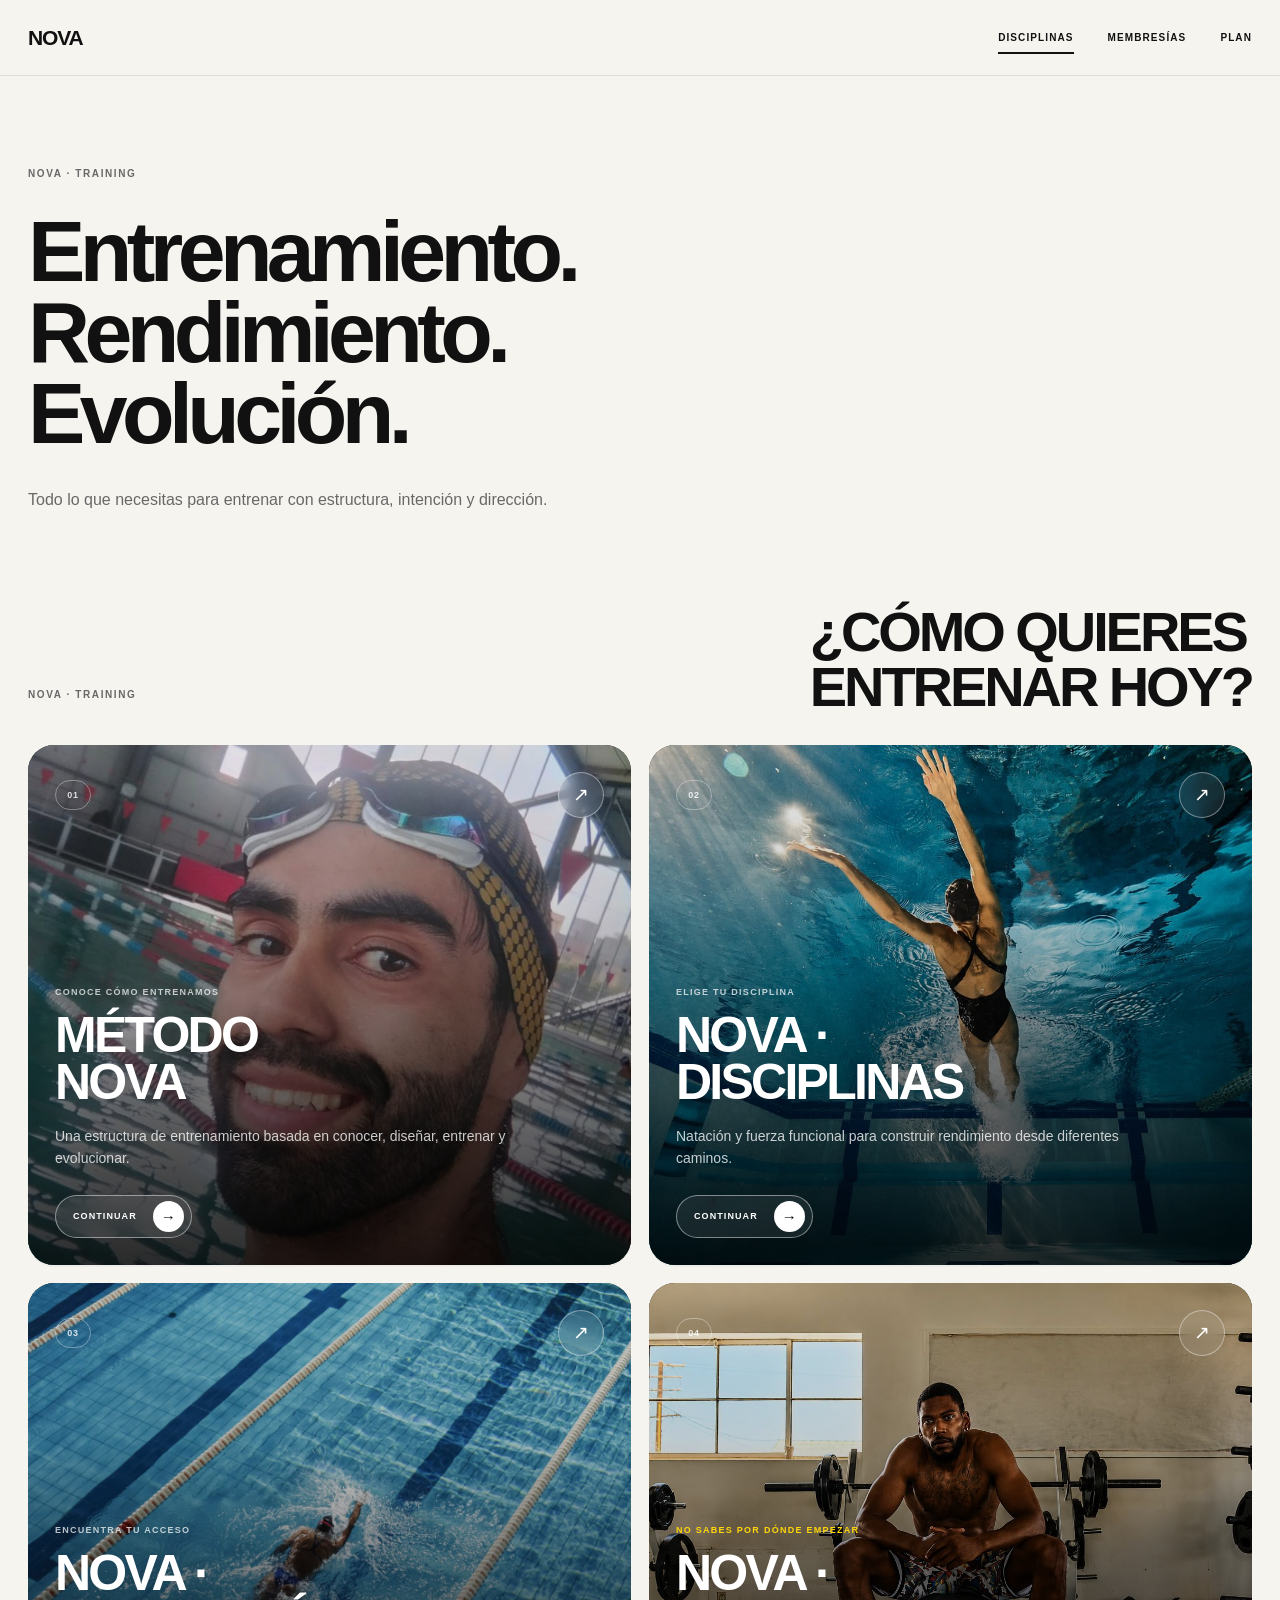
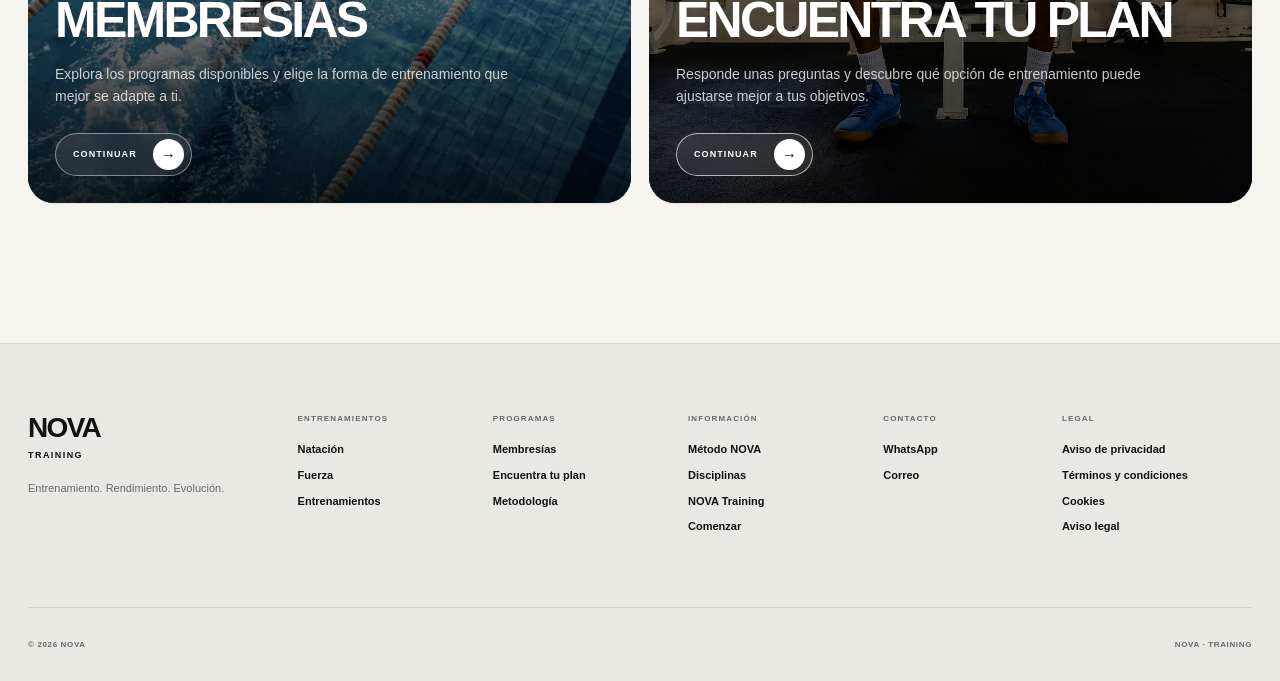
==== index.html @ f994403d "Add files via upload" ====
<!DOCTYPE html>
<html lang="es">

<head>

    <meta charset="UTF-8">

    <meta
        name="viewport"
        content="width=device-width, initial-scale=1.0"
    >

    <title>NOVA · Training</title>

    <link
        rel="stylesheet"
        href="css/index.css"
    >

</head>

<body>

    <!-- =====================================================
         NOVA · PAGE TRANSITION
    ====================================================== -->

    <div
        class="nova-page-transition"
        id="novaPageTransition"
        aria-hidden="true"
    >

        <div class="nova-page-transition-inner">

            <span class="nova-page-transition-brand">
                NOVA
            </span>

            <span class="nova-page-transition-line"></span>

            <span
                class="nova-page-transition-label"
                id="novaPageTransitionLabel"
            >
                CARGANDO
            </span>

        </div>

    </div>


    <!-- =====================================================
         NOVA · HEADER
    ====================================================== -->

    <header
        class="nova-top"
        id="top"
    >

        <div class="nova-top-inner">

            <a
                href="index.html"
                class="nova-brand"
                aria-label="NOVA · Inicio"
            >
                NOVA
            </a>

            <nav
                class="nova-desktop-nav"
                aria-label="Navegación principal"
            >

                <a
                    href="training.html"
                    class="nova-nav-link is-active"
                >
                    DISCIPLINAS
                </a>

                <a
                    href="programas.html"
                    class="nova-nav-link"
                >
                    MEMBRESÍAS
                </a>

                <a
                    href="#novaPlan"
                    class="nova-nav-link js-open-survey"
                >
                    PLAN
                </a>

            </nav>

            <button
                type="button"
                class="nova-menu-button"
                id="novaMenuButton"
                aria-label="Abrir menú"
                aria-expanded="false"
                aria-controls="novaMenu"
            >

                <span></span>
                <span></span>

            </button>

        </div>

    </header>


    <!-- =====================================================
         NOVA · MOBILE MENU
    ====================================================== -->

    <div
        class="nova-menu-overlay"
        id="novaMenuOverlay"
        aria-hidden="true"
    ></div>

    <aside
        class="nova-menu"
        id="novaMenu"
        aria-hidden="true"
    >

        <div class="nova-menu-inner">

            <div class="nova-menu-top">

                <span class="nova-menu-label">
                    NOVA
                </span>

                <button
                    type="button"
                    class="nova-menu-close"
                    id="novaMenuClose"
                    aria-label="Cerrar menú"
                >
                    ×
                </button>

            </div>

            <nav
                class="nova-menu-links"
                aria-label="Menú móvil"
            >

                <a
                    href="index.html"
                    class="nova-menu-link"
                >
                    <span>01</span>
                    <strong>NOVA</strong>
                </a>

                <a
                    href="training.html"
                    class="nova-menu-link nova-page-link is-active"
                    data-page-title="DISCIPLINAS"
                >
                    <span>02</span>
                    <strong>DISCIPLINAS</strong>
                </a>

                <a
                    href="#novaMemberships"
                    class="nova-menu-link js-open-memberships"
                >
                    <span>03</span>
                    <strong>MEMBRESÍAS</strong>
                </a>

                <a
                    href="#novaPlan"
                    class="nova-menu-link js-open-survey"
                >
                    <span>04</span>
                    <strong>PLAN</strong>
                </a>

            </nav>

        </div>

    </aside>


    <!-- =====================================================
         NOVA · MAIN
    ====================================================== -->

    <main
        class="nova-page nova-training-page"
        id="principalPage"
    >

        <div class="nova-container">


            <!-- =================================================
                 01 · NOVA TRAINING
            ================================================== -->

            <section
                class="nova-training-hero"
                aria-labelledby="trainingTitle"
            >

                <div class="nova-section-eyebrow">
                    NOVA · TRAINING
                </div>

                <h1
                    class="nova-training-title"
                    id="trainingTitle"
                >
                    Entrenamiento.<br>
                    Rendimiento.<br>
                    Evolución.
                </h1>

                <p class="nova-training-intro">
                    Todo lo que necesitas para entrenar con estructura,
                    intención y dirección.
                </p>

            </section>


            <!-- =================================================
                 02 · TRAINING NAVIGATION
            ================================================== -->

            <section
                class="nova-training-navigation"
                aria-labelledby="trainingNavigationTitle"
            >

                <div class="nova-training-navigation-header">

                    <div class="nova-section-eyebrow">
                        NOVA · TRAINING
                    </div>

                    <h2
                        class="nova-training-navigation-title"
                        id="trainingNavigationTitle"
                    >
                        ¿CÓMO QUIERES<br>
                        ENTRENAR HOY?
                    </h2>

                </div>


                <!-- =============================================
                     FOUR MAIN CARDS
                ============================================== -->

                <div class="nova-training-cards">


                    <!-- =========================================
                         CARD 01 · MÉTODO
                    ========================================== -->

                    <a
                        href="#novaMethod"
                        class="nova-training-card js-open-method"
                        data-page-title="MÉTODO NOVA"
                    >

                        <div
                            class="nova-training-card-image"
                            style="background-image: url('img/perfil1.jpeg');"
                        ></div>

                        <div class="nova-training-card-overlay"></div>

                        <div class="nova-training-card-top">

                            <span class="nova-training-card-number">
                                01
                            </span>

                            <span class="nova-training-card-arrow">
                                ↗
                            </span>

                        </div>

                        <div class="nova-training-card-content">

                            <span class="nova-training-card-label">
                                CONOCE CÓMO ENTRENAMOS
                            </span>

                            <h3>
                                MÉTODO<br>
                                NOVA
                            </h3>

                            <p>
                                Una estructura de entrenamiento basada
                                en conocer, diseñar, entrenar y evolucionar.
                            </p>

                            <span class="nova-training-card-button">
                                CONTINUAR
                                <span>→</span>
                            </span>

                        </div>

                    </a>


                    <!-- =========================================
                         CARD 02 · DISCIPLINAS
                    ========================================== -->

                    <a
                        href="training.html"
                        class="nova-training-card nova-page-link"
                        data-page-title="DISCIPLINAS"
                    >

                        <div
                            class="nova-training-card-image"
                            style="background-image: url('img/WhatsApp Image 4.jpeg');"
                        ></div>

                        <div class="nova-training-card-overlay"></div>

                        <div class="nova-training-card-top">

                            <span class="nova-training-card-number">
                                02
                            </span>

                            <span class="nova-training-card-arrow">
                                ↗
                            </span>

                        </div>

                        <div class="nova-training-card-content">

                            <span class="nova-training-card-label">
                                ELIGE TU DISCIPLINA
                            </span>

                            <h3>
                                NOVA ·<br>
                                DISCIPLINAS
                            </h3>

                            <p>
                                Natación y fuerza funcional para construir
                                rendimiento desde diferentes caminos.
                            </p>

                            <span class="nova-training-card-button">
                                CONTINUAR
                                <span>→</span>
                            </span>

                        </div>

                    </a>


                    <!-- =========================================
                         CARD 03 · MEMBRESÍAS
                    ========================================== -->

                    <a
                        href="#novaMemberships"
                        class="nova-training-card js-open-memberships"
                        data-page-title="MEMBRESÍAS"
                    >

                        <div
                            class="nova-training-card-image"
                            style="background-image: url('img/chaps.3.jpg');"
                        ></div>

                        <div class="nova-training-card-overlay"></div>

                        <div class="nova-training-card-top">

                            <span class="nova-training-card-number">
                                03
                            </span>

                            <span class="nova-training-card-arrow">
                                ↗
                            </span>

                        </div>

                        <div class="nova-training-card-content">

                            <span class="nova-training-card-label">
                                ENCUENTRA TU ACCESO
                            </span>

                            <h3>
                                NOVA ·<br>
                                MEMBRESÍAS
                            </h3>

                            <p>
                                Explora los programas disponibles y elige
                                la forma de entrenamiento que mejor se adapte
                                a ti.
                            </p>

                            <span class="nova-training-card-button">
                                CONTINUAR
                                <span>→</span>
                            </span>

                        </div>

                    </a>


                    <!-- =========================================
                         CARD 04 · ENCUENTRA TU PLAN
                    ========================================== -->

                    <a
                        href="#novaPlan"
                        class="nova-training-card nova-training-card-featured js-open-survey"
                        data-page-title="PLAN"
                    >

                        <div
                            class="nova-training-card-image"
                            style="background-image: url('img/WhatsApp Image 3.jpeg');"
                        ></div>

                        <div class="nova-training-card-overlay"></div>

                        <div class="nova-training-card-top">

                            <span class="nova-training-card-number">
                                04
                            </span>

                            <span class="nova-training-card-arrow">
                                ↗
                            </span>

                        </div>

                        <div class="nova-training-card-content">

                            <span class="nova-training-card-label">
                                NO SABES POR DÓNDE EMPEZAR
                            </span>

                            <h3>
                                NOVA ·<br>
                                ENCUENTRA TU PLAN
                            </h3>

                            <p>
                                Responde unas preguntas y descubre qué opción
                                de entrenamiento puede ajustarse mejor a tus
                                objetivos.
                            </p>

                            <span class="nova-training-card-button">
                                CONTINUAR
                                <span>→</span>
                            </span>

                        </div>

                    </a>


                </div>

            </section>


        </div>

    </main>


    <!-- =====================================================
         NOVA · FOOTER
    ====================================================== -->

    <footer class="nova-footer">

        <div class="nova-footer-inner">

            <div class="nova-footer-brand">

                <a
                    href="index.html#top"
                    class="nova-footer-logo"
                >
                    NOVA
                </a>

                <p>
                    TRAINING
                </p>

                <span>
                    Entrenamiento. Rendimiento. Evolución.
                </span>

            </div>


            <div class="nova-footer-column">

                <h3>
                    ENTRENAMIENTOS
                </h3>

                <a href="training.html">
                    Natación
                </a>

                <a href="training.html">
                    Fuerza
                </a>

                <a href="training.html">
                    Entrenamientos
                </a>

            </div>


            <div class="nova-footer-column">

                <h3>
                    PROGRAMAS
                </h3>

                <a
                    href="#novaMemberships"
                    class="js-open-memberships"
                >
                    Membresías
                </a>

                <a
                    href="#novaPlan"
                    class="js-open-survey"
                >
                    Encuentra tu plan
                </a>

                <a
                    href="#novaMethod"
                    class="js-open-method"
                >
                    Metodología
                </a>

            </div>


            <div class="nova-footer-column">

                <h3>
                    INFORMACIÓN
                </h3>

                <a
                    href="#novaMethod"
                    class="js-open-method"
                >
                    Método NOVA
                </a>

                <a href="training.html">
                    Disciplinas
                </a>

                <a href="training.html">
                    NOVA Training
                </a>

                <a
                    href="#novaPlan"
                    class="js-open-survey"
                >
                    Comenzar
                </a>

            </div>


            <div class="nova-footer-column">

                <h3>
                    CONTACTO
                </h3>

                <a
                    href="https://wa.me/525612584271"
                    target="_blank"
                    rel="noopener noreferrer"
                >
                    WhatsApp
                </a>

                <a href="mailto:hola@nova.training">
                    Correo
                </a>

            </div>


            <div class="nova-footer-column">

                <h3>
                    LEGAL
                </h3>

                <a href="privacidad.html">
                    Aviso de privacidad
                </a>

                <a href="terminos.html">
                    Términos y condiciones
                </a>

                <a href="cookies.html">
                    Cookies
                </a>

                <a href="aviso-legal.html">
                    Aviso legal
                </a>

            </div>

        </div>


        <div class="nova-footer-bottom">

            <span>
                © 2026 NOVA
            </span>

            <span>
                NOVA · TRAINING
            </span>

        </div>

    </footer>


    <!-- =====================================================
         NOVA · MODAL GLOBAL
    ====================================================== -->

    <div
        class="nova-modal"
        id="novaModal"
        aria-hidden="true"
    >

        <div
            class="nova-modal-backdrop"
            data-modal-close
        ></div>


        <div
            class="nova-modal-dialog"
            role="dialog"
            aria-modal="true"
            aria-labelledby="novaModalTitle"
        >

            <button
                type="button"
                class="nova-modal-close"
                id="novaModalClose"
                aria-label="Cerrar"
            >
                ×
            </button>


            <div
                class="nova-modal-content"
                id="novaModalContent"
            ></div>

        </div>

    </div>


    <!-- =====================================================
         NOVA · JAVASCRIPT
         MENÚ + TRANSICIONES + MODALES + ENCUESTA
    ====================================================== -->

    <script>

        document.addEventListener(
            "DOMContentLoaded",
            function () {


                /* =================================================
                   ELEMENTOS GENERALES
                ================================================== */

                const menuButton =
                    document.getElementById(
                        "novaMenuButton"
                    );

                const menu =
                    document.getElementById(
                        "novaMenu"
                    );

                const menuOverlay =
                    document.getElementById(
                        "novaMenuOverlay"
                    );

                const menuClose =
                    document.getElementById(
                        "novaMenuClose"
                    );


                const pageTransition =
                    document.getElementById(
                        "novaPageTransition"
                    );

                const pageTransitionLabel =
                    document.getElementById(
                        "novaPageTransitionLabel"
                    );


                const pageLinks =
                    document.querySelectorAll(
                        ".nova-page-link"
                    );


                const modal =
                    document.getElementById(
                        "novaModal"
                    );

                const modalContent =
                    document.getElementById(
                        "novaModalContent"
                    );

                const modalClose =
                    document.getElementById(
                        "novaModalClose"
                    );


                /* =================================================
                   MENÚ
                ================================================== */

                function openMenu() {

                    if (
                        !menu ||
                        !menuButton
                    ) {
                        return;
                    }


                    menu.classList.add(
                        "is-open"
                    );


                    if (menuOverlay) {

                        menuOverlay.classList.add(
                            "is-open"
                        );

                    }


                    menuButton.classList.add(
                        "is-open"
                    );


                    menuButton.setAttribute(
                        "aria-expanded",
                        "true"
                    );


                    menu.setAttribute(
                        "aria-hidden",
                        "false"
                    );


                    if (menuOverlay) {

                        menuOverlay.setAttribute(
                            "aria-hidden",
                            "false"
                        );

                    }


                    document.body.classList.add(
                        "nova-menu-open"
                    );

                }


                function closeMenu() {

                    if (
                        !menu ||
                        !menuButton
                    ) {
                        return;
                    }


                    menu.classList.remove(
                        "is-open"
                    );


                    if (menuOverlay) {

                        menuOverlay.classList.remove(
                            "is-open"
                        );

                    }


                    menuButton.classList.remove(
                        "is-open"
                    );


                    menuButton.setAttribute(
                        "aria-expanded",
                        "false"
                    );


                    menu.setAttribute(
                        "aria-hidden",
                        "true"
                    );


                    if (menuOverlay) {

                        menuOverlay.setAttribute(
                            "aria-hidden",
                            "true"
                        );

                    }


                    document.body.classList.remove(
                        "nova-menu-open"
                    );

                }


                if (menuButton) {

                    menuButton.addEventListener(
                        "click",
                        function () {

                            if (
                                menuButton.classList.contains(
                                    "is-open"
                                )
                            ) {

                                closeMenu();

                            } else {

                                openMenu();

                            }

                        }
                    );

                }


                if (menuClose) {

                    menuClose.addEventListener(
                        "click",
                        closeMenu
                    );

                }


                if (menuOverlay) {

                    menuOverlay.addEventListener(
                        "click",
                        closeMenu
                    );

                }


                /* =================================================
                   TRANSICIÓN DE PÁGINA
                ================================================== */

                function startPageTransition(
                    link
                ) {

                    if (!link) {
                        return;
                    }


                    const destination =
                        link.getAttribute(
                            "href"
                        );


                    if (
                        !destination ||
                        destination === "#" ||
                        destination.startsWith(
                            "javascript:"
                        )
                    ) {
                        return;
                    }


                    const title =
                        link.getAttribute(
                            "data-page-title"
                        ) || "NOVA";


                    if (pageTransitionLabel) {

                        pageTransitionLabel.textContent =
                            title;

                    }


                    document.body.classList.add(
                        "nova-page-changing"
                    );


                    if (pageTransition) {

                        pageTransition.classList.add(
                            "is-active"
                        );

                    }


                    window.setTimeout(
                        function () {

                            window.location.href =
                                destination;

                        },
                        650
                    );

                }


                pageLinks.forEach(
                    function (link) {

                        link.addEventListener(
                            "click",
                            function (event) {

                                if (
                                    event.ctrlKey ||
                                    event.metaKey ||
                                    event.shiftKey ||
                                    event.altKey ||
                                    event.button !== 0
                                ) {

                                    return;

                                }


                                event.preventDefault();


                                closeMenu();


                                startPageTransition(
                                    link
                                );

                            }
                        );

                    }
                );


                /* =================================================
                   MODAL
                ================================================== */

                function openModal(
                    html
                ) {

                    if (
                        !modal ||
                        !modalContent
                    ) {
                        return;
                    }


                    modalContent.innerHTML =
                        html;


                    modal.classList.add(
                        "is-open"
                    );


                    modal.setAttribute(
                        "aria-hidden",
                        "false"
                    );


                    document.body.classList.add(
                        "nova-modal-open"
                    );

                }


                function closeModal() {

                    if (!modal) {
                        return;
                    }


                    modal.classList.remove(
                        "is-open"
                    );


                    modal.setAttribute(
                        "aria-hidden",
                        "true"
                    );


                    document.body.classList.remove(
                        "nova-modal-open"
                    );

                }


                if (modalClose) {

                    modalClose.addEventListener(
                        "click",
                        closeModal
                    );

                }


                if (modal) {

                    modal.addEventListener(
                        "click",
                        function (event) {

                            if (
                                event.target.hasAttribute(
                                    "data-modal-close"
                                )
                            ) {

                                closeModal();

                            }

                        }
                    );

                }


                /* =================================================
                   MÉTODO NOVA
                ================================================== */

                const methodHTML = `

                    <div class="nova-modal-eyebrow">
                        NOVA · MÉTODO
                    </div>


                    <h2 id="novaModalTitle">
                        No improvisamos.<br>
                        Construimos.
                    </h2>


                    <div class="nova-modal-text">

                        <p>
                            La metodología NOVA parte de entender
                            dónde estás, qué quieres conseguir y qué
                            necesitas para avanzar.
                        </p>

                        <p>
                            A partir de ahí construimos una estructura
                            de entrenamiento que pueda evolucionar
                            contigo.
                        </p>

                    </div>


                    <div class="nova-modal-list">

                        <div class="nova-modal-list-item">

                            <span>01</span>

                            <strong>
                                CONOCEMOS
                            </strong>

                        </div>


                        <div class="nova-modal-list-item">

                            <span>02</span>

                            <strong>
                                DISEÑAMOS
                            </strong>

                        </div>


                        <div class="nova-modal-list-item">

                            <span>03</span>

                            <strong>
                                ENTRENAMOS
                            </strong>

                        </div>


                        <div class="nova-modal-list-item">

                            <span>04</span>

                            <strong>
                                EVOLUCIONAMOS
                            </strong>

                        </div>

                    </div>


                    <div class="nova-modal-text">

                        <p>
                            Cada etapa tiene un propósito: conocer tu
                            punto de partida, diseñar el trabajo,
                            ejecutarlo con intención y ajustar el proceso
                            conforme evolucionas.
                        </p>

                    </div>


                    <button
                        type="button"
                        class="nova-modal-action js-modal-go-training"
                    >
                        VER ENTRENAMIENTOS
                        <span aria-hidden="true">
                            →
                        </span>
                    </button>

                `;


                document
                    .querySelectorAll(
                        ".js-open-method"
                    )
                    .forEach(
                        function (link) {

                            link.addEventListener(
                                "click",
                                function (event) {

                                    event.preventDefault();

                                    closeMenu();

                                    openModal(
                                        methodHTML
                                    );

                                }
                            );

                        }
                    );


                document.addEventListener(
                    "click",
                    function (event) {

                        const button =
                            event.target.closest(
                                ".js-modal-go-training"
                            );


                        if (!button) {
                            return;
                        }


                        closeModal();


                        window.setTimeout(
                            function () {

                                startPageTransition(
                                    {
                                        getAttribute: function (
                                            attribute
                                        ) {

                                            if (
                                                attribute ===
                                                "href"
                                            ) {

                                                return "training.html";

                                            }


                                            if (
                                                attribute ===
                                                "data-page-title"
                                            ) {

                                                return "DISCIPLINAS";

                                            }


                                            return null;

                                        }
                                    }
                                );

                            },
                            250
                        );

                    }
                );


                /* =================================================
                   MEMBRESÍAS
                ================================================== */

                const NOVA_MEMBERSHIPS = [

                    {

                        number:
                            "01",

                        category:
                            "NATACIÓN",

                        title:
                            "BASE",

                        price:
                            "$999",

                        description:
                            "Construye una base sólida de técnica, resistencia y adaptación dentro del agua.",

                        details: [

                            "Técnica",
                            "Resistencia",
                            "Ritmos",
                            "Adaptación",
                            "Progresión",
                            "Seguimiento"

                        ]

                    },


                    {

                        number:
                            "02",

                        category:
                            "NATACIÓN",

                        title:
                            "RENDIMIENTO",

                        price:
                            "$1,499",

                        description:
                            "Entrena para mejorar técnica, ritmos, resistencia y capacidad de rendimiento en alberca y/o aguas abiertas.",

                        details: [

                            "Eficiencia técnica",
                            "Ritmo",
                            "Velocidad",
                            "Resistencia",
                            "Carga",
                            "Adaptación",
                            "Seguimiento"

                        ]

                    },


                    {

                        number:
                            "03",

                        category:
                            "FUERA DEL AGUA",

                        title:
                            "FUERZA",

                        price:
                            "$499",

                        description:
                            "Desarrolla capacidad física, acondicionamiento y fuerza para complementar tu entrenamiento.",

                        details: [

                            "Fuerza general",
                            "Progresión",
                            "Capacidad física",
                            "Control de carga",
                            "Complemento",
                            "Seguimiento"

                        ]

                    }

                ];


                function membershipsHTML() {

                    return `

                        <div class="nova-modal-eyebrow">
                            NOVA · MEMBRESÍAS
                        </div>


                        <h2 id="novaModalTitle">
                            Encuentra tu punto de partida.
                        </h2>


                        <div class="nova-modal-text">

                            <p>
                                Elige la estructura que mejor se adapte
                                a lo que quieres trabajar.
                            </p>

                        </div>


                        <div class="nova-modal-memberships">

                            ${NOVA_MEMBERSHIPS
                                .map(
                                    function (
                                        membership,
                                        index
                                    ) {

                                        return `

                                            <article
                                                class="nova-modal-membership"
                                            >

                                                <div class="nova-modal-membership-top">

                                                    <span>
                                                        ${membership.number}
                                                    </span>

                                                    <small>
                                                        ${membership.category}
                                                    </small>

                                                </div>


                                                <div class="nova-modal-membership-main">

                                                    <h3>
                                                        ${membership.title}
                                                    </h3>

                                                    <p>
                                                        ${membership.description}
                                                    </p>

                                                </div>


                                                <div class="nova-modal-membership-bottom">

                                                    <strong>
                                                        ${membership.price}
                                                    </strong>

                                                    <button
                                                        type="button"
                                                        class="nova-modal-membership-button"
                                                        data-membership-index="${index}"
                                                    >
                                                        CONOCER
                                                        <span>
                                                            →
                                                        </span>
                                                    </button>

                                                </div>

                                            </article>

                                        `;

                                    }
                                )
                                .join("")}

                        </div>


                        <button
                            type="button"
                            class="nova-modal-action js-open-survey"
                        >
                            NO SÉ QUÉ ELEGIR
                            <span aria-hidden="true">
                                →
                            </span>
                        </button>

                    `;

                }


                function openMemberships() {

                    closeMenu();

                    openModal(
                        membershipsHTML()
                    );

                }


                document
                    .querySelectorAll(
                        ".js-open-memberships"
                    )
                    .forEach(
                        function (link) {

                            link.addEventListener(
                                "click",
                                function (event) {

                                    event.preventDefault();

                                    openMemberships();

                                }
                            );

                        }
                    );


                document.addEventListener(
                    "click",
                    function (event) {

                        const membershipButton =
                            event.target.closest(
                                ".nova-modal-membership-button"
                            );


                        if (
                            membershipButton
                        ) {

                            const index =
                                Number(
                                    membershipButton.dataset
                                        .membershipIndex
                                );


                            const membership =
                                NOVA_MEMBERSHIPS[index];


                            if (membership) {

                                openMembershipDetail(
                                    membership
                                );

                            }


                            return;

                        }


                        const surveyButton =
                            event.target.closest(
                                ".js-open-survey"
                            );


                        if (
                            surveyButton &&
                            !surveyButton.classList.contains(
                                "nova-nav-link"
                            )
                        ) {

                            event.preventDefault();

                            openSurvey();

                        }

                    }
                );


                function openMembershipDetail(
                    membership
                ) {

                    const html = `

                        <div class="nova-modal-eyebrow">
                            NOVA · ${membership.category}
                        </div>


                        <h2 id="novaModalTitle">
                            ${membership.title}
                        </h2>


                        <div class="nova-modal-text">

                            <p>
                                ${membership.description}
                            </p>

                        </div>


                        <div class="nova-modal-list">

                            ${membership.details
                                .map(
                                    function (
                                        detail,
                                        index
                                    ) {

                                        return `

                                            <div class="nova-modal-list-item">

                                                <span>
                                                    ${String(
                                                        index + 1
                                                    ).padStart(
                                                        2,
                                                        "0"
                                                    )}
                                                </span>

                                                <strong>
                                                    ${detail}
                                                </strong>

                                            </div>

                                        `;

                                    }
                                )
                                .join("")}

                        </div>


                        <div class="nova-plan-investment">

                            <span>
                                INVERSIÓN
                            </span>

                            <strong>
                                ${membership.price}
                            </strong>

                        </div>


                        <a
                            href="https://wa.me/525612584271?text=${encodeURIComponent(
                                "Hola NOVA, quiero conocer el plan " +
                                membership.title +
                                " de " +
                                membership.price +
                                "."
                            )}"
                            target="_blank"
                            rel="noopener noreferrer"
                            class="nova-modal-action"
                        >
                            QUIERO ESTE PLAN
                            <span aria-hidden="true">
                                →
                            </span>
                        </a>

                    `;


                    openModal(
                        html
                    );

                }


                /* =================================================
                   ENCUESTA
                ================================================== */

                const surveyQuestions = [

                    {

                        eyebrow:
                            "01 · DISCIPLINA",

                        title:
                            "¿Qué quieres entrenar?",

                        options: [

                            "Natación",
                            "Aguas abiertas",
                            "Fuerza",
                            "No estoy seguro"

                        ]

                    },


                    {

                        eyebrow:
                            "02 · OBJETIVO",

                        title:
                            "¿Qué quieres mejorar?",

                        options: [

                            "Técnica",
                            "Resistencia",
                            "Velocidad",
                            "Fuerza",
                            "Prepararme para una competencia",
                            "Otro"

                        ]

                    },


                    {

                        eyebrow:
                            "03 · NIVEL",

                        title:
                            "¿Cuál es tu nivel?",

                        options: [

                            "Principiante",
                            "Intermedio",
                            "Avanzado",
                            "No estoy seguro"

                        ]

                    },


                    {

                        eyebrow:
                            "04 · EXPERIENCIA",

                        title:
                            "¿Cuánto tiempo llevas entrenando?",

                        options: [

                            "Menos de 6 meses",
                            "6 meses a 1 año",
                            "1 a 3 años",
                            "Más de 3 años"

                        ]

                    },


                    {

                        eyebrow:
                            "05 · DISPONIBILIDAD",

                        title:
                            "¿Cuánto tiempo tienes disponible por entrenamiento?",

                        options: [

                            "30–45 min",
                            "45–60 min",
                            "60–90 min",
                            "90+ min",
                            "Entreno cuando tengo disponibilidad"

                        ]

                    },


                    {

                        eyebrow:
                            "06 · DISTANCIA",

                        title:
                            "¿Cuál ha sido la distancia más larga que has nadado?",

                        options: [

                            "500 m",
                            "1K a 3K",
                            "3K a 5K",
                            "5K a 10K",
                            "Otro"

                        ]

                    },


                    {

                        eyebrow:
                            "07 · ENTRENAMIENTO",

                        title:
                            "¿Qué modalidad buscas?",

                        description:
                            "La modalidad presencial está sujeta a ubicación y disponibilidad. El entrenamiento online te permite seguir tu programa desde donde estés.",

                        options: [

                            "Online",
                            "Presencial",
                            "No estoy seguro"

                        ]

                    }

                ];


                function openSurvey() {

                    closeMenu();

                    let currentStep =
                        0;

                    const answers = {};


                    function renderQuestion() {

                        const question =
                            surveyQuestions[
                                currentStep
                            ];


                        const progress =
                            (
                                (
                                    currentStep + 1
                                ) /
                                surveyQuestions.length
                            ) *
                            100;


                        openModal(`

                            <div class="nova-survey">

                                <div class="nova-survey-top">

                                    <div class="nova-modal-eyebrow">
                                        NOVA · ENCUENTRA TU PLAN
                                    </div>

                                    <div class="nova-survey-progress-text">
                                        ${currentStep + 1}
                                        /
                                        ${surveyQuestions.length}
                                    </div>

                                </div>


                                <div class="nova-survey-progress">

                                    <span
                                        style="width:${progress}%"
                                    ></span>

                                </div>


                                <div class="nova-survey-question">

                                    <p class="nova-survey-eyebrow">
                                        ${question.eyebrow}
                                    </p>


                                    <h2 id="novaModalTitle">
                                        ${question.title}
                                    </h2>


                                    ${
                                        question.description
                                            ? `
                                                <p class="nova-modal-text">
                                                    ${question.description}
                                                </p>
                                            `
                                            : ""
                                    }


                                    <div class="nova-survey-options">

                                        ${question.options
                                            .map(
                                                function (
                                                    option
                                                ) {

                                                    return `

                                                        <button
                                                            type="button"
                                                            class="nova-survey-option"
                                                            data-survey-value="${option}"
                                                        >

                                                            <span>
                                                                ${option}
                                                            </span>

                                                            <span
                                                                aria-hidden="true"
                                                            >
                                                                →
                                                            </span>

                                                        </button>

                                                    `;

                                                }
                                            )
                                            .join("")}

                                    </div>

                                </div>

                            </div>

                        `);


                        modalContent
                            .querySelectorAll(
                                ".nova-survey-option"
                            )
                            .forEach(
                                function (
                                    optionButton
                                ) {

                                    optionButton.addEventListener(
                                        "click",
                                        function () {

                                            answers[
                                                currentStep
                                            ] =
                                                optionButton.dataset
                                                    .surveyValue;


                                            currentStep++;


                                            if (
                                                currentStep <
                                                surveyQuestions.length
                                            ) {

                                                renderQuestion();

                                            } else {

                                                renderSurveyResult();

                                            }

                                        }
                                    );

                                }
                            );

                    }


                    function renderSurveyResult() {

                        let suggestedPlan =
                            "BASE";


                        const discipline =
                            answers[0];

                        const goal =
                            answers[1];


                        if (
                            discipline ===
                            "Fuerza"
                        ) {

                            suggestedPlan =
                                "FUERZA";

                        } else if (
                            discipline ===
                            "Aguas abiertas"
                        ) {

                            suggestedPlan =
                                "RENDIMIENTO";

                        } else if (
                            goal ===
                            "Velocidad"
                        ) {

                            suggestedPlan =
                                "RENDIMIENTO";

                        } else {

                            suggestedPlan =
                                "BASE";

                        }


                        const plan =
                            NOVA_MEMBERSHIPS.find(
                                function (
                                    membership
                                ) {

                                    return (
                                        membership.title ===
                                        suggestedPlan
                                    );

                                }
                            );


                        if (!plan) {
                            return;
                        }


                        openModal(`

                            <div class="nova-survey-result">

                                <div class="nova-modal-eyebrow">
                                    NOVA · PUNTO DE PARTIDA
                                </div>


                                <h2 id="novaModalTitle">
                                    Tenemos una idea para ti.
                                </h2>


                                <div class="nova-modal-text">

                                    <p>
                                        De acuerdo con tus respuestas,
                                        puedes comenzar explorando:
                                    </p>

                                </div>


                                <div class="nova-survey-result-plan">

                                    <span>
                                        ${plan.category}
                                    </span>

                                    <strong>
                                        ${plan.title}
                                    </strong>

                                    <b>
                                        ${plan.price}
                                    </b>

                                </div>


                                <div class="nova-modal-text">

                                    <p>
                                        Puedes conocer el plan y después
                                        continuar directamente con NOVA
                                        si quieres comenzar.
                                    </p>

                                </div>


                                <div class="nova-survey-result-actions">

                                    <button
                                        type="button"
                                        class="nova-modal-action"
                                        id="surveyPlanButton"
                                    >
                                        CONOCER PLAN
                                        <span aria-hidden="true">
                                            →
                                        </span>
                                    </button>


                                    <button
                                        type="button"
                                        class="nova-survey-restart"
                                        id="surveyRestartButton"
                                    >
                                        VOLVER A HACER LA ENCUESTA
                                    </button>

                                </div>

                            </div>

                        `);


                        const surveyPlanButton =
                            document.getElementById(
                                "surveyPlanButton"
                            );


                        const surveyRestartButton =
                            document.getElementById(
                                "surveyRestartButton"
                            );


                        if (surveyPlanButton) {

                            surveyPlanButton.addEventListener(
                                "click",
                                function () {

                                    openMembershipDetail(
                                        plan
                                    );

                                }
                            );

                        }


                        if (surveyRestartButton) {

                            surveyRestartButton.addEventListener(
                                "click",
                                function () {

                                    currentStep =
                                        0;

                                    renderQuestion();

                                }
                            );

                        }

                    }


                    renderQuestion();

                }


                /* =================================================
                   ESC
                ================================================== */

                document.addEventListener(
                    "keydown",
                    function (event) {

                        if (
                            event.key === "Escape"
                        ) {

                            if (
                                modal &&
                                modal.classList.contains(
                                    "is-open"
                                )
                            ) {

                                closeModal();

                                return;

                            }


                            if (
                                menu &&
                                menu.classList.contains(
                                    "is-open"
                                )
                            ) {

                                closeMenu();

                            }

                        }

                    }
                );


                /* =================================================
                   RESIZE
                ================================================== */

                window.addEventListener(
                    "resize",
                    function () {

                        if (
                            window.innerWidth > 900 &&
                            menu &&
                            menu.classList.contains(
                                "is-open"
                            )
                        ) {

                            closeMenu();

                        }

                    }
                );


                /* =================================================
                   PAGE SHOW
                ================================================== */

                window.addEventListener(
                    "pageshow",
                    function () {

                        if (pageTransition) {

                            pageTransition.classList.remove(
                                "is-active"
                            );

                        }


                        document.body.classList.remove(
                            "nova-page-changing"
                        );

                    }
                );


            }
        );

    </script>

</body>

</html>
---- css/index.css ----
/* =========================================================
   NOVA · TRAINING
   css/index.css
   ========================================================= */


/* =========================================================
   01 · VARIABLES
   ========================================================= */

:root {

    --nova-bg: #f5f4ef;
    --nova-bg-alt: #e9e8e2;

    --nova-white: #ffffff;

    --nova-black: #111111;
    --nova-black-soft: #1b1b1b;

    --nova-yellow: #ffd60a;

    --nova-gray: #686868;
    --nova-gray-light: #969696;

    --nova-border: rgba(17, 17, 17, 0.10);
    --nova-border-strong: rgba(17, 17, 17, 0.16);

    --nova-max-width: 1309px;
    --nova-page-padding: 28px;

    --nova-header-height: 76px;

    --nova-radius-xl: 26px;
    --nova-radius-lg: 20px;
    --nova-radius-md: 14px;
    --nova-radius-sm: 10px;

    --nova-ease: cubic-bezier(.22, 1, .36, 1);

}


/* =========================================================
   02 · RESET
   ========================================================= */

*,
*::before,
*::after {

    box-sizing: border-box;

}


html {

    scroll-behavior: smooth;

}


body {

    margin: 0;

    padding: 0;

    background: var(--nova-bg);

    color: var(--nova-black);

    font-family:
        -apple-system,
        BlinkMacSystemFont,
        "SF Pro Display",
        "SF Pro Text",
        "Helvetica Neue",
        Arial,
        sans-serif;

    -webkit-font-smoothing: antialiased;

    text-rendering: optimizeLegibility;

}


body.nova-menu-open,
body.nova-modal-open {

    overflow: hidden;

}


a {

    color: inherit;

    text-decoration: none;

}


button,
input,
textarea,
select {

    font: inherit;

}


button {

    border: 0;

    cursor: pointer;

}


img {

    display: block;

    max-width: 100%;

}


::selection {

    background: var(--nova-yellow);

    color: var(--nova-black);

}


/* =========================================================
   03 · GLOBAL CONTAINER
   ========================================================= */

.nova-container {

    width: min(
        var(--nova-max-width),
        calc(100% - (var(--nova-page-padding) * 2))
    );

    margin-inline: auto;

}


.nova-page {

    width: 100%;

}


.nova-section-eyebrow {

    display: inline-flex;

    align-items: center;

    min-height: 24px;

    color: var(--nova-gray);

    font-size: 10px;

    font-weight: 800;

    line-height: 1;

    letter-spacing: .16em;

    text-transform: uppercase;

}


/* =========================================================
   04 · PAGE TRANSITION
   ========================================================= */

.nova-page-transition {

    position: fixed;

    inset: 0;

    z-index: 9999;

    display: flex;

    align-items: center;

    justify-content: center;

    background: var(--nova-black);

    color: var(--nova-white);

    opacity: 0;

    visibility: hidden;

    pointer-events: none;

    transition:
        opacity .45s var(--nova-ease),
        visibility .45s var(--nova-ease);

}


.nova-page-transition.is-active {

    opacity: 1;

    visibility: visible;

    pointer-events: auto;

}


.nova-page-transition-inner {

    display: flex;

    flex-direction: column;

    align-items: center;

    gap: 18px;

}


.nova-page-transition-brand {

    font-size: 24px;

    font-weight: 800;

    letter-spacing: -.04em;

}


.nova-page-transition-line {

    width: 90px;

    height: 1px;

    background: rgba(255,255,255,.45);

    transform-origin: center;

}


.nova-page-transition-label {

    color: rgba(255,255,255,.65);

    font-size: 9px;

    font-weight: 800;

    letter-spacing: .18em;

}


/* =========================================================
   05 · HEADER
   ========================================================= */

.nova-top {

    position: fixed;

    top: 0;

    left: 0;

    z-index: 5000;

    width: 100%;

    height: var(--nova-header-height);

    background: rgba(245, 244, 239, .96);

    border-bottom: 1px solid var(--nova-border);

    backdrop-filter: blur(18px);

    -webkit-backdrop-filter: blur(18px);

}


.nova-top-inner {

    width: min(
        var(--nova-max-width),
        calc(100% - (var(--nova-page-padding) * 2))
    );

    height: 100%;

    margin-inline: auto;

    display: flex;

    align-items: center;

    justify-content: space-between;

}


.nova-brand {

    display: inline-flex;

    align-items: center;

    font-size: 21px;

    font-weight: 850;

    line-height: 1;

    letter-spacing: -.055em;

}


.nova-desktop-nav {

    display: flex;

    align-items: center;

    gap: 34px;

}


.nova-nav-link {

    position: relative;

    display: inline-flex;

    align-items: center;

    height: 40px;

    color: var(--nova-black);

    font-size: 10px;

    font-weight: 800;

    letter-spacing: .11em;

    transition:
        opacity .25s ease,
        color .25s ease;

}


.nova-nav-link::after {

    content: "";

    position: absolute;

    left: 0;

    right: 0;

    bottom: 4px;

    height: 2px;

    background: var(--nova-black);

    transform: scaleX(0);

    transform-origin: right;

    transition: transform .35s var(--nova-ease);

}


.nova-nav-link:hover::after,
.nova-nav-link.is-active::after {

    transform: scaleX(1);

    transform-origin: left;

}


.nova-nav-link:hover {

    opacity: .65;

}


/* =========================================================
   06 · MENU BUTTON
   ========================================================= */

.nova-menu-button {

    position: relative;

    display: none;

    width: 44px;

    height: 44px;

    padding: 0;

    border-radius: 50%;

    background: var(--nova-black);

}


.nova-menu-button span {

    position: absolute;

    left: 50%;

    top: 50%;

    width: 15px;

    height: 1.5px;

    background: var(--nova-white);

    transform-origin: center;

    transition:
        transform .35s var(--nova-ease),
        opacity .25s ease;

}


.nova-menu-button span:first-child {

    transform: translate(-50%, -4px);

}


.nova-menu-button span:last-child {

    transform: translate(-50%, 4px);

}


.nova-menu-button.is-open span:first-child {

    transform: translate(-50%, 0) rotate(45deg);

}


.nova-menu-button.is-open span:last-child {

    transform: translate(-50%, 0) rotate(-45deg);

}


/* =========================================================
   07 · MOBILE MENU
   ========================================================= */

.nova-menu-overlay {

    position: fixed;

    inset: 0;

    z-index: 4998;

    background: rgba(17,17,17,.30);

    opacity: 0;

    visibility: hidden;

    pointer-events: none;

    transition:
        opacity .4s var(--nova-ease),
        visibility .4s var(--nova-ease);

}


.nova-menu-overlay.is-open {

    opacity: 1;

    visibility: visible;

    pointer-events: auto;

}


.nova-menu {

    position: fixed;

    top: 0;

    right: 0;

    z-index: 4999;

    width: min(430px, 92vw);

    height: 100dvh;

    background: var(--nova-bg);

    border-left: 1px solid var(--nova-border);

    transform: translateX(105%);

    transition: transform .55s var(--nova-ease);

    overflow-y: auto;

}


.nova-menu.is-open {

    transform: translateX(0);

}


.nova-menu-inner {

    min-height: 100%;

    padding: 22px 22px 30px;

    display: flex;

    flex-direction: column;

}


.nova-menu-top {

    display: flex;

    align-items: center;

    justify-content: space-between;

    padding-bottom: 28px;

    border-bottom: 1px solid var(--nova-border);

}


.nova-menu-label {

    font-size: 11px;

    font-weight: 850;

    letter-spacing: .12em;

}


.nova-menu-close {

    width: 40px;

    height: 40px;

    display: grid;

    place-items: center;

    border-radius: 50%;

    background: var(--nova-black);

    color: var(--nova-white);

    font-size: 24px;

    font-weight: 300;

    line-height: 1;

}


.nova-menu-links {

    display: flex;

    flex-direction: column;

    padding-top: 12px;

}


.nova-menu-link {

    min-height: 84px;

    display: grid;

    grid-template-columns: 38px 1fr auto;

    align-items: center;

    gap: 12px;

    border-bottom: 1px solid var(--nova-border);

    transition:
        padding .35s var(--nova-ease),
        background .25s ease;

}


.nova-menu-link span {

    color: var(--nova-gray);

    font-size: 9px;

    font-weight: 800;

    letter-spacing: .08em;

}


.nova-menu-link strong {

    font-size: 17px;

    font-weight: 800;

    letter-spacing: -.025em;

}


.nova-menu-link::after {

    content: "→";

    font-size: 17px;

    transition: transform .3s var(--nova-ease);

}


.nova-menu-link:hover {

    padding-left: 8px;

}


.nova-menu-link:hover::after {

    transform: translateX(5px);

}


.nova-menu-link.is-active strong {

    font-weight: 900;

}


/* =========================================================
   08 · TRAINING PAGE
   ========================================================= */

.nova-training-page {

    padding-top: var(--nova-header-height);

}


.nova-training-hero {

    padding-top: 86px;

    padding-bottom: 92px;

}


.nova-training-hero .nova-section-eyebrow {

    margin-bottom: 25px;

}


.nova-training-title {

    max-width: 920px;

    margin: 0;

    font-size: clamp(52px, 7vw, 86px);

    font-weight: 850;

    line-height: .94;

    letter-spacing: -.065em;

}


.nova-training-intro {

    max-width: 540px;

    margin: 34px 0 0;

    color: var(--nova-gray);

    font-size: 16px;

    font-weight: 500;

    line-height: 1.6;

}


/* =========================================================
   09 · TRAINING NAVIGATION
   ========================================================= */

.nova-training-navigation {

    padding-bottom: 120px;

}


.nova-training-navigation-header {

    display: flex;

    align-items: flex-end;

    justify-content: space-between;

    gap: 40px;

    margin-bottom: 30px;

}


.nova-training-navigation-header .nova-section-eyebrow {

    margin-bottom: 8px;

}


.nova-training-navigation-title {

    margin: 0;

    max-width: 600px;

    font-size: clamp(34px, 4.4vw, 56px);

    font-weight: 850;

    line-height: .98;

    letter-spacing: -.055em;

}


/* =========================================================
   10 · TRAINING CARDS
   ========================================================= */

.nova-training-cards {

    display: grid;

    grid-template-columns: repeat(2, minmax(0, 1fr));

    gap: 18px;

}


.nova-training-card {

    position: relative;

    isolation: isolate;

    min-height: 520px;

    overflow: hidden;

    display: flex;

    flex-direction: column;

    justify-content: space-between;

    padding: 27px;

    border-radius: var(--nova-radius-xl);

    background: var(--nova-black);

    color: var(--nova-white);

    box-shadow:
        0 2px 0 rgba(0,0,0,.03);

    transition:
        transform .45s var(--nova-ease),
        box-shadow .45s var(--nova-ease);

}


.nova-training-card:hover {

    transform: translateY(-4px);

    box-shadow:
        0 18px 45px rgba(0,0,0,.13);

}


/* =========================================================
   11 · TRAINING CARD IMAGE
   ========================================================= */

.nova-training-card-image {

    position: absolute;

    inset: 0;

    z-index: -3;

    background-size: cover;

    background-position: center;

    background-repeat: no-repeat;

    transform: scale(1);

    transition:
        transform .8s var(--nova-ease);

}


.nova-training-card:hover .nova-training-card-image {

    transform: scale(1.045);

}


.nova-training-card-overlay {

    position: absolute;

    inset: 0;

    z-index: -2;

    background:
        linear-gradient(
            180deg,
            rgba(0,0,0,.10) 0%,
            rgba(0,0,0,.18) 30%,
            rgba(0,0,0,.54) 66%,
            rgba(0,0,0,.82) 100%
        );

}


.nova-training-card-top {

    position: relative;

    z-index: 2;

    display: flex;

    align-items: center;

    justify-content: space-between;

}


.nova-training-card-number {

    display: inline-flex;

    align-items: center;

    justify-content: center;

    min-width: 36px;

    height: 30px;

    padding: 0 9px;

    border: 1px solid rgba(255,255,255,.35);

    border-radius: 999px;

    color: rgba(255,255,255,.82);

    font-size: 9px;

    font-weight: 800;

    letter-spacing: .08em;

}


.nova-training-card-arrow {

    width: 46px;

    height: 46px;

    display: grid;

    place-items: center;

    border: 1px solid rgba(255,255,255,.40);

    border-radius: 50%;

    background: rgba(255,255,255,.08);

    color: var(--nova-white);

    font-size: 19px;

    line-height: 1;

    backdrop-filter: blur(8px);

    -webkit-backdrop-filter: blur(8px);

    transition:
        background .35s var(--nova-ease),
        color .35s var(--nova-ease),
        border-color .35s var(--nova-ease),
        transform .35s var(--nova-ease);

}


.nova-training-card:hover .nova-training-card-arrow {

    background: var(--nova-yellow);

    border-color: var(--nova-yellow);

    color: var(--nova-black);

    transform: translate(2px, -2px);

}


/* =========================================================
   12 · TRAINING CARD CONTENT
   ========================================================= */

.nova-training-card-content {

    position: relative;

    z-index: 2;

    max-width: 600px;

    padding-top: 80px;

}


.nova-training-card-label {

    display: block;

    margin-bottom: 14px;

    color: rgba(255,255,255,.72);

    font-size: 9px;

    font-weight: 800;

    line-height: 1.25;

    letter-spacing: .14em;

}


.nova-training-card h3 {

    margin: 0;

    font-size: clamp(30px, 4vw, 50px);

    font-weight: 850;

    line-height: .94;

    letter-spacing: -.055em;

}


.nova-training-card p {

    max-width: 490px;

    margin: 20px 0 0;

    color: rgba(255,255,255,.78);

    font-size: 14px;

    font-weight: 500;

    line-height: 1.55;

}


/* =========================================================
   13 · TRAINING CARD BUTTON
   ========================================================= */

.nova-training-card-button {

    width: fit-content;

    min-height: 43px;

    margin-top: 25px;

    padding: 0 7px 0 17px;

    display: inline-flex;

    align-items: center;

    justify-content: space-between;

    gap: 16px;

    border: 1px solid rgba(255,255,255,.45);

    border-radius: 999px;

    background: rgba(255,255,255,.08);

    color: var(--nova-white);

    font-size: 9px;

    font-weight: 850;

    line-height: 1;

    letter-spacing: .12em;

    backdrop-filter: blur(10px);

    -webkit-backdrop-filter: blur(10px);

    transition:
        background .35s var(--nova-ease),
        color .35s var(--nova-ease),
        border-color .35s var(--nova-ease),
        gap .35s var(--nova-ease);

}


.nova-training-card-button > span {

    width: 31px;

    height: 31px;

    display: grid;

    place-items: center;

    border-radius: 50%;

    background: var(--nova-white);

    color: var(--nova-black);

    font-size: 15px;

    font-weight: 500;

    letter-spacing: 0;

    transition:
        transform .35s var(--nova-ease),
        background .35s var(--nova-ease);

}


.nova-training-card:hover .nova-training-card-button {

    background: var(--nova-yellow);

    border-color: var(--nova-yellow);

    color: var(--nova-black);

    gap: 19px;

}


.nova-training-card:hover .nova-training-card-button > span {

    background: var(--nova-black);

    color: var(--nova-white);

    transform: translateX(1px);

}


/* =========================================================
   14 · FEATURED CARD
   ========================================================= */

.nova-training-card-featured {

    background: var(--nova-black);

}


.nova-training-card-featured .nova-training-card-label {

    color: var(--nova-yellow);

}


.nova-training-card-featured .nova-training-card-button {

    border-color: rgba(255,255,255,.65);

}


/* =========================================================
   15 · LEGACY TRAINING BLOCKS
   ========================================================= */

.nova-training {

    width: 100%;

}


.nova-training-grid {

    display: grid;

    grid-template-columns: repeat(2, minmax(0, 1fr));

    gap: 18px;

}


.nova-training-item {

    position: relative;

    overflow: hidden;

    min-height: 420px;

    padding: 28px;

    border-radius: var(--nova-radius-xl);

    background: var(--nova-black);

    color: var(--nova-white);

}


.nova-training-image {

    position: absolute;

    inset: 0;

    background-size: cover;

    background-position: center;

}


.nova-training-overlay {

    position: absolute;

    inset: 0;

    background:
        linear-gradient(
            180deg,
            rgba(0,0,0,.08),
            rgba(0,0,0,.78)
        );

}


.nova-training-content {

    position: relative;

    z-index: 2;

}


/* =========================================================
   16 · PLANS / MEMBERSHIPS
   ========================================================= */

.nova-memberships {

    width: 100%;

}


.nova-plan-item {

    display: grid;

    grid-template-columns:
        70px
        minmax(0, 1fr)
        auto
        150px;

    align-items: center;

    gap: 22px;

    min-height: 106px;

    padding: 18px 0;

    border-top: 1px solid var(--nova-border);

}


.nova-plan-item:last-child {

    border-bottom: 1px solid var(--nova-border);

}


.nova-plan-number {

    color: var(--nova-gray);

    font-size: 10px;

    font-weight: 800;

}


.nova-plan-category {

    display: block;

    margin-bottom: 5px;

    color: var(--nova-gray);

    font-size: 9px;

    font-weight: 800;

    letter-spacing: .12em;

}


.nova-plan-title {

    margin: 0;

    font-size: 22px;

    font-weight: 800;

    letter-spacing: -.035em;

}


.nova-plan-price {

    font-size: 18px;

    font-weight: 800;

    letter-spacing: -.03em;

}


.nova-plan-button {

    min-height: 44px;

    padding: 0 8px 0 16px;

    display: inline-flex;

    align-items: center;

    justify-content: space-between;

    gap: 14px;

    border: 1px solid var(--nova-black);

    border-radius: 999px;

    background: var(--nova-black);

    color: var(--nova-white);

    font-size: 9px;

    font-weight: 850;

    letter-spacing: .10em;

    transition:
        background .3s var(--nova-ease),
        color .3s var(--nova-ease),
        transform .3s var(--nova-ease);

}


.nova-plan-button span {

    width: 30px;

    height: 30px;

    display: grid;

    place-items: center;

    border-radius: 50%;

    background: var(--nova-white);

    color: var(--nova-black);

    font-size: 14px;

}


.nova-plan-button:hover {

    background: var(--nova-yellow);

    border-color: var(--nova-yellow);

    color: var(--nova-black);

    transform: translateY(-2px);

}


/* =========================================================
   17 · MODAL
   ========================================================= */

.nova-modal {

    position: fixed;

    inset: 0;

    z-index: 8000;

    display: flex;

    align-items: center;

    justify-content: center;

    padding: 24px;

    opacity: 0;

    visibility: hidden;

    pointer-events: none;

    transition:
        opacity .35s ease,
        visibility .35s ease;

}


.nova-modal.is-open {

    opacity: 1;

    visibility: visible;

    pointer-events: auto;

}


.nova-modal-backdrop {

    position: absolute;

    inset: 0;

    background: rgba(17,17,17,.40);

    backdrop-filter: blur(6px);

    -webkit-backdrop-filter: blur(6px);

}


.nova-modal-dialog {

    position: relative;

    z-index: 2;

    width: min(720px, 100%);

    max-height: min(850px, calc(100dvh - 48px));

    overflow-y: auto;

    padding: 46px;

    border: 1px solid rgba(17,17,17,.08);

    border-radius: var(--nova-radius-xl);

    background: var(--nova-bg);

    box-shadow:
        0 30px 90px rgba(0,0,0,.20);

    transform: translateY(18px) scale(.98);

    transition:
        transform .45s var(--nova-ease);

}


.nova-modal.is-open .nova-modal-dialog {

    transform: translateY(0) scale(1);

}


.nova-modal-close {

    position: absolute;

    top: 18px;

    right: 18px;

    width: 40px;

    height: 40px;

    display: grid;

    place-items: center;

    border-radius: 50%;

    background: var(--nova-black);

    color: var(--nova-white);

    font-size: 23px;

    font-weight: 300;

    line-height: 1;

    transition:
        transform .35s var(--nova-ease),
        background .25s ease;

}


.nova-modal-close:hover {

    transform: rotate(90deg);

    background: var(--nova-yellow);

    color: var(--nova-black);

}


.nova-modal-content {

    width: 100%;

}


.nova-modal-eyebrow {

    margin-bottom: 16px;

    color: var(--nova-gray);

    font-size: 9px;

    font-weight: 850;

    line-height: 1.2;

    letter-spacing: .15em;

}


.nova-modal-content h2 {

    max-width: 620px;

    margin: 0;

    font-size: clamp(36px, 5vw, 56px);

    font-weight: 850;

    line-height: .96;

    letter-spacing: -.06em;

}


.nova-modal-text {

    max-width: 570px;

    margin-top: 24px;

}


.nova-modal-text p {

    margin: 0 0 14px;

    color: var(--nova-gray);

    font-size: 14px;

    font-weight: 500;

    line-height: 1.65;

}


.nova-modal-text p:last-child {

    margin-bottom: 0;

}


/* =========================================================
   18 · MODAL LIST
   ========================================================= */

.nova-modal-list {

    margin-top: 30px;

    border-top: 1px solid var(--nova-border);

}


.nova-modal-list-item {

    min-height: 58px;

    display: grid;

    grid-template-columns: 38px 1fr;

    align-items: center;

    gap: 12px;

    border-bottom: 1px solid var(--nova-border);

}


.nova-modal-list-item span {

    color: var(--nova-gray);

    font-size: 9px;

    font-weight: 800;

}


.nova-modal-list-item strong {

    font-size: 12px;

    font-weight: 800;

    letter-spacing: .03em;

}


/* =========================================================
   19 · MODAL ACTION
   ========================================================= */

.nova-modal-action {

    min-height: 48px;

    margin-top: 30px;

    padding: 0 8px 0 20px;

    display: inline-flex;

    align-items: center;

    justify-content: space-between;

    gap: 18px;

    border-radius: 999px;

    background: var(--nova-black);

    color: var(--nova-white);

    font-size: 9px;

    font-weight: 850;

    letter-spacing: .11em;

    transition:
        background .35s var(--nova-ease),
        color .35s var(--nova-ease),
        transform .35s var(--nova-ease);

}


.nova-modal-action span {

    width: 32px;

    height: 32px;

    display: grid;

    place-items: center;

    border-radius: 50%;

    background: var(--nova-white);

    color: var(--nova-black);

    font-size: 15px;

    transition:
        transform .35s var(--nova-ease);

}


.nova-modal-action:hover {

    background: var(--nova-yellow);

    color: var(--nova-black);

    transform: translateY(-2px);

}


.nova-modal-action:hover span {

    transform: translateX(2px);

}


/* =========================================================
   20 · MODAL MEMBERSHIPS
   ========================================================= */

.nova-modal-memberships {

    display: grid;

    gap: 10px;

    margin-top: 30px;

}


.nova-modal-membership {

    padding: 20px;

    border: 1px solid var(--nova-border);

    border-radius: var(--nova-radius-lg);

    background: var(--nova-white);

    transition:
        transform .35s var(--nova-ease),
        border-color .3s ease,
        box-shadow .35s var(--nova-ease);

}


.nova-modal-membership:hover {

    transform: translateY(-2px);

    border-color: var(--nova-border-strong);

    box-shadow:
        0 12px 30px rgba(0,0,0,.06);

}


.nova-modal-membership-top {

    display: flex;

    align-items: center;

    justify-content: space-between;

    gap: 15px;

    margin-bottom: 20px;

}


.nova-modal-membership-top span {

    color: var(--nova-gray);

    font-size: 9px;

    font-weight: 800;

}


.nova-modal-membership-top small {

    color: var(--nova-gray);

    font-size: 8px;

    font-weight: 850;

    letter-spacing: .13em;

}


.nova-modal-membership-main h3 {

    margin: 0;

    font-size: 25px;

    font-weight: 850;

    letter-spacing: -.045em;

}


.nova-modal-membership-main p {

    max-width: 530px;

    margin: 8px 0 0;

    color: var(--nova-gray);

    font-size: 12px;

    line-height: 1.55;

}


.nova-modal-membership-bottom {

    margin-top: 22px;

    padding-top: 17px;

    display: flex;

    align-items: center;

    justify-content: space-between;

    gap: 15px;

    border-top: 1px solid var(--nova-border);

}


.nova-modal-membership-bottom strong {

    font-size: 18px;

    font-weight: 850;

    letter-spacing: -.035em;

}


.nova-modal-membership-button {

    min-height: 40px;

    padding: 0 6px 0 15px;

    display: inline-flex;

    align-items: center;

    gap: 13px;

    border-radius: 999px;

    background: var(--nova-black);

    color: var(--nova-white);

    font-size: 8px;

    font-weight: 850;

    letter-spacing: .10em;

    transition:
        background .3s var(--nova-ease),
        color .3s var(--nova-ease);

}


.nova-modal-membership-button span {

    width: 28px;

    height: 28px;

    display: grid;

    place-items: center;

    border-radius: 50%;

    background: var(--nova-white);

    color: var(--nova-black);

    font-size: 14px;

}


.nova-modal-membership-button:hover {

    background: var(--nova-yellow);

    color: var(--nova-black);

}


/* =========================================================
   21 · PLAN INVESTMENT
   ========================================================= */

.nova-plan-investment {

    margin-top: 28px;

    padding: 20px;

    display: flex;

    align-items: center;

    justify-content: space-between;

    gap: 20px;

    border-radius: var(--nova-radius-md);

    background: var(--nova-bg-alt);

}


.nova-plan-investment span {

    color: var(--nova-gray);

    font-size: 9px;

    font-weight: 850;

    letter-spacing: .12em;

}


.nova-plan-investment strong {

    font-size: 25px;

    font-weight: 850;

    letter-spacing: -.04em;

}


/* =========================================================
   22 · SURVEY
   ========================================================= */

.nova-survey {

    width: 100%;

}


.nova-survey-top {

    display: flex;

    align-items: center;

    justify-content: space-between;

    gap: 20px;

}


.nova-survey-progress-text {

    color: var(--nova-gray);

    font-size: 9px;

    font-weight: 800;

    letter-spacing: .08em;

}


.nova-survey-progress {

    width: 100%;

    height: 3px;

    margin-top: 18px;

    overflow: hidden;

    border-radius: 999px;

    background: rgba(17,17,17,.10);

}


.nova-survey-progress span {

    display: block;

    height: 100%;

    border-radius: inherit;

    background: var(--nova-black);

    transition: width .4s var(--nova-ease);

}


.nova-survey-question {

    padding-top: 48px;

}


.nova-survey-eyebrow {

    margin: 0 0 15px;

    color: var(--nova-gray);

    font-size: 9px;

    font-weight: 850;

    letter-spacing: .14em;

}


.nova-survey-question h2 {

    max-width: 600px;

}


.nova-survey-options {

    display: grid;

    gap: 8px;

    margin-top: 32px;

}


.nova-survey-option {

    width: 100%;

    min-height: 57px;

    padding: 7px 8px 7px 18px;

    display: flex;

    align-items: center;

    justify-content: space-between;

    gap: 18px;

    border: 1px solid var(--nova-border);

    border-radius: var(--nova-radius-md);

    background: var(--nova-white);

    color: var(--nova-black);

    text-align: left;

    font-size: 12px;

    font-weight: 700;

    transition:
        background .3s var(--nova-ease),
        border-color .3s var(--nova-ease),
        transform .3s var(--nova-ease);

}


.nova-survey-option > span:last-child {

    width: 34px;

    height: 34px;

    flex: 0 0 34px;

    display: grid;

    place-items: center;

    border-radius: 50%;

    background: var(--nova-bg-alt);

    font-size: 15px;

    transition:
        background .3s var(--nova-ease),
        color .3s var(--nova-ease),
        transform .3s var(--nova-ease);

}


.nova-survey-option:hover {

    border-color: var(--nova-black);

    background: var(--nova-black);

    color: var(--nova-white);

    transform: translateX(3px);

}


.nova-survey-option:hover > span:last-child {

    background: var(--nova-yellow);

    color: var(--nova-black);

    transform: translateX(2px);

}


/* =========================================================
   23 · SURVEY RESULT
   ========================================================= */

.nova-survey-result {

    width: 100%;

}


.nova-survey-result-plan {

    margin-top: 30px;

    padding: 25px;

    border-radius: var(--nova-radius-lg);

    background: var(--nova-black);

    color: var(--nova-white);

}


.nova-survey-result-plan span {

    display: block;

    margin-bottom: 9px;

    color: rgba(255,255,255,.55);

    font-size: 9px;

    font-weight: 850;

    letter-spacing: .13em;

}


.nova-survey-result-plan strong {

    display: block;

    font-size: clamp(30px, 5vw, 46px);

    font-weight: 850;

    line-height: .95;

    letter-spacing: -.055em;

}


.nova-survey-result-plan b {

    display: block;

    margin-top: 20px;

    color: var(--nova-yellow);

    font-size: 18px;

    font-weight: 850;

}


.nova-survey-result-actions {

    display: flex;

    flex-wrap: wrap;

    align-items: center;

    gap: 12px;

    margin-top: 4px;

}


.nova-survey-result-actions .nova-modal-action {

    margin-top: 24px;

}


.nova-survey-restart {

    margin-top: 24px;

    min-height: 48px;

    padding: 0 18px;

    border: 1px solid var(--nova-border-strong);

    border-radius: 999px;

    background: transparent;

    color: var(--nova-black);

    font-size: 8px;

    font-weight: 850;

    letter-spacing: .10em;

    transition:
        background .3s ease,
        color .3s ease;

}


.nova-survey-restart:hover {

    background: var(--nova-black);

    color: var(--nova-white);

}


/* =========================================================
   24 · FOOTER
   ========================================================= */

.nova-footer {

    margin-top: 20px;

    padding: 70px 0 0;

    border-top: 1px solid var(--nova-border);

    background: var(--nova-bg-alt);

}


.nova-footer-inner {

    width: min(
        var(--nova-max-width),
        calc(100% - (var(--nova-page-padding) * 2))
    );

    margin-inline: auto;

    display: grid;

    grid-template-columns:
        1.45fr
        1fr
        1fr
        1fr
        .9fr
        1.15fr;

    gap: 30px;

    padding-bottom: 62px;

}


.nova-footer-brand {

    display: flex;

    flex-direction: column;

    align-items: flex-start;

}


.nova-footer-logo {

    font-size: 28px;

    font-weight: 850;

    line-height: 1;

    letter-spacing: -.06em;

}


.nova-footer-brand p {

    margin: 8px 0 20px;

    font-size: 9px;

    font-weight: 850;

    letter-spacing: .16em;

}


.nova-footer-brand span {

    max-width: 210px;

    color: var(--nova-gray);

    font-size: 11px;

    line-height: 1.5;

}


.nova-footer-column {

    display: flex;

    flex-direction: column;

    align-items: flex-start;

}


.nova-footer-column h3 {

    margin: 0 0 19px;

    color: var(--nova-gray);

    font-size: 8px;

    font-weight: 850;

    letter-spacing: .14em;

}


.nova-footer-column a {

    margin-bottom: 11px;

    font-size: 11px;

    font-weight: 600;

    line-height: 1.35;

    transition:
        color .25s ease,
        transform .25s var(--nova-ease);

}


.nova-footer-column a:hover {

    color: var(--nova-gray);

    transform: translateX(3px);

}


.nova-footer-bottom {

    width: min(
        var(--nova-max-width),
        calc(100% - (var(--nova-page-padding) * 2))
    );

    min-height: 74px;

    margin-inline: auto;

    display: flex;

    align-items: center;

    justify-content: space-between;

    gap: 20px;

    border-top: 1px solid var(--nova-border);

    color: var(--nova-gray);

    font-size: 8px;

    font-weight: 800;

    letter-spacing: .08em;

}


/* =========================================================
   25 · RESPONSIVE TABLET
   ========================================================= */

@media (max-width: 1050px) {

    :root {

        --nova-page-padding: 22px;

    }


    .nova-desktop-nav {

        gap: 24px;

    }


    .nova-training-title {

        font-size: clamp(50px, 8vw, 74px);

    }


    .nova-footer-inner {

        grid-template-columns:
            1.4fr
            1fr
            1fr
            1fr;

        row-gap: 42px;

    }


    .nova-footer-brand {

        grid-column: span 2;

    }

}


/* =========================================================
   26 · RESPONSIVE 900
   ========================================================= */

@media (max-width: 900px) {

    :root {

        --nova-page-padding: 16px;

        --nova-header-height: 68px;

        --nova-radius-xl: 20px;

        --nova-radius-lg: 18px;

    }


    .nova-desktop-nav {

        display: none;

    }


    .nova-menu-button {

        display: block;

    }


    .nova-training-page {

        padding-top: var(--nova-header-height);

    }


    .nova-training-hero {

        padding-top: 65px;

        padding-bottom: 70px;

    }


    .nova-training-navigation {

        padding-bottom: 85px;

    }


    .nova-training-navigation-header {

        display: block;

        margin-bottom: 25px;

    }


    .nova-training-navigation-title {

        margin-top: 13px;

    }


    .nova-training-cards {

        grid-template-columns: 1fr;

        gap: 14px;

    }


    .nova-training-card {

        min-height: 470px;

        padding: 23px;

    }


    .nova-training-card-content {

        padding-top: 50px;

    }


    .nova-training-card:hover {

        transform: none;

    }


    .nova-training-card:hover .nova-training-card-image {

        transform: none;

    }


    .nova-training-card:hover .nova-training-card-arrow {

        transform: none;

    }


    .nova-footer {

        padding-top: 55px;

    }


    .nova-footer-inner {

        grid-template-columns: repeat(2, minmax(0, 1fr));

        gap: 40px 24px;

        padding-bottom: 48px;

    }


    .nova-footer-brand {

        grid-column: 1 / -1;

    }


    .nova-footer-bottom {

        min-height: 68px;

    }


    .nova-plan-item {

        grid-template-columns:
            48px
            minmax(0, 1fr)
            auto;

    }


    .nova-plan-button {

        grid-column: 2 / -1;

        justify-self: start;

    }


    .nova-modal-dialog {

        padding: 38px 30px;

    }

}


/* =========================================================
   27 · RESPONSIVE 640
   ========================================================= */

@media (max-width: 640px) {

    .nova-menu {

        width: 100%;

        border-left: 0;

    }


    .nova-menu-inner {

        padding: 18px 16px 26px;

    }


    .nova-menu-link {

        min-height: 76px;

    }


    .nova-training-hero {

        padding-top: 54px;

        padding-bottom: 62px;

    }


    .nova-training-hero .nova-section-eyebrow {

        margin-bottom: 21px;

    }


    .nova-training-title {

        font-size: clamp(47px, 14vw, 67px);

        line-height: .93;

    }


    .nova-training-intro {

        margin-top: 26px;

        font-size: 14px;

        line-height: 1.55;

    }


    .nova-training-navigation-title {

        font-size: 37px;

        line-height: .97;

    }


    .nova-training-card {

        min-height: 430px;

        padding: 20px;

        border-radius: 20px;

    }


    .nova-training-card-arrow {

        width: 42px;

        height: 42px;

        font-size: 17px;

    }


    .nova-training-card-content {

        padding-top: 30px;

    }


    .nova-training-card-label {

        margin-bottom: 12px;

        font-size: 8px;

    }


    .nova-training-card h3 {

        font-size: 35px;

        line-height: .95;

    }


    .nova-training-card p {

        margin-top: 17px;

        font-size: 13px;

        line-height: 1.5;

    }


    .nova-training-card-button {

        min-height: 41px;

        margin-top: 21px;

        padding-left: 15px;

        gap: 13px;

    }


    .nova-training-card-button > span {

        width: 29px;

        height: 29px;

    }


    .nova-modal {

        align-items: flex-end;

        padding: 0;

    }


    .nova-modal-dialog {

        width: 100%;

        max-height: calc(100dvh - 18px);

        padding: 40px 20px 25px;

        border-radius: 22px 22px 0 0;

    }


    .nova-modal-close {

        top: 13px;

        right: 13px;

        width: 36px;

        height: 36px;

        font-size: 21px;

    }


    .nova-modal-content h2 {

        font-size: 39px;

    }


    .nova-modal-text {

        margin-top: 20px;

    }


    .nova-modal-text p {

        font-size: 13px;

    }


    .nova-modal-list {

        margin-top: 24px;

    }


    .nova-modal-list-item {

        min-height: 52px;

    }


    .nova-modal-membership {

        padding: 17px;

    }


    .nova-modal-membership-main h3 {

        font-size: 22px;

    }


    .nova-modal-membership-main p {

        font-size: 11px;

    }


    .nova-modal-membership-bottom {

        align-items: flex-start;

        flex-direction: column;

    }


    .nova-modal-membership-button {

        align-self: flex-start;

    }


    .nova-survey-question {

        padding-top: 36px;

    }


    .nova-survey-options {

        margin-top: 26px;

    }


    .nova-survey-option {

        min-height: 54px;

        padding-left: 15px;

        font-size: 11px;

    }


    .nova-survey-result-actions {

        flex-direction: column;

        align-items: stretch;

    }


    .nova-survey-result-actions .nova-modal-action,
    .nova-survey-restart {

        width: 100%;

        justify-content: space-between;

    }


    .nova-footer-inner {

        grid-template-columns: repeat(2, minmax(0, 1fr));

        gap: 35px 20px;

    }


    .nova-footer-column h3 {

        margin-bottom: 16px;

    }


    .nova-footer-column a {

        font-size: 10px;

    }


    .nova-footer-bottom {

        align-items: flex-start;

        justify-content: center;

        flex-direction: column;

        gap: 5px;

        padding: 18px 0;

    }

}


/* =========================================================
   28 · SMALL MOBILE
   ========================================================= */

@media (max-width: 390px) {

    .nova-menu-button {

        width: 42px;

        height: 42px;

    }


    .nova-training-hero {

        padding-top: 48px;

        padding-bottom: 55px;

    }


    .nova-training-title {

        font-size: 45px;

    }


    .nova-training-navigation-title {

        font-size: 33px;

    }


    .nova-training-card {

        min-height: 400px;

        padding: 18px;

    }


    .nova-training-card h3 {

        font-size: 31px;

    }


    .nova-training-card p {

        font-size: 12px;

    }


    .nova-training-card-button {

        min-height: 39px;

        margin-top: 18px;

        font-size: 8px;

    }


    .nova-modal-dialog {

        padding: 38px 17px 22px;

    }


    .nova-modal-content h2 {

        font-size: 34px;

    }


    .nova-footer-inner {

        grid-template-columns: 1fr;

    }


    .nova-footer-brand {

        grid-column: auto;

    }

}


/* =========================================================
   29 · ACCESSIBILITY / MOTION
   ========================================================= */

@media (prefers-reduced-motion: reduce) {

    html {

        scroll-behavior: auto;

    }


    *,
    *::before,
    *::after {

        transition-duration: .01ms !important;

        animation-duration: .01ms !important;

        animation-iteration-count: 1 !important;

    }

}
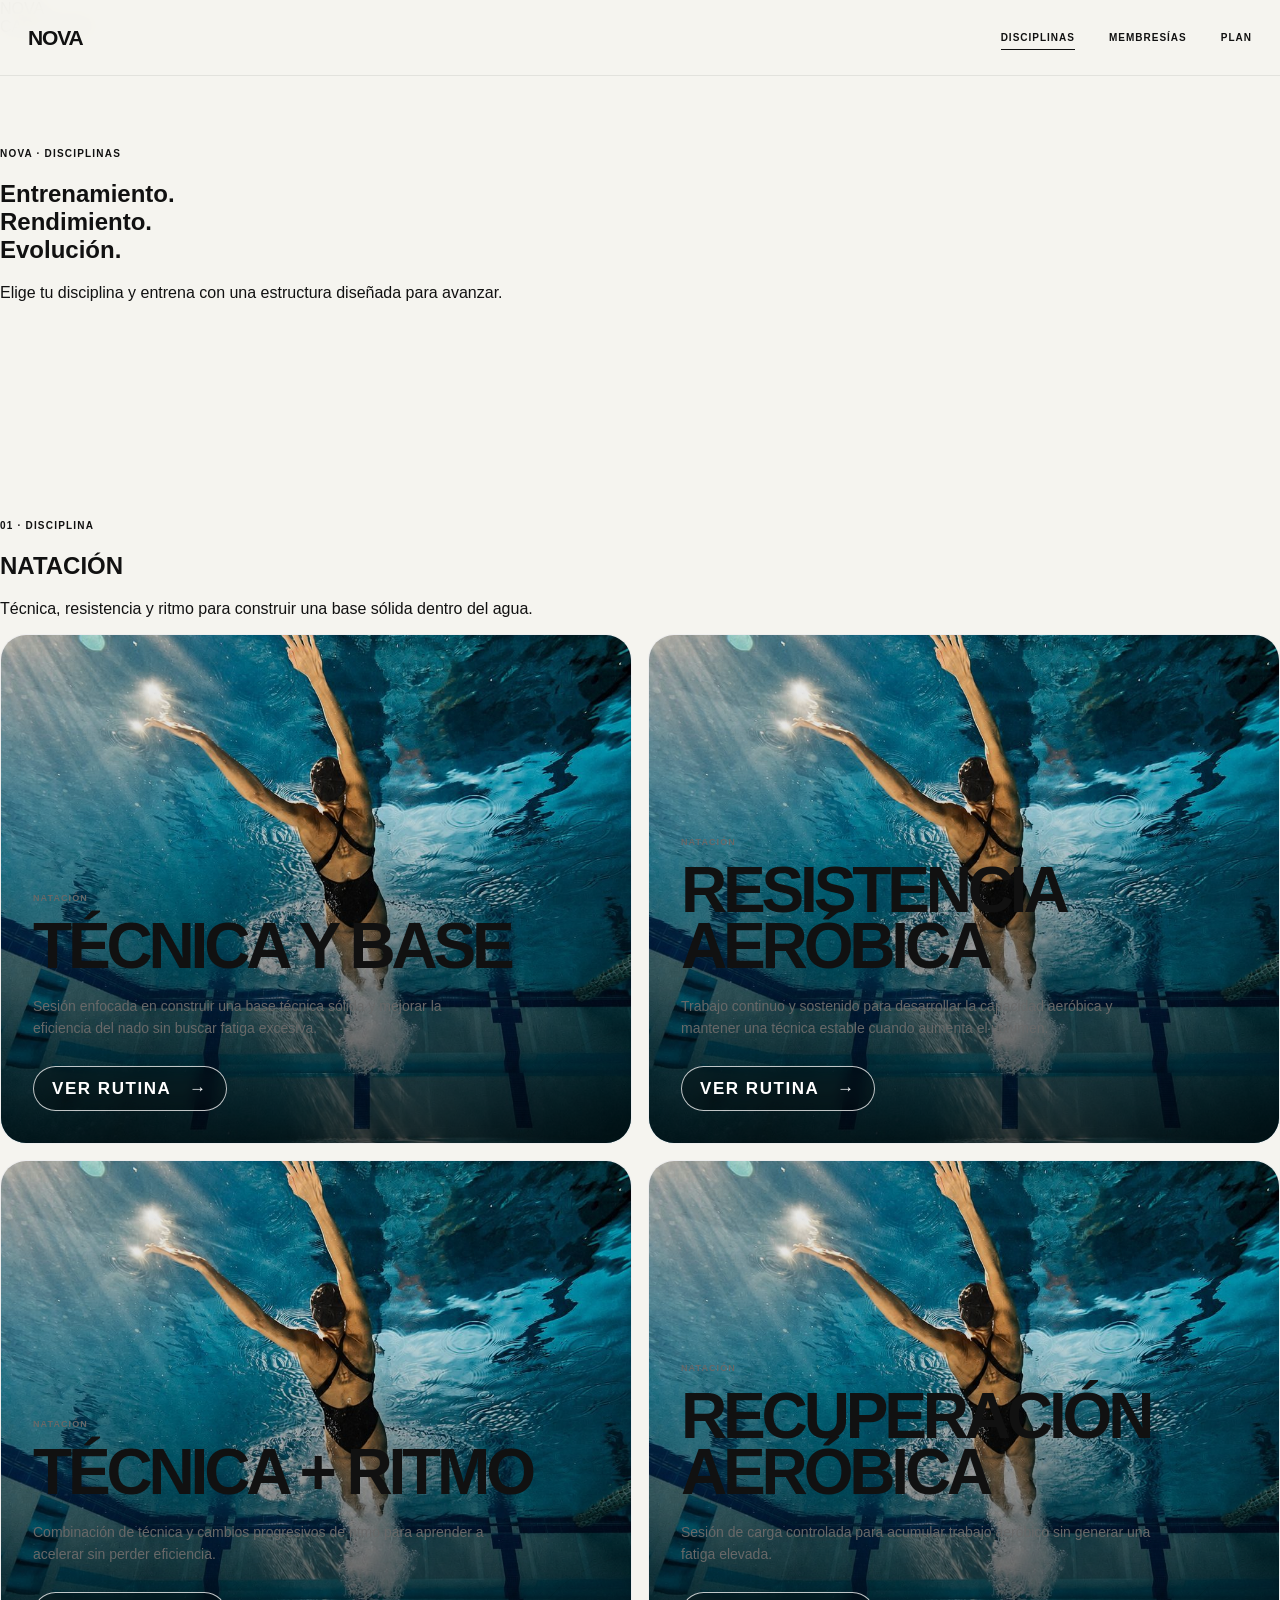
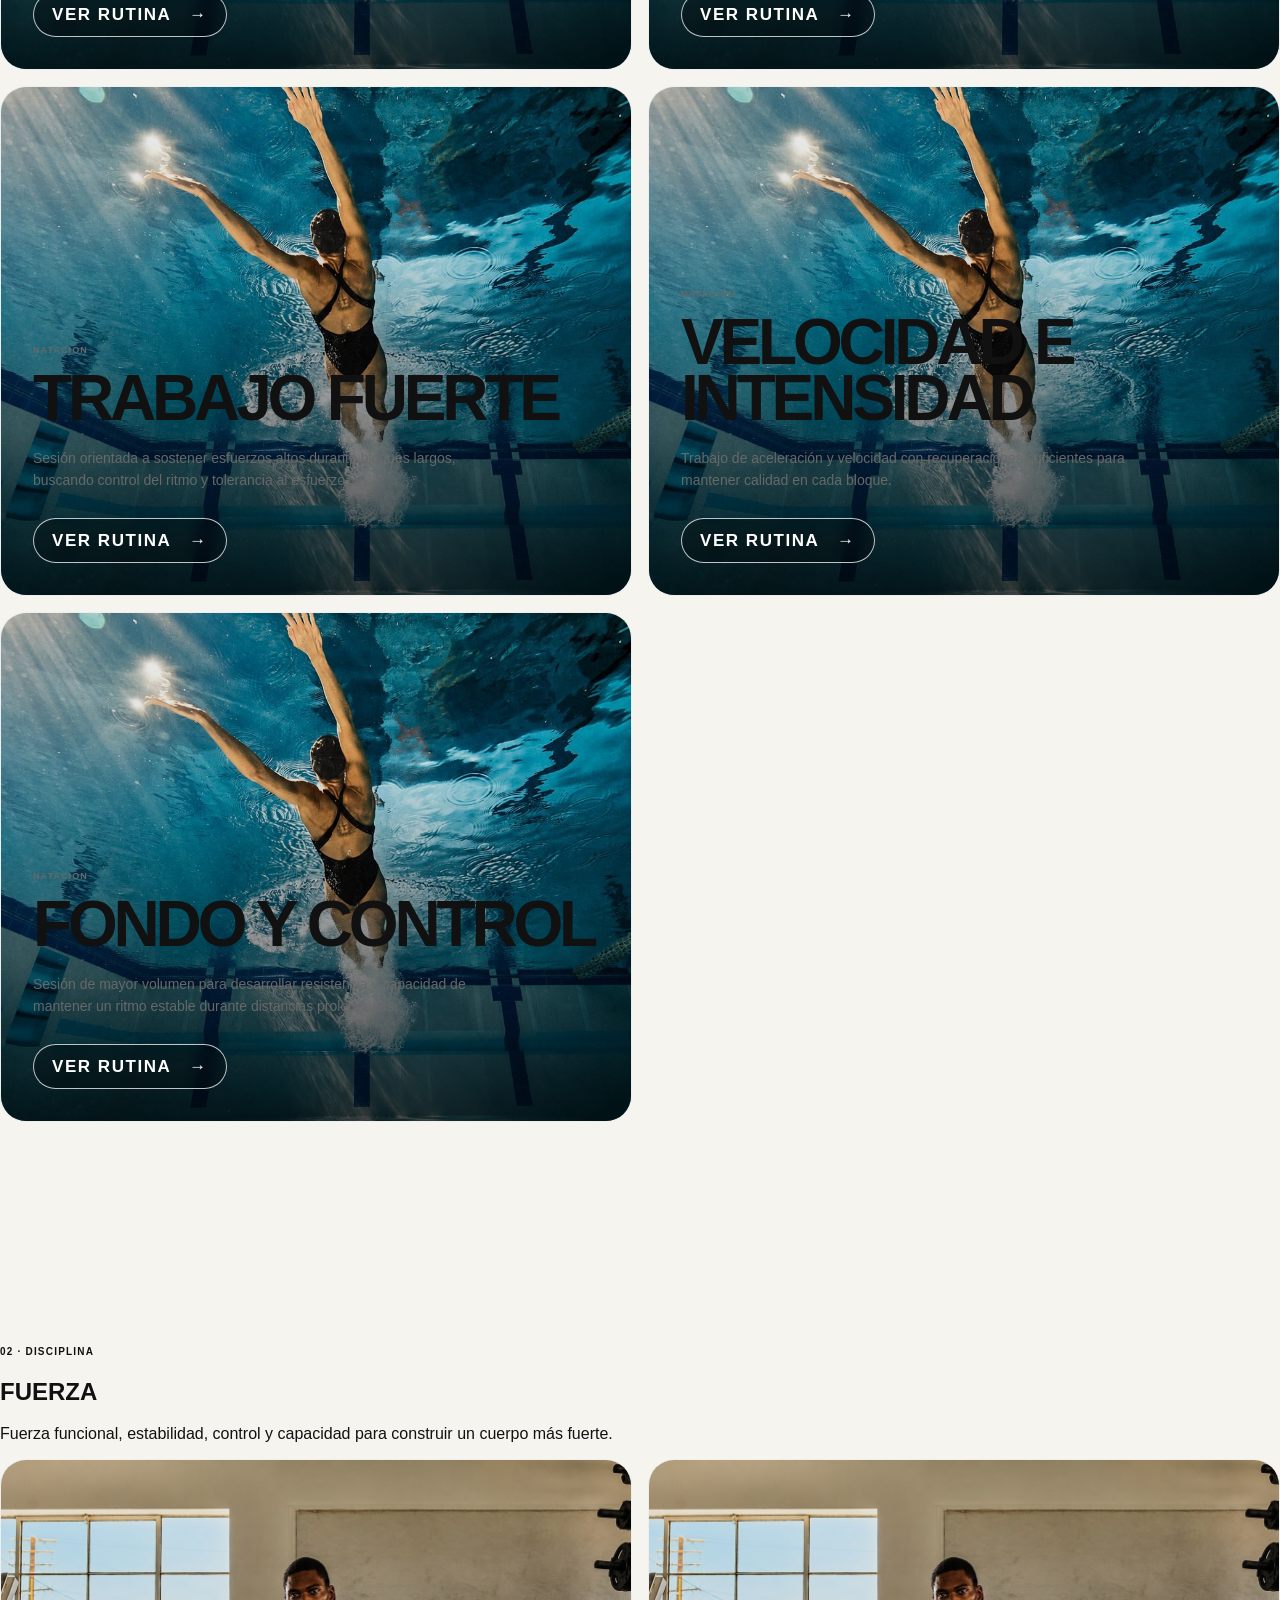
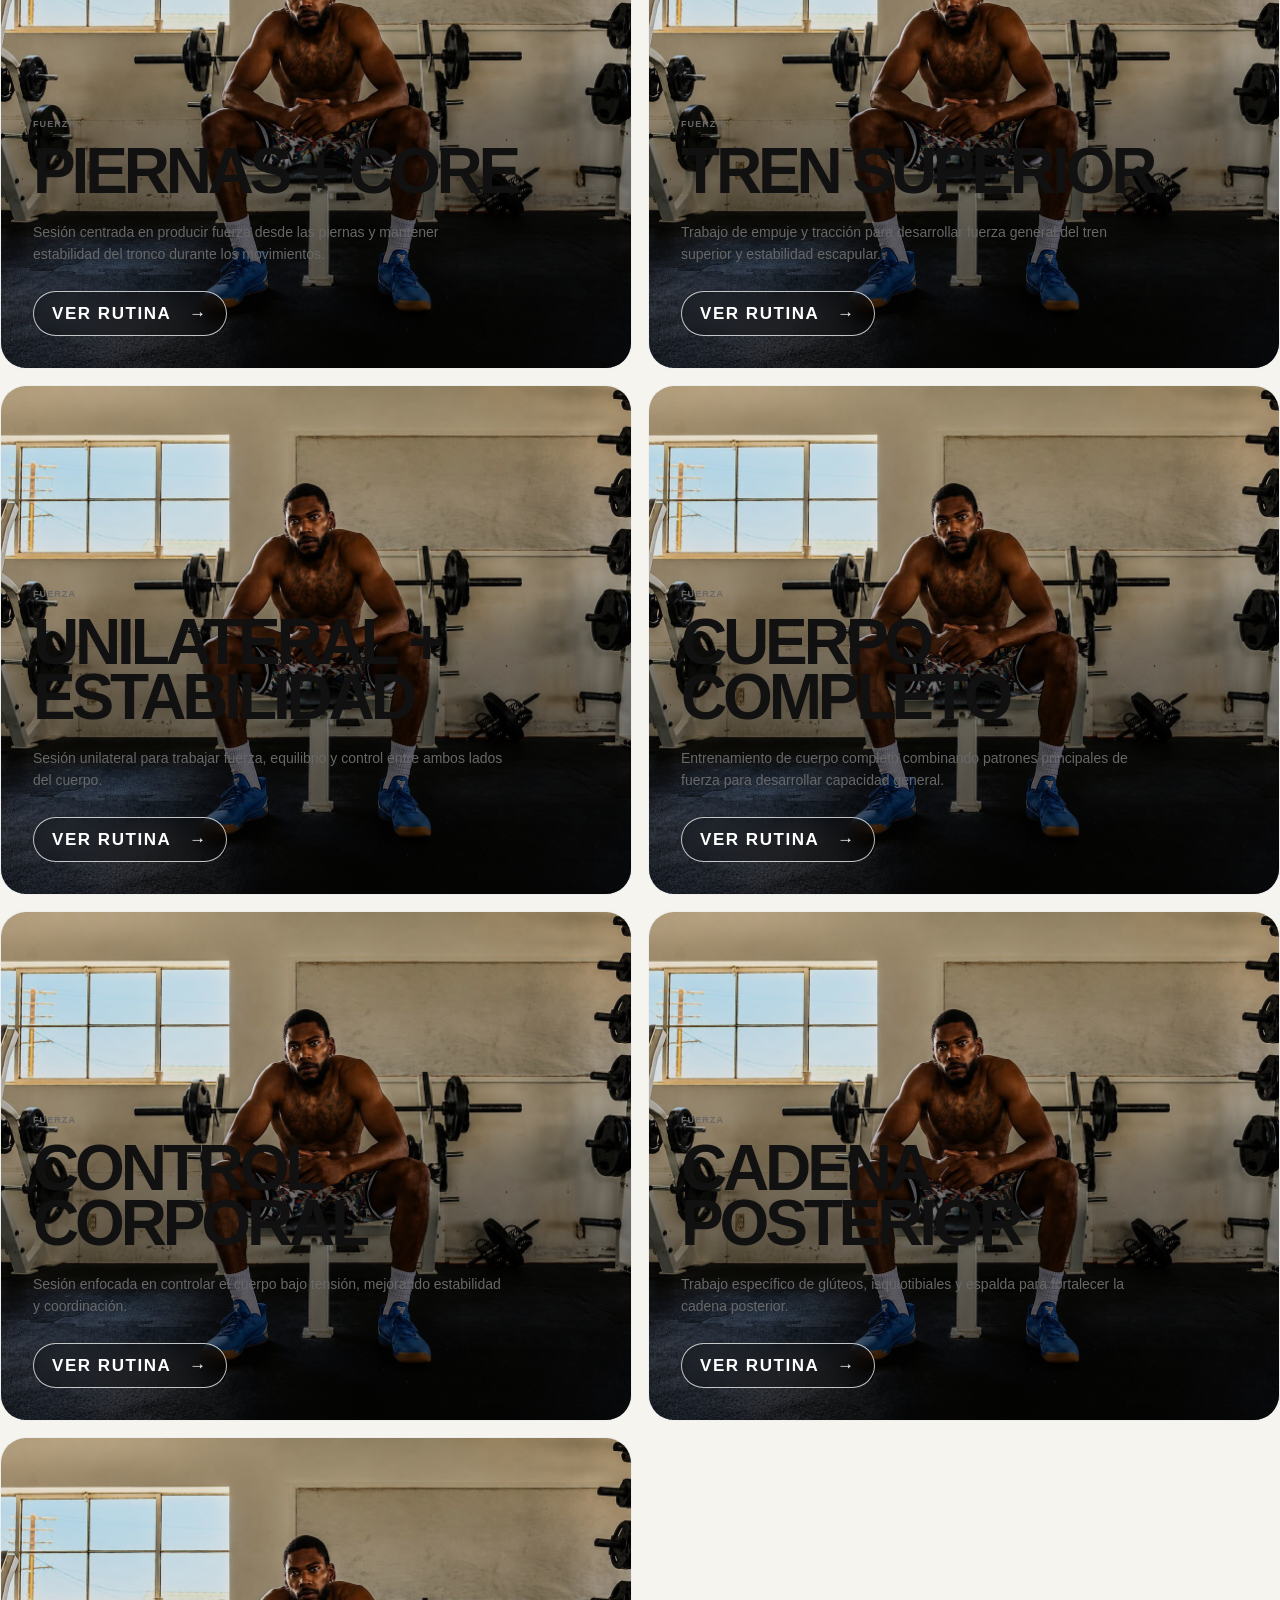
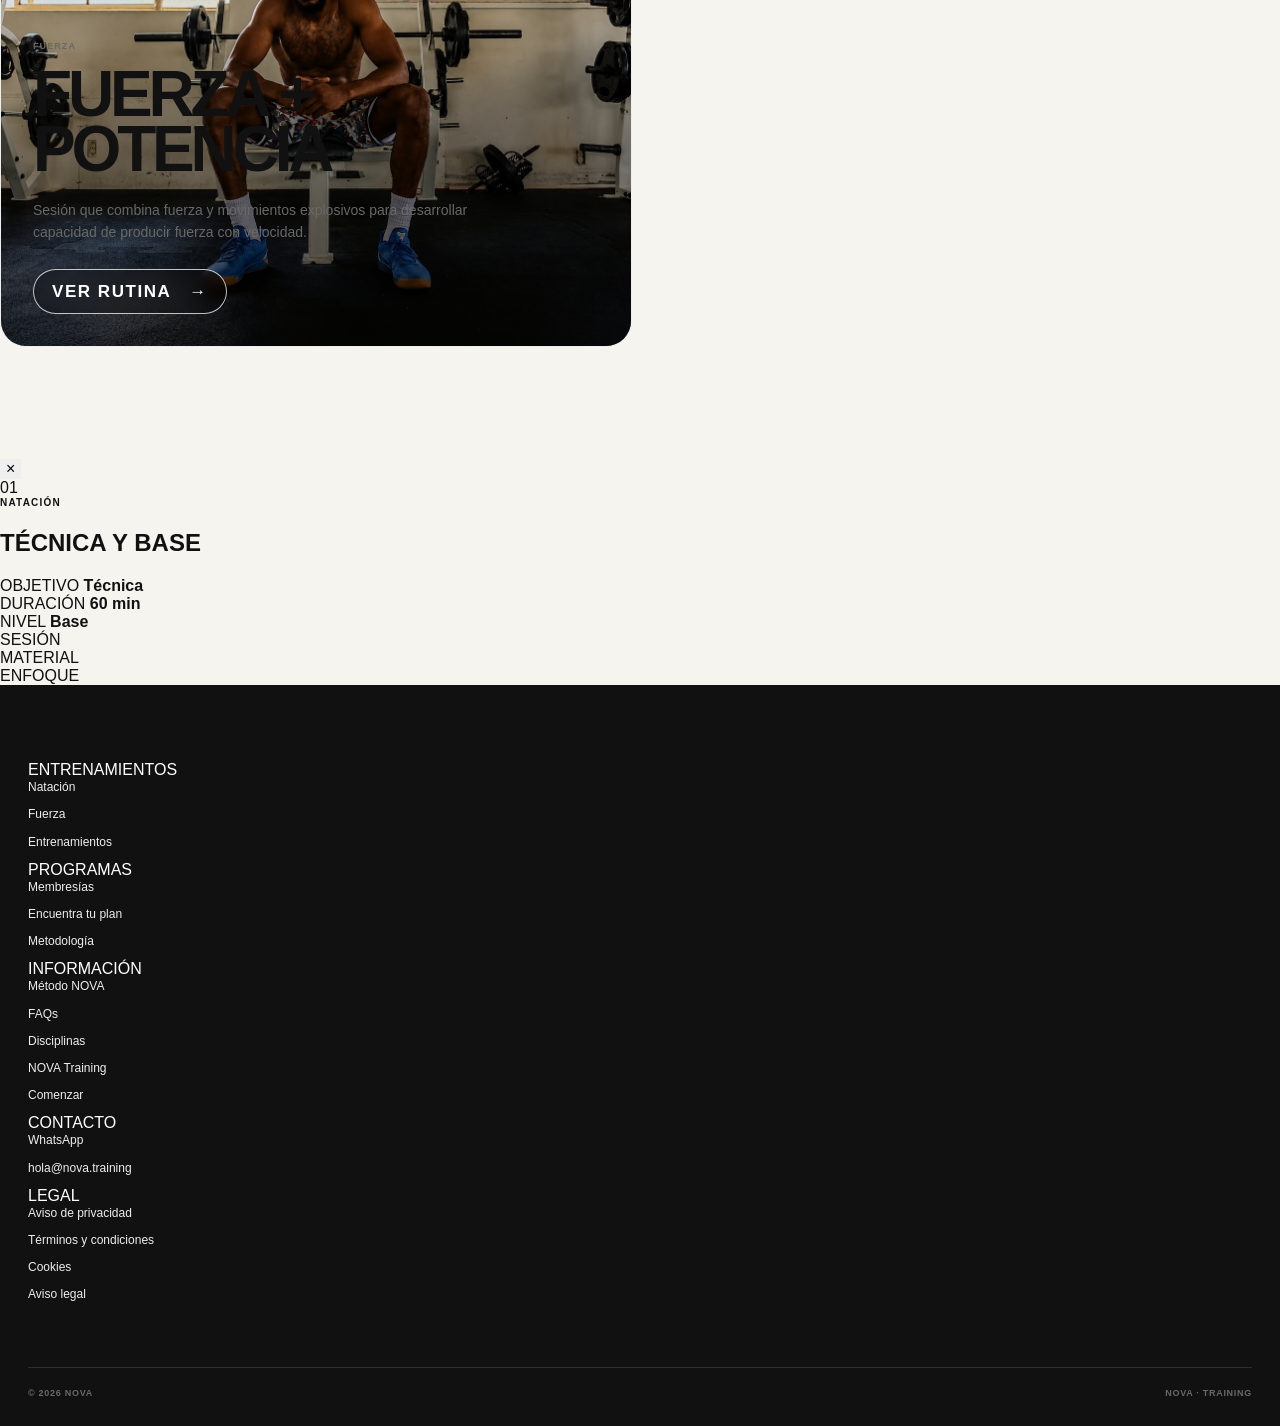
==== commit 5d14629d: "Update index.html" ====
--- a/index.html
+++ b/index.html
@@ -10,11 +10,11 @@
         content="width=device-width, initial-scale=1.0"
     >
 
-    <title>NOVA · Training</title>
+    <title>NOVA · Disciplinas</title>
 
     <link
         rel="stylesheet"
-        href="css/index.css"
+        href="css/training.css"
     >
 
 </head>
@@ -27,24 +27,24 @@
 
     <div
         class="nova-page-transition"
-        id="novaPageTransition"
+        id="pageTransition"
         aria-hidden="true"
     >
 
         <div class="nova-page-transition-inner">
 
-            <span class="nova-page-transition-brand">
+            <div class="nova-page-transition-brand">
                 NOVA
-            </span>
-
-            <span class="nova-page-transition-line"></span>
-
-            <span
+            </div>
+
+            <div class="nova-page-transition-line"></div>
+
+            <div
                 class="nova-page-transition-label"
-                id="novaPageTransitionLabel"
+                id="pageTransitionLabel"
             >
                 CARGANDO
-            </span>
+            </div>
 
         </div>
 
@@ -55,20 +55,21 @@
          NOVA · HEADER
     ====================================================== -->
 
-    <header
-        class="nova-top"
-        id="top"
-    >
+    <header class="nova-top">
 
         <div class="nova-top-inner">
 
             <a
                 href="index.html"
-                class="nova-brand"
-                aria-label="NOVA · Inicio"
+                class="nova-brand nova-page-link"
+                data-page-title="NOVA"
+                aria-label="NOVA"
             >
                 NOVA
             </a>
+
+
+            <!-- DESKTOP NAV -->
 
             <nav
                 class="nova-desktop-nav"
@@ -77,26 +78,32 @@
 
                 <a
                     href="training.html"
-                    class="nova-nav-link is-active"
+                    class="nova-nav-link is-active nova-page-link"
+                    data-page-title="DISCIPLINAS"
                 >
                     DISCIPLINAS
                 </a>
 
                 <a
                     href="programas.html"
-                    class="nova-nav-link"
+                    class="nova-nav-link nova-page-link"
+                    data-page-title="MEMBRESÍAS"
                 >
                     MEMBRESÍAS
                 </a>
 
                 <a
                     href="#novaPlan"
-                    class="nova-nav-link js-open-survey"
+                    class="nova-nav-link"
+                    data-page-title="PLAN"
                 >
                     PLAN
                 </a>
 
             </nav>
+
+
+            <!-- MENU BUTTON -->
 
             <button
                 type="button"
@@ -122,386 +129,416 @@
     ====================================================== -->
 
     <div
-        class="nova-menu-overlay"
-        id="novaMenuOverlay"
-        aria-hidden="true"
-    ></div>
-
-    <aside
         class="nova-menu"
         id="novaMenu"
         aria-hidden="true"
     >
 
+        <div
+            class="nova-menu-overlay"
+            id="novaMenuOverlay"
+        ></div>
+
+
         <div class="nova-menu-inner">
 
-            <div class="nova-menu-top">
-
-                <span class="nova-menu-label">
-                    NOVA
-                </span>
-
-                <button
-                    type="button"
-                    class="nova-menu-close"
-                    id="novaMenuClose"
-                    aria-label="Cerrar menú"
-                >
-                    ×
-                </button>
-
-            </div>
+            <button
+                type="button"
+                class="nova-menu-close"
+                id="novaMenuClose"
+                aria-label="Cerrar menú"
+            >
+                ×
+            </button>
+
 
             <nav
-                class="nova-menu-links"
+                class="nova-menu-nav"
                 aria-label="Menú móvil"
             >
 
                 <a
                     href="index.html"
-                    class="nova-menu-link"
+                    class="nova-menu-link nova-page-link"
+                    data-page-title="NOVA"
                 >
-                    <span>01</span>
-                    <strong>NOVA</strong>
-                </a>
+
+                    <span class="nova-menu-number">
+                        01
+                    </span>
+
+                    <strong>
+                        NOVA
+                    </strong>
+
+                    <span class="nova-menu-arrow">
+                        →
+                    </span>
+
+                </a>
+
 
                 <a
                     href="training.html"
-                    class="nova-menu-link nova-page-link is-active"
+                    class="nova-menu-link is-active nova-page-link"
                     data-page-title="DISCIPLINAS"
                 >
-                    <span>02</span>
-                    <strong>DISCIPLINAS</strong>
-                </a>
+
+                    <span class="nova-menu-number">
+                        02
+                    </span>
+
+                    <strong>
+                        DISCIPLINAS
+                    </strong>
+
+                    <span class="nova-menu-arrow">
+                        →
+                    </span>
+
+                </a>
+
 
                 <a
-                    href="#novaMemberships"
-                    class="nova-menu-link js-open-memberships"
+                    href="programas.html"
+                    class="nova-menu-link nova-page-link"
+                    data-page-title="MEMBRESÍAS"
                 >
-                    <span>03</span>
-                    <strong>MEMBRESÍAS</strong>
-                </a>
+
+                    <span class="nova-menu-number">
+                        03
+                    </span>
+
+                    <strong>
+                        MEMBRESÍAS
+                    </strong>
+
+                    <span class="nova-menu-arrow">
+                        →
+                    </span>
+
+                </a>
+
 
                 <a
                     href="#novaPlan"
-                    class="nova-menu-link js-open-survey"
+                    class="nova-menu-link"
+                    data-page-title="PLAN"
                 >
-                    <span>04</span>
-                    <strong>PLAN</strong>
+
+                    <span class="nova-menu-number">
+                        04
+                    </span>
+
+                    <strong>
+                        PLAN
+                    </strong>
+
+                    <span class="nova-menu-arrow">
+                        →
+                    </span>
+
                 </a>
 
             </nav>
 
+
+            <div class="nova-menu-footer">
+
+                <span>
+                    NOVA · TRAINING
+                </span>
+
+                <span>
+                    2026
+                </span>
+
+            </div>
+
         </div>
 
-    </aside>
+    </div>
 
 
     <!-- =====================================================
          NOVA · MAIN
     ====================================================== -->
 
-    <main
-        class="nova-page nova-training-page"
-        id="principalPage"
-    >
-
-        <div class="nova-container">
-
-
-            <!-- =================================================
-                 01 · NOVA TRAINING
-            ================================================== -->
-
-            <section
-                class="nova-training-hero"
-                aria-labelledby="trainingTitle"
-            >
-
-                <div class="nova-section-eyebrow">
-                    NOVA · TRAINING
+    <main class="nova-page nova-training-page">
+
+
+        <!-- =================================================
+             HERO
+        ================================================== -->
+
+        <section class="nova-training-hero">
+
+            <div class="nova-training-hero-inner">
+
+                <div class="nova-eyebrow">
+                    NOVA · DISCIPLINAS
                 </div>
 
-                <h1
-                    class="nova-training-title"
-                    id="trainingTitle"
-                >
+                <h1>
                     Entrenamiento.<br>
                     Rendimiento.<br>
                     Evolución.
                 </h1>
 
-                <p class="nova-training-intro">
-                    Todo lo que necesitas para entrenar con estructura,
-                    intención y dirección.
+                <p>
+                    Elige tu disciplina y entrena con una estructura
+                    diseñada para avanzar.
                 </p>
 
-            </section>
-
-
-            <!-- =================================================
-                 02 · TRAINING NAVIGATION
-            ================================================== -->
-
-            <section
-                class="nova-training-navigation"
-                aria-labelledby="trainingNavigationTitle"
+            </div>
+
+        </section>
+
+
+        <!-- =================================================
+             NATACIÓN
+        ================================================== -->
+
+        <section
+            class="nova-training-section"
+            id="natacion"
+        >
+
+            <div class="nova-training-section-header">
+
+                <div>
+
+                    <div class="nova-eyebrow">
+                        01 · DISCIPLINA
+                    </div>
+
+                    <h2>
+                        NATACIÓN
+                    </h2>
+
+                </div>
+
+                <p>
+                    Técnica, resistencia y ritmo para construir
+                    una base sólida dentro del agua.
+                </p>
+
+            </div>
+
+
+            <div
+                class="nova-training-grid"
+                id="swimmingRoutineGrid"
+            ></div>
+
+        </section>
+
+
+        <!-- =================================================
+             FUERZA
+        ================================================== -->
+
+        <section
+            class="nova-training-section"
+            id="fuerza"
+        >
+
+            <div class="nova-training-section-header">
+
+                <div>
+
+                    <div class="nova-eyebrow">
+                        02 · DISCIPLINA
+                    </div>
+
+                    <h2>
+                        FUERZA
+                    </h2>
+
+                </div>
+
+                <p>
+                    Fuerza funcional, estabilidad, control y
+                    capacidad para construir un cuerpo más fuerte.
+                </p>
+
+            </div>
+
+
+            <div
+                class="nova-training-grid"
+                id="strengthRoutineGrid"
+            ></div>
+
+        </section>
+
+
+    </main>
+
+
+    <!-- =====================================================
+         NOVA · ROUTINE MODAL
+    ====================================================== -->
+
+    <div
+        class="nova-routine-modal"
+        id="routineModal"
+        aria-hidden="true"
+    >
+
+        <div
+            class="nova-routine-modal-overlay"
+            id="routineModalOverlay"
+        ></div>
+
+
+        <div
+            class="nova-routine-modal-panel"
+            role="dialog"
+            aria-modal="true"
+            aria-labelledby="routineModalTitle"
+        >
+
+            <button
+                type="button"
+                class="nova-routine-modal-close"
+                id="routineModalClose"
+                aria-label="Cerrar rutina"
             >
-
-                <div class="nova-training-navigation-header">
-
-                    <div class="nova-section-eyebrow">
-                        NOVA · TRAINING
+                ×
+            </button>
+
+
+            <div class="nova-routine-modal-header">
+
+                <div
+                    class="nova-routine-modal-number"
+                    id="routineModalNumber"
+                >
+                    01
+                </div>
+
+                <div>
+
+                    <div
+                        class="nova-eyebrow"
+                        id="routineModalDiscipline"
+                    >
+                        NATACIÓN
                     </div>
 
                     <h2
-                        class="nova-training-navigation-title"
-                        id="trainingNavigationTitle"
+                        id="routineModalTitle"
                     >
-                        ¿CÓMO QUIERES<br>
-                        ENTRENAR HOY?
+                        TÉCNICA Y BASE
                     </h2>
 
                 </div>
 
-
-                <!-- =============================================
-                     FOUR MAIN CARDS
-                ============================================== -->
-
-                <div class="nova-training-cards">
-
-
-                    <!-- =========================================
-                         CARD 01 · MÉTODO
-                    ========================================== -->
-
-                    <a
-                        href="#novaMethod"
-                        class="nova-training-card js-open-method"
-                        data-page-title="MÉTODO NOVA"
-                    >
+            </div>
+
+
+            <div class="nova-routine-modal-meta">
+
+                <div>
+
+                    <span>
+                        OBJETIVO
+                    </span>
+
+                    <strong id="routineModalObjective">
+                        Técnica
+                    </strong>
+
+                </div>
+
+
+                <div>
+
+                    <span>
+                        DURACIÓN
+                    </span>
+
+                    <strong id="routineModalDuration">
+                        60 min
+                    </strong>
+
+                </div>
+
+
+                <div>
+
+                    <span>
+                        NIVEL
+                    </span>
+
+                    <strong id="routineModalLevel">
+                        Base
+                    </strong>
+
+                </div>
+
+            </div>
+
+
+            <div class="nova-routine-modal-content">
+
+                <div
+                    class="nova-routine-description"
+                    id="routineModalDescription"
+                ></div>
+
+
+                <div class="nova-routine-blocks">
+
+                    <div class="nova-routine-block">
+
+                        <div class="nova-routine-block-title">
+                            SESIÓN
+                        </div>
 
                         <div
-                            class="nova-training-card-image"
-                            style="background-image: url('img/perfil1.jpeg');"
+                            class="nova-routine-list"
+                            id="routineModalSession"
                         ></div>
 
-                        <div class="nova-training-card-overlay"></div>
-
-                        <div class="nova-training-card-top">
-
-                            <span class="nova-training-card-number">
-                                01
-                            </span>
-
-                            <span class="nova-training-card-arrow">
-                                ↗
-                            </span>
-
+                    </div>
+
+
+                    <div class="nova-routine-block">
+
+                        <div class="nova-routine-block-title">
+                            MATERIAL
                         </div>
 
-                        <div class="nova-training-card-content">
-
-                            <span class="nova-training-card-label">
-                                CONOCE CÓMO ENTRENAMOS
-                            </span>
-
-                            <h3>
-                                MÉTODO<br>
-                                NOVA
-                            </h3>
-
-                            <p>
-                                Una estructura de entrenamiento basada
-                                en conocer, diseñar, entrenar y evolucionar.
-                            </p>
-
-                            <span class="nova-training-card-button">
-                                CONTINUAR
-                                <span>→</span>
-                            </span>
-
+                        <div
+                            class="nova-routine-material"
+                            id="routineModalMaterial"
+                        ></div>
+
+                    </div>
+
+
+                    <div class="nova-routine-block">
+
+                        <div class="nova-routine-block-title">
+                            ENFOQUE
                         </div>
 
-                    </a>
-
-
-                    <!-- =========================================
-                         CARD 02 · DISCIPLINAS
-                    ========================================== -->
-
-                    <a
-                        href="training.html"
-                        class="nova-training-card nova-page-link"
-                        data-page-title="DISCIPLINAS"
-                    >
-
                         <div
-                            class="nova-training-card-image"
-                            style="background-image: url('img/WhatsApp Image 4.jpeg');"
+                            class="nova-routine-focus"
+                            id="routineModalFocus"
                         ></div>
 
-                        <div class="nova-training-card-overlay"></div>
-
-                        <div class="nova-training-card-top">
-
-                            <span class="nova-training-card-number">
-                                02
-                            </span>
-
-                            <span class="nova-training-card-arrow">
-                                ↗
-                            </span>
-
-                        </div>
-
-                        <div class="nova-training-card-content">
-
-                            <span class="nova-training-card-label">
-                                ELIGE TU DISCIPLINA
-                            </span>
-
-                            <h3>
-                                NOVA ·<br>
-                                DISCIPLINAS
-                            </h3>
-
-                            <p>
-                                Natación y fuerza funcional para construir
-                                rendimiento desde diferentes caminos.
-                            </p>
-
-                            <span class="nova-training-card-button">
-                                CONTINUAR
-                                <span>→</span>
-                            </span>
-
-                        </div>
-
-                    </a>
-
-
-                    <!-- =========================================
-                         CARD 03 · MEMBRESÍAS
-                    ========================================== -->
-
-                    <a
-                        href="#novaMemberships"
-                        class="nova-training-card js-open-memberships"
-                        data-page-title="MEMBRESÍAS"
-                    >
-
-                        <div
-                            class="nova-training-card-image"
-                            style="background-image: url('img/chaps.3.jpg');"
-                        ></div>
-
-                        <div class="nova-training-card-overlay"></div>
-
-                        <div class="nova-training-card-top">
-
-                            <span class="nova-training-card-number">
-                                03
-                            </span>
-
-                            <span class="nova-training-card-arrow">
-                                ↗
-                            </span>
-
-                        </div>
-
-                        <div class="nova-training-card-content">
-
-                            <span class="nova-training-card-label">
-                                ENCUENTRA TU ACCESO
-                            </span>
-
-                            <h3>
-                                NOVA ·<br>
-                                MEMBRESÍAS
-                            </h3>
-
-                            <p>
-                                Explora los programas disponibles y elige
-                                la forma de entrenamiento que mejor se adapte
-                                a ti.
-                            </p>
-
-                            <span class="nova-training-card-button">
-                                CONTINUAR
-                                <span>→</span>
-                            </span>
-
-                        </div>
-
-                    </a>
-
-
-                    <!-- =========================================
-                         CARD 04 · ENCUENTRA TU PLAN
-                    ========================================== -->
-
-                    <a
-                        href="#novaPlan"
-                        class="nova-training-card nova-training-card-featured js-open-survey"
-                        data-page-title="PLAN"
-                    >
-
-                        <div
-                            class="nova-training-card-image"
-                            style="background-image: url('img/WhatsApp Image 3.jpeg');"
-                        ></div>
-
-                        <div class="nova-training-card-overlay"></div>
-
-                        <div class="nova-training-card-top">
-
-                            <span class="nova-training-card-number">
-                                04
-                            </span>
-
-                            <span class="nova-training-card-arrow">
-                                ↗
-                            </span>
-
-                        </div>
-
-                        <div class="nova-training-card-content">
-
-                            <span class="nova-training-card-label">
-                                NO SABES POR DÓNDE EMPEZAR
-                            </span>
-
-                            <h3>
-                                NOVA ·<br>
-                                ENCUENTRA TU PLAN
-                            </h3>
-
-                            <p>
-                                Responde unas preguntas y descubre qué opción
-                                de entrenamiento puede ajustarse mejor a tus
-                                objetivos.
-                            </p>
-
-                            <span class="nova-training-card-button">
-                                CONTINUAR
-                                <span>→</span>
-                            </span>
-
-                        </div>
-
-                    </a>
-
+                    </div>
 
                 </div>
 
-            </section>
-
+            </div>
 
         </div>
 
-    </main>
+    </div>
 
 
     <!-- =====================================================
@@ -510,39 +547,22 @@
 
     <footer class="nova-footer">
 
-        <div class="nova-footer-inner">
-
-            <div class="nova-footer-brand">
-
-                <a
-                    href="index.html#top"
-                    class="nova-footer-logo"
-                >
-                    NOVA
-                </a>
-
-                <p>
-                    TRAINING
-                </p>
-
-                <span>
-                    Entrenamiento. Rendimiento. Evolución.
-                </span>
-
-            </div>
-
+        <div class="nova-footer-grid">
+
+
+            <!-- ENTRENAMIENTOS -->
 
             <div class="nova-footer-column">
 
-                <h3>
+                <div class="nova-footer-title">
                     ENTRENAMIENTOS
-                </h3>
-
-                <a href="training.html">
+                </div>
+
+                <a href="training.html#natacion">
                     Natación
                 </a>
 
-                <a href="training.html">
+                <a href="training.html#fuerza">
                     Fuerza
                 </a>
 
@@ -553,29 +573,34 @@
             </div>
 
 
+            <!-- PROGRAMAS -->
+
             <div class="nova-footer-column">
 
-                <h3>
+                <div class="nova-footer-title">
                     PROGRAMAS
-                </h3>
+                </div>
 
                 <a
-                    href="#novaMemberships"
-                    class="js-open-memberships"
+                    href="programas.html"
+                    class="nova-page-link"
+                    data-page-title="MEMBRESÍAS"
                 >
                     Membresías
                 </a>
 
                 <a
-                    href="#novaPlan"
-                    class="js-open-survey"
+                    href="plan.html"
+                    class="nova-page-link"
+                    data-page-title="PLAN"
                 >
                     Encuentra tu plan
                 </a>
 
                 <a
-                    href="#novaMethod"
-                    class="js-open-method"
+                    href="metodologia.html"
+                    class="nova-page-link"
+                    data-page-title="MÉTODO NOVA"
                 >
                     Metodología
                 </a>
@@ -583,17 +608,23 @@
             </div>
 
 
+            <!-- INFORMACIÓN -->
+
             <div class="nova-footer-column">
 
-                <h3>
+                <div class="nova-footer-title">
                     INFORMACIÓN
-                </h3>
+                </div>
+
+                <a href="index.html#metodo">
+                    Método NOVA
+                </a>
 
                 <a
-                    href="#novaMethod"
-                    class="js-open-method"
+                    href="#novaFaq"
+                    class="js-open-faq"
                 >
-                    Método NOVA
+                    FAQs
                 </a>
 
                 <a href="training.html">
@@ -605,8 +636,9 @@
                 </a>
 
                 <a
-                    href="#novaPlan"
-                    class="js-open-survey"
+                    href="index.html#dudas"
+                    class="nova-page-link"
+                    data-page-title="PLAN"
                 >
                     Comenzar
                 </a>
@@ -614,46 +646,66 @@
             </div>
 
 
+            <!-- CONTACTO -->
+
             <div class="nova-footer-column">
 
-                <h3>
+                <div class="nova-footer-title">
                     CONTACTO
-                </h3>
+                </div>
 
                 <a
                     href="https://wa.me/525612584271"
                     target="_blank"
-                    rel="noopener noreferrer"
+                    rel="noopener"
                 >
                     WhatsApp
                 </a>
 
                 <a href="mailto:hola@nova.training">
-                    Correo
+                    hola@nova.training
                 </a>
 
             </div>
 
 
+            <!-- LEGAL -->
+
             <div class="nova-footer-column">
 
-                <h3>
+                <div class="nova-footer-title">
                     LEGAL
-                </h3>
-
-                <a href="privacidad.html">
+                </div>
+
+                <a
+                    href="privacidad.html"
+                    class="nova-page-link"
+                    data-page-title="PRIVACIDAD"
+                >
                     Aviso de privacidad
                 </a>
 
-                <a href="terminos.html">
+                <a
+                    href="terminos.html"
+                    class="nova-page-link"
+                    data-page-title="TÉRMINOS"
+                >
                     Términos y condiciones
                 </a>
 
-                <a href="cookies.html">
+                <a
+                    href="cookies.html"
+                    class="nova-page-link"
+                    data-page-title="COOKIES"
+                >
                     Cookies
                 </a>
 
-                <a href="aviso-legal.html">
+                <a
+                    href="aviso-legal.html"
+                    class="nova-page-link"
+                    data-page-title="AVISO LEGAL"
+                >
                     Aviso legal
                 </a>
 
@@ -678,1664 +730,153 @@
 
 
     <!-- =====================================================
-         NOVA · MODAL GLOBAL
-    ====================================================== -->
-
-    <div
-        class="nova-modal"
-        id="novaModal"
-        aria-hidden="true"
-    >
-
-        <div
-            class="nova-modal-backdrop"
-            data-modal-close
-        ></div>
-
-
-        <div
-            class="nova-modal-dialog"
-            role="dialog"
-            aria-modal="true"
-            aria-labelledby="novaModalTitle"
-        >
-
-            <button
-                type="button"
-                class="nova-modal-close"
-                id="novaModalClose"
-                aria-label="Cerrar"
-            >
-                ×
-            </button>
-
-
-            <div
-                class="nova-modal-content"
-                id="novaModalContent"
-            ></div>
-
-        </div>
-
-    </div>
-
-
-    <!-- =====================================================
          NOVA · JAVASCRIPT
-         MENÚ + TRANSICIONES + MODALES + ENCUESTA
     ====================================================== -->
 
     <script>
 
         document.addEventListener(
             "DOMContentLoaded",
-            function () {
+            () => {
 
 
                 /* =================================================
-                   ELEMENTOS GENERALES
+                   PAGE TRANSITION
                 ================================================== */
 
-                const menuButton =
-                    document.getElementById(
-                        "novaMenuButton"
-                    );
-
-                const menu =
-                    document.getElementById(
-                        "novaMenu"
-                    );
-
-                const menuOverlay =
-                    document.getElementById(
-                        "novaMenuOverlay"
-                    );
-
-                const menuClose =
-                    document.getElementById(
-                        "novaMenuClose"
-                    );
-
-
                 const pageTransition =
                     document.getElementById(
-                        "novaPageTransition"
+                        "pageTransition"
                     );
 
                 const pageTransitionLabel =
                     document.getElementById(
-                        "novaPageTransitionLabel"
-                    );
-
-
-                const pageLinks =
-                    document.querySelectorAll(
-                        ".nova-page-link"
-                    );
-
-
-                const modal =
-                    document.getElementById(
-                        "novaModal"
-                    );
-
-                const modalContent =
-                    document.getElementById(
-                        "novaModalContent"
-                    );
-
-                const modalClose =
-                    document.getElementById(
-                        "novaModalClose"
-                    );
-
-
-                /* =================================================
-                   MENÚ
-                ================================================== */
-
-                function openMenu() {
-
-                    if (
-                        !menu ||
-                        !menuButton
-                    ) {
+                        "pageTransitionLabel"
+                    );
+
+
+                function startPageTransition(link) {
+
+                    const destination =
+                        link.getAttribute("href");
+
+                    if (!destination) {
                         return;
                     }
 
+                    const title =
+                        link.dataset.pageTitle ||
+                        link.textContent.trim() ||
+                        "NOVA";
+
+                    pageTransitionLabel.textContent =
+                        title;
+
+                    document.body.classList.add(
+                        "nova-page-changing"
+                    );
+
+                    pageTransition.classList.add(
+                        "is-active"
+                    );
+
+                    window.setTimeout(
+                        () => {
+
+                            window.location.href =
+                                destination;
+
+                        },
+                        650
+                    );
+
+                }
+
+
+                /* =================================================
+                   MOBILE MENU
+                ================================================== */
+
+                const menuButton =
+                    document.getElementById(
+                        "novaMenuButton"
+                    );
+
+                const menu =
+                    document.getElementById(
+                        "novaMenu"
+                    );
+
+                const menuOverlay =
+                    document.getElementById(
+                        "novaMenuOverlay"
+                    );
+
+                const menuClose =
+                    document.getElementById(
+                        "novaMenuClose"
+                    );
+
+
+                function openMenu() {
+
+                    menuButton.classList.add(
+                        "is-open"
+                    );
 
                     menu.classList.add(
                         "is-open"
                     );
 
-
-                    if (menuOverlay) {
-
-                        menuOverlay.classList.add(
-                            "is-open"
-                        );
-
-                    }
-
-
-                    menuButton.classList.add(
-                        "is-open"
-                    );
-
+                    document.body.classList.add(
+                        "nova-menu-open"
+                    );
 
                     menuButton.setAttribute(
                         "aria-expanded",
                         "true"
                     );
 
-
                     menu.setAttribute(
                         "aria-hidden",
                         "false"
                     );
 
-
-                    if (menuOverlay) {
-
-                        menuOverlay.setAttribute(
-                            "aria-hidden",
-                            "false"
-                        );
-
-                    }
-
-
-                    document.body.classList.add(
-                        "nova-menu-open"
-                    );
-
                 }
 
 
                 function closeMenu() {
 
-                    if (
-                        !menu ||
-                        !menuButton
-                    ) {
-                        return;
-                    }
-
+                    menuButton.classList.remove(
+                        "is-open"
+                    );
 
                     menu.classList.remove(
                         "is-open"
                     );
 
-
-                    if (menuOverlay) {
-
-                        menuOverlay.classList.remove(
-                            "is-open"
-                        );
-
-                    }
-
-
-                    menuButton.classList.remove(
-                        "is-open"
-                    );
-
+                    document.body.classList.remove(
+                        "nova-menu-open"
+                    );
 
                     menuButton.setAttribute(
                         "aria-expanded",
                         "false"
                     );
 
-
                     menu.setAttribute(
                         "aria-hidden",
                         "true"
                     );
 
-
-                    if (menuOverlay) {
-
-                        menuOverlay.setAttribute(
-                            "aria-hidden",
-                            "true"
-                        );
-
-                    }
-
-
-                    document.body.classList.remove(
-                        "nova-menu-open"
-                    );
-
                 }
 
 
-                if (menuButton) {
-
-                    menuButton.addEventListener(
-                        "click",
-                        function () {
-
-                            if (
-                                menuButton.classList.contains(
-                                    "is-open"
-                                )
-                            ) {
-
-                                closeMenu();
-
-                            } else {
-
-                                openMenu();
-
-                            }
-
-                        }
-                    );
-
-                }
-
-
-                if (menuClose) {
-
-                    menuClose.addEventListener(
-                        "click",
-                        closeMenu
-                    );
-
-                }
-
-
-                if (menuOverlay) {
-
-                    menuOverlay.addEventListener(
-                        "click",
-                        closeMenu
-                    );
-
-                }
-
-
-                /* =================================================
-                   TRANSICIÓN DE PÁGINA
-                ================================================== */
-
-                function startPageTransition(
-                    link
-                ) {
-
-                    if (!link) {
-                        return;
-                    }
-
-
-                    const destination =
-                        link.getAttribute(
-                            "href"
-                        );
-
-
-                    if (
-                        !destination ||
-                        destination === "#" ||
-                        destination.startsWith(
-                            "javascript:"
-                        )
-                    ) {
-                        return;
-                    }
-
-
-                    const title =
-                        link.getAttribute(
-                            "data-page-title"
-                        ) || "NOVA";
-
-
-                    if (pageTransitionLabel) {
-
-                        pageTransitionLabel.textContent =
-                            title;
-
-                    }
-
-
-                    document.body.classList.add(
-                        "nova-page-changing"
-                    );
-
-
-                    if (pageTransition) {
-
-                        pageTransition.classList.add(
-                            "is-active"
-                        );
-
-                    }
-
-
-                    window.setTimeout(
-                        function () {
-
-                            window.location.href =
-                                destination;
-
-                        },
-                        650
-                    );
-
-                }
-
-
-                pageLinks.forEach(
-                    function (link) {
-
-                        link.addEventListener(
-                            "click",
-                            function (event) {
-
-                                if (
-                                    event.ctrlKey ||
-                                    event.metaKey ||
-                                    event.shiftKey ||
-                                    event.altKey ||
-                                    event.button !== 0
-                                ) {
-
-                                    return;
-
-                                }
-
-
-                                event.preventDefault();
-
-
-                                closeMenu();
-
-
-                                startPageTransition(
-                                    link
-                                );
-
-                            }
-                        );
-
-                    }
-                );
-
-
-                /* =================================================
-                   MODAL
-                ================================================== */
-
-                function openModal(
-                    html
-                ) {
-
-                    if (
-                        !modal ||
-                        !modalContent
-                    ) {
-                        return;
-                    }
-
-
-                    modalContent.innerHTML =
-                        html;
-
-
-                    modal.classList.add(
-                        "is-open"
-                    );
-
-
-                    modal.setAttribute(
-                        "aria-hidden",
-                        "false"
-                    );
-
-
-                    document.body.classList.add(
-                        "nova-modal-open"
-                    );
-
-                }
-
-
-                function closeModal() {
-
-                    if (!modal) {
-                        return;
-                    }
-
-
-                    modal.classList.remove(
-                        "is-open"
-                    );
-
-
-                    modal.setAttribute(
-                        "aria-hidden",
-                        "true"
-                    );
-
-
-                    document.body.classList.remove(
-                        "nova-modal-open"
-                    );
-
-                }
-
-
-                if (modalClose) {
-
-                    modalClose.addEventListener(
-                        "click",
-                        closeModal
-                    );
-
-                }
-
-
-                if (modal) {
-
-                    modal.addEventListener(
-                        "click",
-                        function (event) {
-
-                            if (
-                                event.target.hasAttribute(
-                                    "data-modal-close"
-                                )
-                            ) {
-
-                                closeModal();
-
-                            }
-
-                        }
-                    );
-
-                }
-
-
-                /* =================================================
-                   MÉTODO NOVA
-                ================================================== */
-
-                const methodHTML = `
-
-                    <div class="nova-modal-eyebrow">
-                        NOVA · MÉTODO
-                    </div>
-
-
-                    <h2 id="novaModalTitle">
-                        No improvisamos.<br>
-                        Construimos.
-                    </h2>
-
-
-                    <div class="nova-modal-text">
-
-                        <p>
-                            La metodología NOVA parte de entender
-                            dónde estás, qué quieres conseguir y qué
-                            necesitas para avanzar.
-                        </p>
-
-                        <p>
-                            A partir de ahí construimos una estructura
-                            de entrenamiento que pueda evolucionar
-                            contigo.
-                        </p>
-
-                    </div>
-
-
-                    <div class="nova-modal-list">
-
-                        <div class="nova-modal-list-item">
-
-                            <span>01</span>
-
-                            <strong>
-                                CONOCEMOS
-                            </strong>
-
-                        </div>
-
-
-                        <div class="nova-modal-list-item">
-
-                            <span>02</span>
-
-                            <strong>
-                                DISEÑAMOS
-                            </strong>
-
-                        </div>
-
-
-                        <div class="nova-modal-list-item">
-
-                            <span>03</span>
-
-                            <strong>
-                                ENTRENAMOS
-                            </strong>
-
-                        </div>
-
-
-                        <div class="nova-modal-list-item">
-
-                            <span>04</span>
-
-                            <strong>
-                                EVOLUCIONAMOS
-                            </strong>
-
-                        </div>
-
-                    </div>
-
-
-                    <div class="nova-modal-text">
-
-                        <p>
-                            Cada etapa tiene un propósito: conocer tu
-                            punto de partida, diseñar el trabajo,
-                            ejecutarlo con intención y ajustar el proceso
-                            conforme evolucionas.
-                        </p>
-
-                    </div>
-
-
-                    <button
-                        type="button"
-                        class="nova-modal-action js-modal-go-training"
-                    >
-                        VER ENTRENAMIENTOS
-                        <span aria-hidden="true">
-                            →
-                        </span>
-                    </button>
-
-                `;
-
-
-                document
-                    .querySelectorAll(
-                        ".js-open-method"
-                    )
-                    .forEach(
-                        function (link) {
-
-                            link.addEventListener(
-                                "click",
-                                function (event) {
-
-                                    event.preventDefault();
-
-                                    closeMenu();
-
-                                    openModal(
-                                        methodHTML
-                                    );
-
-                                }
-                            );
-
-                        }
-                    );
-
-
-                document.addEventListener(
+                menuButton.addEventListener(
                     "click",
-                    function (event) {
-
-                        const button =
-                            event.target.closest(
-                                ".js-modal-go-training"
-                            );
-
-
-                        if (!button) {
-                            return;
-                        }
-
-
-                        closeModal();
-
-
-                        window.setTimeout(
-                            function () {
-
-                                startPageTransition(
-                                    {
-                                        getAttribute: function (
-                                            attribute
-                                        ) {
-
-                                            if (
-                                                attribute ===
-                                                "href"
-                                            ) {
-
-                                                return "training.html";
-
-                                            }
-
-
-                                            if (
-                                                attribute ===
-                                                "data-page-title"
-                                            ) {
-
-                                                return "DISCIPLINAS";
-
-                                            }
-
-
-                                            return null;
-
-                                        }
-                                    }
-                                );
-
-                            },
-                            250
-                        );
-
-                    }
-                );
-
-
-                /* =================================================
-                   MEMBRESÍAS
-                ================================================== */
-
-                const NOVA_MEMBERSHIPS = [
-
-                    {
-
-                        number:
-                            "01",
-
-                        category:
-                            "NATACIÓN",
-
-                        title:
-                            "BASE",
-
-                        price:
-                            "$999",
-
-                        description:
-                            "Construye una base sólida de técnica, resistencia y adaptación dentro del agua.",
-
-                        details: [
-
-                            "Técnica",
-                            "Resistencia",
-                            "Ritmos",
-                            "Adaptación",
-                            "Progresión",
-                            "Seguimiento"
-
-                        ]
-
-                    },
-
-
-                    {
-
-                        number:
-                            "02",
-
-                        category:
-                            "NATACIÓN",
-
-                        title:
-                            "RENDIMIENTO",
-
-                        price:
-                            "$1,499",
-
-                        description:
-                            "Entrena para mejorar técnica, ritmos, resistencia y capacidad de rendimiento en alberca y/o aguas abiertas.",
-
-                        details: [
-
-                            "Eficiencia técnica",
-                            "Ritmo",
-                            "Velocidad",
-                            "Resistencia",
-                            "Carga",
-                            "Adaptación",
-                            "Seguimiento"
-
-                        ]
-
-                    },
-
-
-                    {
-
-                        number:
-                            "03",
-
-                        category:
-                            "FUERA DEL AGUA",
-
-                        title:
-                            "FUERZA",
-
-                        price:
-                            "$499",
-
-                        description:
-                            "Desarrolla capacidad física, acondicionamiento y fuerza para complementar tu entrenamiento.",
-
-                        details: [
-
-                            "Fuerza general",
-                            "Progresión",
-                            "Capacidad física",
-                            "Control de carga",
-                            "Complemento",
-                            "Seguimiento"
-
-                        ]
-
-                    }
-
-                ];
-
-
-                function membershipsHTML() {
-
-                    return `
-
-                        <div class="nova-modal-eyebrow">
-                            NOVA · MEMBRESÍAS
-                        </div>
-
-
-                        <h2 id="novaModalTitle">
-                            Encuentra tu punto de partida.
-                        </h2>
-
-
-                        <div class="nova-modal-text">
-
-                            <p>
-                                Elige la estructura que mejor se adapte
-                                a lo que quieres trabajar.
-                            </p>
-
-                        </div>
-
-
-                        <div class="nova-modal-memberships">
-
-                            ${NOVA_MEMBERSHIPS
-                                .map(
-                                    function (
-                                        membership,
-                                        index
-                                    ) {
-
-                                        return `
-
-                                            <article
-                                                class="nova-modal-membership"
-                                            >
-
-                                                <div class="nova-modal-membership-top">
-
-                                                    <span>
-                                                        ${membership.number}
-                                                    </span>
-
-                                                    <small>
-                                                        ${membership.category}
-                                                    </small>
-
-                                                </div>
-
-
-                                                <div class="nova-modal-membership-main">
-
-                                                    <h3>
-                                                        ${membership.title}
-                                                    </h3>
-
-                                                    <p>
-                                                        ${membership.description}
-                                                    </p>
-
-                                                </div>
-
-
-                                                <div class="nova-modal-membership-bottom">
-
-                                                    <strong>
-                                                        ${membership.price}
-                                                    </strong>
-
-                                                    <button
-                                                        type="button"
-                                                        class="nova-modal-membership-button"
-                                                        data-membership-index="${index}"
-                                                    >
-                                                        CONOCER
-                                                        <span>
-                                                            →
-                                                        </span>
-                                                    </button>
-
-                                                </div>
-
-                                            </article>
-
-                                        `;
-
-                                    }
-                                )
-                                .join("")}
-
-                        </div>
-
-
-                        <button
-                            type="button"
-                            class="nova-modal-action js-open-survey"
-                        >
-                            NO SÉ QUÉ ELEGIR
-                            <span aria-hidden="true">
-                                →
-                            </span>
-                        </button>
-
-                    `;
-
-                }
-
-
-                function openMemberships() {
-
-                    closeMenu();
-
-                    openModal(
-                        membershipsHTML()
-                    );
-
-                }
-
-
-                document
-                    .querySelectorAll(
-                        ".js-open-memberships"
-                    )
-                    .forEach(
-                        function (link) {
-
-                            link.addEventListener(
-                                "click",
-                                function (event) {
-
-                                    event.preventDefault();
-
-                                    openMemberships();
-
-                                }
-                            );
-
-                        }
-                    );
-
-
-                document.addEventListener(
-                    "click",
-                    function (event) {
-
-                        const membershipButton =
-                            event.target.closest(
-                                ".nova-modal-membership-button"
-                            );
-
+                    () => {
 
                         if (
-                            membershipButton
-                        ) {
-
-                            const index =
-                                Number(
-                                    membershipButton.dataset
-                                        .membershipIndex
-                                );
-
-
-                            const membership =
-                                NOVA_MEMBERSHIPS[index];
-
-
-                            if (membership) {
-
-                                openMembershipDetail(
-                                    membership
-                                );
-
-                            }
-
-
-                            return;
-
-                        }
-
-
-                        const surveyButton =
-                            event.target.closest(
-                                ".js-open-survey"
-                            );
-
-
-                        if (
-                            surveyButton &&
-                            !surveyButton.classList.contains(
-                                "nova-nav-link"
-                            )
-                        ) {
-
-                            event.preventDefault();
-
-                            openSurvey();
-
-                        }
-
-                    }
-                );
-
-
-                function openMembershipDetail(
-                    membership
-                ) {
-
-                    const html = `
-
-                        <div class="nova-modal-eyebrow">
-                            NOVA · ${membership.category}
-                        </div>
-
-
-                        <h2 id="novaModalTitle">
-                            ${membership.title}
-                        </h2>
-
-
-                        <div class="nova-modal-text">
-
-                            <p>
-                                ${membership.description}
-                            </p>
-
-                        </div>
-
-
-                        <div class="nova-modal-list">
-
-                            ${membership.details
-                                .map(
-                                    function (
-                                        detail,
-                                        index
-                                    ) {
-
-                                        return `
-
-                                            <div class="nova-modal-list-item">
-
-                                                <span>
-                                                    ${String(
-                                                        index + 1
-                                                    ).padStart(
-                                                        2,
-                                                        "0"
-                                                    )}
-                                                </span>
-
-                                                <strong>
-                                                    ${detail}
-                                                </strong>
-
-                                            </div>
-
-                                        `;
-
-                                    }
-                                )
-                                .join("")}
-
-                        </div>
-
-
-                        <div class="nova-plan-investment">
-
-                            <span>
-                                INVERSIÓN
-                            </span>
-
-                            <strong>
-                                ${membership.price}
-                            </strong>
-
-                        </div>
-
-
-                        <a
-                            href="https://wa.me/525612584271?text=${encodeURIComponent(
-                                "Hola NOVA, quiero conocer el plan " +
-                                membership.title +
-                                " de " +
-                                membership.price +
-                                "."
-                            )}"
-                            target="_blank"
-                            rel="noopener noreferrer"
-                            class="nova-modal-action"
-                        >
-                            QUIERO ESTE PLAN
-                            <span aria-hidden="true">
-                                →
-                            </span>
-                        </a>
-
-                    `;
-
-
-                    openModal(
-                        html
-                    );
-
-                }
-
-
-                /* =================================================
-                   ENCUESTA
-                ================================================== */
-
-                const surveyQuestions = [
-
-                    {
-
-                        eyebrow:
-                            "01 · DISCIPLINA",
-
-                        title:
-                            "¿Qué quieres entrenar?",
-
-                        options: [
-
-                            "Natación",
-                            "Aguas abiertas",
-                            "Fuerza",
-                            "No estoy seguro"
-
-                        ]
-
-                    },
-
-
-                    {
-
-                        eyebrow:
-                            "02 · OBJETIVO",
-
-                        title:
-                            "¿Qué quieres mejorar?",
-
-                        options: [
-
-                            "Técnica",
-                            "Resistencia",
-                            "Velocidad",
-                            "Fuerza",
-                            "Prepararme para una competencia",
-                            "Otro"
-
-                        ]
-
-                    },
-
-
-                    {
-
-                        eyebrow:
-                            "03 · NIVEL",
-
-                        title:
-                            "¿Cuál es tu nivel?",
-
-                        options: [
-
-                            "Principiante",
-                            "Intermedio",
-                            "Avanzado",
-                            "No estoy seguro"
-
-                        ]
-
-                    },
-
-
-                    {
-
-                        eyebrow:
-                            "04 · EXPERIENCIA",
-
-                        title:
-                            "¿Cuánto tiempo llevas entrenando?",
-
-                        options: [
-
-                            "Menos de 6 meses",
-                            "6 meses a 1 año",
-                            "1 a 3 años",
-                            "Más de 3 años"
-
-                        ]
-
-                    },
-
-
-                    {
-
-                        eyebrow:
-                            "05 · DISPONIBILIDAD",
-
-                        title:
-                            "¿Cuánto tiempo tienes disponible por entrenamiento?",
-
-                        options: [
-
-                            "30–45 min",
-                            "45–60 min",
-                            "60–90 min",
-                            "90+ min",
-                            "Entreno cuando tengo disponibilidad"
-
-                        ]
-
-                    },
-
-
-                    {
-
-                        eyebrow:
-                            "06 · DISTANCIA",
-
-                        title:
-                            "¿Cuál ha sido la distancia más larga que has nadado?",
-
-                        options: [
-
-                            "500 m",
-                            "1K a 3K",
-                            "3K a 5K",
-                            "5K a 10K",
-                            "Otro"
-
-                        ]
-
-                    },
-
-
-                    {
-
-                        eyebrow:
-                            "07 · ENTRENAMIENTO",
-
-                        title:
-                            "¿Qué modalidad buscas?",
-
-                        description:
-                            "La modalidad presencial está sujeta a ubicación y disponibilidad. El entrenamiento online te permite seguir tu programa desde donde estés.",
-
-                        options: [
-
-                            "Online",
-                            "Presencial",
-                            "No estoy seguro"
-
-                        ]
-
-                    }
-
-                ];
-
-
-                function openSurvey() {
-
-                    closeMenu();
-
-                    let currentStep =
-                        0;
-
-                    const answers = {};
-
-
-                    function renderQuestion() {
-
-                        const question =
-                            surveyQuestions[
-                                currentStep
-                            ];
-
-
-                        const progress =
-                            (
-                                (
-                                    currentStep + 1
-                                ) /
-                                surveyQuestions.length
-                            ) *
-                            100;
-
-
-                        openModal(`
-
-                            <div class="nova-survey">
-
-                                <div class="nova-survey-top">
-
-                                    <div class="nova-modal-eyebrow">
-                                        NOVA · ENCUENTRA TU PLAN
-                                    </div>
-
-                                    <div class="nova-survey-progress-text">
-                                        ${currentStep + 1}
-                                        /
-                                        ${surveyQuestions.length}
-                                    </div>
-
-                                </div>
-
-
-                                <div class="nova-survey-progress">
-
-                                    <span
-                                        style="width:${progress}%"
-                                    ></span>
-
-                                </div>
-
-
-                                <div class="nova-survey-question">
-
-                                    <p class="nova-survey-eyebrow">
-                                        ${question.eyebrow}
-                                    </p>
-
-
-                                    <h2 id="novaModalTitle">
-                                        ${question.title}
-                                    </h2>
-
-
-                                    ${
-                                        question.description
-                                            ? `
-                                                <p class="nova-modal-text">
-                                                    ${question.description}
-                                                </p>
-                                            `
-                                            : ""
-                                    }
-
-
-                                    <div class="nova-survey-options">
-
-                                        ${question.options
-                                            .map(
-                                                function (
-                                                    option
-                                                ) {
-
-                                                    return `
-
-                                                        <button
-                                                            type="button"
-                                                            class="nova-survey-option"
-                                                            data-survey-value="${option}"
-                                                        >
-
-                                                            <span>
-                                                                ${option}
-                                                            </span>
-
-                                                            <span
-                                                                aria-hidden="true"
-                                                            >
-                                                                →
-                                                            </span>
-
-                                                        </button>
-
-                                                    `;
-
-                                                }
-                                            )
-                                            .join("")}
-
-                                    </div>
-
-                                </div>
-
-                            </div>
-
-                        `);
-
-
-                        modalContent
-                            .querySelectorAll(
-                                ".nova-survey-option"
-                            )
-                            .forEach(
-                                function (
-                                    optionButton
-                                ) {
-
-                                    optionButton.addEventListener(
-                                        "click",
-                                        function () {
-
-                                            answers[
-                                                currentStep
-                                            ] =
-                                                optionButton.dataset
-                                                    .surveyValue;
-
-
-                                            currentStep++;
-
-
-                                            if (
-                                                currentStep <
-                                                surveyQuestions.length
-                                            ) {
-
-                                                renderQuestion();
-
-                                            } else {
-
-                                                renderSurveyResult();
-
-                                            }
-
-                                        }
-                                    );
-
-                                }
-                            );
-
-                    }
-
-
-                    function renderSurveyResult() {
-
-                        let suggestedPlan =
-                            "BASE";
-
-
-                        const discipline =
-                            answers[0];
-
-                        const goal =
-                            answers[1];
-
-
-                        if (
-                            discipline ===
-                            "Fuerza"
-                        ) {
-
-                            suggestedPlan =
-                                "FUERZA";
-
-                        } else if (
-                            discipline ===
-                            "Aguas abiertas"
-                        ) {
-
-                            suggestedPlan =
-                                "RENDIMIENTO";
-
-                        } else if (
-                            goal ===
-                            "Velocidad"
-                        ) {
-
-                            suggestedPlan =
-                                "RENDIMIENTO";
-
-                        } else {
-
-                            suggestedPlan =
-                                "BASE";
-
-                        }
-
-
-                        const plan =
-                            NOVA_MEMBERSHIPS.find(
-                                function (
-                                    membership
-                                ) {
-
-                                    return (
-                                        membership.title ===
-                                        suggestedPlan
-                                    );
-
-                                }
-                            );
-
-
-                        if (!plan) {
-                            return;
-                        }
-
-
-                        openModal(`
-
-                            <div class="nova-survey-result">
-
-                                <div class="nova-modal-eyebrow">
-                                    NOVA · PUNTO DE PARTIDA
-                                </div>
-
-
-                                <h2 id="novaModalTitle">
-                                    Tenemos una idea para ti.
-                                </h2>
-
-
-                                <div class="nova-modal-text">
-
-                                    <p>
-                                        De acuerdo con tus respuestas,
-                                        puedes comenzar explorando:
-                                    </p>
-
-                                </div>
-
-
-                                <div class="nova-survey-result-plan">
-
-                                    <span>
-                                        ${plan.category}
-                                    </span>
-
-                                    <strong>
-                                        ${plan.title}
-                                    </strong>
-
-                                    <b>
-                                        ${plan.price}
-                                    </b>
-
-                                </div>
-
-
-                                <div class="nova-modal-text">
-
-                                    <p>
-                                        Puedes conocer el plan y después
-                                        continuar directamente con NOVA
-                                        si quieres comenzar.
-                                    </p>
-
-                                </div>
-
-
-                                <div class="nova-survey-result-actions">
-
-                                    <button
-                                        type="button"
-                                        class="nova-modal-action"
-                                        id="surveyPlanButton"
-                                    >
-                                        CONOCER PLAN
-                                        <span aria-hidden="true">
-                                            →
-                                        </span>
-                                    </button>
-
-
-                                    <button
-                                        type="button"
-                                        class="nova-survey-restart"
-                                        id="surveyRestartButton"
-                                    >
-                                        VOLVER A HACER LA ENCUESTA
-                                    </button>
-
-                                </div>
-
-                            </div>
-
-                        `);
-
-
-                        const surveyPlanButton =
-                            document.getElementById(
-                                "surveyPlanButton"
-                            );
-
-
-                        const surveyRestartButton =
-                            document.getElementById(
-                                "surveyRestartButton"
-                            );
-
-
-                        if (surveyPlanButton) {
-
-                            surveyPlanButton.addEventListener(
-                                "click",
-                                function () {
-
-                                    openMembershipDetail(
-                                        plan
-                                    );
-
-                                }
-                            );
-
-                        }
-
-
-                        if (surveyRestartButton) {
-
-                            surveyRestartButton.addEventListener(
-                                "click",
-                                function () {
-
-                                    currentStep =
-                                        0;
-
-                                    renderQuestion();
-
-                                }
-                            );
-
-                        }
-
-                    }
-
-
-                    renderQuestion();
-
-                }
-
-
-                /* =================================================
-                   ESC
-                ================================================== */
-
-                document.addEventListener(
-                    "keydown",
-                    function (event) {
-
-                        if (
-                            event.key === "Escape"
-                        ) {
-
-                            if (
-                                modal &&
-                                modal.classList.contains(
-                                    "is-open"
-                                )
-                            ) {
-
-                                closeModal();
-
-                                return;
-
-                            }
-
-
-                            if (
-                                menu &&
-                                menu.classList.contains(
-                                    "is-open"
-                                )
-                            ) {
-
-                                closeMenu();
-
-                            }
-
-                        }
-
-                    }
-                );
-
-
-                /* =================================================
-                   RESIZE
-                ================================================== */
-
-                window.addEventListener(
-                    "resize",
-                    function () {
-
-                        if (
-                            window.innerWidth > 900 &&
-                            menu &&
                             menu.classList.contains(
                                 "is-open"
                             )
@@ -2343,9 +884,801 @@
 
                             closeMenu();
 
+                        } else {
+
+                            openMenu();
+
                         }
 
                     }
+                );
+
+
+                menuClose.addEventListener(
+                    "click",
+                    closeMenu
+                );
+
+
+                menuOverlay.addEventListener(
+                    "click",
+                    closeMenu
+                );
+
+
+                /* =================================================
+                   PAGE LINKS
+                ================================================== */
+
+                document
+                    .querySelectorAll(
+                        ".nova-page-link"
+                    )
+                    .forEach(
+                        (link) => {
+
+                            link.addEventListener(
+                                "click",
+                                (event) => {
+
+                                    const href =
+                                        link.getAttribute(
+                                            "href"
+                                        );
+
+                                    if (!href) {
+                                        return;
+                                    }
+
+
+                                    if (
+                                        event.button !== 0 ||
+                                        event.metaKey ||
+                                        event.ctrlKey ||
+                                        event.shiftKey ||
+                                        event.altKey
+                                    ) {
+                                        return;
+                                    }
+
+
+                                    if (
+                                        href.startsWith(
+                                            "index.html#"
+                                        ) ||
+                                        href.startsWith(
+                                            "training.html#"
+                                        )
+                                    ) {
+                                        return;
+                                    }
+
+
+                                    event.preventDefault();
+
+                                    closeMenu();
+
+                                    startPageTransition(
+                                        link
+                                    );
+
+                                }
+                            );
+
+                        }
+                    );
+
+
+                /* =================================================
+                   KEYBOARD
+                ================================================== */
+
+                document.addEventListener(
+                    "keydown",
+                    (event) => {
+
+                        if (
+                            event.key === "Escape"
+                        ) {
+
+                            closeMenu();
+
+                            closeRoutineModal();
+
+                        }
+
+                    }
+                );
+
+
+                /* =================================================
+                   RESIZE
+                ================================================== */
+
+                window.addEventListener(
+                    "resize",
+                    () => {
+
+                        if (
+                            window.innerWidth > 900
+                        ) {
+
+                            closeMenu();
+
+                        }
+
+                    }
+                );
+
+
+                /* =================================================
+                   ROUTINES
+                ================================================== */
+
+                const swimmingRoutines = [
+
+                    {
+                        number: "01",
+                        title: "TÉCNICA Y BASE",
+                        objective: "Técnica",
+                        duration: "60 min",
+                        level: "Base",
+                        description:
+                            "Sesión enfocada en construir una base técnica sólida y mejorar la eficiencia del nado sin buscar fatiga excesiva.",
+                        session: [
+                            "300m libre continuo · ritmo cómodo",
+                            "4×100m · técnica de libre · 20\" descanso",
+                            "4×200m · libre aeróbico · ritmo constante · 30\" descanso",
+                            "4×100m · libre progresivo 1–4 · 20\" descanso",
+                            "200m libre suave"
+                        ],
+                        material:
+                            "Sin material.",
+                        focus:
+                            "Posición corporal, longitud de brazada, respiración y control del ritmo."
+                    },
+
+
+                    {
+                        number: "02",
+                        title: "RESISTENCIA AERÓBICA",
+                        objective: "Resistencia",
+                        duration: "65 min",
+                        level: "Base",
+                        description:
+                            "Trabajo continuo y sostenido para desarrollar la capacidad aeróbica y mantener una técnica estable cuando aumenta el volumen.",
+                        session: [
+                            "300m libre continuo",
+                            "3×200m · libre aeróbico · 30\" descanso",
+                            "4×200m · libre · ritmo constante · 25\" descanso",
+                            "2×300m · libre · ritmo controlado · 30\" descanso",
+                            "200m suave"
+                        ],
+                        material:
+                            "Sin material.",
+                        focus:
+                            "Mantener una respiración controlada y una brazada eficiente durante todo el volumen."
+                    },
+
+
+                    {
+                        number: "03",
+                        title: "TÉCNICA + RITMO",
+                        objective: "Ritmo",
+                        duration: "60 min",
+                        level: "Base",
+                        description:
+                            "Combinación de técnica y cambios progresivos de ritmo para aprender a acelerar sin perder eficiencia.",
+                        session: [
+                            "300m libre continuo",
+                            "4×100m · técnica de libre · 20\" descanso",
+                            "4×200m · libre · primeros 100m controlados + últimos 100m progresivos",
+                            "3×200m · ritmo medio/alto · 30\" descanso",
+                            "200m recuperación"
+                        ],
+                        material:
+                            "Pull buoy opcional durante los bloques técnicos.",
+                        focus:
+                            "Cambiar de ritmo conservando posición corporal, respiración y longitud de brazada."
+                    },
+
+
+                    {
+                        number: "04",
+                        title: "RECUPERACIÓN AERÓBICA",
+                        objective: "Recuperación",
+                        duration: "50–55 min",
+                        level: "Base",
+                        description:
+                            "Sesión de carga controlada para acumular trabajo aeróbico sin generar una fatiga elevada.",
+                        session: [
+                            "300m libre continuo · muy cómodo",
+                            "4×100m · elección de estilo · técnica suave · 20\" descanso",
+                            "4×200m · libre aeróbico cómodo · 30\" descanso",
+                            "2×100m · progresivos suaves",
+                            "200m afloje"
+                        ],
+                        material:
+                            "Sin material.",
+                        focus:
+                            "Recuperar mientras se mantiene movimiento, técnica y sensación de agua."
+                    },
+
+
+                    {
+                        number: "05",
+                        title: "TRABAJO FUERTE",
+                        objective: "Umbral",
+                        duration: "65–70 min",
+                        level: "Rendimiento",
+                        description:
+                            "Sesión orientada a sostener esfuerzos altos durante bloques largos, buscando control del ritmo y tolerancia al esfuerzo.",
+                        session: [
+                            "300m libre continuo",
+                            "4×100m · progresivos · 20\" descanso",
+                            "4×200m · ritmo fuerte controlado · 30\" descanso",
+                            "3×200m · ritmo alto · 30\" descanso",
+                            "2×100m · fuertes · 25\" descanso",
+                            "200m suave"
+                        ],
+                        material:
+                            "Pull buoy en 2×200m si se desea aumentar el trabajo de tracción.",
+                        focus:
+                            "Sostener intensidad sin perder técnica ni convertir cada repetición en un sprint."
+                    },
+
+
+                    {
+                        number: "06",
+                        title: "VELOCIDAD E INTENSIDAD",
+                        objective: "Velocidad",
+                        duration: "55–60 min",
+                        level: "Rendimiento",
+                        description:
+                            "Trabajo de aceleración y velocidad con recuperaciones suficientes para mantener calidad en cada bloque.",
+                        session: [
+                            "300m libre continuo",
+                            "4×100m · técnica + progresión · 20\" descanso",
+                            "6×100m · ritmo fuerte · 30\" descanso",
+                            "4×200m · 100m controlado + 100m fuerte · 30\" descanso",
+                            "4×100m · máximo controlado · 35\" descanso",
+                            "200m recuperación"
+                        ],
+                        material:
+                            "Sin material.",
+                        focus:
+                            "Acelerar con control, mantener frecuencia de brazada y conservar una técnica eficiente."
+                    },
+
+
+                    {
+                        number: "07",
+                        title: "FONDO Y CONTROL",
+                        objective: "Fondo",
+                        duration: "70 min",
+                        level: "Rendimiento",
+                        description:
+                            "Sesión de mayor volumen para desarrollar resistencia y capacidad de mantener un ritmo estable durante distancias prolongadas.",
+                        session: [
+                            "300m libre continuo",
+                            "2×300m · libre aeróbico · 30\" descanso",
+                            "4×200m · ritmo constante · 30\" descanso",
+                            "2×300m · ritmo medio · 35\" descanso",
+                            "200m libre suave"
+                        ],
+                        material:
+                            "Pull buoy opcional en uno de los bloques de 300m.",
+                        focus:
+                            "Regular el esfuerzo, evitar cambios innecesarios de ritmo y terminar con capacidad de mantener la técnica."
+                    }
+
+                ];
+
+
+                const strengthRoutines = [
+
+                    {
+                        number: "01",
+                        title: "PIERNAS + CORE",
+                        objective: "Fuerza",
+                        duration: "50–60 min",
+                        level: "Base",
+                        description:
+                            "Sesión centrada en producir fuerza desde las piernas y mantener estabilidad del tronco durante los movimientos.",
+                        session: [
+                            "Calentamiento general · 8–10 min",
+                            "Sentadilla frontal · 4×6",
+                            "Peso muerto rumano · 4×8",
+                            "Zancada atrás · 3×10 por pierna",
+                            "Elevación de pantorrilla · 3×15",
+                            "Plancha frontal · 3×40–60\"",
+                            "Dead bug · 3×10 por lado"
+                        ],
+                        material:
+                            "Barra, discos y espacio de trabajo.",
+                        focus:
+                            "Control de rodilla, estabilidad de cadera y capacidad de mantener el tronco firme."
+                    },
+
+
+                    {
+                        number: "02",
+                        title: "TREN SUPERIOR",
+                        objective: "Fuerza",
+                        duration: "50–60 min",
+                        level: "Base",
+                        description:
+                            "Trabajo de empuje y tracción para desarrollar fuerza general del tren superior y estabilidad escapular.",
+                        session: [
+                            "Calentamiento de hombros · 8–10 min",
+                            "Press de hombro · 4×6",
+                            "Remo con barra · 4×8",
+                            "Flexiones · 3×10–15",
+                            "Remo unilateral · 3×10 por lado",
+                            "Pike push-up · 3×8–12",
+                            "Plancha lateral · 3×30–45\" por lado"
+                        ],
+                        material:
+                            "Barra, discos y espacio de trabajo.",
+                        focus:
+                            "Control escapular, estabilidad del hombro y ejecución limpia."
+                    },
+
+
+                    {
+                        number: "03",
+                        title: "UNILATERAL + ESTABILIDAD",
+                        objective: "Estabilidad",
+                        duration: "50–55 min",
+                        level: "Base",
+                        description:
+                            "Sesión unilateral para trabajar fuerza, equilibrio y control entre ambos lados del cuerpo.",
+                        session: [
+                            "Calentamiento dinámico · 8–10 min",
+                            "Bulgarian split squat · 4×8 por pierna",
+                            "Peso muerto unilateral · 3×8 por lado",
+                            "Step-up · 3×10 por pierna",
+                            "Press unilateral · 3×8 por lado",
+                            "Farmer carry · 4×30–40m",
+                            "Pallof press · 3×10 por lado"
+                        ],
+                        material:
+                            "Mancuernas o carga disponible y espacio de trabajo.",
+                        focus:
+                            "Control de pelvis, estabilidad del tobillo, rodilla y cadera."
+                    },
+
+
+                    {
+                        number: "04",
+                        title: "CUERPO COMPLETO",
+                        objective: "Fuerza general",
+                        duration: "55–60 min",
+                        level: "Intermedio",
+                        description:
+                            "Entrenamiento de cuerpo completo combinando patrones principales de fuerza para desarrollar capacidad general.",
+                        session: [
+                            "Calentamiento general · 8–10 min",
+                            "Sentadilla frontal · 4×5",
+                            "Press de hombro · 4×6",
+                            "Peso muerto rumano · 3×8",
+                            "Remo con barra · 3×8",
+                            "Zancada caminando · 3×10 por pierna",
+                            "Plancha con apoyo de antebrazos · 3×45–60\""
+                        ],
+                        material:
+                            "Barra, discos y espacio de trabajo.",
+                        focus:
+                            "Ejecutar cada patrón con control y mantener calidad técnica durante toda la sesión."
+                    },
+
+
+                    {
+                        number: "05",
+                        title: "CONTROL CORPORAL",
+                        objective: "Control",
+                        duration: "45–55 min",
+                        level: "Intermedio",
+                        description:
+                            "Sesión enfocada en controlar el cuerpo bajo tensión, mejorando estabilidad y coordinación.",
+                        session: [
+                            "Calentamiento dinámico · 8 min",
+                            "Sentadilla tempo · 4×6",
+                            "Push-up tempo · 4×8–12",
+                            "Remo unilateral · 3×10 por lado",
+                            "Split squat isométrico · 3×30–40\" por pierna",
+                            "Bear crawl · 4×20–30m",
+                            "Hollow hold · 3×30–40\""
+                        ],
+                        material:
+                            "Sin material obligatorio.",
+                        focus:
+                            "Tempo, posiciones estables, tensión corporal y control del movimiento."
+                    },
+
+
+                    {
+                        number: "06",
+                        title: "CADENA POSTERIOR",
+                        objective: "Potencia posterior",
+                        duration: "50–60 min",
+                        level: "Intermedio",
+                        description:
+                            "Trabajo específico de glúteos, isquiotibiales y espalda para fortalecer la cadena posterior.",
+                        session: [
+                            "Calentamiento dinámico · 8–10 min",
+                            "Peso muerto rumano · 4×6",
+                            "Hip thrust · 4×8",
+                            "Good morning · 3×10",
+                            "Zancada atrás · 3×10 por pierna",
+                            "Superman · 3×12",
+                            "Dead bug · 3×10 por lado"
+                        ],
+                        material:
+                            "Barra y discos.",
+                        focus:
+                            "Bisagra de cadera, tensión de isquiotibiales y activación de glúteos."
+                    },
+
+
+                    {
+                        number: "07",
+                        title: "FUERZA + POTENCIA",
+                        objective: "Potencia",
+                        duration: "55–65 min",
+                        level: "Rendimiento",
+                        description:
+                            "Sesión que combina fuerza y movimientos explosivos para desarrollar capacidad de producir fuerza con velocidad.",
+                        session: [
+                            "Calentamiento general · 10 min",
+                            "Saltos verticales · 4×5",
+                            "Sentadilla frontal · 5×4",
+                            "Push press · 4×5",
+                            "Peso muerto rumano · 4×6",
+                            "Zancada explosiva · 3×6 por pierna",
+                            "Farmer carry · 4×30m",
+                            "Hollow hold · 3×40\""
+                        ],
+                        material:
+                            "Barra, discos y espacio suficiente para movimientos explosivos.",
+                        focus:
+                            "Producir fuerza rápidamente sin sacrificar posición, control ni calidad técnica."
+                    }
+
+                ];
+
+
+                /* =================================================
+                   ROUTINE CARD CREATION
+                ================================================== */
+
+                const swimmingGrid =
+                    document.getElementById(
+                        "swimmingRoutineGrid"
+                    );
+
+                const strengthGrid =
+                    document.getElementById(
+                        "strengthRoutineGrid"
+                    );
+
+
+                function createRoutineCard(
+                    routine,
+                    discipline
+                ) {
+
+                    const card =
+                        document.createElement("article");
+
+                    card.className =
+                        "nova-training-card nova-routine-card";
+
+
+                    card.innerHTML = `
+
+                        <div class="nova-training-card-image">
+
+                            <div
+                                class="nova-training-card-overlay"
+                            ></div>
+
+                        </div>
+
+
+                        <div class="nova-training-card-top">
+
+                            <span>
+                                ${routine.number}
+                            </span>
+
+                            <span>
+                                →
+                            </span>
+
+                        </div>
+
+
+                        <div class="nova-training-card-content">
+
+                            <div class="nova-training-card-label">
+                                ${discipline}
+                            </div>
+
+                            <h3>
+                                ${routine.title}
+                            </h3>
+
+                            <p>
+                                ${routine.description}
+                            </p>
+
+                            <button
+                                type="button"
+                                class="nova-training-card-button"
+                            >
+                                <span>
+                                    VER RUTINA
+                                </span>
+
+                                <span>
+                                    →
+                                </span>
+                            </button>
+
+                        </div>
+
+                    `;
+
+
+                    const image =
+                        card.querySelector(
+                            ".nova-training-card-image"
+                        );
+
+
+                    if (
+                        discipline === "NATACIÓN"
+                    ) {
+
+                        image.style.backgroundImage =
+                            "url('img/WhatsApp Image 4.jpeg')";
+
+                    } else {
+
+                        image.style.backgroundImage =
+                            "url('img/WhatsApp Image 3.jpeg')";
+
+                    }
+
+
+                    const button =
+                        card.querySelector(
+                            ".nova-training-card-button"
+                        );
+
+
+                    button.addEventListener(
+                        "click",
+                        (event) => {
+
+                            event.preventDefault();
+                            event.stopPropagation();
+
+                            openRoutineModal(
+                                routine,
+                                discipline
+                            );
+
+                        }
+                    );
+
+
+                    return card;
+
+                }
+
+
+                swimmingRoutines.forEach(
+                    (routine) => {
+
+                        swimmingGrid.appendChild(
+                            createRoutineCard(
+                                routine,
+                                "NATACIÓN"
+                            )
+                        );
+
+                    }
+                );
+
+
+                strengthRoutines.forEach(
+                    (routine) => {
+
+                        strengthGrid.appendChild(
+                            createRoutineCard(
+                                routine,
+                                "FUERZA"
+                            )
+                        );
+
+                    }
+                );
+
+
+                /* =================================================
+                   ROUTINE MODAL
+                ================================================== */
+
+                const routineModal =
+                    document.getElementById(
+                        "routineModal"
+                    );
+
+                const routineModalOverlay =
+                    document.getElementById(
+                        "routineModalOverlay"
+                    );
+
+                const routineModalClose =
+                    document.getElementById(
+                        "routineModalClose"
+                    );
+
+                const routineModalNumber =
+                    document.getElementById(
+                        "routineModalNumber"
+                    );
+
+                const routineModalDiscipline =
+                    document.getElementById(
+                        "routineModalDiscipline"
+                    );
+
+                const routineModalTitle =
+                    document.getElementById(
+                        "routineModalTitle"
+                    );
+
+                const routineModalObjective =
+                    document.getElementById(
+                        "routineModalObjective"
+                    );
+
+                const routineModalDuration =
+                    document.getElementById(
+                        "routineModalDuration"
+                    );
+
+                const routineModalLevel =
+                    document.getElementById(
+                        "routineModalLevel"
+                    );
+
+                const routineModalDescription =
+                    document.getElementById(
+                        "routineModalDescription"
+                    );
+
+                const routineModalSession =
+                    document.getElementById(
+                        "routineModalSession"
+                    );
+
+                const routineModalMaterial =
+                    document.getElementById(
+                        "routineModalMaterial"
+                    );
+
+                const routineModalFocus =
+                    document.getElementById(
+                        "routineModalFocus"
+                    );
+
+
+                function openRoutineModal(
+                    routine,
+                    discipline
+                ) {
+
+                    routineModalNumber.textContent =
+                        routine.number;
+
+                    routineModalDiscipline.textContent =
+                        discipline;
+
+                    routineModalTitle.textContent =
+                        routine.title;
+
+                    routineModalObjective.textContent =
+                        routine.objective;
+
+                    routineModalDuration.textContent =
+                        routine.duration;
+
+                    routineModalLevel.textContent =
+                        routine.level;
+
+                    routineModalDescription.textContent =
+                        routine.description;
+
+                    routineModalMaterial.textContent =
+                        routine.material;
+
+                    routineModalFocus.textContent =
+                        routine.focus;
+
+
+                    routineModalSession.innerHTML =
+                        "";
+
+
+                    routine.session.forEach(
+                        (item) => {
+
+                            const sessionItem =
+                                document.createElement(
+                                    "div"
+                                );
+
+                            sessionItem.className =
+                                "nova-routine-session-item";
+
+                            sessionItem.textContent =
+                                item;
+
+                            routineModalSession.appendChild(
+                                sessionItem
+                            );
+
+                        }
+                    );
+
+
+                    routineModal.classList.add(
+                        "is-open"
+                    );
+
+                    routineModal.setAttribute(
+                        "aria-hidden",
+                        "false"
+                    );
+
+                    document.body.classList.add(
+                        "nova-routine-modal-open"
+                    );
+
+                }
+
+
+                function closeRoutineModal() {
+
+                    routineModal.classList.remove(
+                        "is-open"
+                    );
+
+                    routineModal.setAttribute(
+                        "aria-hidden",
+                        "true"
+                    );
+
+                    document.body.classList.remove(
+                        "nova-routine-modal-open"
+                    );
+
+                }
+
+
+                routineModalClose.addEventListener(
+                    "click",
+                    closeRoutineModal
+                );
+
+
+                routineModalOverlay.addEventListener(
+                    "click",
+                    closeRoutineModal
                 );
 
 
@@ -2355,21 +1688,16 @@
 
                 window.addEventListener(
                     "pageshow",
-                    function () {
-
-                        if (pageTransition) {
-
-                            pageTransition.classList.remove(
-                                "is-active"
-                            );
-
-                        }
-
+                    () => {
 
                         document.body.classList.remove(
                             "nova-page-changing"
                         );
 
+                        pageTransition.classList.remove(
+                            "is-active"
+                        );
+
                     }
                 );
 
@@ -2381,4 +1709,4 @@
 
 </body>
 
-</html>+</html>
--- a/css/training.css
+++ b/css/training.css
@@ -0,0 +1,3848 @@
+/* =========================================================
+   NOVA · TRAINING
+   css/index.css
+   ========================================================= */
+
+
+/* =========================================================
+   01 · VARIABLES
+   ========================================================= */
+
+:root {
+
+    --nova-bg: #f5f4ef;
+    --nova-bg-alt: #e9e8e2;
+    --nova-white: #ffffff;
+
+    --nova-black: #111111;
+    --nova-black-soft: #1b1b1b;
+
+    --nova-gray: #686868;
+    --nova-gray-light: #969696;
+
+    --nova-border: rgba(17, 17, 17, .12);
+    --nova-border-light: rgba(17, 17, 17, .08);
+
+    --nova-radius: 26px;
+    --nova-radius-medium: 20px;
+    --nova-radius-small: 14px;
+
+    --nova-max-width: 1309px;
+    --nova-page-padding: 28px;
+
+    --nova-header-height: 76px;
+
+    --nova-ease: cubic-bezier(.22, .61, .36, 1);
+    --nova-transition: .35s var(--nova-ease);
+
+}
+
+
+/* =========================================================
+   02 · RESET
+   ========================================================= */
+
+*,
+*::before,
+*::after {
+    box-sizing: border-box;
+}
+
+html {
+    margin: 0;
+    padding: 0;
+    scroll-behavior: smooth;
+    scroll-padding-top: var(--nova-header-height);
+}
+
+body {
+    margin: 0;
+    padding: 0;
+    min-width: 320px;
+
+    background: var(--nova-bg);
+    color: var(--nova-black);
+
+    font-family:
+        Arial,
+        Helvetica,
+        sans-serif;
+
+    -webkit-font-smoothing: antialiased;
+    -moz-osx-font-smoothing: grayscale;
+
+    overflow-x: hidden;
+}
+
+body.nova-menu-open,
+body.nova-modal-open {
+    overflow: hidden;
+}
+
+img {
+    display: block;
+    max-width: 100%;
+}
+
+button,
+input,
+textarea,
+select {
+    font: inherit;
+}
+
+button {
+    border: 0;
+}
+
+a {
+    color: inherit;
+    text-decoration: none;
+}
+
+::selection {
+    background: var(--nova-black);
+    color: var(--nova-white);
+}
+
+
+/* =========================================================
+   03 · MAIN
+   ========================================================= */
+
+.nova-page {
+    width: 100%;
+    overflow: hidden;
+}
+
+.nova-container {
+    width: 100%;
+    max-width: var(--nova-max-width);
+
+    margin: 0 auto;
+
+    padding-left: var(--nova-page-padding);
+    padding-right: var(--nova-page-padding);
+}
+
+
+/* =========================================================
+   04 · HEADER
+   WEB + TABLET = NAVEGACIÓN DIRECTA
+   MOBILE = HAMBURGUESA
+   ========================================================= */
+
+.nova-top {
+    position: fixed;
+
+    top: 0;
+    left: 0;
+    right: 0;
+
+    z-index: 1100;
+
+    width: 100%;
+    height: var(--nova-header-height);
+
+    background: rgba(245, 244, 239, .97);
+
+    border-bottom:
+        1px solid rgba(17, 17, 17, .08);
+
+    backdrop-filter: blur(10px);
+    -webkit-backdrop-filter: blur(10px);
+}
+
+.nova-top-inner {
+    width: 100%;
+    max-width: var(--nova-max-width);
+
+    height: 100%;
+
+    margin: 0 auto;
+
+    padding:
+        0 var(--nova-page-padding);
+
+    display: flex;
+    align-items: center;
+    justify-content: space-between;
+
+    gap: 30px;
+}
+
+.nova-brand {
+    display: inline-flex;
+    align-items: center;
+
+    flex: 0 0 auto;
+
+    color: var(--nova-black);
+
+    font-size: 21px;
+    font-weight: 800;
+
+    line-height: 1;
+    letter-spacing: -.055em;
+
+    transition:
+        opacity var(--nova-transition);
+}
+
+.nova-brand:hover {
+    opacity: .55;
+}
+
+
+/* =========================================================
+   DESKTOP NAV
+   ========================================================= */
+
+.nova-desktop-nav {
+    display: flex;
+    align-items: center;
+    justify-content: flex-end;
+
+    gap: 34px;
+
+    margin-left: auto;
+}
+
+.nova-nav-link {
+    position: relative;
+
+    display: inline-flex;
+    align-items: center;
+
+    color: var(--nova-black);
+
+    font-size: 10px;
+    font-weight: 700;
+
+    line-height: 1;
+    letter-spacing: .1em;
+
+    text-transform: uppercase;
+    white-space: nowrap;
+
+    transition:
+        opacity var(--nova-transition);
+}
+
+.nova-nav-link::after {
+    content: "";
+
+    position: absolute;
+
+    left: 0;
+    bottom: -7px;
+
+    width: 0;
+    height: 1px;
+
+    background: var(--nova-black);
+
+    transition:
+        width var(--nova-transition);
+}
+
+.nova-nav-link:hover {
+    opacity: .55;
+}
+
+.nova-nav-link:hover::after {
+    width: 100%;
+}
+
+
+/* =========================================================
+   ACTIVE NAV
+   ========================================================= */
+
+.nova-nav-link.is-active {
+    opacity: 1;
+}
+
+.nova-nav-link.is-active::after {
+    width: 100%;
+}
+
+
+/* =========================================================
+   05 · MENU BUTTON
+   OCULTO EN WEB Y TABLET
+   ========================================================= */
+
+.nova-menu-button {
+    display: none;
+
+    position: relative;
+
+    width: 44px;
+    height: 44px;
+
+    padding: 0;
+
+    flex: 0 0 44px;
+
+    flex-direction: column;
+    align-items: center;
+    justify-content: center;
+
+    gap: 4px;
+
+    border-radius: 50%;
+
+    background: var(--nova-black);
+    color: var(--nova-white);
+
+    cursor: pointer;
+
+    transition:
+        transform var(--nova-transition),
+        background var(--nova-transition);
+}
+
+.nova-menu-button:hover {
+    transform: scale(1.04);
+}
+
+.nova-menu-button span {
+    display: block;
+
+    width: 15px;
+    height: 1.5px;
+
+    background: currentColor;
+
+    transition:
+        transform .3s ease,
+        opacity .2s ease;
+}
+
+.nova-menu-button.is-open span:nth-child(1) {
+    transform:
+        translateY(2.75px)
+        rotate(45deg);
+}
+
+.nova-menu-button.is-open span:nth-child(2) {
+    transform:
+        translateY(-2.75px)
+        rotate(-45deg);
+}
+
+
+/* =========================================================
+   06 · MOBILE MENU
+   ========================================================= */
+
+.nova-menu {
+    position: fixed;
+
+    top: var(--nova-header-height);
+    right: 0;
+
+    z-index: 999;
+
+    width: min(480px, 100%);
+
+    height:
+        calc(100vh - var(--nova-header-height));
+
+    height:
+        calc(100svh - var(--nova-header-height));
+
+    background: var(--nova-bg);
+
+    border-left:
+        1px solid var(--nova-border);
+
+    transform: translateX(100%);
+
+    transition:
+        transform .45s var(--nova-ease);
+
+    overflow-y: auto;
+}
+
+.nova-menu.is-open {
+    transform: translateX(0);
+}
+
+.nova-menu-inner {
+    position: relative;
+
+    min-height: 100%;
+
+    padding:
+        32px var(--nova-page-padding) 50px;
+}
+
+.nova-menu-top {
+    display: flex;
+    align-items: center;
+    justify-content: space-between;
+}
+
+.nova-menu-label {
+    color: var(--nova-gray);
+
+    font-size: 9px;
+    font-weight: 700;
+
+    line-height: 1;
+    letter-spacing: .12em;
+
+    text-transform: uppercase;
+}
+
+.nova-menu-close {
+    position: absolute;
+
+    top: 28px;
+    right: var(--nova-page-padding);
+
+    width: 42px;
+    height: 42px;
+
+    padding: 0;
+
+    display: flex;
+    align-items: center;
+    justify-content: center;
+
+    border-radius: 50%;
+
+    background: var(--nova-black);
+    color: var(--nova-white);
+
+    cursor: pointer;
+
+    font-size: 24px;
+    font-weight: 300;
+    line-height: 1;
+}
+
+.nova-menu-links {
+    display: flex;
+    flex-direction: column;
+
+    padding-top: 55px;
+}
+
+.nova-menu-link {
+    display: flex;
+    align-items: center;
+
+    min-height: 62px;
+
+    border-bottom:
+        1px solid var(--nova-border);
+
+    color: var(--nova-black);
+
+    font-size: 27px;
+    font-weight: 700;
+
+    line-height: 1;
+    letter-spacing: -.045em;
+
+    transition:
+        opacity var(--nova-transition),
+        padding-left var(--nova-transition);
+}
+
+.nova-menu-link span {
+    width: 38px;
+
+    color: var(--nova-gray-light);
+
+    font-size: 9px;
+    font-weight: 700;
+
+    letter-spacing: .08em;
+}
+
+.nova-menu-link strong {
+    font-weight: 700;
+}
+
+.nova-menu-link:hover {
+    opacity: .5;
+    padding-left: 7px;
+}
+
+.nova-menu-link.is-active {
+    opacity: 1;
+}
+
+
+/* =========================================================
+   MENU OVERLAY
+   ========================================================= */
+
+.nova-menu-overlay {
+    position: fixed;
+
+    inset: 0;
+
+    z-index: 998;
+
+    background:
+        rgba(17, 17, 17, .3);
+
+    opacity: 0;
+    visibility: hidden;
+
+    transition:
+        opacity .3s ease,
+        visibility .3s ease;
+}
+
+.nova-menu-overlay.is-open {
+    opacity: 1;
+    visibility: visible;
+}
+
+
+/* =========================================================
+   07 · HERO
+   FULL WIDTH · INDEX
+   ========================================================= */
+
+.nova-about {
+    position: relative;
+
+    width: 100vw;
+    max-width: none;
+
+    min-height:
+        min(
+            760px,
+            calc(100vh - var(--nova-header-height))
+        );
+
+    min-height:
+        min(
+            760px,
+            calc(100svh - var(--nova-header-height))
+        );
+
+    margin-left:
+        calc(50% - 50vw);
+
+    margin-right:
+        calc(50% - 50vw);
+
+    margin-top:
+        var(--nova-header-height);
+
+    display: flex;
+    align-items: flex-end;
+
+    overflow: hidden;
+
+    background: var(--nova-black);
+
+    border-radius:
+        0 0 var(--nova-radius) var(--nova-radius);
+}
+
+.nova-about::before {
+    content: "";
+
+    position: absolute;
+    inset: 0;
+
+    background-image:
+        linear-gradient(
+            180deg,
+            rgba(0, 0, 0, .04) 20%,
+            rgba(0, 0, 0, .72) 100%
+        ),
+        url("../img/chaps.3.jpg");
+
+    background-position: center;
+    background-size: cover;
+    background-repeat: no-repeat;
+
+    transform: scale(1.01);
+}
+
+.nova-about-content {
+    position: relative;
+    z-index: 2;
+
+    width:
+        min(
+            var(--nova-max-width),
+            calc(100% - 56px)
+        );
+
+    min-height:
+        min(
+            760px,
+            calc(100vh - var(--nova-header-height))
+        );
+
+    min-height:
+        min(
+            760px,
+            calc(100svh - var(--nova-header-height))
+        );
+
+    margin: 0 auto;
+
+    padding:
+        90px 0 68px;
+
+    display: flex;
+    flex-direction: column;
+    justify-content: flex-end;
+
+    color: var(--nova-white);
+}
+
+.nova-eyebrow {
+    margin: 0 0 16px;
+
+    color: inherit;
+
+    font-size: 10px;
+    font-weight: 700;
+
+    line-height: 1.2;
+    letter-spacing: .12em;
+
+    text-transform: uppercase;
+}
+
+.nova-about-title,
+.nova-about h1 {
+    max-width: 900px;
+
+    margin: 0;
+
+    font-size:
+        clamp(48px, 7vw, 86px);
+
+    font-weight: 700;
+
+    line-height: .92;
+    letter-spacing: -.065em;
+}
+
+.nova-about-copy {
+    max-width: 530px;
+
+    margin-top: 28px;
+}
+
+.nova-about-copy p {
+    margin: 0 0 8px;
+
+    color:
+        rgba(255, 255, 255, .82);
+
+    font-size: 15px;
+    line-height: 1.5;
+}
+
+.nova-about-copy p:last-child {
+    margin-bottom: 0;
+}
+
+
+/* =========================================================
+   08 · PRIMARY BUTTON
+   ========================================================= */
+
+.nova-primary-button {
+    min-height: 52px;
+
+    padding:
+        0 27px;
+
+    display: inline-flex;
+    align-items: center;
+    justify-content: center;
+
+    border-radius: 999px;
+
+    background: var(--nova-white);
+    color: var(--nova-black);
+
+    font-size: 10px;
+    font-weight: 700;
+
+    line-height: 1;
+    letter-spacing: .1em;
+
+    text-transform: uppercase;
+
+    cursor: pointer;
+
+    transition:
+        transform var(--nova-transition),
+        background var(--nova-transition),
+        color var(--nova-transition);
+}
+
+.nova-primary-button:hover {
+    transform: translateY(-2px);
+
+    background: #e7e6e1;
+}
+
+.nova-about .nova-primary-button {
+    margin-top: 28px;
+}
+
+
+/* =========================================================
+   09 · SECTION HEADING
+   ========================================================= */
+
+.nova-section-heading {
+    margin-bottom: 48px;
+}
+
+.nova-section-heading .nova-eyebrow {
+    color: var(--nova-gray);
+}
+
+.nova-section-heading h2 {
+    max-width: 820px;
+
+    margin: 0;
+
+    color: var(--nova-black);
+
+    font-size:
+        clamp(42px, 5.5vw, 70px);
+
+    font-weight: 700;
+
+    line-height: .94;
+    letter-spacing: -.06em;
+}
+
+.nova-section-heading > p:last-child {
+    max-width: 500px;
+
+    margin:
+        22px 0 0;
+
+    color: var(--nova-gray);
+
+    font-size: 15px;
+    line-height: 1.55;
+}
+
+
+/* =========================================================
+   10 · MÉTODO
+   INDEX
+   ========================================================= */
+
+.nova-method {
+    padding:
+        112px 0 118px;
+
+    background: var(--nova-bg);
+}
+
+.nova-method-grid {
+    display: grid;
+
+    grid-template-columns:
+        repeat(4, minmax(0, 1fr));
+
+    gap: 10px;
+
+    margin-top: 0;
+}
+
+.nova-method-item {
+    position: relative;
+
+    min-height: 285px;
+
+    padding: 28px;
+
+    display: flex;
+    flex-direction: column;
+    justify-content: space-between;
+
+    border:
+        1px solid var(--nova-border);
+
+    border-radius:
+        var(--nova-radius);
+
+    background:
+        var(--nova-white);
+
+    transition:
+        transform var(--nova-transition),
+        background var(--nova-transition);
+}
+
+.nova-method-item:hover {
+    transform: translateY(-4px);
+    background: #fafaf8;
+}
+
+.nova-method-number {
+    color: var(--nova-gray-light);
+
+    font-size: 10px;
+    font-weight: 700;
+
+    letter-spacing: .08em;
+}
+
+.nova-method-item h3 {
+    margin:
+        auto 0 12px;
+
+    color: var(--nova-black);
+
+    font-size: 27px;
+    font-weight: 700;
+
+    line-height: .95;
+    letter-spacing: -.045em;
+}
+
+.nova-method-item p {
+    margin: 0;
+
+    color: var(--nova-gray);
+
+    font-size: 13px;
+    line-height: 1.5;
+}
+
+.nova-method > .nova-primary-button {
+    margin-top: 28px;
+
+    background: var(--nova-black);
+    color: var(--nova-white);
+}
+
+.nova-method > .nova-primary-button:hover {
+    background: #2b2b2b;
+}
+
+
+/* =========================================================
+   11 · DISCIPLINAS
+   INDEX
+   ========================================================= */
+
+.nova-disciplines-section {
+    padding:
+        112px 0;
+
+    background: var(--nova-bg-alt);
+}
+
+.nova-disciplines {
+    display: grid;
+
+    grid-template-columns:
+        repeat(2, minmax(0, 1fr));
+
+    gap: 16px;
+}
+
+.nova-discipline-card {
+    position: relative;
+
+    min-height: 590px;
+
+    overflow: hidden;
+
+    border-radius:
+        var(--nova-radius);
+
+    background: var(--nova-black);
+    color: var(--nova-white);
+}
+
+.nova-discipline-image {
+    position: absolute;
+    inset: 0;
+
+    overflow: hidden;
+}
+
+.nova-discipline-image img {
+    width: 100%;
+    height: 100%;
+
+    object-fit: cover;
+
+    transition:
+        transform .8s var(--nova-ease);
+}
+
+.nova-discipline-card:hover
+.nova-discipline-image img {
+    transform: scale(1.045);
+}
+
+.nova-discipline-overlay {
+    position: absolute;
+    inset: 0;
+
+    z-index: 1;
+
+    background:
+        linear-gradient(
+            180deg,
+            rgba(0, 0, 0, .08) 15%,
+            rgba(0, 0, 0, .68) 100%
+        );
+}
+
+.nova-discipline-content {
+    position: absolute;
+    inset: 0;
+
+    z-index: 2;
+
+    padding: 30px;
+
+    display: flex;
+    flex-direction: column;
+    justify-content: space-between;
+}
+
+.nova-discipline-top {
+    display: flex;
+    align-items: center;
+    justify-content: space-between;
+}
+
+.nova-discipline-number {
+    font-size: 10px;
+    font-weight: 700;
+
+    letter-spacing: .08em;
+    opacity: .72;
+}
+
+.nova-discipline-label {
+    font-size: 9px;
+    font-weight: 700;
+
+    letter-spacing: .12em;
+
+    text-transform: uppercase;
+
+    opacity: .72;
+}
+
+.nova-discipline-bottom h3 {
+    margin: 0;
+
+    font-size:
+        clamp(48px, 6vw, 76px);
+
+    font-weight: 700;
+
+    line-height: .88;
+    letter-spacing: -.065em;
+}
+
+.nova-discipline-bottom p {
+    max-width: 430px;
+
+    margin:
+        17px 0 0;
+
+    color:
+        rgba(255, 255, 255, .8);
+
+    font-size: 14px;
+    line-height: 1.5;
+}
+
+.nova-card-link {
+    display: inline-flex;
+    align-items: center;
+
+    gap: 10px;
+
+    margin-top: 23px;
+
+    color: inherit;
+
+    font-size: 10px;
+    font-weight: 700;
+
+    line-height: 1;
+    letter-spacing: .1em;
+
+    text-transform: uppercase;
+}
+
+.nova-card-link > span {
+    font-size: 17px;
+    line-height: 1;
+
+    transition:
+        transform var(--nova-transition);
+}
+
+.nova-discipline-card:hover
+.nova-card-link > span,
+.nova-training-card:hover
+.nova-card-link > span {
+    transform: translateX(5px);
+}
+
+
+/* =========================================================
+   12 · NOVA TRAINING
+   ESTRUCTURA ANTERIOR DEL INDEX
+   SE CONSERVA PARA NO ROMPER INDEX.HTML
+   ========================================================= */
+
+.nova-training-section {
+    padding:
+        112px 0;
+
+    background: var(--nova-bg);
+}
+
+.nova-training-grid {
+    display: grid;
+
+    grid-template-columns:
+        repeat(2, minmax(0, 1fr));
+
+    gap: 16px;
+}
+
+
+/* =========================================================
+   TRAINING CARD BASE ANTERIOR
+   ========================================================= */
+
+.nova-training-section
+.nova-training-card {
+    position: relative;
+
+    min-height: 470px;
+
+    overflow: hidden;
+
+    border-radius:
+        var(--nova-radius);
+
+    transition:
+        transform var(--nova-transition);
+}
+
+.nova-training-section
+.nova-training-card:hover {
+    transform: translateY(-4px);
+}
+
+
+/* =========================================================
+   TRAINING LARGE
+   ========================================================= */
+
+.nova-training-card-large {
+    grid-row: span 2;
+
+    min-height: 720px;
+
+    background: var(--nova-black);
+    color: var(--nova-white);
+}
+
+.nova-training-card-image {
+    position: absolute;
+    inset: 0;
+
+    overflow: hidden;
+}
+
+.nova-training-card-image img {
+    width: 100%;
+    height: 100%;
+
+    object-fit: cover;
+
+    transition:
+        transform .8s var(--nova-ease);
+}
+
+.nova-training-card-large:hover
+.nova-training-card-image img {
+    transform: scale(1.045);
+}
+
+.nova-training-card-overlay {
+    position: absolute;
+    inset: 0;
+
+    z-index: 1;
+
+    background:
+        linear-gradient(
+            180deg,
+            rgba(0, 0, 0, .08) 20%,
+            rgba(0, 0, 0, .74) 100%
+        );
+}
+
+
+/* =========================================================
+   TRAINING LIGHT / DARK
+   ========================================================= */
+
+.nova-training-card-light {
+    background: #dfded8;
+    color: var(--nova-black);
+}
+
+.nova-training-card-dark {
+    background: var(--nova-black);
+    color: var(--nova-white);
+}
+
+.nova-training-card-light
+.nova-training-card-content,
+
+.nova-training-card-dark
+.nova-training-card-content {
+    position: relative;
+
+    z-index: 2;
+
+    height: 100%;
+
+    padding: 30px;
+
+    display: flex;
+    flex-direction: column;
+    justify-content: space-between;
+}
+
+.nova-training-card-large
+.nova-training-card-content {
+    position: absolute;
+    inset: 0;
+
+    z-index: 2;
+
+    padding:
+        34px 34px 32px;
+
+    display: flex;
+    flex-direction: column;
+    justify-content: space-between;
+}
+
+.nova-training-card-number {
+    font-size: 10px;
+    font-weight: 700;
+
+    letter-spacing: .08em;
+
+    opacity: .55;
+}
+
+.nova-training-card-label {
+    display: block;
+
+    margin-bottom: 13px;
+
+    font-size: 9px;
+    font-weight: 700;
+
+    letter-spacing: .12em;
+
+    text-transform: uppercase;
+
+    opacity: .6;
+}
+
+.nova-training-card-content h3 {
+    max-width: 580px;
+
+    margin: 0;
+
+    font-size:
+        clamp(34px, 4vw, 54px);
+
+    font-weight: 700;
+
+    line-height: .93;
+    letter-spacing: -.055em;
+}
+
+.nova-training-card-content p {
+    max-width: 460px;
+
+    margin:
+        18px 0 0;
+
+    color: inherit;
+
+    opacity: .68;
+
+    font-size: 14px;
+    line-height: 1.5;
+}
+
+.nova-training-card-content
+.nova-card-link {
+    margin-top: 23px;
+}
+
+
+/* =========================================================
+   12B · NOVA TRAINING
+   NUEVA PÁGINA training.html
+   ========================================================= */
+
+.nova-training-page {
+    background: var(--nova-bg);
+}
+
+
+/* =========================================================
+   TRAINING HERO
+   ========================================================= */
+
+.nova-training-page
+.nova-container {
+    padding-top: var(--nova-header-height);
+}
+
+.nova-training-hero {
+    padding:
+        112px 0 90px;
+}
+
+.nova-training-hero
+.nova-section-eyebrow {
+    margin-bottom: 18px;
+
+    color: var(--nova-gray);
+
+    font-size: 10px;
+    font-weight: 700;
+
+    line-height: 1.2;
+    letter-spacing: .12em;
+
+    text-transform: uppercase;
+}
+
+.nova-training-title {
+    max-width: 900px;
+
+    margin: 0;
+
+    color: var(--nova-black);
+
+    font-size:
+        clamp(58px, 8vw, 105px);
+
+    font-weight: 700;
+
+    line-height: .88;
+    letter-spacing: -.075em;
+}
+
+.nova-training-intro {
+    max-width: 500px;
+
+    margin:
+        30px 0 0;
+
+    color: var(--nova-gray);
+
+    font-size: 15px;
+    line-height: 1.55;
+}
+
+
+/* =========================================================
+   TRAINING NAVIGATION
+   ========================================================= */
+
+.nova-training-navigation {
+    padding:
+        0 0 120px;
+}
+
+.nova-training-navigation-header {
+    margin-bottom: 38px;
+}
+
+.nova-training-navigation
+.nova-section-eyebrow {
+    margin-bottom: 15px;
+
+    color: var(--nova-gray);
+
+    font-size: 10px;
+    font-weight: 700;
+
+    line-height: 1.2;
+    letter-spacing: .12em;
+
+    text-transform: uppercase;
+}
+
+.nova-training-navigation-title {
+    max-width: 850px;
+
+    margin: 0;
+
+    color: var(--nova-black);
+
+    font-size:
+        clamp(45px, 6vw, 76px);
+
+    font-weight: 700;
+
+    line-height: .9;
+    letter-spacing: -.065em;
+}
+
+
+/* =========================================================
+   FOUR MAIN CARDS
+   ========================================================= */
+
+.nova-training-page
+.nova-training-cards {
+    display: grid;
+
+    grid-template-columns:
+        repeat(2, minmax(0, 1fr));
+
+    gap: 12px;
+}
+
+
+/* =========================================================
+   CARD
+   ========================================================= */
+
+.nova-training-page
+.nova-training-card {
+    position: relative;
+
+    min-height: 510px;
+
+    padding: 32px;
+
+    display: flex;
+    flex-direction: column;
+    justify-content: space-between;
+
+    overflow: hidden;
+
+    border:
+        1px solid rgba(17, 17, 17, .07);
+
+    border-radius:
+        var(--nova-radius);
+
+    background:
+        var(--nova-white);
+
+    color:
+        var(--nova-black);
+
+    transition:
+        transform .45s var(--nova-ease),
+        background .45s var(--nova-ease),
+        color .45s var(--nova-ease),
+        box-shadow .45s var(--nova-ease);
+}
+
+
+/* =========================================================
+   CARD HOVER
+   ========================================================= */
+
+.nova-training-page
+.nova-training-card:hover {
+    transform: translateY(-5px);
+
+    background:
+        var(--nova-black);
+
+    color:
+        var(--nova-white);
+
+    box-shadow:
+        0 20px 50px rgba(17, 17, 17, .10);
+}
+
+
+/* =========================================================
+   CARD TOP
+   ========================================================= */
+
+.nova-training-card-top {
+    width: 100%;
+
+    display: flex;
+    align-items: flex-start;
+    justify-content: space-between;
+}
+
+.nova-training-page
+.nova-training-card-number {
+    color: var(--nova-gray-light);
+
+    font-size: 10px;
+    font-weight: 700;
+
+    line-height: 1;
+    letter-spacing: .08em;
+
+    opacity: 1;
+
+    transition:
+        color var(--nova-transition);
+}
+
+.nova-training-page
+.nova-training-card:hover
+.nova-training-card-number {
+    color:
+        rgba(255, 255, 255, .45);
+}
+
+.nova-training-card-arrow {
+    width: 42px;
+    height: 42px;
+
+    display: flex;
+    align-items: center;
+    justify-content: center;
+
+    border:
+        1px solid var(--nova-border);
+
+    border-radius: 50%;
+
+    color: var(--nova-black);
+
+    font-size: 19px;
+    font-weight: 400;
+
+    line-height: 1;
+
+    transition:
+        transform .4s var(--nova-ease),
+        background var(--nova-transition),
+        color var(--nova-transition),
+        border-color var(--nova-transition);
+}
+
+.nova-training-page
+.nova-training-card:hover
+.nova-training-card-arrow {
+    transform:
+        translate(3px, -3px);
+
+    border-color:
+        rgba(255, 255, 255, .22);
+
+    background:
+        var(--nova-white);
+
+    color:
+        var(--nova-black);
+}
+
+
+/* =========================================================
+   CARD CONTENT
+   ========================================================= */
+
+.nova-training-page
+.nova-training-card-content {
+    position: relative;
+
+    z-index: 2;
+
+    display: flex;
+    flex-direction: column;
+
+    height: auto;
+
+    padding: 0;
+}
+
+.nova-training-page
+.nova-training-card-label {
+    margin-bottom: 15px;
+
+    color:
+        var(--nova-gray);
+
+    font-size: 9px;
+    font-weight: 700;
+
+    line-height: 1.2;
+    letter-spacing: .12em;
+
+    text-transform: uppercase;
+
+    opacity: 1;
+
+    transition:
+        color var(--nova-transition);
+}
+
+.nova-training-page
+.nova-training-card:hover
+.nova-training-card-label {
+    color:
+        rgba(255, 255, 255, .55);
+}
+
+.nova-training-page
+.nova-training-card-content h3 {
+    max-width: 620px;
+
+    margin: 0;
+
+    color: inherit;
+
+    font-size:
+        clamp(42px, 5vw, 68px);
+
+    font-weight: 700;
+
+    line-height: .87;
+    letter-spacing: -.065em;
+}
+
+.nova-training-page
+.nova-training-card-content p {
+    max-width: 470px;
+
+    margin:
+        22px 0 0;
+
+    color:
+        var(--nova-gray);
+
+    opacity: 1;
+
+    font-size: 14px;
+    line-height: 1.55;
+
+    transition:
+        color var(--nova-transition);
+}
+
+.nova-training-page
+.nova-training-card:hover
+.nova-training-card-content p {
+    color:
+        rgba(255, 255, 255, .68);
+}
+
+
+/* =========================================================
+   FEATURED CARD
+   ENCUENTRA TU PLAN
+   ========================================================= */
+
+.nova-training-page
+.nova-training-card-featured {
+    background:
+        var(--nova-black);
+
+    color:
+        var(--nova-white);
+}
+
+.nova-training-page
+.nova-training-card-featured
+.nova-training-card-number {
+    color:
+        rgba(255, 255, 255, .42);
+}
+
+.nova-training-page
+.nova-training-card-featured
+.nova-training-card-arrow {
+    border-color:
+        rgba(255, 255, 255, .18);
+
+    color:
+        var(--nova-white);
+}
+
+.nova-training-page
+.nova-training-card-featured
+.nova-training-card-label {
+    color:
+        rgba(255, 255, 255, .55);
+}
+
+.nova-training-page
+.nova-training-card-featured
+.nova-training-card-content p {
+    color:
+        rgba(255, 255, 255, .68);
+}
+
+.nova-training-page
+.nova-training-card-featured:hover {
+    background:
+        #242424;
+}
+
+
+/* =========================================================
+   CARD DECORATIVE ELEMENT
+   ========================================================= */
+
+.nova-training-page
+.nova-training-card::after {
+    content: "";
+
+    position: absolute;
+
+    width: 260px;
+    height: 260px;
+
+    right: -145px;
+    bottom: -145px;
+
+    border:
+        1px solid rgba(17, 17, 17, .08);
+
+    border-radius: 50%;
+
+    pointer-events: none;
+
+    transition:
+        transform .6s var(--nova-ease),
+        border-color var(--nova-transition);
+}
+
+.nova-training-page
+.nova-training-card:hover::after {
+    transform: scale(1.35);
+
+    border-color:
+        rgba(255, 255, 255, .10);
+}
+
+.nova-training-page
+.nova-training-card-featured::after {
+    border-color:
+        rgba(255, 255, 255, .10);
+}
+
+
+/* =========================================================
+   13 · PROGRAMAS
+   INDEX
+   ========================================================= */
+
+.nova-programs {
+    padding:
+        112px 0 0;
+
+    background:
+        var(--nova-bg-alt);
+}
+
+.nova-plans-list {
+    display: flex;
+    flex-direction: column;
+
+    gap: 8px;
+}
+
+
+/* =========================================================
+   PLAN ITEM
+   ========================================================= */
+
+.nova-plan-item {
+    display: grid;
+
+    grid-template-columns:
+        70px
+        minmax(0, 1fr)
+        auto
+        150px;
+
+    align-items: center;
+
+    gap: 25px;
+
+    min-height: 175px;
+
+    padding:
+        25px 28px;
+
+    border-radius:
+        var(--nova-radius);
+
+    background:
+        var(--nova-white);
+
+    border:
+        1px solid var(--nova-border-light);
+
+    transition:
+        transform var(--nova-transition),
+        box-shadow var(--nova-transition);
+}
+
+.nova-plan-item:hover {
+    transform: translateY(-3px);
+
+    box-shadow:
+        0 16px 35px
+        rgba(17, 17, 17, .07);
+}
+
+.nova-plan-number {
+    align-self: start;
+
+    padding-top: 3px;
+
+    color: var(--nova-gray-light);
+
+    font-size: 10px;
+    font-weight: 700;
+
+    letter-spacing: .08em;
+}
+
+.nova-plan-main {
+    min-width: 0;
+}
+
+.nova-plan-category {
+    margin-bottom: 9px;
+
+    color: var(--nova-gray);
+
+    font-size: 9px;
+    font-weight: 700;
+
+    letter-spacing: .11em;
+
+    text-transform: uppercase;
+}
+
+.nova-plan-main h3 {
+    margin: 0;
+
+    font-size:
+        clamp(30px, 4vw, 45px);
+
+    font-weight: 700;
+
+    line-height: .95;
+    letter-spacing: -.05em;
+}
+
+.nova-plan-main p {
+    max-width: 600px;
+
+    margin:
+        12px 0 0;
+
+    color: var(--nova-gray);
+
+    font-size: 13px;
+    line-height: 1.5;
+}
+
+.nova-plan-price {
+    white-space: nowrap;
+
+    color: var(--nova-black);
+
+    font-size: 27px;
+    font-weight: 700;
+
+    letter-spacing: -.045em;
+}
+
+.nova-plan-button {
+    min-height: 47px;
+
+    padding:
+        0 20px;
+
+    display: inline-flex;
+    align-items: center;
+    justify-content: center;
+
+    border-radius: 999px;
+
+    background: var(--nova-black);
+    color: var(--nova-white);
+
+    font-size: 9px;
+    font-weight: 700;
+
+    letter-spacing: .1em;
+
+    cursor: pointer;
+
+    transition:
+        background var(--nova-transition),
+        color var(--nova-transition),
+        transform var(--nova-transition);
+}
+
+.nova-plan-button:hover {
+    background: #292929;
+
+    transform:
+        translateY(-2px);
+}
+
+
+/* =========================================================
+   14 · FIND PLAN
+   INDEX
+   ========================================================= */
+
+.nova-find-plan {
+    position: relative;
+
+    margin-top: 16px;
+
+    padding:
+        65px 55px;
+
+    min-height: 360px;
+
+    overflow: hidden;
+
+    border-radius:
+        var(--nova-radius)
+        var(--nova-radius)
+        0
+        0;
+
+    background:
+        var(--nova-black);
+
+    color:
+        var(--nova-white);
+}
+
+.nova-find-plan::after {
+    content: "";
+
+    position: absolute;
+
+    width: 400px;
+    height: 400px;
+
+    right: -160px;
+    bottom: -220px;
+
+    border-radius: 50%;
+
+    border:
+        1px solid
+        rgba(255, 255, 255, .12);
+
+    pointer-events: none;
+}
+
+.nova-find-plan-content {
+    position: relative;
+
+    z-index: 2;
+
+    max-width: 720px;
+}
+
+.nova-find-plan
+.nova-eyebrow {
+    color: #999999;
+}
+
+.nova-find-plan h3 {
+    margin: 0;
+
+    font-size:
+        clamp(42px, 5vw, 66px);
+
+    font-weight: 700;
+
+    line-height: .93;
+    letter-spacing: -.06em;
+}
+
+.nova-find-plan p:not(.nova-eyebrow) {
+    max-width: 500px;
+
+    margin:
+        19px 0 0;
+
+    color: #a7a7a7;
+
+    font-size: 14px;
+    line-height: 1.55;
+}
+
+.nova-find-plan .nova-primary-button {
+    margin-top: 27px;
+}
+
+
+/* =========================================================
+   15 · FINAL CTA
+   INDEX
+   ========================================================= */
+
+.nova-final-cta {
+    position: relative;
+
+    width:
+        calc(
+            100% +
+            (var(--nova-page-padding) * 2)
+        );
+
+    min-height: 620px;
+
+    margin-left:
+        calc(var(--nova-page-padding) * -1);
+
+    overflow: hidden;
+
+    border-radius:
+        var(--nova-radius);
+
+    background:
+        var(--nova-black);
+
+    color:
+        var(--nova-white);
+}
+
+.nova-final-cta-image {
+    position: absolute;
+    inset: 0;
+}
+
+.nova-final-cta-image img {
+    width: 100%;
+    height: 100%;
+
+    object-fit: cover;
+}
+
+.nova-final-cta-overlay {
+    position: absolute;
+    inset: 0;
+
+    background:
+        linear-gradient(
+            180deg,
+            rgba(0, 0, 0, .08),
+            rgba(0, 0, 0, .76)
+        );
+}
+
+.nova-final-cta-content {
+    position: relative;
+
+    z-index: 2;
+
+    min-height: 620px;
+
+    max-width:
+        var(--nova-max-width);
+
+    margin: 0 auto;
+
+    padding:
+        75px var(--nova-page-padding);
+
+    display: flex;
+    flex-direction: column;
+    justify-content: flex-end;
+}
+
+.nova-final-cta
+.nova-eyebrow {
+    color:
+        rgba(255, 255, 255, .65);
+}
+
+.nova-final-cta h2 {
+    margin: 0;
+
+    font-size:
+        clamp(55px, 8vw, 100px);
+
+    font-weight: 700;
+
+    line-height: .87;
+    letter-spacing: -.07em;
+}
+
+.nova-final-cta p:not(.nova-eyebrow) {
+    max-width: 500px;
+
+    margin:
+        20px 0 0;
+
+    color:
+        rgba(255, 255, 255, .78);
+
+    font-size: 15px;
+    line-height: 1.5;
+}
+
+.nova-final-cta .nova-primary-button {
+    align-self: flex-start;
+
+    margin-top: 27px;
+}
+
+
+/* =========================================================
+   16 · FOOTER
+   CONTENIDO NO SE MODIFICA
+   ========================================================= */
+
+.nova-footer {
+    background:
+        var(--nova-black);
+
+    color:
+        var(--nova-white);
+
+    margin-top: 0;
+
+    padding:
+        76px var(--nova-page-padding) 28px;
+}
+
+.nova-footer-inner {
+    width: 100%;
+
+    max-width:
+        var(--nova-max-width);
+
+    margin: 0 auto;
+
+    display: grid;
+
+    grid-template-columns:
+        1.7fr
+        repeat(
+            5,
+            minmax(110px, 1fr)
+        );
+
+    gap: 35px;
+}
+
+.nova-footer-brand {
+    padding-right: 30px;
+}
+
+.nova-footer-logo {
+    display: inline-block;
+
+    font-size: 31px;
+    font-weight: 800;
+
+    line-height: 1;
+    letter-spacing: -.065em;
+}
+
+.nova-footer-brand p {
+    margin:
+        7px 0 14px;
+
+    color: #777777;
+
+    font-size: 9px;
+    font-weight: 700;
+
+    letter-spacing: .13em;
+}
+
+.nova-footer-brand span {
+    display: block;
+
+    max-width: 250px;
+
+    color: #999999;
+
+    font-size: 12px;
+    line-height: 1.5;
+}
+
+.nova-footer-column h3 {
+    margin:
+        0 0 18px;
+
+    color: #707070;
+
+    font-size: 9px;
+    font-weight: 700;
+
+    line-height: 1;
+    letter-spacing: .11em;
+
+    text-transform: uppercase;
+}
+
+.nova-footer-column a {
+    display: block;
+
+    margin-bottom: 11px;
+
+    color: #eeeeee;
+
+    font-size: 12px;
+    line-height: 1.35;
+
+    transition:
+        opacity var(--nova-transition);
+}
+
+.nova-footer-column a:hover {
+    opacity: .5;
+}
+
+.nova-footer-bottom {
+    width: 100%;
+
+    max-width:
+        var(--nova-max-width);
+
+    margin:
+        65px auto 0;
+
+    padding-top: 20px;
+
+    display: flex;
+    align-items: center;
+    justify-content: space-between;
+
+    border-top:
+        1px solid
+        rgba(255, 255, 255, .12);
+
+    color: #686868;
+
+    font-size: 9px;
+    font-weight: 700;
+
+    letter-spacing: .08em;
+
+    text-transform: uppercase;
+}
+
+
+/* =========================================================
+   17 · MODAL
+   SE CONSERVA PARA INDEX.HTML
+   ========================================================= */
+
+.nova-modal {
+    position: fixed;
+
+    inset: 0;
+
+    z-index: 2000;
+
+    display: flex;
+    align-items: center;
+    justify-content: center;
+
+    padding: 24px;
+
+    opacity: 0;
+    visibility: hidden;
+
+    pointer-events: none;
+
+    transition:
+        opacity .3s ease,
+        visibility .3s ease;
+}
+
+.nova-modal.is-open {
+    opacity: 1;
+    visibility: visible;
+
+    pointer-events: auto;
+}
+
+.nova-modal-backdrop {
+    position: absolute;
+    inset: 0;
+
+    background:
+        rgba(17, 17, 17, .58);
+
+    cursor: pointer;
+}
+
+.nova-modal-dialog {
+    position: relative;
+
+    z-index: 2;
+
+    width:
+        min(680px, 100%);
+
+    max-height:
+        calc(100vh - 48px);
+
+    max-height:
+        calc(100svh - 48px);
+
+    padding: 42px;
+
+    overflow-y: auto;
+
+    border-radius:
+        var(--nova-radius);
+
+    background:
+        var(--nova-bg);
+
+    color:
+        var(--nova-black);
+
+    transform:
+        translateY(20px)
+        scale(.98);
+
+    transition:
+        transform .4s var(--nova-ease);
+}
+
+.nova-modal.is-open
+.nova-modal-dialog {
+    transform:
+        translateY(0)
+        scale(1);
+}
+
+.nova-modal-close {
+    position: absolute;
+
+    top: 18px;
+    right: 18px;
+
+    width: 40px;
+    height: 40px;
+
+    padding: 0;
+
+    border-radius: 50%;
+
+    background:
+        var(--nova-black);
+
+    color:
+        var(--nova-white);
+
+    font-size: 22px;
+    line-height: 1;
+
+    cursor: pointer;
+}
+
+.nova-modal-content {
+    width: 100%;
+}
+
+.nova-modal-eyebrow {
+    margin-bottom: 16px;
+
+    color:
+        var(--nova-gray);
+
+    font-size: 9px;
+    font-weight: 700;
+
+    letter-spacing: .12em;
+
+    text-transform: uppercase;
+}
+
+.nova-modal-content h2 {
+    margin: 0;
+
+    font-size:
+        clamp(42px, 6vw, 62px);
+
+    font-weight: 700;
+
+    line-height: .92;
+    letter-spacing: -.06em;
+}
+
+.nova-modal-text {
+    margin-top: 20px;
+}
+
+.nova-modal-text p {
+    margin:
+        0 0 10px;
+
+    color:
+        var(--nova-gray);
+
+    font-size: 14px;
+    line-height: 1.55;
+}
+
+
+/* =========================================================
+   18 · PLAN DETAIL
+   ========================================================= */
+
+.nova-plan-detail {
+    margin-top: 30px;
+
+    padding-top: 25px;
+
+    border-top:
+        1px solid
+        var(--nova-border);
+}
+
+.nova-plan-detail-heading {
+    margin-bottom: 15px;
+
+    color:
+        var(--nova-gray);
+
+    font-size: 9px;
+    font-weight: 700;
+
+    letter-spacing: .11em;
+
+    text-transform: uppercase;
+}
+
+.nova-plan-detail-list {
+    display: flex;
+    flex-direction: column;
+}
+
+.nova-plan-detail-item {
+    min-height: 48px;
+
+    display: flex;
+    align-items: center;
+
+    gap: 15px;
+
+    border-bottom:
+        1px solid
+        var(--nova-border);
+}
+
+.nova-plan-detail-item span {
+    width: 25px;
+
+    color:
+        var(--nova-gray-light);
+
+    font-size: 9px;
+    font-weight: 700;
+}
+
+.nova-plan-detail-item strong {
+    font-size: 13px;
+    font-weight: 700;
+}
+
+.nova-plan-investment {
+    margin-top: 27px;
+
+    display: flex;
+    align-items: center;
+    justify-content: space-between;
+
+    padding:
+        20px 0;
+
+    border-top:
+        1px solid
+        var(--nova-border);
+}
+
+.nova-plan-investment span {
+    color:
+        var(--nova-gray);
+
+    font-size: 9px;
+    font-weight: 700;
+
+    letter-spacing: .1em;
+}
+
+.nova-plan-investment strong {
+    font-size: 27px;
+
+    letter-spacing: -.04em;
+}
+
+.nova-modal-action {
+    width: 100%;
+
+    min-height: 52px;
+
+    margin-top: 15px;
+
+    padding:
+        0 25px;
+
+    display: inline-flex;
+    align-items: center;
+    justify-content: center;
+
+    border-radius: 999px;
+
+    background:
+        var(--nova-black);
+
+    color:
+        var(--nova-white);
+
+    font-size: 9px;
+    font-weight: 700;
+
+    letter-spacing: .1em;
+
+    text-transform: uppercase;
+
+    cursor: pointer;
+
+    transition:
+        transform var(--nova-transition),
+        background var(--nova-transition);
+}
+
+.nova-modal-action:hover {
+    background: #292929;
+
+    transform:
+        translateY(-2px);
+}
+
+
+/* =========================================================
+   19 · PURCHASE
+   ========================================================= */
+
+.nova-purchase-plan {
+    margin-top: 27px;
+
+    padding:
+        22px 24px;
+
+    display: grid;
+
+    grid-template-columns:
+        1fr
+        auto;
+
+    gap:
+        7px 20px;
+
+    border-radius:
+        var(--nova-radius-small);
+
+    background:
+        var(--nova-white);
+}
+
+.nova-purchase-plan span {
+    grid-column: 1 / -1;
+
+    color:
+        var(--nova-gray);
+
+    font-size: 9px;
+    font-weight: 700;
+
+    letter-spacing: .1em;
+
+    text-transform: uppercase;
+}
+
+.nova-purchase-plan strong {
+    font-size: 23px;
+
+    letter-spacing: -.04em;
+}
+
+.nova-purchase-plan b {
+    align-self: center;
+
+    font-size: 21px;
+
+    letter-spacing: -.04em;
+}
+
+
+/* =========================================================
+   20 · SURVEY
+   ========================================================= */
+
+.nova-survey-top {
+    display: flex;
+    align-items: center;
+    justify-content: space-between;
+
+    gap: 20px;
+}
+
+.nova-survey-progress-text {
+    color:
+        var(--nova-gray);
+
+    font-size: 10px;
+    font-weight: 700;
+
+    letter-spacing: .06em;
+}
+
+.nova-survey-progress {
+    width: 100%;
+
+    height: 3px;
+
+    margin:
+        3px 0 42px;
+
+    overflow: hidden;
+
+    border-radius: 999px;
+
+    background:
+        #d8d7d1;
+}
+
+.nova-survey-progress span {
+    display: block;
+
+    height: 100%;
+
+    background:
+        var(--nova-black);
+
+    transition:
+        width .3s ease;
+}
+
+.nova-survey-eyebrow {
+    margin:
+        0 0 12px;
+
+    color:
+        var(--nova-gray);
+
+    font-size: 9px;
+    font-weight: 700;
+
+    letter-spacing: .1em;
+
+    text-transform: uppercase;
+}
+
+.nova-survey-question h2 {
+    margin: 0;
+
+    font-size:
+        clamp(35px, 5vw, 55px);
+
+    line-height: .94;
+    letter-spacing: -.055em;
+}
+
+.nova-survey-description {
+    max-width: 500px;
+
+    margin:
+        18px 0 0;
+
+    color:
+        var(--nova-gray);
+
+    font-size: 13px;
+    line-height: 1.5;
+}
+
+.nova-survey-options {
+    display: flex;
+    flex-direction: column;
+
+    gap: 7px;
+
+    margin-top: 30px;
+}
+
+.nova-survey-option {
+    width: 100%;
+
+    min-height: 57px;
+
+    padding:
+        0 18px;
+
+    display: flex;
+    align-items: center;
+    justify-content: space-between;
+
+    gap: 20px;
+
+    border:
+        1px solid
+        var(--nova-border);
+
+    border-radius: 12px;
+
+    background:
+        var(--nova-white);
+
+    color:
+        var(--nova-black);
+
+    text-align: left;
+
+    cursor: pointer;
+
+    transition:
+        background var(--nova-transition),
+        color var(--nova-transition),
+        transform var(--nova-transition);
+}
+
+.nova-survey-option:hover {
+    background:
+        var(--nova-black);
+
+    color:
+        var(--nova-white);
+
+    transform:
+        translateX(3px);
+}
+
+.nova-survey-option > span:first-child {
+    font-size: 13px;
+    font-weight: 600;
+}
+
+.nova-survey-option > span:last-child {
+    position: relative;
+
+    width: 18px;
+    height: 18px;
+
+    border:
+        1px solid
+        currentColor;
+
+    border-radius: 50%;
+}
+
+.nova-survey-option > span:last-child::after {
+    content: "→";
+
+    position: absolute;
+    inset: 0;
+
+    display: flex;
+    align-items: center;
+    justify-content: center;
+
+    font-size: 11px;
+}
+
+
+/* =========================================================
+   21 · SURVEY RESULT
+   ========================================================= */
+
+.nova-survey-result > p {
+    color:
+        var(--nova-gray);
+
+    font-size: 14px;
+    line-height: 1.55;
+}
+
+.nova-survey-result-plan {
+    margin:
+        25px 0;
+
+    padding:
+        25px;
+
+    display: flex;
+    flex-direction: column;
+
+    border-radius:
+        var(--nova-radius-small);
+
+    background:
+        var(--nova-white);
+}
+
+.nova-survey-result-plan span {
+    margin-bottom: 7px;
+
+    color:
+        var(--nova-gray);
+
+    font-size: 9px;
+    font-weight: 700;
+
+    letter-spacing: .1em;
+
+    text-transform: uppercase;
+}
+
+.nova-survey-result-plan strong {
+    font-size: 35px;
+
+    line-height: .95;
+    letter-spacing: -.05em;
+}
+
+.nova-survey-result-plan b {
+    margin-top: 20px;
+
+    font-size: 25px;
+
+    letter-spacing: -.04em;
+}
+
+.nova-survey-result-actions {
+    display: flex;
+    flex-direction: column;
+
+    gap: 10px;
+}
+
+.nova-survey-restart {
+    min-height: 48px;
+
+    padding:
+        0 20px;
+
+    border-radius: 999px;
+
+    background: transparent;
+
+    color:
+        var(--nova-black);
+
+    box-shadow:
+        inset 0 0 0 1px
+        var(--nova-black);
+
+    font-size: 9px;
+    font-weight: 700;
+
+    letter-spacing: .1em;
+
+    cursor: pointer;
+}
+
+
+/* =========================================================
+   22 · DESKTOP
+   ========================================================= */
+
+@media (min-width: 1100px) {
+
+    .nova-method,
+    .nova-disciplines-section,
+    .nova-training-section {
+        padding-left: 0;
+        padding-right: 0;
+    }
+
+}
+
+
+/* =========================================================
+   23 · TABLET
+   901px — 1050px
+   NAVEGACIÓN DIRECTA EN HEADER
+   ========================================================= */
+
+@media (max-width: 1050px) and (min-width: 901px) {
+
+    :root {
+        --nova-page-padding: 22px;
+    }
+
+    .nova-top-inner {
+        width:
+            calc(100% - 40px);
+
+        padding: 0;
+    }
+
+    .nova-desktop-nav {
+        display: flex;
+
+        gap: 22px;
+
+        margin-left: auto;
+    }
+
+    .nova-nav-link {
+        font-size: 10px;
+    }
+
+    .nova-menu-button {
+        display: none !important;
+    }
+
+    .nova-menu,
+    .nova-menu-overlay {
+        display: none !important;
+    }
+
+    .nova-method-grid {
+        grid-template-columns:
+            repeat(2, minmax(0, 1fr));
+    }
+
+    .nova-discipline-card {
+        min-height: 520px;
+    }
+
+    .nova-training-card-large {
+        min-height: 620px;
+    }
+
+    .nova-plan-item {
+        grid-template-columns:
+            55px
+            minmax(0, 1fr)
+            auto;
+    }
+
+    .nova-plan-button {
+        grid-column: 2 / -1;
+
+        justify-self: start;
+
+        min-width: 150px;
+    }
+
+    .nova-footer-inner {
+        grid-template-columns:
+            repeat(3, minmax(0, 1fr));
+    }
+
+    .nova-footer-brand {
+        grid-column: 1 / -1;
+    }
+
+
+    /* =============================================
+       TRAINING PAGE · TABLET
+       ============================================= */
+
+    .nova-training-hero {
+        padding:
+            95px 0 75px;
+    }
+
+    .nova-training-title {
+        font-size:
+            clamp(58px, 8vw, 82px);
+    }
+
+    .nova-training-navigation {
+        padding-bottom: 95px;
+    }
+
+    .nova-training-page
+    .nova-training-cards {
+        gap: 10px;
+    }
+
+    .nova-training-page
+    .nova-training-card {
+        min-height: 430px;
+        padding: 28px;
+    }
+
+    .nova-training-page
+    .nova-training-card-content h3 {
+        font-size:
+            clamp(38px, 5vw, 55px);
+    }
+
+}
+
+
+/* =========================================================
+   24 · MOBILE
+   HAMBURGUESA ACTIVA
+   ========================================================= */
+
+@media (max-width: 900px) {
+
+    :root {
+        --nova-page-padding: 16px;
+
+        --nova-header-height: 68px;
+
+        --nova-radius: 20px;
+    }
+
+
+    /* =====================================================
+       HEADER
+       ===================================================== */
+
+    .nova-top-inner {
+        width: 100%;
+
+        padding:
+            0 var(--nova-page-padding);
+    }
+
+    .nova-brand {
+        font-size: 20px;
+    }
+
+    .nova-desktop-nav {
+        display: none;
+    }
+
+    .nova-menu-button {
+        display: flex !important;
+
+        width: 42px;
+        height: 42px;
+
+        flex-basis: 42px;
+    }
+
+
+    /* =====================================================
+       MENU
+       ===================================================== */
+
+    .nova-menu {
+        top:
+            var(--nova-header-height);
+
+        width: 100%;
+
+        height:
+            calc(
+                100vh -
+                var(--nova-header-height)
+            );
+
+        height:
+            calc(
+                100svh -
+                var(--nova-header-height)
+            );
+    }
+
+    .nova-menu-inner {
+        padding:
+            25px var(--nova-page-padding) 40px;
+    }
+
+    .nova-menu-close {
+        top: 22px;
+
+        right:
+            var(--nova-page-padding);
+    }
+
+    .nova-menu-links {
+        padding-top: 53px;
+    }
+
+    .nova-menu-link {
+        min-height: 58px;
+
+        font-size: 25px;
+    }
+
+
+    /* =====================================================
+       HERO INDEX
+       ===================================================== */
+
+    .nova-about {
+        width: 100vw;
+
+        max-width: none;
+
+        min-height:
+            calc(
+                100svh -
+                var(--nova-header-height)
+            );
+
+        margin-top:
+            var(--nova-header-height);
+
+        margin-left:
+            calc(50% - 50vw);
+
+        margin-right:
+            calc(50% - 50vw);
+
+        border-radius:
+            0 0 var(--nova-radius) var(--nova-radius);
+    }
+
+    .nova-about-content {
+        width:
+            calc(100% - 32px);
+
+        min-height:
+            calc(
+                100svh -
+                var(--nova-header-height)
+            );
+
+        padding:
+            65px 0 45px;
+    }
+
+    .nova-about-title,
+    .nova-about h1 {
+        font-size:
+            clamp(
+                43px,
+                13.5vw,
+                65px
+            );
+    }
+
+    .nova-about-copy {
+        margin-top: 22px;
+    }
+
+    .nova-about-copy p {
+        font-size: 14px;
+    }
+
+    .nova-about .nova-primary-button {
+        width: 100%;
+    }
+
+
+    /* =====================================================
+       SECTION HEADINGS
+       ===================================================== */
+
+    .nova-section-heading {
+        margin-bottom: 30px;
+    }
+
+    .nova-section-heading h2 {
+        font-size:
+            clamp(
+                39px,
+                12vw,
+                55px
+            );
+    }
+
+    .nova-section-heading > p:last-child {
+        margin-top: 17px;
+
+        font-size: 14px;
+    }
+
+
+    /* =====================================================
+       METHOD
+       ===================================================== */
+
+    .nova-method {
+        padding:
+            78px 0;
+    }
+
+    .nova-method-grid {
+        grid-template-columns: 1fr;
+
+        gap: 8px;
+    }
+
+    .nova-method-item {
+        min-height: 215px;
+
+        padding: 24px;
+    }
+
+    .nova-method-item h3 {
+        font-size: 25px;
+    }
+
+    .nova-method > .nova-primary-button {
+        width: 100%;
+    }
+
+
+    /* =====================================================
+       DISCIPLINES
+       ===================================================== */
+
+    .nova-disciplines-section {
+        padding:
+            78px 0;
+    }
+
+    .nova-disciplines {
+        grid-template-columns: 1fr;
+
+        gap: 10px;
+    }
+
+    .nova-discipline-card {
+        min-height: 440px;
+
+        border-radius:
+            var(--nova-radius);
+    }
+
+    .nova-discipline-content {
+        padding: 25px;
+    }
+
+    .nova-discipline-bottom h3 {
+        font-size:
+            clamp(
+                48px,
+                15vw,
+                65px
+            );
+    }
+
+    .nova-discipline-bottom p {
+        font-size: 13px;
+    }
+
+
+    /* =====================================================
+       TRAINING INDEX
+       ===================================================== */
+
+    .nova-training-section {
+        padding:
+            78px 0;
+    }
+
+    .nova-training-grid {
+        grid-template-columns: 1fr;
+
+        gap: 10px;
+    }
+
+    .nova-training-card-large {
+        grid-row: auto;
+
+        min-height: 470px;
+    }
+
+    .nova-training-card-light,
+    .nova-training-card-dark {
+        min-height: 360px;
+    }
+
+    .nova-training-card-large
+    .nova-training-card-content,
+
+    .nova-training-card-light
+    .nova-training-card-content,
+
+    .nova-training-card-dark
+    .nova-training-card-content {
+        padding: 25px;
+    }
+
+    .nova-training-card-content h3 {
+        font-size:
+            clamp(
+                32px,
+                10vw,
+                47px
+            );
+    }
+
+
+    /* =====================================================
+       TRAINING PAGE
+       NUEVA ESTRUCTURA
+       ===================================================== */
+
+    .nova-training-page
+    .nova-container {
+        padding-top:
+            var(--nova-header-height);
+    }
+
+    .nova-training-hero {
+        padding:
+            75px 0 60px;
+    }
+
+    .nova-training-hero
+    .nova-section-eyebrow {
+        margin-bottom: 14px;
+    }
+
+    .nova-training-title {
+        font-size:
+            clamp(
+                48px,
+                13.5vw,
+                68px
+            );
+
+        line-height: .89;
+    }
+
+    .nova-training-intro {
+        max-width: 420px;
+
+        margin-top: 23px;
+
+        font-size: 14px;
+    }
+
+    .nova-training-navigation {
+        padding:
+            0 0 78px;
+    }
+
+    .nova-training-navigation-header {
+        margin-bottom: 25px;
+    }
+
+    .nova-training-navigation
+    .nova-section-eyebrow {
+        margin-bottom: 13px;
+    }
+
+    .nova-training-navigation-title {
+        font-size:
+            clamp(
+                40px,
+                11.5vw,
+                55px
+            );
+
+        line-height: .91;
+    }
+
+    .nova-training-page
+    .nova-training-cards {
+        grid-template-columns: 1fr;
+
+        gap: 10px;
+    }
+
+    .nova-training-page
+    .nova-training-card {
+        min-height: 390px;
+
+        padding: 25px;
+
+        border-radius:
+            var(--nova-radius);
+    }
+
+    .nova-training-page
+    .nova-training-card-content h3 {
+        font-size:
+            clamp(
+                38px,
+                11vw,
+                54px
+            );
+    }
+
+    .nova-training-page
+    .nova-training-card-content p {
+        max-width: 420px;
+
+        margin-top: 18px;
+
+        font-size: 13px;
+    }
+
+    .nova-training-card-arrow {
+        width: 38px;
+        height: 38px;
+
+        font-size: 17px;
+    }
+
+
+    /* =====================================================
+       PROGRAMS
+       ===================================================== */
+
+    .nova-programs {
+        padding-top:
+            78px;
+    }
+
+    .nova-plans-list {
+        gap: 8px;
+    }
+
+    .nova-plan-item {
+        grid-template-columns:
+            35px
+            minmax(0, 1fr);
+
+        gap: 15px;
+
+        min-height: auto;
+
+        padding:
+            23px 20px;
+    }
+
+    .nova-plan-number {
+        grid-row:
+            1 / span 3;
+    }
+
+    .nova-plan-main h3 {
+        font-size: 32px;
+    }
+
+    .nova-plan-main p {
+        font-size: 13px;
+    }
+
+    .nova-plan-price {
+        grid-column: 2;
+
+        margin-top: 8px;
+
+        font-size: 24px;
+    }
+
+    .nova-plan-button {
+        grid-column: 2;
+
+        width: 100%;
+
+        margin-top: 5px;
+    }
+
+
+    /* =====================================================
+       FIND PLAN
+       ===================================================== */
+
+    .nova-find-plan {
+        margin-top: 10px;
+
+        padding:
+            45px 24px;
+
+        min-height: 390px;
+    }
+
+    .nova-find-plan h3 {
+        font-size:
+            clamp(
+                40px,
+                12vw,
+                54px
+            );
+    }
+
+    .nova-find-plan .nova-primary-button {
+        width: 100%;
+    }
+
+
+    /* =====================================================
+       FINAL CTA
+       ===================================================== */
+
+    .nova-final-cta {
+        width:
+            calc(
+                100% +
+                (var(--nova-page-padding) * 2)
+            );
+
+        margin-left:
+            calc(
+                var(--nova-page-padding) * -1
+            );
+
+        min-height: 500px;
+
+        border-radius:
+            var(--nova-radius);
+    }
+
+    .nova-final-cta-content {
+        min-height: 500px;
+
+        padding:
+            55px var(--nova-page-padding) 40px;
+    }
+
+    .nova-final-cta h2 {
+        font-size:
+            clamp(
+                52px,
+                15vw,
+                76px
+            );
+    }
+
+    .nova-final-cta p:not(.nova-eyebrow) {
+        font-size: 14px;
+    }
+
+    .nova-final-cta .nova-primary-button {
+        width: 100%;
+    }
+
+
+    /* =====================================================
+       FOOTER
+       ===================================================== */
+
+    .nova-footer {
+        padding:
+            60px var(--nova-page-padding) 25px;
+    }
+
+    .nova-footer-inner {
+        grid-template-columns:
+            repeat(
+                2,
+                minmax(0, 1fr)
+            );
+
+        gap:
+            38px 25px;
+    }
+
+    .nova-footer-brand {
+        grid-column: 1 / -1;
+
+        padding-right: 0;
+    }
+
+    .nova-footer-column h3 {
+        margin-bottom: 15px;
+    }
+
+    .nova-footer-bottom {
+        margin-top: 50px;
+
+        display: block;
+
+        line-height: 1.6;
+    }
+
+    .nova-footer-bottom span {
+        display: block;
+
+        margin-bottom: 4px;
+    }
+
+
+    /* =====================================================
+       MODAL
+       ===================================================== */
+
+    .nova-modal {
+        padding: 12px;
+    }
+
+    .nova-modal-dialog {
+        width: 100%;
+
+        max-height:
+            calc(100svh - 24px);
+
+        padding:
+            32px 22px;
+
+        border-radius:
+            20px;
+    }
+
+    .nova-modal-close {
+        top: 15px;
+        right: 15px;
+    }
+
+    .nova-modal-content h2 {
+        font-size:
+            clamp(
+                38px,
+                12vw,
+                52px
+            );
+    }
+
+    .nova-survey-progress {
+        margin-bottom: 32px;
+    }
+
+}
+
+
+/* =========================================================
+   25 · SMALL MOBILE
+   ========================================================= */
+
+@media (max-width: 420px) {
+
+    .nova-about-title,
+    .nova-about h1 {
+        font-size: 43px;
+    }
+
+    .nova-section-heading h2 {
+        font-size: 39px;
+    }
+
+    .nova-discipline-card {
+        min-height: 400px;
+    }
+
+    .nova-training-card-large {
+        min-height: 420px;
+    }
+
+    .nova-training-card-light,
+    .nova-training-card-dark {
+        min-height: 335px;
+    }
+
+
+    /* =============================================
+       TRAINING PAGE
+       ============================================= */
+
+    .nova-training-hero {
+        padding:
+            65px 0 50px;
+    }
+
+    .nova-training-title {
+        font-size: 46px;
+    }
+
+    .nova-training-navigation-title {
+        font-size: 38px;
+    }
+
+    .nova-training-page
+    .nova-training-card {
+        min-height: 360px;
+
+        padding: 22px;
+    }
+
+    .nova-training-page
+    .nova-training-card-content h3 {
+        font-size: 40px;
+    }
+
+    .nova-training-page
+    .nova-training-card-content p {
+        font-size: 13px;
+    }
+
+    .nova-training-card-arrow {
+        width: 36px;
+        height: 36px;
+    }
+
+
+    /* =============================================
+       FOOTER
+       ============================================= */
+
+    .nova-footer-inner {
+        grid-template-columns: 1fr;
+    }
+
+    .nova-footer-brand {
+        grid-column: auto;
+    }
+
+
+    /* =============================================
+       MODAL
+       ============================================= */
+
+    .nova-modal-dialog {
+        padding:
+            30px 19px;
+    }
+
+}
+
+
+/* =========================================================
+   26 · ACCESSIBILITY
+   ========================================================= */
+
+button:focus-visible,
+a:focus-visible {
+    outline:
+        2px solid
+        var(--nova-black);
+
+    outline-offset: 4px;
+}
+
+
+/* =========================================================
+   27 · REDUCED MOTION
+   ========================================================= */
+
+@media (prefers-reduced-motion: reduce) {
+
+    html {
+        scroll-behavior: auto;
+    }
+
+    *,
+    *::before,
+    *::after {
+        animation-duration: .01ms !important;
+        animation-iteration-count: 1 !important;
+        transition-duration: .01ms !important;
+        scroll-behavior: auto !important;
+    }
+
+}
+/* =========================================================
+   NOVA · TRAINING
+   BOTÓN CONTINUAR
+========================================================= */
+
+.nova-training-card-button {
+    display: inline-flex;
+    align-items: center;
+    justify-content: space-between;
+    gap: 18px;
+
+    width: fit-content;
+    min-width: 150px;
+
+    margin-top: 26px;
+    padding: 13px 18px;
+
+    border: 1px solid rgba(255, 255, 255, 0.75);
+    border-radius: 999px;
+
+    background: rgba(0, 0, 0, 0.28);
+
+    color: #ffffff;
+
+    font-size: 11px;
+    font-weight: 700;
+    line-height: 1;
+    letter-spacing: 0.14em;
+    text-transform: uppercase;
+
+    backdrop-filter: blur(8px);
+    -webkit-backdrop-filter: blur(8px);
+
+    transition:
+        background 0.25s ease,
+        color 0.25s ease,
+        border-color 0.25s ease,
+        transform 0.25s ease;
+}
+
+.nova-training-card-button span {
+    font-size: 17px;
+    line-height: 1;
+
+    transition:
+        transform 0.25s ease;
+}
+
+
+/* =========================================================
+   HOVER
+========================================================= */
+
+.nova-training-card:hover .nova-training-card-button {
+    background: #ffd60a;
+    border-color: #ffd60a;
+    color: #08090b;
+
+    transform: translateY(-2px);
+}
+
+.nova-training-card:hover .nova-training-card-button span {
+    transform: translateX(4px);
+}
+
+
+/* =========================================================
+   ACTIVE
+========================================================= */
+
+.nova-training-card:active .nova-training-card-button {
+    transform: translateY(0);
+}
+
+
+/* =========================================================
+   MOBILE
+========================================================= */
+
+@media (max-width: 900px) {
+
+    .nova-training-card-button {
+        min-width: 140px;
+
+        margin-top: 20px;
+        padding: 12px 16px;
+
+        font-size: 10px;
+    }
+
+}
+/* =========================================================
+   NOVA · TRAINING
+   IMÁGENES DE LAS TARJETAS
+========================================================= */
+
+.nova-training-card-image {
+    position: absolute;
+    inset: 0;
+
+    width: 100%;
+    height: 100%;
+
+    background-size: cover;
+    background-position: center center;
+    background-repeat: no-repeat;
+
+    transform: scale(1);
+    transition: transform 0.6s ease;
+}
+
+
+/* =========================================================
+   HOVER · LIGERO ZOOM
+========================================================= */
+
+.nova-training-card:hover .nova-training-card-image {
+    transform: scale(1.04);
+}
+
+
+/* =========================================================
+   AJUSTES INDIVIDUALES
+   Para evitar que sujetos importantes queden cortados
+========================================================= */
+
+.nova-training-card:nth-child(1) .nova-training-card-image {
+    background-position: center center;
+}
+
+.nova-training-card:nth-child(2) .nova-training-card-image {
+    background-position: center center;
+}
+
+.nova-training-card:nth-child(3) .nova-training-card-image {
+    background-position: center center;
+}
+
+.nova-training-card:nth-child(4) .nova-training-card-image {
+    background-position: center center;
+}
+
+
+/* =========================================================
+   OVERLAY
+   Mantiene el texto legible sin tapar demasiado la imagen
+========================================================= */
+
+.nova-training-card-overlay {
+    position: absolute;
+    inset: 0;
+
+    background:
+        linear-gradient(
+            180deg,
+            rgba(0, 0, 0, 0.08) 0%,
+            rgba(0, 0, 0, 0.12) 35%,
+            rgba(0, 0, 0, 0.72) 100%
+        );
+
+    z-index: 1;
+}
+
+
+/* =========================================================
+   MOBILE
+========================================================= */
+
+@media (max-width: 900px) {
+
+    .nova-training-card-image {
+        background-size: cover;
+        background-position: center center;
+    }
+
+    .nova-training-card:hover .nova-training-card-image {
+        transform: none;
+    }
+
+}
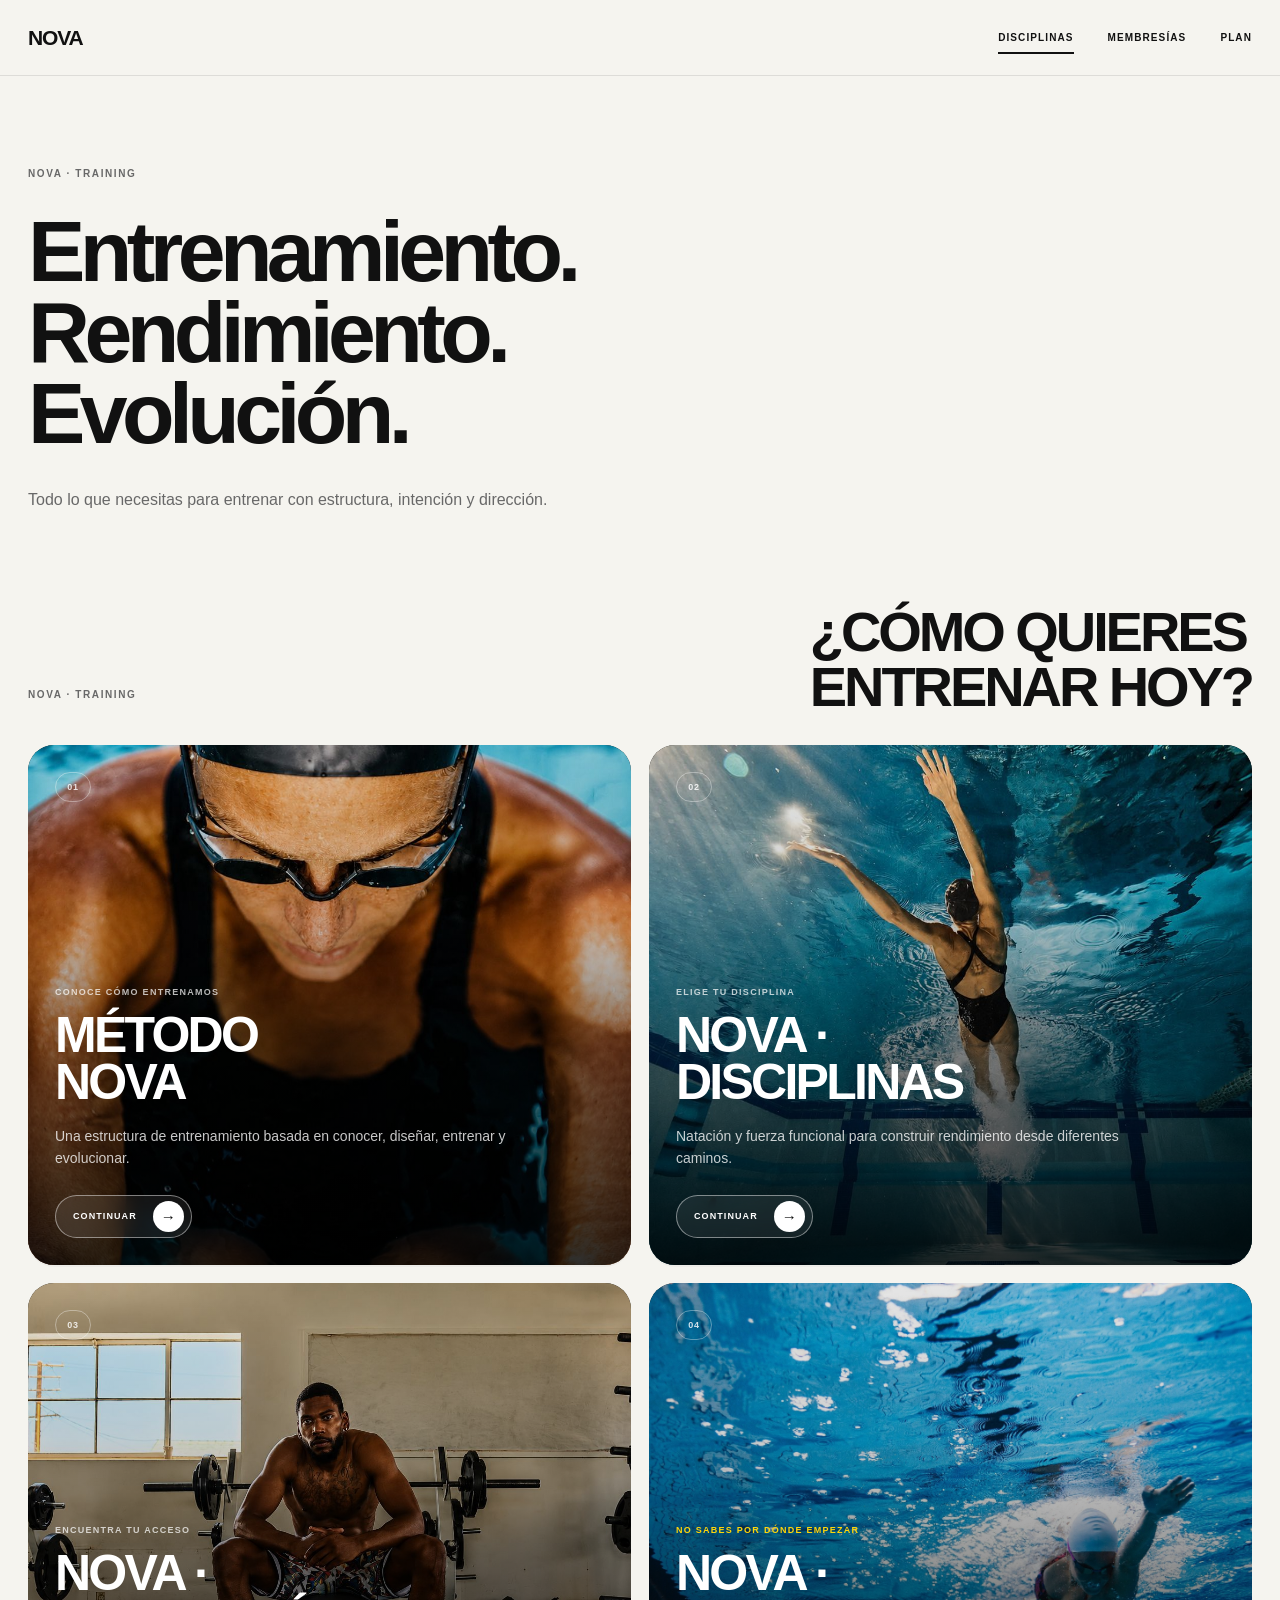
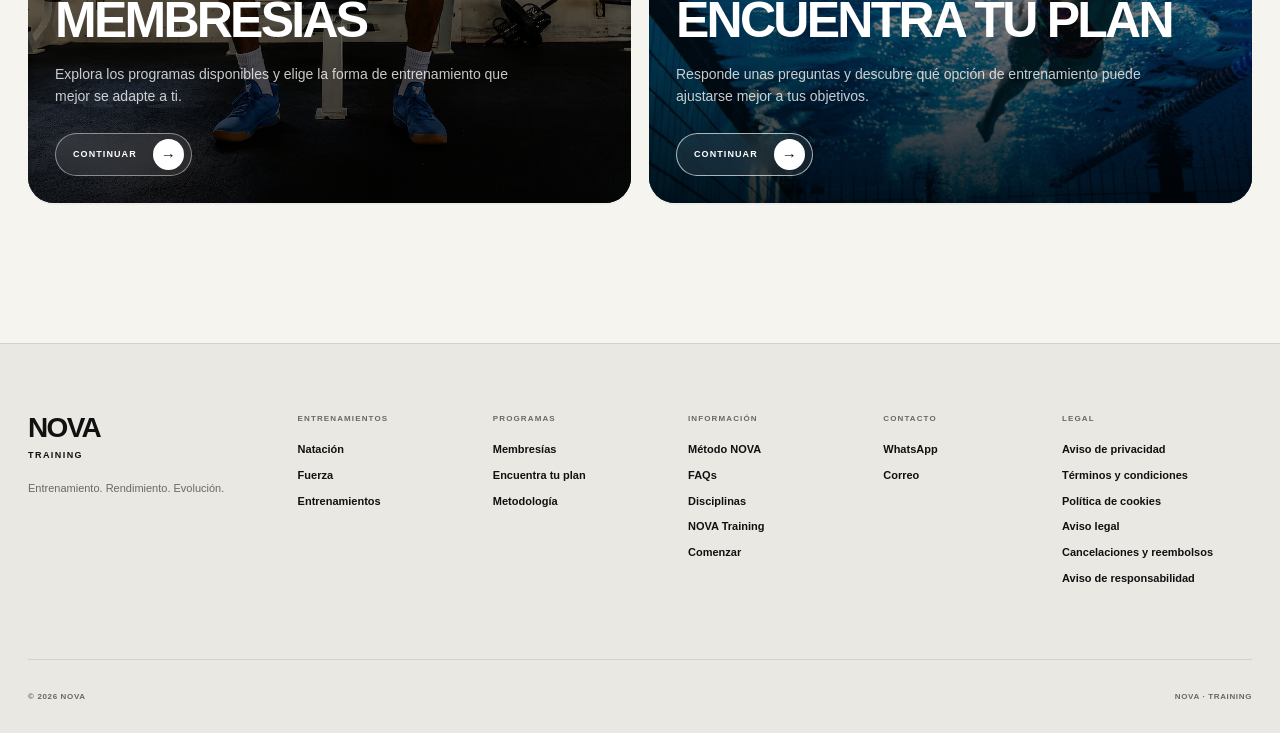
==== commit bac4a7b0: "Update index.html" ====
--- a/index.html
+++ b/index.html
@@ -10,12 +10,855 @@
         content="width=device-width, initial-scale=1.0"
     >
 
-    <title>NOVA · Disciplinas</title>
+    <title>NOVA · Training</title>
 
     <link
         rel="stylesheet"
-        href="css/training.css"
+        href="css/index.css"
     >
+
+    <style>
+
+        /* =====================================================
+           NOVA · LEGAL MODAL
+        ====================================================== */
+
+        .nova-legal-text {
+
+            max-height:
+                min(
+                    58vh,
+                    620px
+                );
+
+            overflow-y:
+                auto;
+
+            padding-right:
+                10px;
+
+        }
+
+
+        .nova-legal-text::-webkit-scrollbar {
+
+            width:
+                4px;
+
+        }
+
+
+        .nova-legal-text::-webkit-scrollbar-track {
+
+            background:
+                rgba(
+                    255,
+                    255,
+                    255,
+                    .04
+                );
+
+            border-radius:
+                20px;
+
+        }
+
+
+        .nova-legal-text::-webkit-scrollbar-thumb {
+
+            background:
+                rgba(
+                    255,
+                    255,
+                    255,
+                    .18
+                );
+
+            border-radius:
+                20px;
+
+        }
+
+
+        .nova-legal-text p {
+
+            margin:
+                0 0 18px;
+
+            color:
+                rgba(
+                    255,
+                    255,
+                    255,
+                    .62
+                );
+
+            font-size:
+                13px;
+
+            line-height:
+                1.75;
+
+        }
+
+
+        .nova-legal-text p:last-child {
+
+            margin-bottom:
+                0;
+
+        }
+
+
+        .nova-legal-heading {
+
+            margin:
+                26px 0 12px;
+
+            color:
+                rgba(
+                    255,
+                    255,
+                    255,
+                    .9
+                );
+
+            font-size:
+                11px;
+
+            font-weight:
+                700;
+
+            letter-spacing:
+                .12em;
+
+            text-transform:
+                uppercase;
+
+        }
+
+
+        .nova-legal-heading:first-child {
+
+            margin-top:
+                0;
+
+        }
+
+
+        .nova-legal-list {
+
+            display:
+                grid;
+
+            gap:
+                9px;
+
+            margin:
+                0 0 20px;
+
+            padding:
+                0;
+
+            list-style:
+                none;
+
+        }
+
+
+        .nova-legal-list li {
+
+            position:
+                relative;
+
+            padding-left:
+                17px;
+
+            color:
+                rgba(
+                    255,
+                    255,
+                    255,
+                    .56
+                );
+
+            font-size:
+                12px;
+
+            line-height:
+                1.65;
+
+        }
+
+
+        .nova-legal-list li::before {
+
+            content:
+                "•";
+
+            position:
+                absolute;
+
+            left:
+                0;
+
+            color:
+                rgba(
+                    255,
+                    255,
+                    255,
+                    .32
+                );
+
+        }
+
+
+        .nova-modal-legal-footer {
+
+            display:
+                flex;
+
+            align-items:
+                center;
+
+            justify-content:
+                space-between;
+
+            gap:
+                20px;
+
+            margin-top:
+                28px;
+
+            padding-top:
+                18px;
+
+            border-top:
+                1px solid
+                rgba(
+                    255,
+                    255,
+                    255,
+                    .08
+                );
+
+        }
+
+
+        .nova-modal-legal-footer span {
+
+            color:
+                rgba(
+                    255,
+                    255,
+                    255,
+                    .32
+                );
+
+            font-size:
+                9px;
+
+            font-weight:
+                700;
+
+            letter-spacing:
+                .12em;
+
+            text-transform:
+                uppercase;
+
+        }
+
+
+        /* =====================================================
+           NOVA · FAQ MODAL
+        ====================================================== */
+
+        .nova-faq-text {
+
+            max-height:
+                min(
+                    62vh,
+                    650px
+                );
+
+            overflow-y:
+                auto;
+
+            padding-right:
+                8px;
+
+        }
+
+
+        .nova-faq-text::-webkit-scrollbar {
+
+            width:
+                4px;
+
+        }
+
+
+        .nova-faq-text::-webkit-scrollbar-track {
+
+            background:
+                rgba(
+                    0,
+                    0,
+                    0,
+                    .06
+                );
+
+            border-radius:
+                20px;
+
+        }
+
+
+        .nova-faq-text::-webkit-scrollbar-thumb {
+
+            background:
+                rgba(
+                    0,
+                    0,
+                    0,
+                    .18
+                );
+
+            border-radius:
+                20px;
+
+        }
+
+
+        .nova-faq-list {
+
+            display:
+                grid;
+
+            gap:
+                8px;
+
+            margin-top:
+                24px;
+
+        }
+
+
+        .nova-faq-item {
+
+            overflow:
+                hidden;
+
+            border:
+                1px solid
+                rgba(
+                    0,
+                    0,
+                    0,
+                    .09
+                );
+
+            border-radius:
+                16px;
+
+            background:
+                rgba(
+                    0,
+                    0,
+                    0,
+                    .025
+                );
+
+        }
+
+
+        .nova-faq-question {
+
+            display:
+                flex;
+
+            align-items:
+                center;
+
+            justify-content:
+                space-between;
+
+            gap:
+                20px;
+
+            width:
+                100%;
+
+            padding:
+                17px 18px;
+
+            border:
+                0;
+
+            background:
+                transparent;
+
+            color:
+                rgba(
+                    0,
+                    0,
+                    0,
+                    .88
+                );
+
+            font-family:
+                inherit;
+
+            font-size:
+                13px;
+
+            font-weight:
+                700;
+
+            line-height:
+                1.45;
+
+            text-align:
+                left;
+
+            cursor:
+                pointer;
+
+        }
+
+
+        .nova-faq-question span {
+
+            flex:
+                1;
+
+        }
+
+
+        .nova-faq-icon {
+
+            display:
+                flex;
+
+            align-items:
+                center;
+
+            justify-content:
+                center;
+
+            flex:
+                0 0 auto;
+
+            width:
+                26px;
+
+            height:
+                26px;
+
+            border:
+                1px solid
+                rgba(
+                    0,
+                    0,
+                    0,
+                    .12
+                );
+
+            border-radius:
+                50%;
+
+            color:
+                rgba(
+                    0,
+                    0,
+                    0,
+                    .65
+                );
+
+            font-size:
+                16px;
+
+            font-weight:
+                400;
+
+            line-height:
+                1;
+
+            transition:
+                transform .25s ease,
+                background .25s ease,
+                color .25s ease;
+
+        }
+
+
+        .nova-faq-answer {
+
+            display:
+                none;
+
+            padding:
+                0 18px 18px;
+
+        }
+
+
+        .nova-faq-answer p {
+
+            margin:
+                0;
+
+            color:
+                rgba(
+                    0,
+                    0,
+                    0,
+                    .62
+                );
+
+            font-size:
+                12px;
+
+            line-height:
+                1.7;
+
+        }
+
+
+        .nova-faq-item.is-open
+        .nova-faq-answer {
+
+            display:
+                block;
+
+        }
+
+
+        .nova-faq-item.is-open
+        .nova-faq-icon {
+
+            transform:
+                rotate(45deg);
+
+            background:
+                #000;
+
+            color:
+                #fff;
+
+        }
+
+
+        .nova-faq-footer {
+
+            display:
+                flex;
+
+            align-items:
+                center;
+
+            justify-content:
+                space-between;
+
+            gap:
+                20px;
+
+            margin-top:
+                24px;
+
+            padding-top:
+                17px;
+
+            border-top:
+                1px solid
+                rgba(
+                    0,
+                    0,
+                    0,
+                    .08
+                );
+
+        }
+
+
+        .nova-faq-footer span {
+
+            color:
+                rgba(
+                    0,
+                    0,
+                    0,
+                    .38
+                );
+
+            font-size:
+                9px;
+
+            font-weight:
+                700;
+
+            letter-spacing:
+                .12em;
+
+            text-transform:
+                uppercase;
+
+        }
+
+
+        @media (max-width: 700px) {
+
+            .nova-legal-text {
+
+                max-height:
+                    55vh;
+
+                padding-right:
+                    3px;
+
+            }
+
+
+            .nova-legal-text p {
+
+                font-size:
+                    12px;
+
+                line-height:
+                    1.7;
+
+                margin-bottom:
+                    16px;
+
+            }
+
+
+            .nova-legal-heading {
+
+                margin-top:
+                    23px;
+
+            }
+
+
+            .nova-modal-legal-footer {
+
+                align-items:
+                    flex-start;
+
+                flex-direction:
+                    column;
+
+                gap:
+                    7px;
+
+            }
+
+
+            .nova-faq-text {
+
+                max-height:
+                    58vh;
+
+                padding-right:
+                    3px;
+
+            }
+
+
+            .nova-faq-list {
+
+                margin-top:
+                    20px;
+
+                gap:
+                    7px;
+
+            }
+
+
+            .nova-faq-question {
+
+                padding:
+                    15px;
+
+                font-size:
+                    12px;
+
+            }
+
+
+            .nova-faq-answer {
+
+                padding:
+                    0 15px 16px;
+
+            }
+
+
+            .nova-faq-answer p {
+
+                font-size:
+                    11.5px;
+
+                line-height:
+                    1.65;
+
+            }
+
+
+            .nova-faq-footer {
+
+                align-items:
+                    flex-start;
+
+                flex-direction:
+                    column;
+
+                gap:
+                    7px;
+
+            }
+
+        }
+
+
+        .nova-legal-text p {
+
+            margin:
+                0 0 18px;
+
+            color:
+                rgba(
+                    0,
+                    0,
+                    0,
+                    .72
+                );
+
+            font-size:
+                13px;
+
+            line-height:
+                1.75;
+
+        }
+
+
+        .nova-legal-heading {
+
+            margin:
+                26px 0 12px;
+
+            color:
+                rgba(
+                    0,
+                    0,
+                    0,
+                    .9
+                );
+
+            font-size:
+                11px;
+
+            font-weight:
+                700;
+
+            letter-spacing:
+                .12em;
+
+            text-transform:
+                uppercase;
+
+        }
+
+
+        .nova-legal-list li {
+
+            position:
+                relative;
+
+            padding-left:
+                17px;
+
+            color:
+                rgba(
+                    0,
+                    0,
+                    0,
+                    .68
+                );
+
+            font-size:
+                12px;
+
+            line-height:
+                1.65;
+
+        }
+
+
+        .nova-legal-list li::before {
+
+            content:
+                "•";
+
+            position:
+                absolute;
+
+            left:
+                0;
+
+            color:
+                rgba(
+                    0,
+                    0,
+                    0,
+                    .4
+                );
+
+        }
+
+
+        .nova-modal-legal-footer span {
+
+            color:
+                rgba(
+                    0,
+                    0,
+                    0,
+                    .4
+                );
+
+            font-size:
+                9px;
+
+            font-weight:
+                700;
+
+            letter-spacing:
+                .12em;
+
+            text-transform:
+                uppercase;
+
+        }
+
+        /* =====================================================
+   NOVA · FAQ PLUS · SIN ANIMACIÓN
+===================================================== */
+
+.nova-faq-question > span:last-child {
+    transition: none !important;
+    transform: none !important;
+}
+
+.nova-faq-item[open] .nova-faq-question > span:last-child {
+    transition: none !important;
+    transform: none !important;
+}
+    </style>
 
 </head>
 
@@ -27,24 +870,24 @@
 
     <div
         class="nova-page-transition"
-        id="pageTransition"
+        id="novaPageTransition"
         aria-hidden="true"
     >
 
         <div class="nova-page-transition-inner">
 
-            <div class="nova-page-transition-brand">
+            <span class="nova-page-transition-brand">
                 NOVA
-            </div>
-
-            <div class="nova-page-transition-line"></div>
-
-            <div
+            </span>
+
+            <span class="nova-page-transition-line"></span>
+
+            <span
                 class="nova-page-transition-label"
-                id="pageTransitionLabel"
+                id="novaPageTransitionLabel"
             >
                 CARGANDO
-            </div>
+            </span>
 
         </div>
 
@@ -55,21 +898,20 @@
          NOVA · HEADER
     ====================================================== -->
 
-    <header class="nova-top">
+    <header
+        class="nova-top"
+        id="top"
+    >
 
         <div class="nova-top-inner">
 
             <a
                 href="index.html"
-                class="nova-brand nova-page-link"
-                data-page-title="NOVA"
-                aria-label="NOVA"
+                class="nova-brand"
+                aria-label="NOVA · Inicio"
             >
                 NOVA
             </a>
-
-
-            <!-- DESKTOP NAV -->
 
             <nav
                 class="nova-desktop-nav"
@@ -78,32 +920,26 @@
 
                 <a
                     href="training.html"
-                    class="nova-nav-link is-active nova-page-link"
-                    data-page-title="DISCIPLINAS"
+                    class="nova-nav-link is-active"
                 >
                     DISCIPLINAS
                 </a>
 
                 <a
                     href="programas.html"
-                    class="nova-nav-link nova-page-link"
-                    data-page-title="MEMBRESÍAS"
+                    class="nova-nav-link"
                 >
                     MEMBRESÍAS
                 </a>
 
                 <a
                     href="#novaPlan"
-                    class="nova-nav-link"
-                    data-page-title="PLAN"
+                    class="nova-nav-link js-open-survey"
                 >
                     PLAN
                 </a>
 
             </nav>
-
-
-            <!-- MENU BUTTON -->
 
             <button
                 type="button"
@@ -129,416 +965,370 @@
     ====================================================== -->
 
     <div
+        class="nova-menu-overlay"
+        id="novaMenuOverlay"
+        aria-hidden="true"
+    ></div>
+
+    <aside
         class="nova-menu"
         id="novaMenu"
         aria-hidden="true"
     >
 
-        <div
-            class="nova-menu-overlay"
-            id="novaMenuOverlay"
-        ></div>
-
-
         <div class="nova-menu-inner">
 
-            <button
-                type="button"
-                class="nova-menu-close"
-                id="novaMenuClose"
-                aria-label="Cerrar menú"
-            >
-                ×
-            </button>
-
+            <div class="nova-menu-top">
+
+                <span class="nova-menu-label">
+                    NOVA
+                </span>
+
+                <button
+                    type="button"
+                    class="nova-menu-close"
+                    id="novaMenuClose"
+                    aria-label="Cerrar menú"
+                >
+                    ×
+                </button>
+
+            </div>
 
             <nav
-                class="nova-menu-nav"
+                class="nova-menu-links"
                 aria-label="Menú móvil"
             >
 
                 <a
                     href="index.html"
-                    class="nova-menu-link nova-page-link"
-                    data-page-title="NOVA"
+                    class="nova-menu-link"
                 >
-
-                    <span class="nova-menu-number">
-                        01
-                    </span>
-
-                    <strong>
-                        NOVA
-                    </strong>
-
-                    <span class="nova-menu-arrow">
-                        →
-                    </span>
-
+                    <span>01</span>
+                    <strong>NOVA</strong>
                 </a>
-
 
                 <a
                     href="training.html"
-                    class="nova-menu-link is-active nova-page-link"
+                    class="nova-menu-link nova-page-link is-active"
                     data-page-title="DISCIPLINAS"
                 >
-
-                    <span class="nova-menu-number">
-                        02
-                    </span>
-
-                    <strong>
-                        DISCIPLINAS
-                    </strong>
-
-                    <span class="nova-menu-arrow">
-                        →
-                    </span>
-
+                    <span>02</span>
+                    <strong>DISCIPLINAS</strong>
                 </a>
 
-
                 <a
-                    href="programas.html"
-                    class="nova-menu-link nova-page-link"
-                    data-page-title="MEMBRESÍAS"
+                    href="#novaMemberships"
+                    class="nova-menu-link js-open-memberships"
                 >
-
-                    <span class="nova-menu-number">
-                        03
-                    </span>
-
-                    <strong>
-                        MEMBRESÍAS
-                    </strong>
-
-                    <span class="nova-menu-arrow">
-                        →
-                    </span>
-
+                    <span>03</span>
+                    <strong>MEMBRESÍAS</strong>
                 </a>
-
 
                 <a
                     href="#novaPlan"
-                    class="nova-menu-link"
-                    data-page-title="PLAN"
+                    class="nova-menu-link js-open-survey"
                 >
-
-                    <span class="nova-menu-number">
-                        04
-                    </span>
-
-                    <strong>
-                        PLAN
-                    </strong>
-
-                    <span class="nova-menu-arrow">
-                        →
-                    </span>
-
+                    <span>04</span>
+                    <strong>PLAN</strong>
                 </a>
 
             </nav>
 
-
-            <div class="nova-menu-footer">
-
-                <span>
-                    NOVA · TRAINING
-                </span>
-
-                <span>
-                    2026
-                </span>
-
-            </div>
-
         </div>
 
-    </div>
+    </aside>
 
 
     <!-- =====================================================
          NOVA · MAIN
     ====================================================== -->
 
-    <main class="nova-page nova-training-page">
-
-
-        <!-- =================================================
-             HERO
-        ================================================== -->
-
-        <section class="nova-training-hero">
-
-            <div class="nova-training-hero-inner">
-
-                <div class="nova-eyebrow">
-                    NOVA · DISCIPLINAS
+    <main
+        class="nova-page nova-training-page"
+        id="principalPage"
+    >
+
+        <div class="nova-container">
+
+
+            <!-- =================================================
+                 01 · NOVA TRAINING
+            ================================================== -->
+
+            <section
+                class="nova-training-hero"
+                aria-labelledby="trainingTitle"
+            >
+
+                <div class="nova-section-eyebrow">
+                    NOVA · TRAINING
                 </div>
 
-                <h1>
+                <h1
+                    class="nova-training-title"
+                    id="trainingTitle"
+                >
                     Entrenamiento.<br>
                     Rendimiento.<br>
                     Evolución.
                 </h1>
 
-                <p>
-                    Elige tu disciplina y entrena con una estructura
-                    diseñada para avanzar.
+                <p class="nova-training-intro">
+                    Todo lo que necesitas para entrenar con estructura,
+                    intención y dirección.
                 </p>
 
-            </div>
-
-        </section>
-
-
-        <!-- =================================================
-             NATACIÓN
-        ================================================== -->
-
-        <section
-            class="nova-training-section"
-            id="natacion"
-        >
-
-            <div class="nova-training-section-header">
-
-                <div>
-
-                    <div class="nova-eyebrow">
-                        01 · DISCIPLINA
+            </section>
+
+
+            <!-- =================================================
+                 02 · TRAINING NAVIGATION
+            ================================================== -->
+
+            <section
+                class="nova-training-navigation"
+                aria-labelledby="trainingNavigationTitle"
+            >
+
+                <div class="nova-training-navigation-header">
+
+                    <div class="nova-section-eyebrow">
+                        NOVA · TRAINING
                     </div>
 
-                    <h2>
-                        NATACIÓN
+                    <h2
+                        class="nova-training-navigation-title"
+                        id="trainingNavigationTitle"
+                    >
+                        ¿CÓMO QUIERES<br>
+                        ENTRENAR HOY?
                     </h2>
 
                 </div>
 
-                <p>
-                    Técnica, resistencia y ritmo para construir
-                    una base sólida dentro del agua.
-                </p>
-
-            </div>
-
-
-            <div
-                class="nova-training-grid"
-                id="swimmingRoutineGrid"
-            ></div>
-
-        </section>
-
-
-        <!-- =================================================
-             FUERZA
-        ================================================== -->
-
-        <section
-            class="nova-training-section"
-            id="fuerza"
-        >
-
-            <div class="nova-training-section-header">
-
-                <div>
-
-                    <div class="nova-eyebrow">
-                        02 · DISCIPLINA
-                    </div>
-
-                    <h2>
-                        FUERZA
-                    </h2>
+
+                <!-- =============================================
+                     FOUR MAIN CARDS
+                ============================================== -->
+
+                <div class="nova-training-cards">
+
+
+                    <!-- =========================================
+                         CARD 01 · MÉTODO
+                    ========================================== -->
+
+                    <a
+                        href="#novaMethod"
+                        class="nova-training-card js-open-method"
+                        data-page-title="MÉTODO NOVA"
+                    >
+
+                        <div
+                            class="nova-training-card-image"
+                            style="background-image: url('img/WhatsApp\ Image\ 2.jpeg');"
+                        ></div>
+
+                        <div class="nova-training-card-overlay"></div>
+
+                        <div class="nova-training-card-top">
+
+                            <span class="nova-training-card-number">
+                                01
+                            </span>
+
+                        </div>
+
+                        <div class="nova-training-card-content">
+
+                            <span class="nova-training-card-label">
+                                CONOCE CÓMO ENTRENAMOS
+                            </span>
+
+                            <h3>
+                                MÉTODO<br>
+                                NOVA
+                            </h3>
+
+                            <p>
+                                Una estructura de entrenamiento basada
+                                en conocer, diseñar, entrenar y evolucionar.
+                            </p>
+
+                            <span class="nova-training-card-button">
+                                CONTINUAR
+                                <span>→</span>
+                            </span>
+
+                        </div>
+
+                    </a>
+
+
+                    <!-- =========================================
+                         CARD 02 · DISCIPLINAS
+                    ========================================== -->
+
+                    <a
+                        href="training.html"
+                        class="nova-training-card nova-page-link"
+                        data-page-title="DISCIPLINAS"
+                    >
+
+                        <div
+                            class="nova-training-card-image"
+                            style="background-image: url('img/WhatsApp Image 4.jpeg');"
+                        ></div>
+
+                        <div class="nova-training-card-overlay"></div>
+
+                        <div class="nova-training-card-top">
+
+                            <span class="nova-training-card-number">
+                                02
+                            </span>
+
+                        </div>
+
+                        <div class="nova-training-card-content">
+
+                            <span class="nova-training-card-label">
+                                ELIGE TU DISCIPLINA
+                            </span>
+
+                            <h3>
+                                NOVA ·<br>
+                                DISCIPLINAS
+                            </h3>
+
+                            <p>
+                                Natación y fuerza funcional para construir
+                                rendimiento desde diferentes caminos.
+                            </p>
+
+                            <span class="nova-training-card-button">
+                                CONTINUAR
+                                <span>→</span>
+                            </span>
+
+                        </div>
+
+                    </a>
+
+
+                    <!-- =========================================
+                         CARD 03 · MEMBRESÍAS
+                    ========================================== -->
+
+                    <a
+                        href="#novaMemberships"
+                        class="nova-training-card js-open-memberships"
+                        data-page-title="MEMBRESÍAS"
+                    >
+
+                        <div
+                            class="nova-training-card-image"
+                            style="background-image: url('img/WhatsApp\ Image\ 3.jpeg');"
+                        ></div>
+
+                        <div class="nova-training-card-overlay"></div>
+
+                        <div class="nova-training-card-top">
+
+                            <span class="nova-training-card-number">
+                                03
+                            </span>
+
+                        </div>
+
+                        <div class="nova-training-card-content">
+
+                            <span class="nova-training-card-label">
+                                ENCUENTRA TU ACCESO
+                            </span>
+
+                            <h3>
+                                NOVA ·<br>
+                                MEMBRESÍAS
+                            </h3>
+
+                            <p>
+                                Explora los programas disponibles y elige
+                                la forma de entrenamiento que mejor se adapte
+                                a ti.
+                            </p>
+
+                            <span class="nova-training-card-button">
+                                CONTINUAR
+                                <span>→</span>
+                            </span>
+
+                        </div>
+
+                    </a>
+
+
+                    <!-- =========================================
+                         CARD 04 · ENCUENTRA TU PLAN
+                    ========================================== -->
+
+                    <a
+                        href="#novaPlan"
+                        class="nova-training-card nova-training-card-featured js-open-survey"
+                        data-page-title="PLAN"
+                    >
+
+                        <div
+                            class="nova-training-card-image"
+                            style="background-image: url('img/chaps.22.JPG');"
+                        ></div>
+
+                        <div class="nova-training-card-overlay"></div>
+
+                        <div class="nova-training-card-top">
+
+                            <span class="nova-training-card-number">
+                                04
+                            </span>
+
+                        </div>
+
+                        <div class="nova-training-card-content">
+
+                            <span class="nova-training-card-label">
+                                NO SABES POR DÓNDE EMPEZAR
+                            </span>
+
+                            <h3>
+                                NOVA ·<br>
+                                ENCUENTRA TU PLAN
+                            </h3>
+
+                            <p>
+                                Responde unas preguntas y descubre qué opción
+                                de entrenamiento puede ajustarse mejor a tus
+                                objetivos.
+                            </p>
+
+                            <span class="nova-training-card-button">
+                                CONTINUAR
+                                <span>→</span>
+                            </span>
+
+                        </div>
+
+                    </a>
+
 
                 </div>
 
-                <p>
-                    Fuerza funcional, estabilidad, control y
-                    capacidad para construir un cuerpo más fuerte.
-                </p>
-
-            </div>
-
-
-            <div
-                class="nova-training-grid"
-                id="strengthRoutineGrid"
-            ></div>
-
-        </section>
-
+            </section>
+
+
+        </div>
 
     </main>
-
-
-    <!-- =====================================================
-         NOVA · ROUTINE MODAL
-    ====================================================== -->
-
-    <div
-        class="nova-routine-modal"
-        id="routineModal"
-        aria-hidden="true"
-    >
-
-        <div
-            class="nova-routine-modal-overlay"
-            id="routineModalOverlay"
-        ></div>
-
-
-        <div
-            class="nova-routine-modal-panel"
-            role="dialog"
-            aria-modal="true"
-            aria-labelledby="routineModalTitle"
-        >
-
-            <button
-                type="button"
-                class="nova-routine-modal-close"
-                id="routineModalClose"
-                aria-label="Cerrar rutina"
-            >
-                ×
-            </button>
-
-
-            <div class="nova-routine-modal-header">
-
-                <div
-                    class="nova-routine-modal-number"
-                    id="routineModalNumber"
-                >
-                    01
-                </div>
-
-                <div>
-
-                    <div
-                        class="nova-eyebrow"
-                        id="routineModalDiscipline"
-                    >
-                        NATACIÓN
-                    </div>
-
-                    <h2
-                        id="routineModalTitle"
-                    >
-                        TÉCNICA Y BASE
-                    </h2>
-
-                </div>
-
-            </div>
-
-
-            <div class="nova-routine-modal-meta">
-
-                <div>
-
-                    <span>
-                        OBJETIVO
-                    </span>
-
-                    <strong id="routineModalObjective">
-                        Técnica
-                    </strong>
-
-                </div>
-
-
-                <div>
-
-                    <span>
-                        DURACIÓN
-                    </span>
-
-                    <strong id="routineModalDuration">
-                        60 min
-                    </strong>
-
-                </div>
-
-
-                <div>
-
-                    <span>
-                        NIVEL
-                    </span>
-
-                    <strong id="routineModalLevel">
-                        Base
-                    </strong>
-
-                </div>
-
-            </div>
-
-
-            <div class="nova-routine-modal-content">
-
-                <div
-                    class="nova-routine-description"
-                    id="routineModalDescription"
-                ></div>
-
-
-                <div class="nova-routine-blocks">
-
-                    <div class="nova-routine-block">
-
-                        <div class="nova-routine-block-title">
-                            SESIÓN
-                        </div>
-
-                        <div
-                            class="nova-routine-list"
-                            id="routineModalSession"
-                        ></div>
-
-                    </div>
-
-
-                    <div class="nova-routine-block">
-
-                        <div class="nova-routine-block-title">
-                            MATERIAL
-                        </div>
-
-                        <div
-                            class="nova-routine-material"
-                            id="routineModalMaterial"
-                        ></div>
-
-                    </div>
-
-
-                    <div class="nova-routine-block">
-
-                        <div class="nova-routine-block-title">
-                            ENFOQUE
-                        </div>
-
-                        <div
-                            class="nova-routine-focus"
-                            id="routineModalFocus"
-                        ></div>
-
-                    </div>
-
-                </div>
-
-            </div>
-
-        </div>
-
-    </div>
 
 
     <!-- =====================================================
@@ -547,22 +1337,39 @@
 
     <footer class="nova-footer">
 
-        <div class="nova-footer-grid">
-
-
-            <!-- ENTRENAMIENTOS -->
+        <div class="nova-footer-inner">
+
+            <div class="nova-footer-brand">
+
+                <a
+                    href="index.html#top"
+                    class="nova-footer-logo"
+                >
+                    NOVA
+                </a>
+
+                <p>
+                    TRAINING
+                </p>
+
+                <span>
+                    Entrenamiento. Rendimiento. Evolución.
+                </span>
+
+            </div>
+
 
             <div class="nova-footer-column">
 
-                <div class="nova-footer-title">
+                <h3>
                     ENTRENAMIENTOS
-                </div>
-
-                <a href="training.html#natacion">
+                </h3>
+
+                <a href="training.html">
                     Natación
                 </a>
 
-                <a href="training.html#fuerza">
+                <a href="training.html">
                     Fuerza
                 </a>
 
@@ -573,34 +1380,29 @@
             </div>
 
 
-            <!-- PROGRAMAS -->
-
             <div class="nova-footer-column">
 
-                <div class="nova-footer-title">
+                <h3>
                     PROGRAMAS
-                </div>
+                </h3>
 
                 <a
-                    href="programas.html"
-                    class="nova-page-link"
-                    data-page-title="MEMBRESÍAS"
+                    href="#novaMemberships"
+                    class="js-open-memberships"
                 >
                     Membresías
                 </a>
 
                 <a
-                    href="plan.html"
-                    class="nova-page-link"
-                    data-page-title="PLAN"
+                    href="#novaPlan"
+                    class="js-open-survey"
                 >
                     Encuentra tu plan
                 </a>
 
                 <a
-                    href="metodologia.html"
-                    class="nova-page-link"
-                    data-page-title="MÉTODO NOVA"
+                    href="#novaMethod"
+                    class="js-open-method"
                 >
                     Metodología
                 </a>
@@ -608,15 +1410,16 @@
             </div>
 
 
-            <!-- INFORMACIÓN -->
-
             <div class="nova-footer-column">
 
-                <div class="nova-footer-title">
+                <h3>
                     INFORMACIÓN
-                </div>
-
-                <a href="index.html#metodo">
+                </h3>
+
+                <a
+                    href="#novaMethod"
+                    class="js-open-method"
+                >
                     Método NOVA
                 </a>
 
@@ -636,9 +1439,8 @@
                 </a>
 
                 <a
-                    href="index.html#dudas"
-                    class="nova-page-link"
-                    data-page-title="PLAN"
+                    href="#novaPlan"
+                    class="js-open-survey"
                 >
                     Comenzar
                 </a>
@@ -646,69 +1448,85 @@
             </div>
 
 
-            <!-- CONTACTO -->
-
             <div class="nova-footer-column">
 
-                <div class="nova-footer-title">
+                <h3>
                     CONTACTO
-                </div>
+                </h3>
 
                 <a
                     href="https://wa.me/525612584271"
                     target="_blank"
-                    rel="noopener"
+                    rel="noopener noreferrer"
                 >
                     WhatsApp
                 </a>
 
                 <a href="mailto:hola@nova.training">
-                    hola@nova.training
+                    Correo
                 </a>
 
             </div>
 
 
-            <!-- LEGAL -->
+            <!-- =================================================
+                 LEGAL
+            ================================================== -->
 
             <div class="nova-footer-column">
 
-                <div class="nova-footer-title">
+                <h3>
                     LEGAL
-                </div>
+                </h3>
 
                 <a
-                    href="privacidad.html"
-                    class="nova-page-link"
-                    data-page-title="PRIVACIDAD"
+                    href="#novaLegal"
+                    class="js-open-legal"
+                    data-legal="privacy"
                 >
                     Aviso de privacidad
                 </a>
 
                 <a
-                    href="terminos.html"
-                    class="nova-page-link"
-                    data-page-title="TÉRMINOS"
+                    href="#novaLegal"
+                    class="js-open-legal"
+                    data-legal="terms"
                 >
                     Términos y condiciones
                 </a>
 
                 <a
-                    href="cookies.html"
-                    class="nova-page-link"
-                    data-page-title="COOKIES"
+                    href="#novaLegal"
+                    class="js-open-legal"
+                    data-legal="cookies"
                 >
-                    Cookies
+                    Política de cookies
                 </a>
 
                 <a
-                    href="aviso-legal.html"
-                    class="nova-page-link"
-                    data-page-title="AVISO LEGAL"
+                    href="#novaLegal"
+                    class="js-open-legal"
+                    data-legal="notice"
                 >
                     Aviso legal
                 </a>
 
+                <a
+                    href="#novaLegal"
+                    class="js-open-legal"
+                    data-legal="cancellations"
+                >
+                    Cancelaciones y reembolsos
+                </a>
+
+                <a
+                    href="#novaLegal"
+                    class="js-open-legal"
+                    data-legal="responsibility"
+                >
+                    Aviso de responsabilidad
+                </a>
+
             </div>
 
         </div>
@@ -730,71 +1548,62 @@
 
 
     <!-- =====================================================
+         NOVA · MODAL GLOBAL
+    ====================================================== -->
+
+    <div
+        class="nova-modal"
+        id="novaModal"
+        aria-hidden="true"
+    >
+
+        <div
+            class="nova-modal-backdrop"
+            data-modal-close
+        ></div>
+
+
+        <div
+            class="nova-modal-dialog"
+            role="dialog"
+            aria-modal="true"
+            aria-labelledby="novaModalTitle"
+        >
+
+            <button
+                type="button"
+                class="nova-modal-close"
+                id="novaModalClose"
+                aria-label="Cerrar"
+            >
+                ×
+            </button>
+
+
+            <div
+                class="nova-modal-content"
+                id="novaModalContent"
+            ></div>
+
+        </div>
+
+    </div>
+
+
+    <!-- =====================================================
          NOVA · JAVASCRIPT
+         MENÚ + TRANSICIONES + MODALES + ENCUESTA + LEGAL + FAQ
     ====================================================== -->
 
     <script>
 
         document.addEventListener(
             "DOMContentLoaded",
-            () => {
+            function () {
 
 
                 /* =================================================
-                   PAGE TRANSITION
-                ================================================== */
-
-                const pageTransition =
-                    document.getElementById(
-                        "pageTransition"
-                    );
-
-                const pageTransitionLabel =
-                    document.getElementById(
-                        "pageTransitionLabel"
-                    );
-
-
-                function startPageTransition(link) {
-
-                    const destination =
-                        link.getAttribute("href");
-
-                    if (!destination) {
-                        return;
-                    }
-
-                    const title =
-                        link.dataset.pageTitle ||
-                        link.textContent.trim() ||
-                        "NOVA";
-
-                    pageTransitionLabel.textContent =
-                        title;
-
-                    document.body.classList.add(
-                        "nova-page-changing"
-                    );
-
-                    pageTransition.classList.add(
-                        "is-active"
-                    );
-
-                    window.setTimeout(
-                        () => {
-
-                            window.location.href =
-                                destination;
-
-                        },
-                        650
-                    );
-
-                }
-
-
-                /* =================================================
-                   MOBILE MENU
+                   ELEMENTOS GENERALES
                 ================================================== */
 
                 const menuButton =
@@ -818,65 +1627,2719 @@
                     );
 
 
+                const pageTransition =
+                    document.getElementById(
+                        "novaPageTransition"
+                    );
+
+                const pageTransitionLabel =
+                    document.getElementById(
+                        "novaPageTransitionLabel"
+                    );
+
+
+                const pageLinks =
+                    document.querySelectorAll(
+                        ".nova-page-link"
+                    );
+
+
+                const modal =
+                    document.getElementById(
+                        "novaModal"
+                    );
+
+                const modalContent =
+                    document.getElementById(
+                        "novaModalContent"
+                    );
+
+                const modalClose =
+                    document.getElementById(
+                        "novaModalClose"
+                    );
+
+
+                /*
+                 * RESPUESTAS DE "TU PLAN"
+                 *
+                 * Se mantienen únicamente en memoria durante
+                 * esta visita. No modifica la encuesta ni su flujo.
+                 */
+
+                let NOVA_SURVEY_ANSWERS = null;
+
+
+                /* =================================================
+                   MENÚ
+                ================================================== */
+
                 function openMenu() {
+
+                    if (
+                        !menu ||
+                        !menuButton
+                    ) {
+                        return;
+                    }
+
+
+                    menu.classList.add(
+                        "is-open"
+                    );
+
+
+                    if (menuOverlay) {
+
+                        menuOverlay.classList.add(
+                            "is-open"
+                        );
+
+                    }
+
 
                     menuButton.classList.add(
                         "is-open"
                     );
 
-                    menu.classList.add(
-                        "is-open"
-                    );
-
-                    document.body.classList.add(
-                        "nova-menu-open"
-                    );
 
                     menuButton.setAttribute(
                         "aria-expanded",
                         "true"
                     );
 
+
                     menu.setAttribute(
                         "aria-hidden",
                         "false"
                     );
 
+
+                    if (menuOverlay) {
+
+                        menuOverlay.setAttribute(
+                            "aria-hidden",
+                            "false"
+                        );
+
+                    }
+
+
+                    document.body.classList.add(
+                        "nova-menu-open"
+                    );
+
                 }
 
 
                 function closeMenu() {
+
+                    if (
+                        !menu ||
+                        !menuButton
+                    ) {
+                        return;
+                    }
+
+
+                    menu.classList.remove(
+                        "is-open"
+                    );
+
+
+                    if (menuOverlay) {
+
+                        menuOverlay.classList.remove(
+                            "is-open"
+                        );
+
+                    }
+
 
                     menuButton.classList.remove(
                         "is-open"
                     );
 
-                    menu.classList.remove(
-                        "is-open"
-                    );
-
-                    document.body.classList.remove(
-                        "nova-menu-open"
-                    );
 
                     menuButton.setAttribute(
                         "aria-expanded",
                         "false"
                     );
 
+
                     menu.setAttribute(
                         "aria-hidden",
                         "true"
                     );
 
+
+                    if (menuOverlay) {
+
+                        menuOverlay.setAttribute(
+                            "aria-hidden",
+                            "true"
+                        );
+
+                    }
+
+
+                    document.body.classList.remove(
+                        "nova-menu-open"
+                    );
+
                 }
 
 
-                menuButton.addEventListener(
+                if (menuButton) {
+
+                    menuButton.addEventListener(
+                        "click",
+                        function () {
+
+                            if (
+                                menuButton.classList.contains(
+                                    "is-open"
+                                )
+                            ) {
+
+                                closeMenu();
+
+                            } else {
+
+                                openMenu();
+
+                            }
+
+                        }
+                    );
+
+                }
+
+
+                if (menuClose) {
+
+                    menuClose.addEventListener(
+                        "click",
+                        closeMenu
+                    );
+
+                }
+
+
+                if (menuOverlay) {
+
+                    menuOverlay.addEventListener(
+                        "click",
+                        closeMenu
+                    );
+
+                }
+
+
+                /* =================================================
+                   TRANSICIÓN DE PÁGINA
+                ================================================== */
+
+                function startPageTransition(
+                    link
+                ) {
+
+                    if (!link) {
+                        return;
+                    }
+
+
+                    const destination =
+                        link.getAttribute(
+                            "href"
+                        );
+
+
+                    if (
+                        !destination ||
+                        destination === "#" ||
+                        destination.startsWith(
+                            "javascript:"
+                        )
+                    ) {
+                        return;
+                    }
+
+
+                    const title =
+                        link.getAttribute(
+                            "data-page-title"
+                        ) || "NOVA";
+
+
+                    if (pageTransitionLabel) {
+
+                        pageTransitionLabel.textContent =
+                            title;
+
+                    }
+
+
+                    document.body.classList.add(
+                        "nova-page-changing"
+                    );
+
+
+                    if (pageTransition) {
+
+                        pageTransition.classList.add(
+                            "is-active"
+                        );
+
+                    }
+
+
+                    window.setTimeout(
+                        function () {
+
+                            window.location.href =
+                                destination;
+
+                        },
+                        650
+                    );
+
+                }
+
+
+                pageLinks.forEach(
+                    function (link) {
+
+                        link.addEventListener(
+                            "click",
+                            function (event) {
+
+                                if (
+                                    event.ctrlKey ||
+                                    event.metaKey ||
+                                    event.shiftKey ||
+                                    event.altKey ||
+                                    event.button !== 0
+                                ) {
+
+                                    return;
+
+                                }
+
+
+                                event.preventDefault();
+
+
+                                closeMenu();
+
+
+                                startPageTransition(
+                                    link
+                                );
+
+                            }
+                        );
+
+                    }
+                );
+
+
+                /* =================================================
+                   MODAL
+                ================================================== */
+
+                function openModal(
+                    html
+                ) {
+
+                    if (
+                        !modal ||
+                        !modalContent
+                    ) {
+                        return;
+                    }
+
+
+                    modalContent.innerHTML =
+                        html;
+
+
+                    modal.classList.add(
+                        "is-open"
+                    );
+
+
+                    modal.setAttribute(
+                        "aria-hidden",
+                        "false"
+                    );
+
+
+                    document.body.classList.add(
+                        "nova-modal-open"
+                    );
+
+                }
+
+
+                function closeModal() {
+
+                    if (!modal) {
+                        return;
+                    }
+
+
+                    modal.classList.remove(
+                        "is-open"
+                    );
+
+
+                    modal.setAttribute(
+                        "aria-hidden",
+                        "true"
+                    );
+
+
+                    document.body.classList.remove(
+                        "nova-modal-open"
+                    );
+
+                }
+
+
+                if (modalClose) {
+
+                    modalClose.addEventListener(
+                        "click",
+                        closeModal
+                    );
+
+                }
+
+
+                if (modal) {
+
+                    modal.addEventListener(
+                        "click",
+                        function (event) {
+
+                            if (
+                                event.target.hasAttribute(
+                                    "data-modal-close"
+                                )
+                            ) {
+
+                                closeModal();
+
+                            }
+
+                        }
+                    );
+
+                }
+
+
+                /* =================================================
+                   MÉTODO NOVA
+                ================================================== */
+
+                const methodHTML = `
+
+                    <div class="nova-modal-eyebrow">
+                        NOVA · MÉTODO
+                    </div>
+
+
+                    <h2 id="novaModalTitle">
+                        No improvisamos.<br>
+                        Construimos.
+                    </h2>
+
+
+                    <div class="nova-modal-text">
+
+                        <p>
+                            La metodología NOVA parte de entender
+                            dónde estás, qué quieres conseguir y qué
+                            necesitas para avanzar.
+                        </p>
+
+                        <p>
+                            A partir de ahí construimos una estructura
+                            de entrenamiento que pueda evolucionar
+                            contigo.
+                        </p>
+
+                    </div>
+
+
+                    <div class="nova-modal-list">
+
+                        <div class="nova-modal-list-item">
+
+                            <span>01</span>
+
+                            <strong>
+                                CONOCEMOS
+                            </strong>
+
+                        </div>
+
+
+                        <div class="nova-modal-list-item">
+
+                            <span>02</span>
+
+                            <strong>
+                                DISEÑAMOS
+                            </strong>
+
+                        </div>
+
+
+                        <div class="nova-modal-list-item">
+
+                            <span>03</span>
+
+                            <strong>
+                                ENTRENAMOS
+                            </strong>
+
+                        </div>
+
+
+                        <div class="nova-modal-list-item">
+
+                            <span>04</span>
+
+                            <strong>
+                                EVOLUCIONAMOS
+                            </strong>
+
+                        </div>
+
+                    </div>
+
+
+                    <div class="nova-modal-text">
+
+                        <p>
+                            Cada etapa tiene un propósito: conocer tu
+                            punto de partida, diseñar el trabajo,
+                            ejecutarlo con intención y ajustar el proceso
+                            conforme evolucionas.
+                        </p>
+
+                    </div>
+
+
+                    <button
+                        type="button"
+                        class="nova-modal-action js-modal-go-training"
+                    >
+                        VER ENTRENAMIENTOS
+                        <span aria-hidden="true">
+                            →
+                        </span>
+                    </button>
+
+                `;
+
+
+                document
+                    .querySelectorAll(
+                        ".js-open-method"
+                    )
+                    .forEach(
+                        function (link) {
+
+                            link.addEventListener(
+                                "click",
+                                function (event) {
+
+                                    event.preventDefault();
+
+                                    closeMenu();
+
+                                    openModal(
+                                        methodHTML
+                                    );
+
+                                }
+                            );
+
+                        }
+                    );
+
+
+                document.addEventListener(
                     "click",
-                    () => {
+                    function (event) {
+
+                        const button =
+                            event.target.closest(
+                                ".js-modal-go-training"
+                            );
+
+
+                        if (!button) {
+                            return;
+                        }
+
+
+                        closeModal();
+
+
+                        window.setTimeout(
+                            function () {
+
+                                startPageTransition(
+                                    {
+                                        getAttribute: function (
+                                            attribute
+                                        ) {
+
+                                            if (
+                                                attribute ===
+                                                "href"
+                                            ) {
+
+                                                return "training.html";
+
+                                            }
+
+
+                                            if (
+                                                attribute ===
+                                                "data-page-title"
+                                            ) {
+
+                                                return "DISCIPLINAS";
+
+                                            }
+
+
+                                            return null;
+
+                                        }
+                                    }
+                                );
+
+                            },
+                            250
+                        );
+
+                    }
+                );
+
+
+                /* =================================================
+                   MEMBRESÍAS
+                ================================================== */
+
+                const NOVA_MEMBERSHIPS = [
+
+                    {
+
+                        number:
+                            "01",
+
+                        category:
+                            "NATACIÓN",
+
+                        title:
+                            "BASE",
+
+                        price:
+                            "$999",
+
+                        description:
+                            "Construye una base sólida de técnica, resistencia y adaptación dentro del agua.",
+
+                        details: [
+
+                            "Técnica",
+                            "Resistencia",
+                            "Ritmos",
+                            "Adaptación",
+                            "Progresión",
+                            "Seguimiento"
+
+                        ]
+
+                    },
+
+
+                    {
+
+                        number:
+                            "02",
+
+                        category:
+                            "NATACIÓN",
+
+                        title:
+                            "RENDIMIENTO",
+
+                        price:
+                            "$1,499",
+
+                        description:
+                            "Entrena para mejorar técnica, ritmos, resistencia y capacidad de rendimiento en alberca y/o aguas abiertas.",
+
+                        details: [
+
+                            "Eficiencia técnica",
+                            "Ritmo",
+                            "Velocidad",
+                            "Resistencia",
+                            "Carga",
+                            "Adaptación",
+                            "Seguimiento"
+
+                        ]
+
+                    },
+
+
+                    {
+
+                        number:
+                            "03",
+
+                        category:
+                            "FUERA DEL AGUA",
+
+                        title:
+                            "FUERZA",
+
+                        price:
+                            "$499",
+
+                        description:
+                            "Desarrolla capacidad física, acondicionamiento y fuerza para complementar tu entrenamiento.",
+
+                        details: [
+
+                            "Fuerza general",
+                            "Progresión",
+                            "Capacidad física",
+                            "Control de carga",
+                            "Complemento",
+                            "Seguimiento"
+
+                        ]
+
+                    }
+
+                ];
+
+
+                function membershipsHTML() {
+
+                    return `
+
+                        <div class="nova-modal-eyebrow">
+                            NOVA · MEMBRESÍAS
+                        </div>
+
+
+                        <h2 id="novaModalTitle">
+                            Encuentra tu punto de partida.
+                        </h2>
+
+
+                        <div class="nova-modal-text">
+
+                            <p>
+                                Elige la estructura que mejor se adapte
+                                a lo que quieres trabajar.
+                            </p>
+
+                        </div>
+
+
+                        <div class="nova-modal-memberships">
+
+                            ${NOVA_MEMBERSHIPS
+                                .map(
+                                    function (
+                                        membership,
+                                        index
+                                    ) {
+
+                                        return `
+
+                                            <article
+                                                class="nova-modal-membership"
+                                            >
+
+                                                <div class="nova-modal-membership-top">
+
+                                                    <span>
+                                                        ${membership.number}
+                                                    </span>
+
+                                                    <small>
+                                                        ${membership.category}
+                                                    </small>
+
+                                                </div>
+
+
+                                                <div class="nova-modal-membership-main">
+
+                                                    <h3>
+                                                        ${membership.title}
+                                                    </h3>
+
+                                                    <p>
+                                                        ${membership.description}
+                                                    </p>
+
+                                                </div>
+
+
+                                                <div class="nova-modal-membership-bottom">
+
+                                                    <strong>
+                                                        ${membership.price}
+                                                    </strong>
+
+                                                    <button
+                                                        type="button"
+                                                        class="nova-modal-membership-button"
+                                                        data-membership-index="${index}"
+                                                    >
+                                                        CONOCER
+                                                        <span>
+                                                            →
+                                                        </span>
+                                                    </button>
+
+                                                </div>
+
+                                            </article>
+
+                                        `;
+
+                                    }
+                                )
+                                .join("")}
+
+                        </div>
+
+
+                        <button
+                            type="button"
+                            class="nova-modal-action js-open-survey"
+                        >
+                            NO SÉ QUÉ ELEGIR
+                            <span aria-hidden="true">
+                                →
+                            </span>
+                        </button>
+
+                    `;
+
+                }
+
+
+                function openMemberships() {
+
+                    closeMenu();
+
+                    openModal(
+                        membershipsHTML()
+                    );
+
+                }
+
+
+                document
+                    .querySelectorAll(
+                        ".js-open-memberships"
+                    )
+                    .forEach(
+                        function (link) {
+
+                            link.addEventListener(
+                                "click",
+                                function (event) {
+
+                                    event.preventDefault();
+
+                                    openMemberships();
+
+                                }
+                            );
+
+                        }
+                    );
+
+
+                document.addEventListener(
+                    "click",
+                    function (event) {
+
+                        const membershipButton =
+                            event.target.closest(
+                                ".nova-modal-membership-button"
+                            );
+
 
                         if (
+                            membershipButton
+                        ) {
+
+                            const index =
+                                Number(
+                                    membershipButton.dataset
+                                        .membershipIndex
+                                );
+
+
+                            const membership =
+                                NOVA_MEMBERSHIPS[index];
+
+
+                            if (membership) {
+
+                                openMembershipDetail(
+                                    membership
+                                );
+
+                            }
+
+
+                            return;
+
+                        }
+
+
+                        const surveyButton =
+                            event.target.closest(
+                                ".js-open-survey"
+                            );
+
+
+                        if (
+                            surveyButton &&
+                            !surveyButton.classList.contains(
+                                "nova-nav-link"
+                            )
+                        ) {
+
+                            event.preventDefault();
+
+                            openSurvey();
+
+                        }
+
+                    }
+                );
+
+
+                function openMembershipDetail(
+                    membership
+                ) {
+
+                    let whatsappMessage =
+                        "Hola NOVA, quiero conocer el plan " +
+                        membership.title +
+                        " de " +
+                        membership.price +
+                        ".";
+
+
+                    /*
+                     * Si el usuario llegó desde "TU PLAN",
+                     * agregamos únicamente sus respuestas al mensaje.
+                     */
+
+                    if (NOVA_SURVEY_ANSWERS) {
+
+                        whatsappMessage +=
+                            "\n\nMIS RESPUESTAS DE TU PLAN:";
+
+
+                        whatsappMessage +=
+                            "\n• Disciplina: " +
+                            NOVA_SURVEY_ANSWERS.disciplina;
+
+
+                        whatsappMessage +=
+                            "\n• Objetivo: " +
+                            NOVA_SURVEY_ANSWERS.objetivo;
+
+
+                        whatsappMessage +=
+                            "\n• Nivel: " +
+                            NOVA_SURVEY_ANSWERS.nivel;
+
+
+                        whatsappMessage +=
+                            "\n• Experiencia: " +
+                            NOVA_SURVEY_ANSWERS.experiencia;
+
+
+                        whatsappMessage +=
+                            "\n• Disponibilidad: " +
+                            NOVA_SURVEY_ANSWERS.disponibilidad;
+
+
+                        whatsappMessage +=
+                            "\n• Distancia más larga: " +
+                            NOVA_SURVEY_ANSWERS.distancia;
+
+
+                        whatsappMessage +=
+                            "\n• Modalidad: " +
+                            NOVA_SURVEY_ANSWERS.modalidad;
+
+
+                        whatsappMessage +=
+                            "\n\nPLAN RECOMENDADO: " +
+                            NOVA_SURVEY_ANSWERS.plan;
+
+                    }
+
+
+                    const html = `
+
+                        <div class="nova-modal-eyebrow">
+                            NOVA · ${membership.category}
+                        </div>
+
+
+                        <h2 id="novaModalTitle">
+                            ${membership.title}
+                        </h2>
+
+
+                        <div class="nova-modal-text">
+
+                            <p>
+                                ${membership.description}
+                            </p>
+
+                        </div>
+
+
+                        <div class="nova-modal-list">
+
+                            ${membership.details
+                                .map(
+                                    function (
+                                        detail,
+                                        index
+                                    ) {
+
+                                        return `
+
+                                            <div class="nova-modal-list-item">
+
+                                                <span>
+                                                    ${String(
+                                                        index + 1
+                                                    ).padStart(
+                                                        2,
+                                                        "0"
+                                                    )}
+                                                </span>
+
+                                                <strong>
+                                                    ${detail}
+                                                </strong>
+
+                                            </div>
+
+                                        `;
+
+                                    }
+                                )
+                                .join("")}
+
+                        </div>
+
+
+                        <div class="nova-plan-investment">
+
+                            <span>
+                                INVERSIÓN
+                            </span>
+
+                            <strong>
+                                ${membership.price}
+                            </strong>
+
+                        </div>
+
+
+                        <a
+                            href="https://wa.me/525612584271?text=${encodeURIComponent(
+                                whatsappMessage
+                            )}"
+                            target="_blank"
+                            rel="noopener noreferrer"
+                            class="nova-modal-action"
+                        >
+                            QUIERO ESTE PLAN
+                            <span aria-hidden="true">
+                                →
+                            </span>
+                        </a>
+
+                    `;
+
+
+                    openModal(
+                        html
+                    );
+
+                }
+
+
+                /* =================================================
+                   FAQ NOVA
+                ================================================== */
+
+                const NOVA_FAQ_CONTENT = [
+
+                    {
+
+                        question:
+                            "¿Necesito experiencia para comenzar?",
+
+                        answer:
+                            "No es indispensable. NOVA cuenta con diferentes estructuras de entrenamiento que pueden adaptarse a distintos niveles de experiencia y objetivos."
+
+                    },
+
+
+                    {
+
+                        question:
+                            "¿Qué disciplinas incluye NOVA?",
+
+                        answer:
+                            "NOVA integra tres áreas de entrenamiento: natación, fuerza y HIT. Dependiendo del programa elegido, puedes trabajar una disciplina o combinar diferentes estímulos."
+
+                    },
+
+
+                    {
+
+                        question:
+                            "¿Puedo combinar natación con fuerza?",
+
+                        answer:
+                            "Sí. El programa POTENCIA combina natación y fuerza dentro de una misma estructura, buscando que ambas áreas trabajen de forma complementaria."
+
+                    },
+
+
+                    {
+
+                        question:
+                            "¿Qué programa debo elegir?",
+
+                        answer:
+                            "Depende de tu objetivo. EVOLUCIÓN está orientado al desarrollo de la natación; POTENCIA combina natación y fuerza; FUERA DEL AGUA integra HIT y fuerza; y FUERZA se centra exclusivamente en el desarrollo de fuerza."
+
+                    },
+
+
+                    {
+
+                        question:
+                            "¿Cómo se realiza el seguimiento?",
+
+                        answer:
+                            "El nivel de seguimiento depende del programa contratado. Puede incluir comunicación directa, ajustes de entrenamiento, revisión del progreso y videollamadas de acuerdo con el nivel de atención correspondiente."
+
+                    },
+
+
+                    {
+
+                        question:
+                            "¿Se utilizan videollamadas?",
+
+                        answer:
+                            "Sí. Los programas que incluyen videollamadas cuentan con sesiones de seguimiento destinadas a revisar el proceso, resolver dudas y realizar los ajustes necesarios."
+
+                    },
+
+
+                    {
+
+                        question:
+                            "¿Cómo funciona el análisis de video?",
+
+                        answer:
+                            "En los programas que incluyen análisis de video, se revisan aspectos técnicos del movimiento para identificar oportunidades de mejora y proporcionar correcciones específicas."
+
+                    },
+
+
+                    {
+
+                        question:
+                            "¿Puedo combinar el programa con mi entrenamiento actual?",
+
+                        answer:
+                            "Sí. La planificación puede considerar tu carga actual de entrenamiento para evitar estímulos innecesarios y mantener una progresión adecuada."
+
+                    },
+
+
+                    {
+
+                        question:
+                            "¿Qué pasa si no puedo cumplir todas las sesiones?",
+
+                        answer:
+                            "El programa puede ajustarse cuando existen cambios en tu disponibilidad. Se priorizan los estímulos más importantes para mantener la continuidad del proceso."
+
+                    },
+
+
+                    {
+
+                        question:
+                            "¿Cómo se realizan los ajustes?",
+
+                        answer:
+                            "Los ajustes se realizan considerando tu evolución, cumplimiento, disponibilidad y respuesta al entrenamiento. El nivel de atención varía según el programa elegido."
+
+                    },
+
+
+                    {
+
+                        question:
+                            "¿Puedo cambiar de programa posteriormente?",
+
+                        answer:
+                            "Sí. Si tus objetivos cambian o necesitas un nivel diferente de acompañamiento, podemos valorar el cambio hacia otro programa de NOVA."
+
+                    },
+
+
+                    {
+
+                        question:
+                            "¿Puede haber sesiones presenciales?",
+
+                        answer:
+                            "Esto depende de varios factores, como la zona en donde resides, la disponibilidad, las condiciones de la instalación y el espacio disponible dentro de la agenda."
+
+                    }
+
+                ];
+
+
+                function openFAQ() {
+
+                    closeMenu();
+
+
+                    const faqHTML = `
+
+                        <div class="nova-modal-eyebrow">
+                            NOVA · INFORMACIÓN
+                        </div>
+
+
+                        <h2 id="novaModalTitle">
+                            Preguntas frecuentes
+                        </h2>
+
+
+                        <div class="nova-modal-text">
+
+                            <p>
+                                Encuentra respuestas sobre los programas,
+                                disciplinas y forma de trabajo de NOVA.
+                            </p>
+
+                        </div>
+
+
+                        <div class="nova-faq-text">
+
+                            <div class="nova-faq-list">
+
+                                ${NOVA_FAQ_CONTENT
+                                    .map(
+                                        function (
+                                            faq,
+                                            index
+                                        ) {
+
+                                            return `
+
+                                                <article
+                                                    class="nova-faq-item"
+                                                >
+
+                                                    <button
+                                                        type="button"
+                                                        class="nova-faq-question"
+                                                        aria-expanded="false"
+                                                    >
+
+                                                        <span>
+                                                            ${String(
+                                                                index + 1
+                                                            ).padStart(
+                                                                2,
+                                                                "0"
+                                                            )}
+                                                            ·
+                                                            ${faq.question}
+                                                        </span>
+
+                                                        <span
+                                                            class="nova-faq-icon"
+                                                            aria-hidden="true"
+                                                        >
+                                                            +
+                                                        </span>
+
+                                                    </button>
+
+
+                                                    <div
+                                                        class="nova-faq-answer"
+                                                    >
+
+                                                        <p>
+                                                            ${faq.answer}
+                                                        </p>
+
+                                                    </div>
+
+                                                </article>
+
+                                            `;
+
+                                        }
+                                    )
+                                    .join("")}
+
+                            </div>
+
+
+                            <div class="nova-faq-footer">
+
+                                <span>
+                                    NOVA · TRAINING
+                                </span>
+
+                                <span>
+                                    Información
+                                </span>
+
+                            </div>
+
+                        </div>
+
+                    `;
+
+
+                    openModal(
+                        faqHTML
+                    );
+
+
+                    modalContent
+                        .querySelectorAll(
+                            ".nova-faq-question"
+                        )
+                        .forEach(
+                            function (
+                                questionButton
+                            ) {
+
+                                questionButton.addEventListener(
+                                    "click",
+                                    function () {
+
+                                        const item =
+                                            questionButton.closest(
+                                                ".nova-faq-item"
+                                            );
+
+
+                                        if (!item) {
+                                            return;
+                                        }
+
+
+                                        const isOpen =
+                                            item.classList.contains(
+                                                "is-open"
+                                            );
+
+
+                                        modalContent
+                                            .querySelectorAll(
+                                                ".nova-faq-item"
+                                            )
+                                            .forEach(
+                                                function (
+                                                    faqItem
+                                                ) {
+
+                                                    faqItem.classList.remove(
+                                                        "is-open"
+                                                    );
+
+
+                                                    const button =
+                                                        faqItem.querySelector(
+                                                            ".nova-faq-question"
+                                                        );
+
+
+                                                    if (button) {
+
+                                                        button.setAttribute(
+                                                            "aria-expanded",
+                                                            "false"
+                                                        );
+
+                                                    }
+
+                                                }
+                                            );
+
+
+                                        if (!isOpen) {
+
+                                            item.classList.add(
+                                                "is-open"
+                                            );
+
+
+                                            questionButton.setAttribute(
+                                                "aria-expanded",
+                                                "true"
+                                            );
+
+                                        }
+
+                                    }
+                                );
+
+                            }
+                        );
+
+                }
+
+
+                document
+                    .querySelectorAll(
+                        ".js-open-faq"
+                    )
+                    .forEach(
+                        function (link) {
+
+                            link.addEventListener(
+                                "click",
+                                function (event) {
+
+                                    event.preventDefault();
+
+                                    openFAQ();
+
+                                }
+                            );
+
+                        }
+                    );
+
+
+                /* =================================================
+                   LEGAL NOVA
+                ================================================== */
+
+                const NOVA_LEGAL_CONTENT = {
+
+                    privacy: {
+
+                        eyebrow:
+                            "NOVA · LEGAL",
+
+                        title:
+                            "Aviso de privacidad",
+
+                        content: `
+
+                            <div class="nova-legal-heading">
+                                01 · Responsable
+                            </div>
+
+                            <p>
+                                NOVA es responsable del tratamiento de los
+                                datos personales que sean proporcionados
+                                voluntariamente por los usuarios a través
+                                de este sitio web, formularios, medios de
+                                contacto o durante la contratación de sus
+                                servicios.
+                            </p>
+
+
+                            <div class="nova-legal-heading">
+                                02 · Datos que podemos recopilar
+                            </div>
+
+                            <p>
+                                Dependiendo de la interacción que tengas
+                                con NOVA, podremos solicitar información
+                                necesaria para atender tu solicitud,
+                                gestionar un programa o mantener la
+                                comunicación relacionada con los servicios.
+                            </p>
+
+                            <ul class="nova-legal-list">
+
+                                <li>
+                                    Nombre y datos de contacto.
+                                </li>
+
+                                <li>
+                                    Información relacionada con tus
+                                    objetivos de entrenamiento.
+                                </li>
+
+                                <li>
+                                    Información necesaria para organizar
+                                    y dar seguimiento al servicio.
+                                </li>
+
+                                <li>
+                                    Información que el usuario decida
+                                    proporcionar voluntariamente.
+                                </li>
+
+                            </ul>
+
+
+                            <div class="nova-legal-heading">
+                                03 · Finalidades
+                            </div>
+
+                            <p>
+                                Los datos podrán utilizarse para responder
+                                solicitudes de información, gestionar
+                                programas de entrenamiento, coordinar
+                                comunicación, dar seguimiento al atleta,
+                                procesar solicitudes relacionadas con los
+                                servicios y mantener una relación adecuada
+                                con los usuarios.
+                            </p>
+
+
+                            <div class="nova-legal-heading">
+                                04 · Protección de la información
+                            </div>
+
+                            <p>
+                                NOVA procurará implementar medidas
+                                razonables para proteger la información
+                                personal contra acceso, uso, alteración
+                                o divulgación no autorizada.
+                            </p>
+
+
+                            <div class="nova-legal-heading">
+                                05 · Derechos del usuario
+                            </div>
+
+                            <p>
+                                El usuario podrá solicitar información
+                                relacionada con el tratamiento de sus
+                                datos personales y ejercer los derechos
+                                que correspondan conforme a la legislación
+                                aplicable.
+                            </p>
+
+
+                            <div class="nova-legal-heading">
+                                06 · Contacto
+                            </div>
+
+                            <p>
+                                Para cualquier asunto relacionado con el
+                                tratamiento de datos personales puedes
+                                comunicarte con NOVA mediante los medios
+                                de contacto disponibles en este sitio.
+                            </p>
+
+                        `
+
+                    },
+
+
+                    terms: {
+
+                        eyebrow:
+                            "NOVA · LEGAL",
+
+                        title:
+                            "Términos y condiciones",
+
+                        content: `
+
+                            <div class="nova-legal-heading">
+                                01 · Aceptación
+                            </div>
+
+                            <p>
+                                El acceso y utilización del sitio web de
+                                NOVA implica la aceptación de los presentes
+                                términos y condiciones.
+                            </p>
+
+
+                            <div class="nova-legal-heading">
+                                02 · Servicios
+                            </div>
+
+                            <p>
+                                NOVA ofrece programas y estructuras de
+                                entrenamiento relacionados con natación,
+                                fuerza y otras modalidades descritas en
+                                el sitio. Las características, duración,
+                                nivel de atención y condiciones pueden
+                                variar dependiendo del programa contratado.
+                            </p>
+
+
+                            <div class="nova-legal-heading">
+                                03 · Información proporcionada
+                            </div>
+
+                            <p>
+                                El usuario se compromete a proporcionar
+                                información correcta y suficiente cuando
+                                sea necesaria para la prestación del
+                                servicio.
+                            </p>
+
+
+                            <div class="nova-legal-heading">
+                                04 · Uso personal
+                            </div>
+
+                            <p>
+                                Los programas, entrenamientos, materiales
+                                y contenidos proporcionados por NOVA son
+                                para uso personal del usuario que los
+                                contrata.
+                            </p>
+
+                            <p>
+                                No está permitido compartir, revender,
+                                reproducir, distribuir o comercializar
+                                contenidos de NOVA sin autorización.
+                            </p>
+
+
+                            <div class="nova-legal-heading">
+                                05 · Propiedad intelectual
+                            </div>
+
+                            <p>
+                                Los textos, entrenamientos, estructuras,
+                                imágenes, elementos gráficos, metodología
+                                y demás contenidos del sitio pertenecen
+                                a NOVA o se utilizan con las autorizaciones
+                                correspondientes.
+                            </p>
+
+
+                            <div class="nova-legal-heading">
+                                06 · Modificaciones
+                            </div>
+
+                            <p>
+                                NOVA podrá actualizar, modificar o mejorar
+                                sus programas, contenidos y servicios
+                                cuando resulte necesario.
+                            </p>
+
+
+                            <div class="nova-legal-heading">
+                                07 · Uso responsable
+                            </div>
+
+                            <p>
+                                El usuario deberá utilizar los servicios
+                                de manera responsable y seguir las
+                                recomendaciones de seguridad correspondientes
+                                a cada actividad.
+                            </p>
+
+                        `
+
+                    },
+
+
+                    cookies: {
+
+                        eyebrow:
+                            "NOVA · LEGAL",
+
+                        title:
+                            "Política de cookies",
+
+                        content: `
+
+                            <div class="nova-legal-heading">
+                                01 · ¿Qué son las cookies?
+                            </div>
+
+                            <p>
+                                Las cookies son pequeños archivos que
+                                pueden almacenarse en el dispositivo del
+                                usuario cuando visita un sitio web.
+                            </p>
+
+
+                            <div class="nova-legal-heading">
+                                02 · Uso en NOVA
+                            </div>
+
+                            <p>
+                                El sitio web de NOVA puede utilizar cookies
+                                y tecnologías similares para permitir el
+                                correcto funcionamiento de determinadas
+                                funciones y mejorar la experiencia de
+                                navegación.
+                            </p>
+
+
+                            <div class="nova-legal-heading">
+                                03 · Para qué pueden utilizarse
+                            </div>
+
+                            <ul class="nova-legal-list">
+
+                                <li>
+                                    Mantener funciones necesarias del sitio.
+                                </li>
+
+                                <li>
+                                    Recordar determinadas preferencias.
+                                </li>
+
+                                <li>
+                                    Obtener información técnica relacionada
+                                    con la navegación.
+                                </li>
+
+                                <li>
+                                    Mejorar la experiencia de usuario.
+                                </li>
+
+                            </ul>
+
+
+                            <div class="nova-legal-heading">
+                                04 · Servicios externos
+                            </div>
+
+                            <p>
+                                Algunas funciones o servicios externos
+                                utilizados por el sitio podrían establecer
+                                sus propias cookies de acuerdo con sus
+                                respectivas políticas de privacidad.
+                            </p>
+
+
+                            <div class="nova-legal-heading">
+                                05 · Configuración
+                            </div>
+
+                            <p>
+                                El usuario puede configurar su navegador
+                                para bloquear, eliminar o limitar el uso
+                                de cookies. Algunas funciones del sitio
+                                podrían verse afectadas si se deshabilitan
+                                determinadas cookies.
+                            </p>
+
+                        `
+
+                    },
+
+
+                    notice: {
+
+                        eyebrow:
+                            "NOVA · LEGAL",
+
+                        title:
+                            "Aviso legal",
+
+                        content: `
+
+                            <div class="nova-legal-heading">
+                                01 · Información general
+                            </div>
+
+                            <p>
+                                NOVA es una plataforma dedicada a ofrecer
+                                información, programas y servicios
+                                relacionados con entrenamiento deportivo.
+                            </p>
+
+
+                            <div class="nova-legal-heading">
+                                02 · Contenido
+                            </div>
+
+                            <p>
+                                La información publicada en este sitio
+                                tiene carácter informativo y está
+                                relacionada con los servicios y programas
+                                ofrecidos por NOVA.
+                            </p>
+
+
+                            <div class="nova-legal-heading">
+                                03 · Actualización de información
+                            </div>
+
+                            <p>
+                                NOVA procurará mantener la información del
+                                sitio actualizada. Sin embargo, determinados
+                                contenidos, precios, disponibilidad,
+                                características de programas o condiciones
+                                pueden modificarse.
+                            </p>
+
+
+                            <div class="nova-legal-heading">
+                                04 · Información de entrenamiento
+                            </div>
+
+                            <p>
+                                El contenido del sitio y los programas de
+                                entrenamiento no deberán interpretarse como
+                                sustituto de una valoración médica,
+                                diagnóstico, tratamiento o atención
+                                profesional de la salud.
+                            </p>
+
+
+                            <div class="nova-legal-heading">
+                                05 · Contacto
+                            </div>
+
+                            <p>
+                                Para cualquier duda relacionada con los
+                                servicios, programas o información publicada,
+                                el usuario puede ponerse en contacto con NOVA
+                                mediante los canales disponibles en este sitio.
+                            </p>
+
+                        `
+
+                    },
+
+
+                    cancellations: {
+
+                        eyebrow:
+                            "NOVA · LEGAL",
+
+                        title:
+                            "Cancelaciones y reembolsos",
+
+                        content: `
+
+                            <div class="nova-legal-heading">
+                                01 · Condiciones generales
+                            </div>
+
+                            <p>
+                                Las condiciones de cancelación y reembolso
+                                dependerán del servicio o programa
+                                contratado y de las condiciones informadas
+                                al momento de realizar la compra.
+                            </p>
+
+
+                            <div class="nova-legal-heading">
+                                02 · Solicitudes
+                            </div>
+
+                            <p>
+                                Si necesitas cancelar un servicio o
+                                solicitar una revisión de tu compra,
+                                deberás comunicarte con NOVA utilizando
+                                los medios de contacto disponibles.
+                            </p>
+
+
+                            <div class="nova-legal-heading">
+                                03 · Revisión
+                            </div>
+
+                            <p>
+                                Las solicitudes serán revisadas considerando
+                                la fecha de contratación, el estado del
+                                servicio, el acceso utilizado y las
+                                condiciones específicas aplicables a la
+                                compra.
+                            </p>
+
+
+                            <div class="nova-legal-heading">
+                                04 · Programas iniciados
+                            </div>
+
+                            <p>
+                                Una vez iniciado o utilizado un programa,
+                                el derecho a cancelación o reembolso podrá
+                                estar sujeto a las condiciones aplicables
+                                al servicio contratado.
+                            </p>
+
+
+                            <div class="nova-legal-heading">
+                                05 · Cambios de programa
+                            </div>
+
+                            <p>
+                                Los cambios de programa podrán ser
+                                considerados cuando existan razones
+                                relacionadas con los objetivos,
+                                disponibilidad o necesidades del atleta.
+                            </p>
+
+
+                            <div class="nova-legal-heading">
+                                06 · Resolución
+                            </div>
+
+                            <p>
+                                NOVA comunicará al usuario la resolución
+                                de cualquier solicitud de cancelación,
+                                cambio o reembolso mediante los canales
+                                de contacto correspondientes.
+                            </p>
+
+                        `
+
+                    },
+
+
+                    responsibility: {
+
+                        eyebrow:
+                            "NOVA · LEGAL",
+
+                        title:
+                            "Aviso de responsabilidad",
+
+                        content: `
+
+                            <div class="nova-legal-heading">
+                                01 · Naturaleza del servicio
+                            </div>
+
+                            <p>
+                                Los programas de NOVA tienen carácter
+                                formativo y de entrenamiento deportivo.
+                            </p>
+
+
+                            <div class="nova-legal-heading">
+                                02 · Riesgos del entrenamiento
+                            </div>
+
+                            <p>
+                                La práctica de actividad física y deportiva
+                                implica riesgos inherentes a la propia
+                                actividad. El usuario deberá realizar los
+                                entrenamientos de acuerdo con su nivel,
+                                capacidades y condiciones personales.
+                            </p>
+
+
+                            <div class="nova-legal-heading">
+                                03 · Condiciones personales
+                            </div>
+
+                            <p>
+                                Antes de iniciar un programa de entrenamiento,
+                                el usuario deberá considerar si se encuentra
+                                en condiciones adecuadas para realizar
+                                actividad física y, cuando corresponda,
+                                consultar con un profesional de la salud.
+                            </p>
+
+
+                            <div class="nova-legal-heading">
+                                04 · Instalaciones y equipo
+                            </div>
+
+                            <p>
+                                Las sesiones deberán realizarse en
+                                instalaciones adecuadas y utilizando el
+                                equipo correspondiente, especialmente en
+                                actividades de natación, aguas abiertas,
+                                fuerza y entrenamiento de alta intensidad.
+                            </p>
+
+
+                            <div class="nova-legal-heading">
+                                05 · Actividades acuáticas
+                            </div>
+
+                            <p>
+                                En actividades acuáticas, el usuario deberá
+                                respetar las normas de seguridad de la
+                                instalación y contar con las condiciones
+                                necesarias para realizar la sesión.
+                            </p>
+
+
+                            <div class="nova-legal-heading">
+                                06 · Comunicación del atleta
+                            </div>
+
+                            <p>
+                                El atleta es responsable de comunicar
+                                cualquier circunstancia que pueda afectar
+                                su capacidad para realizar el entrenamiento
+                                y de detener la actividad cuando considere
+                                que continuar representa un riesgo.
+                            </p>
+
+
+                            <div class="nova-legal-heading">
+                                07 · Alcance
+                            </div>
+
+                            <p>
+                                La planificación proporcionada por NOVA
+                                no sustituye una evaluación médica,
+                                fisioterapéutica o de cualquier otra
+                                especialidad sanitaria.
+                            </p>
+
+                        `
+
+                    }
+
+                };
+
+
+                function openLegalDocument(
+                    type
+                ) {
+
+                    const legalDocument =
+                        NOVA_LEGAL_CONTENT[type];
+
+
+                    if (!legalDocument) {
+                        return;
+                    }
+
+
+                    openModal(`
+
+                        <div class="nova-modal-eyebrow">
+                            ${legalDocument.eyebrow}
+                        </div>
+
+
+                        <h2 id="novaModalTitle">
+                            ${legalDocument.title}
+                        </h2>
+
+
+                        <div class="nova-modal-text nova-legal-text">
+
+                            ${legalDocument.content}
+
+                        </div>
+
+
+                        <div class="nova-modal-legal-footer">
+
+                            <span>
+                                NOVA · TRAINING
+                            </span>
+
+                            <span>
+                                Información legal
+                            </span>
+
+                        </div>
+
+                    `);
+
+                }
+
+
+                document
+                    .querySelectorAll(
+                        ".js-open-legal"
+                    )
+                    .forEach(
+                        function (link) {
+
+                            link.addEventListener(
+                                "click",
+                                function (event) {
+
+                                    event.preventDefault();
+
+                                    closeMenu();
+
+                                    const type =
+                                        link.getAttribute(
+                                            "data-legal"
+                                        );
+
+                                    openLegalDocument(
+                                        type
+                                    );
+
+                                }
+                            );
+
+                        }
+                    );
+
+
+                /* =================================================
+                   ENCUESTA
+                ================================================== */
+
+                const surveyQuestions = [
+
+                    {
+
+                        eyebrow:
+                            "01 · DISCIPLINA",
+
+                        title:
+                            "¿Qué quieres entrenar?",
+
+                        options: [
+
+                            "Natación",
+                            "Aguas abiertas",
+                            "Fuerza",
+                            "No estoy seguro"
+
+                        ]
+
+                    },
+
+
+                    {
+
+                        eyebrow:
+                            "02 · OBJETIVO",
+
+                        title:
+                            "¿Qué quieres mejorar?",
+
+                        options: [
+
+                            "Técnica",
+                            "Resistencia",
+                            "Velocidad",
+                            "Fuerza",
+                            "Prepararme para una competencia",
+                            "Otro"
+
+                        ]
+
+                    },
+
+
+                    {
+
+                        eyebrow:
+                            "03 · NIVEL",
+
+                        title:
+                            "¿Cuál es tu nivel?",
+
+                        options: [
+
+                            "Principiante",
+                            "Intermedio",
+                            "Avanzado",
+                            "No estoy seguro"
+
+                        ]
+
+                    },
+
+
+                    {
+
+                        eyebrow:
+                            "04 · EXPERIENCIA",
+
+                        title:
+                            "¿Cuánto tiempo llevas entrenando?",
+
+                        options: [
+
+                            "Menos de 6 meses",
+                            "6 meses a 1 año",
+                            "1 a 3 años",
+                            "Más de 3 años"
+
+                        ]
+
+                    },
+
+
+                    {
+
+                        eyebrow:
+                            "05 · DISPONIBILIDAD",
+
+                        title:
+                            "¿Cuánto tiempo tienes disponible por entrenamiento?",
+
+                        options: [
+
+                            "30–45 min",
+                            "45–60 min",
+                            "60–90 min",
+                            "90+ min",
+                            "Entreno cuando tengo disponibilidad"
+
+                        ]
+
+                    },
+
+
+                    {
+
+                        eyebrow:
+                            "06 · DISTANCIA",
+
+                        title:
+                            "¿Cuál ha sido la distancia más larga que has nadado?",
+
+                        options: [
+
+                            "500 m",
+                            "1K a 3K",
+                            "3K a 5K",
+                            "5K a 10K",
+                            "Otro"
+
+                        ]
+
+                    },
+
+
+                    {
+
+                        eyebrow:
+                            "07 · ENTRENAMIENTO",
+
+                        title:
+                            "¿Qué modalidad buscas?",
+
+                        description:
+                            "La modalidad presencial está sujeta a ubicación y disponibilidad. El entrenamiento online te permite seguir tu programa desde donde estés.",
+
+                        options: [
+
+                            "Online",
+                            "Presencial",
+                            "No estoy seguro"
+
+                        ]
+
+                    }
+
+                ];
+
+
+                function openSurvey() {
+
+                    closeMenu();
+
+                    let currentStep =
+                        0;
+
+                    const answers = {};
+
+
+                    function renderQuestion() {
+
+                        const question =
+                            surveyQuestions[
+                                currentStep
+                            ];
+
+
+                        const progress =
+                            (
+                                (
+                                    currentStep + 1
+                                ) /
+                                surveyQuestions.length
+                            ) *
+                            100;
+
+
+                        openModal(`
+
+                            <div class="nova-survey">
+
+                                <div class="nova-survey-top">
+
+                                    <div class="nova-modal-eyebrow">
+                                        NOVA · ENCUENTRA TU PLAN
+                                    </div>
+
+                                    <div class="nova-survey-progress-text">
+                                        ${currentStep + 1}
+                                        /
+                                        ${surveyQuestions.length}
+                                    </div>
+
+                                </div>
+
+
+                                <div class="nova-survey-progress">
+
+                                    <span
+                                        style="width:${progress}%"
+                                    ></span>
+
+                                </div>
+
+
+                                <div class="nova-survey-question">
+
+                                    <p class="nova-survey-eyebrow">
+                                        ${question.eyebrow}
+                                    </p>
+
+
+                                    <h2 id="novaModalTitle">
+                                        ${question.title}
+                                    </h2>
+
+
+                                    ${
+                                        question.description
+                                            ? `
+                                                <p class="nova-modal-text">
+                                                    ${question.description}
+                                                </p>
+                                            `
+                                            : ""
+                                    }
+
+
+                                    <div class="nova-survey-options">
+
+                                        ${question.options
+                                            .map(
+                                                function (
+                                                    option
+                                                ) {
+
+                                                    return `
+
+                                                        <button
+                                                            type="button"
+                                                            class="nova-survey-option"
+                                                            data-survey-value="${option}"
+                                                        >
+
+                                                            <span>
+                                                                ${option}
+                                                            </span>
+
+                                                            <span
+                                                                aria-hidden="true"
+                                                            >
+                                                                →
+                                                            </span>
+
+                                                        </button>
+
+                                                    `;
+
+                                                }
+                                            )
+                                            .join("")}
+
+                                    </div>
+
+                                </div>
+
+                            </div>
+
+                        `);
+
+
+                        modalContent
+                            .querySelectorAll(
+                                ".nova-survey-option"
+                            )
+                            .forEach(
+                                function (
+                                    optionButton
+                                ) {
+
+                                    optionButton.addEventListener(
+                                        "click",
+                                        function () {
+
+                                            answers[
+                                                currentStep
+                                            ] =
+                                                optionButton.dataset
+                                                    .surveyValue;
+
+
+                                            currentStep++;
+
+
+                                            if (
+                                                currentStep <
+                                                surveyQuestions.length
+                                            ) {
+
+                                                renderQuestion();
+
+                                            } else {
+
+                                                renderSurveyResult();
+
+                                            }
+
+                                        }
+                                    );
+
+                                }
+                            );
+
+                    }
+
+
+                    function renderSurveyResult() {
+
+                        let suggestedPlan =
+                            "BASE";
+
+
+                        const discipline =
+                            answers[0];
+
+                        const goal =
+                            answers[1];
+
+
+                        if (
+                            discipline ===
+                            "Fuerza"
+                        ) {
+
+                            suggestedPlan =
+                                "FUERZA";
+
+                        } else if (
+                            discipline ===
+                            "Aguas abiertas"
+                        ) {
+
+                            suggestedPlan =
+                                "RENDIMIENTO";
+
+                        } else if (
+                            goal ===
+                            "Velocidad"
+                        ) {
+
+                            suggestedPlan =
+                                "RENDIMIENTO";
+
+                        } else {
+
+                            suggestedPlan =
+                                "BASE";
+
+                        }
+
+
+                        const plan =
+                            NOVA_MEMBERSHIPS.find(
+                                function (
+                                    membership
+                                ) {
+
+                                    return (
+                                        membership.title ===
+                                        suggestedPlan
+                                    );
+
+                                }
+                            );
+
+
+                        if (!plan) {
+                            return;
+                        }
+
+
+                        /*
+                         * GUARDAMOS LAS RESPUESTAS DE "TU PLAN"
+                         * para utilizarlas únicamente cuando el usuario
+                         * llegue al botón "QUIERO ESTE PLAN".
+                         */
+
+                        NOVA_SURVEY_ANSWERS = {
+
+                            disciplina:
+                                answers[0] ||
+                                "No especificado",
+
+                            objetivo:
+                                answers[1] ||
+                                "No especificado",
+
+                            nivel:
+                                answers[2] ||
+                                "No especificado",
+
+                            experiencia:
+                                answers[3] ||
+                                "No especificado",
+
+                            disponibilidad:
+                                answers[4] ||
+                                "No especificado",
+
+                            distancia:
+                                answers[5] ||
+                                "No especificado",
+
+                            modalidad:
+                                answers[6] ||
+                                "No especificado",
+
+                            plan:
+                                plan.title
+
+                        };
+
+
+                        openModal(`
+
+                            <div class="nova-survey-result">
+
+                                <div class="nova-modal-eyebrow">
+                                    NOVA · PUNTO DE PARTIDA
+                                </div>
+
+
+                                <h2 id="novaModalTitle">
+                                    Tenemos una idea para ti.
+                                </h2>
+
+
+                                <div class="nova-modal-text">
+
+                                    <p>
+                                        De acuerdo con tus respuestas,
+                                        puedes comenzar explorando:
+                                    </p>
+
+                                </div>
+
+
+                                <div class="nova-survey-result-plan">
+
+                                    <span>
+                                        ${plan.category}
+                                    </span>
+
+                                    <strong>
+                                        ${plan.title}
+                                    </strong>
+
+                                    <b>
+                                        ${plan.price}
+                                    </b>
+
+                                </div>
+
+
+                                <div class="nova-modal-text">
+
+                                    <p>
+                                        Puedes conocer el plan y después
+                                        continuar directamente con NOVA
+                                        si quieres comenzar.
+                                    </p>
+
+                                </div>
+
+
+                                <div class="nova-survey-result-actions">
+
+                                    <button
+                                        type="button"
+                                        class="nova-modal-action"
+                                        id="surveyPlanButton"
+                                    >
+                                        CONOCER PLAN
+                                        <span aria-hidden="true">
+                                            →
+                                        </span>
+                                    </button>
+
+
+                                    <button
+                                        type="button"
+                                        class="nova-survey-restart"
+                                        id="surveyRestartButton"
+                                    >
+                                        VOLVER A HACER LA ENCUESTA
+                                    </button>
+
+                                </div>
+
+                            </div>
+
+                        `);
+
+
+                        const surveyPlanButton =
+                            document.getElementById(
+                                "surveyPlanButton"
+                            );
+
+
+                        const surveyRestartButton =
+                            document.getElementById(
+                                "surveyRestartButton"
+                            );
+
+
+                        if (surveyPlanButton) {
+
+                            surveyPlanButton.addEventListener(
+                                "click",
+                                function () {
+
+                                    openMembershipDetail(
+                                        plan
+                                    );
+
+                                }
+                            );
+
+                        }
+
+
+                        if (surveyRestartButton) {
+
+                            surveyRestartButton.addEventListener(
+                                "click",
+                                function () {
+
+                                    NOVA_SURVEY_ANSWERS =
+                                        null;
+
+                                    currentStep =
+                                        0;
+
+                                    renderQuestion();
+
+                                }
+                            );
+
+                        }
+
+                    }
+
+
+                    renderQuestion();
+
+                }
+
+
+                /* =================================================
+                   ESC
+                ================================================== */
+
+                document.addEventListener(
+                    "keydown",
+                    function (event) {
+
+                        if (
+                            event.key === "Escape"
+                        ) {
+
+                            if (
+                                modal &&
+                                modal.classList.contains(
+                                    "is-open"
+                                )
+                            ) {
+
+                                closeModal();
+
+                                return;
+
+                            }
+
+
+                            if (
+                                menu &&
+                                menu.classList.contains(
+                                    "is-open"
+                                )
+                            ) {
+
+                                closeMenu();
+
+                            }
+
+                        }
+
+                    }
+                );
+
+
+                /* =================================================
+                   RESIZE
+                ================================================== */
+
+                window.addEventListener(
+                    "resize",
+                    function () {
+
+                        if (
+                            window.innerWidth > 900 &&
+                            menu &&
                             menu.classList.contains(
                                 "is-open"
                             )
@@ -884,801 +4347,9 @@
 
                             closeMenu();
 
-                        } else {
-
-                            openMenu();
-
                         }
 
                     }
-                );
-
-
-                menuClose.addEventListener(
-                    "click",
-                    closeMenu
-                );
-
-
-                menuOverlay.addEventListener(
-                    "click",
-                    closeMenu
-                );
-
-
-                /* =================================================
-                   PAGE LINKS
-                ================================================== */
-
-                document
-                    .querySelectorAll(
-                        ".nova-page-link"
-                    )
-                    .forEach(
-                        (link) => {
-
-                            link.addEventListener(
-                                "click",
-                                (event) => {
-
-                                    const href =
-                                        link.getAttribute(
-                                            "href"
-                                        );
-
-                                    if (!href) {
-                                        return;
-                                    }
-
-
-                                    if (
-                                        event.button !== 0 ||
-                                        event.metaKey ||
-                                        event.ctrlKey ||
-                                        event.shiftKey ||
-                                        event.altKey
-                                    ) {
-                                        return;
-                                    }
-
-
-                                    if (
-                                        href.startsWith(
-                                            "index.html#"
-                                        ) ||
-                                        href.startsWith(
-                                            "training.html#"
-                                        )
-                                    ) {
-                                        return;
-                                    }
-
-
-                                    event.preventDefault();
-
-                                    closeMenu();
-
-                                    startPageTransition(
-                                        link
-                                    );
-
-                                }
-                            );
-
-                        }
-                    );
-
-
-                /* =================================================
-                   KEYBOARD
-                ================================================== */
-
-                document.addEventListener(
-                    "keydown",
-                    (event) => {
-
-                        if (
-                            event.key === "Escape"
-                        ) {
-
-                            closeMenu();
-
-                            closeRoutineModal();
-
-                        }
-
-                    }
-                );
-
-
-                /* =================================================
-                   RESIZE
-                ================================================== */
-
-                window.addEventListener(
-                    "resize",
-                    () => {
-
-                        if (
-                            window.innerWidth > 900
-                        ) {
-
-                            closeMenu();
-
-                        }
-
-                    }
-                );
-
-
-                /* =================================================
-                   ROUTINES
-                ================================================== */
-
-                const swimmingRoutines = [
-
-                    {
-                        number: "01",
-                        title: "TÉCNICA Y BASE",
-                        objective: "Técnica",
-                        duration: "60 min",
-                        level: "Base",
-                        description:
-                            "Sesión enfocada en construir una base técnica sólida y mejorar la eficiencia del nado sin buscar fatiga excesiva.",
-                        session: [
-                            "300m libre continuo · ritmo cómodo",
-                            "4×100m · técnica de libre · 20\" descanso",
-                            "4×200m · libre aeróbico · ritmo constante · 30\" descanso",
-                            "4×100m · libre progresivo 1–4 · 20\" descanso",
-                            "200m libre suave"
-                        ],
-                        material:
-                            "Sin material.",
-                        focus:
-                            "Posición corporal, longitud de brazada, respiración y control del ritmo."
-                    },
-
-
-                    {
-                        number: "02",
-                        title: "RESISTENCIA AERÓBICA",
-                        objective: "Resistencia",
-                        duration: "65 min",
-                        level: "Base",
-                        description:
-                            "Trabajo continuo y sostenido para desarrollar la capacidad aeróbica y mantener una técnica estable cuando aumenta el volumen.",
-                        session: [
-                            "300m libre continuo",
-                            "3×200m · libre aeróbico · 30\" descanso",
-                            "4×200m · libre · ritmo constante · 25\" descanso",
-                            "2×300m · libre · ritmo controlado · 30\" descanso",
-                            "200m suave"
-                        ],
-                        material:
-                            "Sin material.",
-                        focus:
-                            "Mantener una respiración controlada y una brazada eficiente durante todo el volumen."
-                    },
-
-
-                    {
-                        number: "03",
-                        title: "TÉCNICA + RITMO",
-                        objective: "Ritmo",
-                        duration: "60 min",
-                        level: "Base",
-                        description:
-                            "Combinación de técnica y cambios progresivos de ritmo para aprender a acelerar sin perder eficiencia.",
-                        session: [
-                            "300m libre continuo",
-                            "4×100m · técnica de libre · 20\" descanso",
-                            "4×200m · libre · primeros 100m controlados + últimos 100m progresivos",
-                            "3×200m · ritmo medio/alto · 30\" descanso",
-                            "200m recuperación"
-                        ],
-                        material:
-                            "Pull buoy opcional durante los bloques técnicos.",
-                        focus:
-                            "Cambiar de ritmo conservando posición corporal, respiración y longitud de brazada."
-                    },
-
-
-                    {
-                        number: "04",
-                        title: "RECUPERACIÓN AERÓBICA",
-                        objective: "Recuperación",
-                        duration: "50–55 min",
-                        level: "Base",
-                        description:
-                            "Sesión de carga controlada para acumular trabajo aeróbico sin generar una fatiga elevada.",
-                        session: [
-                            "300m libre continuo · muy cómodo",
-                            "4×100m · elección de estilo · técnica suave · 20\" descanso",
-                            "4×200m · libre aeróbico cómodo · 30\" descanso",
-                            "2×100m · progresivos suaves",
-                            "200m afloje"
-                        ],
-                        material:
-                            "Sin material.",
-                        focus:
-                            "Recuperar mientras se mantiene movimiento, técnica y sensación de agua."
-                    },
-
-
-                    {
-                        number: "05",
-                        title: "TRABAJO FUERTE",
-                        objective: "Umbral",
-                        duration: "65–70 min",
-                        level: "Rendimiento",
-                        description:
-                            "Sesión orientada a sostener esfuerzos altos durante bloques largos, buscando control del ritmo y tolerancia al esfuerzo.",
-                        session: [
-                            "300m libre continuo",
-                            "4×100m · progresivos · 20\" descanso",
-                            "4×200m · ritmo fuerte controlado · 30\" descanso",
-                            "3×200m · ritmo alto · 30\" descanso",
-                            "2×100m · fuertes · 25\" descanso",
-                            "200m suave"
-                        ],
-                        material:
-                            "Pull buoy en 2×200m si se desea aumentar el trabajo de tracción.",
-                        focus:
-                            "Sostener intensidad sin perder técnica ni convertir cada repetición en un sprint."
-                    },
-
-
-                    {
-                        number: "06",
-                        title: "VELOCIDAD E INTENSIDAD",
-                        objective: "Velocidad",
-                        duration: "55–60 min",
-                        level: "Rendimiento",
-                        description:
-                            "Trabajo de aceleración y velocidad con recuperaciones suficientes para mantener calidad en cada bloque.",
-                        session: [
-                            "300m libre continuo",
-                            "4×100m · técnica + progresión · 20\" descanso",
-                            "6×100m · ritmo fuerte · 30\" descanso",
-                            "4×200m · 100m controlado + 100m fuerte · 30\" descanso",
-                            "4×100m · máximo controlado · 35\" descanso",
-                            "200m recuperación"
-                        ],
-                        material:
-                            "Sin material.",
-                        focus:
-                            "Acelerar con control, mantener frecuencia de brazada y conservar una técnica eficiente."
-                    },
-
-
-                    {
-                        number: "07",
-                        title: "FONDO Y CONTROL",
-                        objective: "Fondo",
-                        duration: "70 min",
-                        level: "Rendimiento",
-                        description:
-                            "Sesión de mayor volumen para desarrollar resistencia y capacidad de mantener un ritmo estable durante distancias prolongadas.",
-                        session: [
-                            "300m libre continuo",
-                            "2×300m · libre aeróbico · 30\" descanso",
-                            "4×200m · ritmo constante · 30\" descanso",
-                            "2×300m · ritmo medio · 35\" descanso",
-                            "200m libre suave"
-                        ],
-                        material:
-                            "Pull buoy opcional en uno de los bloques de 300m.",
-                        focus:
-                            "Regular el esfuerzo, evitar cambios innecesarios de ritmo y terminar con capacidad de mantener la técnica."
-                    }
-
-                ];
-
-
-                const strengthRoutines = [
-
-                    {
-                        number: "01",
-                        title: "PIERNAS + CORE",
-                        objective: "Fuerza",
-                        duration: "50–60 min",
-                        level: "Base",
-                        description:
-                            "Sesión centrada en producir fuerza desde las piernas y mantener estabilidad del tronco durante los movimientos.",
-                        session: [
-                            "Calentamiento general · 8–10 min",
-                            "Sentadilla frontal · 4×6",
-                            "Peso muerto rumano · 4×8",
-                            "Zancada atrás · 3×10 por pierna",
-                            "Elevación de pantorrilla · 3×15",
-                            "Plancha frontal · 3×40–60\"",
-                            "Dead bug · 3×10 por lado"
-                        ],
-                        material:
-                            "Barra, discos y espacio de trabajo.",
-                        focus:
-                            "Control de rodilla, estabilidad de cadera y capacidad de mantener el tronco firme."
-                    },
-
-
-                    {
-                        number: "02",
-                        title: "TREN SUPERIOR",
-                        objective: "Fuerza",
-                        duration: "50–60 min",
-                        level: "Base",
-                        description:
-                            "Trabajo de empuje y tracción para desarrollar fuerza general del tren superior y estabilidad escapular.",
-                        session: [
-                            "Calentamiento de hombros · 8–10 min",
-                            "Press de hombro · 4×6",
-                            "Remo con barra · 4×8",
-                            "Flexiones · 3×10–15",
-                            "Remo unilateral · 3×10 por lado",
-                            "Pike push-up · 3×8–12",
-                            "Plancha lateral · 3×30–45\" por lado"
-                        ],
-                        material:
-                            "Barra, discos y espacio de trabajo.",
-                        focus:
-                            "Control escapular, estabilidad del hombro y ejecución limpia."
-                    },
-
-
-                    {
-                        number: "03",
-                        title: "UNILATERAL + ESTABILIDAD",
-                        objective: "Estabilidad",
-                        duration: "50–55 min",
-                        level: "Base",
-                        description:
-                            "Sesión unilateral para trabajar fuerza, equilibrio y control entre ambos lados del cuerpo.",
-                        session: [
-                            "Calentamiento dinámico · 8–10 min",
-                            "Bulgarian split squat · 4×8 por pierna",
-                            "Peso muerto unilateral · 3×8 por lado",
-                            "Step-up · 3×10 por pierna",
-                            "Press unilateral · 3×8 por lado",
-                            "Farmer carry · 4×30–40m",
-                            "Pallof press · 3×10 por lado"
-                        ],
-                        material:
-                            "Mancuernas o carga disponible y espacio de trabajo.",
-                        focus:
-                            "Control de pelvis, estabilidad del tobillo, rodilla y cadera."
-                    },
-
-
-                    {
-                        number: "04",
-                        title: "CUERPO COMPLETO",
-                        objective: "Fuerza general",
-                        duration: "55–60 min",
-                        level: "Intermedio",
-                        description:
-                            "Entrenamiento de cuerpo completo combinando patrones principales de fuerza para desarrollar capacidad general.",
-                        session: [
-                            "Calentamiento general · 8–10 min",
-                            "Sentadilla frontal · 4×5",
-                            "Press de hombro · 4×6",
-                            "Peso muerto rumano · 3×8",
-                            "Remo con barra · 3×8",
-                            "Zancada caminando · 3×10 por pierna",
-                            "Plancha con apoyo de antebrazos · 3×45–60\""
-                        ],
-                        material:
-                            "Barra, discos y espacio de trabajo.",
-                        focus:
-                            "Ejecutar cada patrón con control y mantener calidad técnica durante toda la sesión."
-                    },
-
-
-                    {
-                        number: "05",
-                        title: "CONTROL CORPORAL",
-                        objective: "Control",
-                        duration: "45–55 min",
-                        level: "Intermedio",
-                        description:
-                            "Sesión enfocada en controlar el cuerpo bajo tensión, mejorando estabilidad y coordinación.",
-                        session: [
-                            "Calentamiento dinámico · 8 min",
-                            "Sentadilla tempo · 4×6",
-                            "Push-up tempo · 4×8–12",
-                            "Remo unilateral · 3×10 por lado",
-                            "Split squat isométrico · 3×30–40\" por pierna",
-                            "Bear crawl · 4×20–30m",
-                            "Hollow hold · 3×30–40\""
-                        ],
-                        material:
-                            "Sin material obligatorio.",
-                        focus:
-                            "Tempo, posiciones estables, tensión corporal y control del movimiento."
-                    },
-
-
-                    {
-                        number: "06",
-                        title: "CADENA POSTERIOR",
-                        objective: "Potencia posterior",
-                        duration: "50–60 min",
-                        level: "Intermedio",
-                        description:
-                            "Trabajo específico de glúteos, isquiotibiales y espalda para fortalecer la cadena posterior.",
-                        session: [
-                            "Calentamiento dinámico · 8–10 min",
-                            "Peso muerto rumano · 4×6",
-                            "Hip thrust · 4×8",
-                            "Good morning · 3×10",
-                            "Zancada atrás · 3×10 por pierna",
-                            "Superman · 3×12",
-                            "Dead bug · 3×10 por lado"
-                        ],
-                        material:
-                            "Barra y discos.",
-                        focus:
-                            "Bisagra de cadera, tensión de isquiotibiales y activación de glúteos."
-                    },
-
-
-                    {
-                        number: "07",
-                        title: "FUERZA + POTENCIA",
-                        objective: "Potencia",
-                        duration: "55–65 min",
-                        level: "Rendimiento",
-                        description:
-                            "Sesión que combina fuerza y movimientos explosivos para desarrollar capacidad de producir fuerza con velocidad.",
-                        session: [
-                            "Calentamiento general · 10 min",
-                            "Saltos verticales · 4×5",
-                            "Sentadilla frontal · 5×4",
-                            "Push press · 4×5",
-                            "Peso muerto rumano · 4×6",
-                            "Zancada explosiva · 3×6 por pierna",
-                            "Farmer carry · 4×30m",
-                            "Hollow hold · 3×40\""
-                        ],
-                        material:
-                            "Barra, discos y espacio suficiente para movimientos explosivos.",
-                        focus:
-                            "Producir fuerza rápidamente sin sacrificar posición, control ni calidad técnica."
-                    }
-
-                ];
-
-
-                /* =================================================
-                   ROUTINE CARD CREATION
-                ================================================== */
-
-                const swimmingGrid =
-                    document.getElementById(
-                        "swimmingRoutineGrid"
-                    );
-
-                const strengthGrid =
-                    document.getElementById(
-                        "strengthRoutineGrid"
-                    );
-
-
-                function createRoutineCard(
-                    routine,
-                    discipline
-                ) {
-
-                    const card =
-                        document.createElement("article");
-
-                    card.className =
-                        "nova-training-card nova-routine-card";
-
-
-                    card.innerHTML = `
-
-                        <div class="nova-training-card-image">
-
-                            <div
-                                class="nova-training-card-overlay"
-                            ></div>
-
-                        </div>
-
-
-                        <div class="nova-training-card-top">
-
-                            <span>
-                                ${routine.number}
-                            </span>
-
-                            <span>
-                                →
-                            </span>
-
-                        </div>
-
-
-                        <div class="nova-training-card-content">
-
-                            <div class="nova-training-card-label">
-                                ${discipline}
-                            </div>
-
-                            <h3>
-                                ${routine.title}
-                            </h3>
-
-                            <p>
-                                ${routine.description}
-                            </p>
-
-                            <button
-                                type="button"
-                                class="nova-training-card-button"
-                            >
-                                <span>
-                                    VER RUTINA
-                                </span>
-
-                                <span>
-                                    →
-                                </span>
-                            </button>
-
-                        </div>
-
-                    `;
-
-
-                    const image =
-                        card.querySelector(
-                            ".nova-training-card-image"
-                        );
-
-
-                    if (
-                        discipline === "NATACIÓN"
-                    ) {
-
-                        image.style.backgroundImage =
-                            "url('img/WhatsApp Image 4.jpeg')";
-
-                    } else {
-
-                        image.style.backgroundImage =
-                            "url('img/WhatsApp Image 3.jpeg')";
-
-                    }
-
-
-                    const button =
-                        card.querySelector(
-                            ".nova-training-card-button"
-                        );
-
-
-                    button.addEventListener(
-                        "click",
-                        (event) => {
-
-                            event.preventDefault();
-                            event.stopPropagation();
-
-                            openRoutineModal(
-                                routine,
-                                discipline
-                            );
-
-                        }
-                    );
-
-
-                    return card;
-
-                }
-
-
-                swimmingRoutines.forEach(
-                    (routine) => {
-
-                        swimmingGrid.appendChild(
-                            createRoutineCard(
-                                routine,
-                                "NATACIÓN"
-                            )
-                        );
-
-                    }
-                );
-
-
-                strengthRoutines.forEach(
-                    (routine) => {
-
-                        strengthGrid.appendChild(
-                            createRoutineCard(
-                                routine,
-                                "FUERZA"
-                            )
-                        );
-
-                    }
-                );
-
-
-                /* =================================================
-                   ROUTINE MODAL
-                ================================================== */
-
-                const routineModal =
-                    document.getElementById(
-                        "routineModal"
-                    );
-
-                const routineModalOverlay =
-                    document.getElementById(
-                        "routineModalOverlay"
-                    );
-
-                const routineModalClose =
-                    document.getElementById(
-                        "routineModalClose"
-                    );
-
-                const routineModalNumber =
-                    document.getElementById(
-                        "routineModalNumber"
-                    );
-
-                const routineModalDiscipline =
-                    document.getElementById(
-                        "routineModalDiscipline"
-                    );
-
-                const routineModalTitle =
-                    document.getElementById(
-                        "routineModalTitle"
-                    );
-
-                const routineModalObjective =
-                    document.getElementById(
-                        "routineModalObjective"
-                    );
-
-                const routineModalDuration =
-                    document.getElementById(
-                        "routineModalDuration"
-                    );
-
-                const routineModalLevel =
-                    document.getElementById(
-                        "routineModalLevel"
-                    );
-
-                const routineModalDescription =
-                    document.getElementById(
-                        "routineModalDescription"
-                    );
-
-                const routineModalSession =
-                    document.getElementById(
-                        "routineModalSession"
-                    );
-
-                const routineModalMaterial =
-                    document.getElementById(
-                        "routineModalMaterial"
-                    );
-
-                const routineModalFocus =
-                    document.getElementById(
-                        "routineModalFocus"
-                    );
-
-
-                function openRoutineModal(
-                    routine,
-                    discipline
-                ) {
-
-                    routineModalNumber.textContent =
-                        routine.number;
-
-                    routineModalDiscipline.textContent =
-                        discipline;
-
-                    routineModalTitle.textContent =
-                        routine.title;
-
-                    routineModalObjective.textContent =
-                        routine.objective;
-
-                    routineModalDuration.textContent =
-                        routine.duration;
-
-                    routineModalLevel.textContent =
-                        routine.level;
-
-                    routineModalDescription.textContent =
-                        routine.description;
-
-                    routineModalMaterial.textContent =
-                        routine.material;
-
-                    routineModalFocus.textContent =
-                        routine.focus;
-
-
-                    routineModalSession.innerHTML =
-                        "";
-
-
-                    routine.session.forEach(
-                        (item) => {
-
-                            const sessionItem =
-                                document.createElement(
-                                    "div"
-                                );
-
-                            sessionItem.className =
-                                "nova-routine-session-item";
-
-                            sessionItem.textContent =
-                                item;
-
-                            routineModalSession.appendChild(
-                                sessionItem
-                            );
-
-                        }
-                    );
-
-
-                    routineModal.classList.add(
-                        "is-open"
-                    );
-
-                    routineModal.setAttribute(
-                        "aria-hidden",
-                        "false"
-                    );
-
-                    document.body.classList.add(
-                        "nova-routine-modal-open"
-                    );
-
-                }
-
-
-                function closeRoutineModal() {
-
-                    routineModal.classList.remove(
-                        "is-open"
-                    );
-
-                    routineModal.setAttribute(
-                        "aria-hidden",
-                        "true"
-                    );
-
-                    document.body.classList.remove(
-                        "nova-routine-modal-open"
-                    );
-
-                }
-
-
-                routineModalClose.addEventListener(
-                    "click",
-                    closeRoutineModal
-                );
-
-
-                routineModalOverlay.addEventListener(
-                    "click",
-                    closeRoutineModal
                 );
 
 
@@ -1688,16 +4359,21 @@
 
                 window.addEventListener(
                     "pageshow",
-                    () => {
+                    function () {
+
+                        if (pageTransition) {
+
+                            pageTransition.classList.remove(
+                                "is-active"
+                            );
+
+                        }
+
 
                         document.body.classList.remove(
                             "nova-page-changing"
                         );
 
-                        pageTransition.classList.remove(
-                            "is-active"
-                        );
-
                     }
                 );
 
--- a/css/index.css
+++ b/css/index.css
@@ -0,0 +1,3291 @@
+/* =========================================================
+   NOVA · TRAINING
+   css/index.css
+   ========================================================= */
+
+
+/* =========================================================
+   01 · VARIABLES
+   ========================================================= */
+
+:root {
+
+    --nova-bg: #f5f4ef;
+    --nova-bg-alt: #e9e8e2;
+
+    --nova-white: #ffffff;
+
+    --nova-black: #111111;
+    --nova-black-soft: #1b1b1b;
+
+    --nova-yellow: #ffd60a;
+
+    --nova-gray: #686868;
+    --nova-gray-light: #969696;
+
+    --nova-border: rgba(17, 17, 17, 0.10);
+    --nova-border-strong: rgba(17, 17, 17, 0.16);
+
+    --nova-max-width: 1309px;
+    --nova-page-padding: 28px;
+
+    --nova-header-height: 76px;
+
+    --nova-radius-xl: 26px;
+    --nova-radius-lg: 20px;
+    --nova-radius-md: 14px;
+    --nova-radius-sm: 10px;
+
+    --nova-ease: cubic-bezier(.22, 1, .36, 1);
+
+}
+
+
+/* =========================================================
+   02 · RESET
+   ========================================================= */
+
+*,
+*::before,
+*::after {
+
+    box-sizing: border-box;
+
+}
+
+
+html {
+
+    scroll-behavior: smooth;
+
+}
+
+
+body {
+
+    margin: 0;
+
+    padding: 0;
+
+    background: var(--nova-bg);
+
+    color: var(--nova-black);
+
+    font-family:
+        -apple-system,
+        BlinkMacSystemFont,
+        "SF Pro Display",
+        "SF Pro Text",
+        "Helvetica Neue",
+        Arial,
+        sans-serif;
+
+    -webkit-font-smoothing: antialiased;
+
+    text-rendering: optimizeLegibility;
+
+}
+
+
+body.nova-menu-open,
+body.nova-modal-open {
+
+    overflow: hidden;
+
+}
+
+
+a {
+
+    color: inherit;
+
+    text-decoration: none;
+
+}
+
+
+button,
+input,
+textarea,
+select {
+
+    font: inherit;
+
+}
+
+
+button {
+
+    border: 0;
+
+    cursor: pointer;
+
+}
+
+
+img {
+
+    display: block;
+
+    max-width: 100%;
+
+}
+
+
+::selection {
+
+    background: var(--nova-yellow);
+
+    color: var(--nova-black);
+
+}
+
+
+/* =========================================================
+   03 · GLOBAL CONTAINER
+   ========================================================= */
+
+.nova-container {
+
+    width: min(
+        var(--nova-max-width),
+        calc(100% - (var(--nova-page-padding) * 2))
+    );
+
+    margin-inline: auto;
+
+}
+
+
+.nova-page {
+
+    width: 100%;
+
+}
+
+
+.nova-section-eyebrow {
+
+    display: inline-flex;
+
+    align-items: center;
+
+    min-height: 24px;
+
+    color: var(--nova-gray);
+
+    font-size: 10px;
+
+    font-weight: 800;
+
+    line-height: 1;
+
+    letter-spacing: .16em;
+
+    text-transform: uppercase;
+
+}
+
+
+/* =========================================================
+   04 · PAGE TRANSITION
+   ========================================================= */
+
+.nova-page-transition {
+
+    position: fixed;
+
+    inset: 0;
+
+    z-index: 9999;
+
+    display: flex;
+
+    align-items: center;
+
+    justify-content: center;
+
+    background: var(--nova-black);
+
+    color: var(--nova-white);
+
+    opacity: 0;
+
+    visibility: hidden;
+
+    pointer-events: none;
+
+    transition:
+        opacity .45s var(--nova-ease),
+        visibility .45s var(--nova-ease);
+
+}
+
+
+.nova-page-transition.is-active {
+
+    opacity: 1;
+
+    visibility: visible;
+
+    pointer-events: auto;
+
+}
+
+
+.nova-page-transition-inner {
+
+    display: flex;
+
+    flex-direction: column;
+
+    align-items: center;
+
+    gap: 18px;
+
+}
+
+
+.nova-page-transition-brand {
+
+    font-size: 24px;
+
+    font-weight: 800;
+
+    letter-spacing: -.04em;
+
+}
+
+
+.nova-page-transition-line {
+
+    width: 90px;
+
+    height: 1px;
+
+    background: rgba(255,255,255,.45);
+
+    transform-origin: center;
+
+}
+
+
+.nova-page-transition-label {
+
+    color: rgba(255,255,255,.65);
+
+    font-size: 9px;
+
+    font-weight: 800;
+
+    letter-spacing: .18em;
+
+}
+
+
+/* =========================================================
+   05 · HEADER
+   ========================================================= */
+
+.nova-top {
+
+    position: fixed;
+
+    top: 0;
+
+    left: 0;
+
+    z-index: 5000;
+
+    width: 100%;
+
+    height: var(--nova-header-height);
+
+    background: rgba(245, 244, 239, .96);
+
+    border-bottom: 1px solid var(--nova-border);
+
+    backdrop-filter: blur(18px);
+
+    -webkit-backdrop-filter: blur(18px);
+
+}
+
+
+.nova-top-inner {
+
+    width: min(
+        var(--nova-max-width),
+        calc(100% - (var(--nova-page-padding) * 2))
+    );
+
+    height: 100%;
+
+    margin-inline: auto;
+
+    display: flex;
+
+    align-items: center;
+
+    justify-content: space-between;
+
+}
+
+
+.nova-brand {
+
+    display: inline-flex;
+
+    align-items: center;
+
+    font-size: 21px;
+
+    font-weight: 850;
+
+    line-height: 1;
+
+    letter-spacing: -.055em;
+
+}
+
+
+.nova-desktop-nav {
+
+    display: flex;
+
+    align-items: center;
+
+    gap: 34px;
+
+}
+
+
+.nova-nav-link {
+
+    position: relative;
+
+    display: inline-flex;
+
+    align-items: center;
+
+    height: 40px;
+
+    color: var(--nova-black);
+
+    font-size: 10px;
+
+    font-weight: 800;
+
+    letter-spacing: .11em;
+
+    transition:
+        opacity .25s ease,
+        color .25s ease;
+
+}
+
+
+.nova-nav-link::after {
+
+    content: "";
+
+    position: absolute;
+
+    left: 0;
+
+    right: 0;
+
+    bottom: 4px;
+
+    height: 2px;
+
+    background: var(--nova-black);
+
+    transform: scaleX(0);
+
+    transform-origin: right;
+
+    transition: transform .35s var(--nova-ease);
+
+}
+
+
+.nova-nav-link:hover::after,
+.nova-nav-link.is-active::after {
+
+    transform: scaleX(1);
+
+    transform-origin: left;
+
+}
+
+
+.nova-nav-link:hover {
+
+    opacity: .65;
+
+}
+
+
+/* =========================================================
+   06 · MENU BUTTON
+   ========================================================= */
+
+.nova-menu-button {
+
+    position: relative;
+
+    display: none;
+
+    width: 44px;
+
+    height: 44px;
+
+    padding: 0;
+
+    border-radius: 50%;
+
+    background: var(--nova-black);
+
+}
+
+
+.nova-menu-button span {
+
+    position: absolute;
+
+    left: 50%;
+
+    top: 50%;
+
+    width: 15px;
+
+    height: 1.5px;
+
+    background: var(--nova-white);
+
+    transform-origin: center;
+
+    transition:
+        transform .35s var(--nova-ease),
+        opacity .25s ease;
+
+}
+
+
+.nova-menu-button span:first-child {
+
+    transform: translate(-50%, -4px);
+
+}
+
+
+.nova-menu-button span:last-child {
+
+    transform: translate(-50%, 4px);
+
+}
+
+
+.nova-menu-button.is-open span:first-child {
+
+    transform: translate(-50%, 0) rotate(45deg);
+
+}
+
+
+.nova-menu-button.is-open span:last-child {
+
+    transform: translate(-50%, 0) rotate(-45deg);
+
+}
+
+
+/* =========================================================
+   07 · MOBILE MENU
+   ========================================================= */
+
+.nova-menu-overlay {
+
+    position: fixed;
+
+    inset: 0;
+
+    z-index: 4998;
+
+    background: rgba(17,17,17,.30);
+
+    opacity: 0;
+
+    visibility: hidden;
+
+    pointer-events: none;
+
+    transition:
+        opacity .4s var(--nova-ease),
+        visibility .4s var(--nova-ease);
+
+}
+
+
+.nova-menu-overlay.is-open {
+
+    opacity: 1;
+
+    visibility: visible;
+
+    pointer-events: auto;
+
+}
+
+
+.nova-menu {
+
+    position: fixed;
+
+    top: 0;
+
+    right: 0;
+
+    z-index: 4999;
+
+    width: min(430px, 92vw);
+
+    height: 100dvh;
+
+    background: var(--nova-bg);
+
+    border-left: 1px solid var(--nova-border);
+
+    transform: translateX(105%);
+
+    transition: transform .55s var(--nova-ease);
+
+    overflow-y: auto;
+
+}
+
+
+.nova-menu.is-open {
+
+    transform: translateX(0);
+
+}
+
+
+.nova-menu-inner {
+
+    min-height: 100%;
+
+    padding: 22px 22px 30px;
+
+    display: flex;
+
+    flex-direction: column;
+
+}
+
+
+.nova-menu-top {
+
+    display: flex;
+
+    align-items: center;
+
+    justify-content: space-between;
+
+    padding-bottom: 28px;
+
+    border-bottom: 1px solid var(--nova-border);
+
+}
+
+
+.nova-menu-label {
+
+    font-size: 11px;
+
+    font-weight: 850;
+
+    letter-spacing: .12em;
+
+}
+
+
+.nova-menu-close {
+
+    width: 40px;
+
+    height: 40px;
+
+    display: grid;
+
+    place-items: center;
+
+    border-radius: 50%;
+
+    background: var(--nova-black);
+
+    color: var(--nova-white);
+
+    font-size: 24px;
+
+    font-weight: 300;
+
+    line-height: 1;
+
+}
+
+
+.nova-menu-links {
+
+    display: flex;
+
+    flex-direction: column;
+
+    padding-top: 12px;
+
+}
+
+
+.nova-menu-link {
+
+    min-height: 84px;
+
+    display: grid;
+
+    grid-template-columns: 38px 1fr auto;
+
+    align-items: center;
+
+    gap: 12px;
+
+    border-bottom: 1px solid var(--nova-border);
+
+    transition:
+        padding .35s var(--nova-ease),
+        background .25s ease;
+
+}
+
+
+.nova-menu-link span {
+
+    color: var(--nova-gray);
+
+    font-size: 9px;
+
+    font-weight: 800;
+
+    letter-spacing: .08em;
+
+}
+
+
+.nova-menu-link strong {
+
+    font-size: 17px;
+
+    font-weight: 800;
+
+    letter-spacing: -.025em;
+
+}
+
+
+.nova-menu-link::after {
+
+    content: "→";
+
+    font-size: 17px;
+
+    transition: transform .3s var(--nova-ease);
+
+}
+
+
+.nova-menu-link:hover {
+
+    padding-left: 8px;
+
+}
+
+
+.nova-menu-link:hover::after {
+
+    transform: translateX(5px);
+
+}
+
+
+.nova-menu-link.is-active strong {
+
+    font-weight: 900;
+
+}
+
+
+/* =========================================================
+   08 · TRAINING PAGE
+   ========================================================= */
+
+.nova-training-page {
+
+    padding-top: var(--nova-header-height);
+
+}
+
+
+.nova-training-hero {
+
+    padding-top: 86px;
+
+    padding-bottom: 92px;
+
+}
+
+
+.nova-training-hero .nova-section-eyebrow {
+
+    margin-bottom: 25px;
+
+}
+
+
+.nova-training-title {
+
+    max-width: 920px;
+
+    margin: 0;
+
+    font-size: clamp(52px, 7vw, 86px);
+
+    font-weight: 850;
+
+    line-height: .94;
+
+    letter-spacing: -.065em;
+
+}
+
+
+.nova-training-intro {
+
+    max-width: 540px;
+
+    margin: 34px 0 0;
+
+    color: var(--nova-gray);
+
+    font-size: 16px;
+
+    font-weight: 500;
+
+    line-height: 1.6;
+
+}
+
+
+/* =========================================================
+   09 · TRAINING NAVIGATION
+   ========================================================= */
+
+.nova-training-navigation {
+
+    padding-bottom: 120px;
+
+}
+
+
+.nova-training-navigation-header {
+
+    display: flex;
+
+    align-items: flex-end;
+
+    justify-content: space-between;
+
+    gap: 40px;
+
+    margin-bottom: 30px;
+
+}
+
+
+.nova-training-navigation-header .nova-section-eyebrow {
+
+    margin-bottom: 8px;
+
+}
+
+
+.nova-training-navigation-title {
+
+    margin: 0;
+
+    max-width: 600px;
+
+    font-size: clamp(34px, 4.4vw, 56px);
+
+    font-weight: 850;
+
+    line-height: .98;
+
+    letter-spacing: -.055em;
+
+}
+
+
+/* =========================================================
+   10 · TRAINING CARDS
+   ========================================================= */
+
+.nova-training-cards {
+
+    display: grid;
+
+    grid-template-columns: repeat(2, minmax(0, 1fr));
+
+    gap: 18px;
+
+}
+
+
+.nova-training-card {
+
+    position: relative;
+
+    isolation: isolate;
+
+    min-height: 520px;
+
+    overflow: hidden;
+
+    display: flex;
+
+    flex-direction: column;
+
+    justify-content: space-between;
+
+    padding: 27px;
+
+    border-radius: var(--nova-radius-xl);
+
+    background: var(--nova-black);
+
+    color: var(--nova-white);
+
+    box-shadow:
+        0 2px 0 rgba(0,0,0,.03);
+
+    transition:
+        transform .45s var(--nova-ease),
+        box-shadow .45s var(--nova-ease);
+
+}
+
+
+.nova-training-card:hover {
+
+    transform: translateY(-4px);
+
+    box-shadow:
+        0 18px 45px rgba(0,0,0,.13);
+
+}
+
+
+/* =========================================================
+   11 · TRAINING CARD IMAGE
+   ========================================================= */
+
+.nova-training-card-image {
+
+    position: absolute;
+
+    inset: 0;
+
+    z-index: -3;
+
+    background-size: cover;
+
+    background-position: center;
+
+    background-repeat: no-repeat;
+
+    transform: scale(1);
+
+    transition:
+        transform .8s var(--nova-ease);
+
+}
+
+
+.nova-training-card:hover .nova-training-card-image {
+
+    transform: scale(1.045);
+
+}
+
+
+.nova-training-card-overlay {
+
+    position: absolute;
+
+    inset: 0;
+
+    z-index: -2;
+
+    background:
+        linear-gradient(
+            180deg,
+            rgba(0,0,0,.10) 0%,
+            rgba(0,0,0,.18) 30%,
+            rgba(0,0,0,.54) 66%,
+            rgba(0,0,0,.82) 100%
+        );
+
+}
+
+
+.nova-training-card-top {
+
+    position: relative;
+
+    z-index: 2;
+
+    display: flex;
+
+    align-items: center;
+
+    justify-content: space-between;
+
+}
+
+
+.nova-training-card-number {
+
+    display: inline-flex;
+
+    align-items: center;
+
+    justify-content: center;
+
+    min-width: 36px;
+
+    height: 30px;
+
+    padding: 0 9px;
+
+    border: 1px solid rgba(255,255,255,.35);
+
+    border-radius: 999px;
+
+    color: rgba(255,255,255,.82);
+
+    font-size: 9px;
+
+    font-weight: 800;
+
+    letter-spacing: .08em;
+
+}
+
+
+.nova-training-card-arrow {
+
+    width: 46px;
+
+    height: 46px;
+
+    display: grid;
+
+    place-items: center;
+
+    border: 1px solid rgba(255,255,255,.40);
+
+    border-radius: 50%;
+
+    background: rgba(255,255,255,.08);
+
+    color: var(--nova-white);
+
+    font-size: 19px;
+
+    line-height: 1;
+
+    backdrop-filter: blur(8px);
+
+    -webkit-backdrop-filter: blur(8px);
+
+    transition:
+        background .35s var(--nova-ease),
+        color .35s var(--nova-ease),
+        border-color .35s var(--nova-ease),
+        transform .35s var(--nova-ease);
+
+}
+
+
+.nova-training-card:hover .nova-training-card-arrow {
+
+    background: var(--nova-yellow);
+
+    border-color: var(--nova-yellow);
+
+    color: var(--nova-black);
+
+    transform: translate(2px, -2px);
+
+}
+
+
+/* =========================================================
+   12 · TRAINING CARD CONTENT
+   ========================================================= */
+
+.nova-training-card-content {
+
+    position: relative;
+
+    z-index: 2;
+
+    max-width: 600px;
+
+    padding-top: 80px;
+
+}
+
+
+.nova-training-card-label {
+
+    display: block;
+
+    margin-bottom: 14px;
+
+    color: rgba(255,255,255,.72);
+
+    font-size: 9px;
+
+    font-weight: 800;
+
+    line-height: 1.25;
+
+    letter-spacing: .14em;
+
+}
+
+
+.nova-training-card h3 {
+
+    margin: 0;
+
+    font-size: clamp(30px, 4vw, 50px);
+
+    font-weight: 850;
+
+    line-height: .94;
+
+    letter-spacing: -.055em;
+
+}
+
+
+.nova-training-card p {
+
+    max-width: 490px;
+
+    margin: 20px 0 0;
+
+    color: rgba(255,255,255,.78);
+
+    font-size: 14px;
+
+    font-weight: 500;
+
+    line-height: 1.55;
+
+}
+
+
+/* =========================================================
+   13 · TRAINING CARD BUTTON
+   ========================================================= */
+
+.nova-training-card-button {
+
+    width: fit-content;
+
+    min-height: 43px;
+
+    margin-top: 25px;
+
+    padding: 0 7px 0 17px;
+
+    display: inline-flex;
+
+    align-items: center;
+
+    justify-content: space-between;
+
+    gap: 16px;
+
+    border: 1px solid rgba(255,255,255,.45);
+
+    border-radius: 999px;
+
+    background: rgba(255,255,255,.08);
+
+    color: var(--nova-white);
+
+    font-size: 9px;
+
+    font-weight: 850;
+
+    line-height: 1;
+
+    letter-spacing: .12em;
+
+    backdrop-filter: blur(10px);
+
+    -webkit-backdrop-filter: blur(10px);
+
+    transition:
+        background .35s var(--nova-ease),
+        color .35s var(--nova-ease),
+        border-color .35s var(--nova-ease),
+        gap .35s var(--nova-ease);
+
+}
+
+
+.nova-training-card-button > span {
+
+    width: 31px;
+
+    height: 31px;
+
+    display: grid;
+
+    place-items: center;
+
+    border-radius: 50%;
+
+    background: var(--nova-white);
+
+    color: var(--nova-black);
+
+    font-size: 15px;
+
+    font-weight: 500;
+
+    letter-spacing: 0;
+
+    transition:
+        transform .35s var(--nova-ease),
+        background .35s var(--nova-ease);
+
+}
+
+
+.nova-training-card:hover .nova-training-card-button {
+
+    background: var(--nova-yellow);
+
+    border-color: var(--nova-yellow);
+
+    color: var(--nova-black);
+
+    gap: 19px;
+
+}
+
+
+.nova-training-card:hover .nova-training-card-button > span {
+
+    background: var(--nova-black);
+
+    color: var(--nova-white);
+
+    transform: translateX(1px);
+
+}
+
+
+/* =========================================================
+   14 · FEATURED CARD
+   ========================================================= */
+
+.nova-training-card-featured {
+
+    background: var(--nova-black);
+
+}
+
+
+.nova-training-card-featured .nova-training-card-label {
+
+    color: var(--nova-yellow);
+
+}
+
+
+.nova-training-card-featured .nova-training-card-button {
+
+    border-color: rgba(255,255,255,.65);
+
+}
+
+
+/* =========================================================
+   15 · LEGACY TRAINING BLOCKS
+   ========================================================= */
+
+.nova-training {
+
+    width: 100%;
+
+}
+
+
+.nova-training-grid {
+
+    display: grid;
+
+    grid-template-columns: repeat(2, minmax(0, 1fr));
+
+    gap: 18px;
+
+}
+
+
+.nova-training-item {
+
+    position: relative;
+
+    overflow: hidden;
+
+    min-height: 420px;
+
+    padding: 28px;
+
+    border-radius: var(--nova-radius-xl);
+
+    background: var(--nova-black);
+
+    color: var(--nova-white);
+
+}
+
+
+.nova-training-image {
+
+    position: absolute;
+
+    inset: 0;
+
+    background-size: cover;
+
+    background-position: center;
+
+}
+
+
+.nova-training-overlay {
+
+    position: absolute;
+
+    inset: 0;
+
+    background:
+        linear-gradient(
+            180deg,
+            rgba(0,0,0,.08),
+            rgba(0,0,0,.78)
+        );
+
+}
+
+
+.nova-training-content {
+
+    position: relative;
+
+    z-index: 2;
+
+}
+
+
+/* =========================================================
+   16 · PLANS / MEMBERSHIPS
+   ========================================================= */
+
+.nova-memberships {
+
+    width: 100%;
+
+}
+
+
+.nova-plan-item {
+
+    display: grid;
+
+    grid-template-columns:
+        70px
+        minmax(0, 1fr)
+        auto
+        150px;
+
+    align-items: center;
+
+    gap: 22px;
+
+    min-height: 106px;
+
+    padding: 18px 0;
+
+    border-top: 1px solid var(--nova-border);
+
+}
+
+
+.nova-plan-item:last-child {
+
+    border-bottom: 1px solid var(--nova-border);
+
+}
+
+
+.nova-plan-number {
+
+    color: var(--nova-gray);
+
+    font-size: 10px;
+
+    font-weight: 800;
+
+}
+
+
+.nova-plan-category {
+
+    display: block;
+
+    margin-bottom: 5px;
+
+    color: var(--nova-gray);
+
+    font-size: 9px;
+
+    font-weight: 800;
+
+    letter-spacing: .12em;
+
+}
+
+
+.nova-plan-title {
+
+    margin: 0;
+
+    font-size: 22px;
+
+    font-weight: 800;
+
+    letter-spacing: -.035em;
+
+}
+
+
+.nova-plan-price {
+
+    font-size: 18px;
+
+    font-weight: 800;
+
+    letter-spacing: -.03em;
+
+}
+
+
+.nova-plan-button {
+
+    min-height: 44px;
+
+    padding: 0 8px 0 16px;
+
+    display: inline-flex;
+
+    align-items: center;
+
+    justify-content: space-between;
+
+    gap: 14px;
+
+    border: 1px solid var(--nova-black);
+
+    border-radius: 999px;
+
+    background: var(--nova-black);
+
+    color: var(--nova-white);
+
+    font-size: 9px;
+
+    font-weight: 850;
+
+    letter-spacing: .10em;
+
+    transition:
+        background .3s var(--nova-ease),
+        color .3s var(--nova-ease),
+        transform .3s var(--nova-ease);
+
+}
+
+
+.nova-plan-button span {
+
+    width: 30px;
+
+    height: 30px;
+
+    display: grid;
+
+    place-items: center;
+
+    border-radius: 50%;
+
+    background: var(--nova-white);
+
+    color: var(--nova-black);
+
+    font-size: 14px;
+
+}
+
+
+.nova-plan-button:hover {
+
+    background: var(--nova-yellow);
+
+    border-color: var(--nova-yellow);
+
+    color: var(--nova-black);
+
+    transform: translateY(-2px);
+
+}
+
+
+/* =========================================================
+   17 · MODAL
+   ========================================================= */
+
+.nova-modal {
+
+    position: fixed;
+
+    inset: 0;
+
+    z-index: 8000;
+
+    display: flex;
+
+    align-items: center;
+
+    justify-content: center;
+
+    padding: 24px;
+
+    opacity: 0;
+
+    visibility: hidden;
+
+    pointer-events: none;
+
+    transition:
+        opacity .35s ease,
+        visibility .35s ease;
+
+}
+
+
+.nova-modal.is-open {
+
+    opacity: 1;
+
+    visibility: visible;
+
+    pointer-events: auto;
+
+}
+
+
+.nova-modal-backdrop {
+
+    position: absolute;
+
+    inset: 0;
+
+    background: rgba(17,17,17,.40);
+
+    backdrop-filter: blur(6px);
+
+    -webkit-backdrop-filter: blur(6px);
+
+}
+
+
+.nova-modal-dialog {
+
+    position: relative;
+
+    z-index: 2;
+
+    width: min(720px, 100%);
+
+    max-height: min(850px, calc(100dvh - 48px));
+
+    overflow-y: auto;
+
+    padding: 46px;
+
+    border: 1px solid rgba(17,17,17,.08);
+
+    border-radius: var(--nova-radius-xl);
+
+    background: var(--nova-bg);
+
+    box-shadow:
+        0 30px 90px rgba(0,0,0,.20);
+
+    transform: translateY(18px) scale(.98);
+
+    transition:
+        transform .45s var(--nova-ease);
+
+}
+
+
+.nova-modal.is-open .nova-modal-dialog {
+
+    transform: translateY(0) scale(1);
+
+}
+
+
+.nova-modal-close {
+
+    position: absolute;
+
+    top: 18px;
+
+    right: 18px;
+
+    width: 40px;
+
+    height: 40px;
+
+    display: grid;
+
+    place-items: center;
+
+    border-radius: 50%;
+
+    background: var(--nova-black);
+
+    color: var(--nova-white);
+
+    font-size: 23px;
+
+    font-weight: 300;
+
+    line-height: 1;
+
+    transition:
+        transform .35s var(--nova-ease),
+        background .25s ease;
+
+}
+
+
+.nova-modal-close:hover {
+
+    transform: rotate(90deg);
+
+    background: var(--nova-yellow);
+
+    color: var(--nova-black);
+
+}
+
+
+.nova-modal-content {
+
+    width: 100%;
+
+}
+
+
+.nova-modal-eyebrow {
+
+    margin-bottom: 16px;
+
+    color: var(--nova-gray);
+
+    font-size: 9px;
+
+    font-weight: 850;
+
+    line-height: 1.2;
+
+    letter-spacing: .15em;
+
+}
+
+
+.nova-modal-content h2 {
+
+    max-width: 620px;
+
+    margin: 0;
+
+    font-size: clamp(36px, 5vw, 56px);
+
+    font-weight: 850;
+
+    line-height: .96;
+
+    letter-spacing: -.06em;
+
+}
+
+
+.nova-modal-text {
+
+    max-width: 570px;
+
+    margin-top: 24px;
+
+}
+
+
+.nova-modal-text p {
+
+    margin: 0 0 14px;
+
+    color: var(--nova-gray);
+
+    font-size: 14px;
+
+    font-weight: 500;
+
+    line-height: 1.65;
+
+}
+
+
+.nova-modal-text p:last-child {
+
+    margin-bottom: 0;
+
+}
+
+
+/* =========================================================
+   18 · MODAL LIST
+   ========================================================= */
+
+.nova-modal-list {
+
+    margin-top: 30px;
+
+    border-top: 1px solid var(--nova-border);
+
+}
+
+
+.nova-modal-list-item {
+
+    min-height: 58px;
+
+    display: grid;
+
+    grid-template-columns: 38px 1fr;
+
+    align-items: center;
+
+    gap: 12px;
+
+    border-bottom: 1px solid var(--nova-border);
+
+}
+
+
+.nova-modal-list-item span {
+
+    color: var(--nova-gray);
+
+    font-size: 9px;
+
+    font-weight: 800;
+
+}
+
+
+.nova-modal-list-item strong {
+
+    font-size: 12px;
+
+    font-weight: 800;
+
+    letter-spacing: .03em;
+
+}
+
+
+/* =========================================================
+   19 · MODAL ACTION
+   ========================================================= */
+
+.nova-modal-action {
+
+    min-height: 48px;
+
+    margin-top: 30px;
+
+    padding: 0 8px 0 20px;
+
+    display: inline-flex;
+
+    align-items: center;
+
+    justify-content: space-between;
+
+    gap: 18px;
+
+    border-radius: 999px;
+
+    background: var(--nova-black);
+
+    color: var(--nova-white);
+
+    font-size: 9px;
+
+    font-weight: 850;
+
+    letter-spacing: .11em;
+
+    transition:
+        background .35s var(--nova-ease),
+        color .35s var(--nova-ease),
+        transform .35s var(--nova-ease);
+
+}
+
+
+.nova-modal-action span {
+
+    width: 32px;
+
+    height: 32px;
+
+    display: grid;
+
+    place-items: center;
+
+    border-radius: 50%;
+
+    background: var(--nova-white);
+
+    color: var(--nova-black);
+
+    font-size: 15px;
+
+    transition:
+        transform .35s var(--nova-ease);
+
+}
+
+
+.nova-modal-action:hover {
+
+    background: var(--nova-yellow);
+
+    color: var(--nova-black);
+
+    transform: translateY(-2px);
+
+}
+
+
+.nova-modal-action:hover span {
+
+    transform: translateX(2px);
+
+}
+
+
+/* =========================================================
+   20 · MODAL MEMBERSHIPS
+   ========================================================= */
+
+.nova-modal-memberships {
+
+    display: grid;
+
+    gap: 10px;
+
+    margin-top: 30px;
+
+}
+
+
+.nova-modal-membership {
+
+    padding: 20px;
+
+    border: 1px solid var(--nova-border);
+
+    border-radius: var(--nova-radius-lg);
+
+    background: var(--nova-white);
+
+    transition:
+        transform .35s var(--nova-ease),
+        border-color .3s ease,
+        box-shadow .35s var(--nova-ease);
+
+}
+
+
+.nova-modal-membership:hover {
+
+    transform: translateY(-2px);
+
+    border-color: var(--nova-border-strong);
+
+    box-shadow:
+        0 12px 30px rgba(0,0,0,.06);
+
+}
+
+
+.nova-modal-membership-top {
+
+    display: flex;
+
+    align-items: center;
+
+    justify-content: space-between;
+
+    gap: 15px;
+
+    margin-bottom: 20px;
+
+}
+
+
+.nova-modal-membership-top span {
+
+    color: var(--nova-gray);
+
+    font-size: 9px;
+
+    font-weight: 800;
+
+}
+
+
+.nova-modal-membership-top small {
+
+    color: var(--nova-gray);
+
+    font-size: 8px;
+
+    font-weight: 850;
+
+    letter-spacing: .13em;
+
+}
+
+
+.nova-modal-membership-main h3 {
+
+    margin: 0;
+
+    font-size: 25px;
+
+    font-weight: 850;
+
+    letter-spacing: -.045em;
+
+}
+
+
+.nova-modal-membership-main p {
+
+    max-width: 530px;
+
+    margin: 8px 0 0;
+
+    color: var(--nova-gray);
+
+    font-size: 12px;
+
+    line-height: 1.55;
+
+}
+
+
+.nova-modal-membership-bottom {
+
+    margin-top: 22px;
+
+    padding-top: 17px;
+
+    display: flex;
+
+    align-items: center;
+
+    justify-content: space-between;
+
+    gap: 15px;
+
+    border-top: 1px solid var(--nova-border);
+
+}
+
+
+.nova-modal-membership-bottom strong {
+
+    font-size: 18px;
+
+    font-weight: 850;
+
+    letter-spacing: -.035em;
+
+}
+
+
+.nova-modal-membership-button {
+
+    min-height: 40px;
+
+    padding: 0 6px 0 15px;
+
+    display: inline-flex;
+
+    align-items: center;
+
+    gap: 13px;
+
+    border-radius: 999px;
+
+    background: var(--nova-black);
+
+    color: var(--nova-white);
+
+    font-size: 8px;
+
+    font-weight: 850;
+
+    letter-spacing: .10em;
+
+    transition:
+        background .3s var(--nova-ease),
+        color .3s var(--nova-ease);
+
+}
+
+
+.nova-modal-membership-button span {
+
+    width: 28px;
+
+    height: 28px;
+
+    display: grid;
+
+    place-items: center;
+
+    border-radius: 50%;
+
+    background: var(--nova-white);
+
+    color: var(--nova-black);
+
+    font-size: 14px;
+
+}
+
+
+.nova-modal-membership-button:hover {
+
+    background: var(--nova-yellow);
+
+    color: var(--nova-black);
+
+}
+
+
+/* =========================================================
+   21 · PLAN INVESTMENT
+   ========================================================= */
+
+.nova-plan-investment {
+
+    margin-top: 28px;
+
+    padding: 20px;
+
+    display: flex;
+
+    align-items: center;
+
+    justify-content: space-between;
+
+    gap: 20px;
+
+    border-radius: var(--nova-radius-md);
+
+    background: var(--nova-bg-alt);
+
+}
+
+
+.nova-plan-investment span {
+
+    color: var(--nova-gray);
+
+    font-size: 9px;
+
+    font-weight: 850;
+
+    letter-spacing: .12em;
+
+}
+
+
+.nova-plan-investment strong {
+
+    font-size: 25px;
+
+    font-weight: 850;
+
+    letter-spacing: -.04em;
+
+}
+
+
+/* =========================================================
+   22 · SURVEY
+   ========================================================= */
+
+.nova-survey {
+
+    width: 100%;
+
+}
+
+
+.nova-survey-top {
+
+    display: flex;
+
+    align-items: center;
+
+    justify-content: space-between;
+
+    gap: 20px;
+
+}
+
+
+.nova-survey-progress-text {
+
+    color: var(--nova-gray);
+
+    font-size: 9px;
+
+    font-weight: 800;
+
+    letter-spacing: .08em;
+
+}
+
+
+.nova-survey-progress {
+
+    width: 100%;
+
+    height: 3px;
+
+    margin-top: 18px;
+
+    overflow: hidden;
+
+    border-radius: 999px;
+
+    background: rgba(17,17,17,.10);
+
+}
+
+
+.nova-survey-progress span {
+
+    display: block;
+
+    height: 100%;
+
+    border-radius: inherit;
+
+    background: var(--nova-black);
+
+    transition: width .4s var(--nova-ease);
+
+}
+
+
+.nova-survey-question {
+
+    padding-top: 48px;
+
+}
+
+
+.nova-survey-eyebrow {
+
+    margin: 0 0 15px;
+
+    color: var(--nova-gray);
+
+    font-size: 9px;
+
+    font-weight: 850;
+
+    letter-spacing: .14em;
+
+}
+
+
+.nova-survey-question h2 {
+
+    max-width: 600px;
+
+}
+
+
+.nova-survey-options {
+
+    display: grid;
+
+    gap: 8px;
+
+    margin-top: 32px;
+
+}
+
+
+.nova-survey-option {
+
+    width: 100%;
+
+    min-height: 57px;
+
+    padding: 7px 8px 7px 18px;
+
+    display: flex;
+
+    align-items: center;
+
+    justify-content: space-between;
+
+    gap: 18px;
+
+    border: 1px solid var(--nova-border);
+
+    border-radius: var(--nova-radius-md);
+
+    background: var(--nova-white);
+
+    color: var(--nova-black);
+
+    text-align: left;
+
+    font-size: 12px;
+
+    font-weight: 700;
+
+    transition:
+        background .3s var(--nova-ease),
+        border-color .3s var(--nova-ease),
+        transform .3s var(--nova-ease);
+
+}
+
+
+.nova-survey-option > span:last-child {
+
+    width: 34px;
+
+    height: 34px;
+
+    flex: 0 0 34px;
+
+    display: grid;
+
+    place-items: center;
+
+    border-radius: 50%;
+
+    background: var(--nova-bg-alt);
+
+    font-size: 15px;
+
+    transition:
+        background .3s var(--nova-ease),
+        color .3s var(--nova-ease),
+        transform .3s var(--nova-ease);
+
+}
+
+
+.nova-survey-option:hover {
+
+    border-color: var(--nova-black);
+
+    background: var(--nova-black);
+
+    color: var(--nova-white);
+
+    transform: translateX(3px);
+
+}
+
+
+.nova-survey-option:hover > span:last-child {
+
+    background: var(--nova-yellow);
+
+    color: var(--nova-black);
+
+    transform: translateX(2px);
+
+}
+
+
+/* =========================================================
+   23 · SURVEY RESULT
+   ========================================================= */
+
+.nova-survey-result {
+
+    width: 100%;
+
+}
+
+
+.nova-survey-result-plan {
+
+    margin-top: 30px;
+
+    padding: 25px;
+
+    border-radius: var(--nova-radius-lg);
+
+    background: var(--nova-black);
+
+    color: var(--nova-white);
+
+}
+
+
+.nova-survey-result-plan span {
+
+    display: block;
+
+    margin-bottom: 9px;
+
+    color: rgba(255,255,255,.55);
+
+    font-size: 9px;
+
+    font-weight: 850;
+
+    letter-spacing: .13em;
+
+}
+
+
+.nova-survey-result-plan strong {
+
+    display: block;
+
+    font-size: clamp(30px, 5vw, 46px);
+
+    font-weight: 850;
+
+    line-height: .95;
+
+    letter-spacing: -.055em;
+
+}
+
+
+.nova-survey-result-plan b {
+
+    display: block;
+
+    margin-top: 20px;
+
+    color: var(--nova-yellow);
+
+    font-size: 18px;
+
+    font-weight: 850;
+
+}
+
+
+.nova-survey-result-actions {
+
+    display: flex;
+
+    flex-wrap: wrap;
+
+    align-items: center;
+
+    gap: 12px;
+
+    margin-top: 4px;
+
+}
+
+
+.nova-survey-result-actions .nova-modal-action {
+
+    margin-top: 24px;
+
+}
+
+
+.nova-survey-restart {
+
+    margin-top: 24px;
+
+    min-height: 48px;
+
+    padding: 0 18px;
+
+    border: 1px solid var(--nova-border-strong);
+
+    border-radius: 999px;
+
+    background: transparent;
+
+    color: var(--nova-black);
+
+    font-size: 8px;
+
+    font-weight: 850;
+
+    letter-spacing: .10em;
+
+    transition:
+        background .3s ease,
+        color .3s ease;
+
+}
+
+
+.nova-survey-restart:hover {
+
+    background: var(--nova-black);
+
+    color: var(--nova-white);
+
+}
+
+
+/* =========================================================
+   24 · FOOTER
+   ========================================================= */
+
+.nova-footer {
+
+    margin-top: 20px;
+
+    padding: 70px 0 0;
+
+    border-top: 1px solid var(--nova-border);
+
+    background: var(--nova-bg-alt);
+
+}
+
+
+.nova-footer-inner {
+
+    width: min(
+        var(--nova-max-width),
+        calc(100% - (var(--nova-page-padding) * 2))
+    );
+
+    margin-inline: auto;
+
+    display: grid;
+
+    grid-template-columns:
+        1.45fr
+        1fr
+        1fr
+        1fr
+        .9fr
+        1.15fr;
+
+    gap: 30px;
+
+    padding-bottom: 62px;
+
+}
+
+
+.nova-footer-brand {
+
+    display: flex;
+
+    flex-direction: column;
+
+    align-items: flex-start;
+
+}
+
+
+.nova-footer-logo {
+
+    font-size: 28px;
+
+    font-weight: 850;
+
+    line-height: 1;
+
+    letter-spacing: -.06em;
+
+}
+
+
+.nova-footer-brand p {
+
+    margin: 8px 0 20px;
+
+    font-size: 9px;
+
+    font-weight: 850;
+
+    letter-spacing: .16em;
+
+}
+
+
+.nova-footer-brand span {
+
+    max-width: 210px;
+
+    color: var(--nova-gray);
+
+    font-size: 11px;
+
+    line-height: 1.5;
+
+}
+
+
+.nova-footer-column {
+
+    display: flex;
+
+    flex-direction: column;
+
+    align-items: flex-start;
+
+}
+
+
+.nova-footer-column h3 {
+
+    margin: 0 0 19px;
+
+    color: var(--nova-gray);
+
+    font-size: 8px;
+
+    font-weight: 850;
+
+    letter-spacing: .14em;
+
+}
+
+
+.nova-footer-column a {
+
+    margin-bottom: 11px;
+
+    font-size: 11px;
+
+    font-weight: 600;
+
+    line-height: 1.35;
+
+    transition:
+        color .25s ease,
+        transform .25s var(--nova-ease);
+
+}
+
+
+.nova-footer-column a:hover {
+
+    color: var(--nova-gray);
+
+    transform: translateX(3px);
+
+}
+
+
+.nova-footer-bottom {
+
+    width: min(
+        var(--nova-max-width),
+        calc(100% - (var(--nova-page-padding) * 2))
+    );
+
+    min-height: 74px;
+
+    margin-inline: auto;
+
+    display: flex;
+
+    align-items: center;
+
+    justify-content: space-between;
+
+    gap: 20px;
+
+    border-top: 1px solid var(--nova-border);
+
+    color: var(--nova-gray);
+
+    font-size: 8px;
+
+    font-weight: 800;
+
+    letter-spacing: .08em;
+
+}
+
+
+/* =========================================================
+   25 · RESPONSIVE TABLET
+   ========================================================= */
+
+@media (max-width: 1050px) {
+
+    :root {
+
+        --nova-page-padding: 22px;
+
+    }
+
+
+    .nova-desktop-nav {
+
+        gap: 24px;
+
+    }
+
+
+    .nova-training-title {
+
+        font-size: clamp(50px, 8vw, 74px);
+
+    }
+
+
+    .nova-footer-inner {
+
+        grid-template-columns:
+            1.4fr
+            1fr
+            1fr
+            1fr;
+
+        row-gap: 42px;
+
+    }
+
+
+    .nova-footer-brand {
+
+        grid-column: span 2;
+
+    }
+
+}
+
+
+/* =========================================================
+   26 · RESPONSIVE 900
+   ========================================================= */
+
+@media (max-width: 900px) {
+
+    :root {
+
+        --nova-page-padding: 16px;
+
+        --nova-header-height: 68px;
+
+        --nova-radius-xl: 20px;
+
+        --nova-radius-lg: 18px;
+
+    }
+
+
+    .nova-desktop-nav {
+
+        display: none;
+
+    }
+
+
+    .nova-menu-button {
+
+        display: block;
+
+    }
+
+
+    .nova-training-page {
+
+        padding-top: var(--nova-header-height);
+
+    }
+
+
+    .nova-training-hero {
+
+        padding-top: 65px;
+
+        padding-bottom: 70px;
+
+    }
+
+
+    .nova-training-navigation {
+
+        padding-bottom: 85px;
+
+    }
+
+
+    .nova-training-navigation-header {
+
+        display: block;
+
+        margin-bottom: 25px;
+
+    }
+
+
+    .nova-training-navigation-title {
+
+        margin-top: 13px;
+
+    }
+
+
+    .nova-training-cards {
+
+        grid-template-columns: 1fr;
+
+        gap: 14px;
+
+    }
+
+
+    .nova-training-card {
+
+        min-height: 470px;
+
+        padding: 23px;
+
+    }
+
+
+    .nova-training-card-content {
+
+        padding-top: 50px;
+
+    }
+
+
+    .nova-training-card:hover {
+
+        transform: none;
+
+    }
+
+
+    .nova-training-card:hover .nova-training-card-image {
+
+        transform: none;
+
+    }
+
+
+    .nova-training-card:hover .nova-training-card-arrow {
+
+        transform: none;
+
+    }
+
+
+    .nova-footer {
+
+        padding-top: 55px;
+
+    }
+
+
+    .nova-footer-inner {
+
+        grid-template-columns: repeat(2, minmax(0, 1fr));
+
+        gap: 40px 24px;
+
+        padding-bottom: 48px;
+
+    }
+
+
+    .nova-footer-brand {
+
+        grid-column: 1 / -1;
+
+    }
+
+
+    .nova-footer-bottom {
+
+        min-height: 68px;
+
+    }
+
+
+    .nova-plan-item {
+
+        grid-template-columns:
+            48px
+            minmax(0, 1fr)
+            auto;
+
+    }
+
+
+    .nova-plan-button {
+
+        grid-column: 2 / -1;
+
+        justify-self: start;
+
+    }
+
+
+    .nova-modal-dialog {
+
+        padding: 38px 30px;
+
+    }
+
+}
+
+
+/* =========================================================
+   27 · RESPONSIVE 640
+   ========================================================= */
+
+@media (max-width: 640px) {
+
+    .nova-menu {
+
+        width: 100%;
+
+        border-left: 0;
+
+    }
+
+
+    .nova-menu-inner {
+
+        padding: 18px 16px 26px;
+
+    }
+
+
+    .nova-menu-link {
+
+        min-height: 76px;
+
+    }
+
+
+    .nova-training-hero {
+
+        padding-top: 54px;
+
+        padding-bottom: 62px;
+
+    }
+
+
+    .nova-training-hero .nova-section-eyebrow {
+
+        margin-bottom: 21px;
+
+    }
+
+
+    .nova-training-title {
+
+        font-size: clamp(47px, 14vw, 67px);
+
+        line-height: .93;
+
+    }
+
+
+    .nova-training-intro {
+
+        margin-top: 26px;
+
+        font-size: 14px;
+
+        line-height: 1.55;
+
+    }
+
+
+    .nova-training-navigation-title {
+
+        font-size: 37px;
+
+        line-height: .97;
+
+    }
+
+
+    .nova-training-card {
+
+        min-height: 430px;
+
+        padding: 20px;
+
+        border-radius: 20px;
+
+    }
+
+
+    .nova-training-card-arrow {
+
+        width: 42px;
+
+        height: 42px;
+
+        font-size: 17px;
+
+    }
+
+
+    .nova-training-card-content {
+
+        padding-top: 30px;
+
+    }
+
+
+    .nova-training-card-label {
+
+        margin-bottom: 12px;
+
+        font-size: 8px;
+
+    }
+
+
+    .nova-training-card h3 {
+
+        font-size: 35px;
+
+        line-height: .95;
+
+    }
+
+
+    .nova-training-card p {
+
+        margin-top: 17px;
+
+        font-size: 13px;
+
+        line-height: 1.5;
+
+    }
+
+
+    .nova-training-card-button {
+
+        min-height: 41px;
+
+        margin-top: 21px;
+
+        padding-left: 15px;
+
+        gap: 13px;
+
+    }
+
+
+    .nova-training-card-button > span {
+
+        width: 29px;
+
+        height: 29px;
+
+    }
+
+
+    .nova-modal {
+
+        align-items: flex-end;
+
+        padding: 0;
+
+    }
+
+
+    .nova-modal-dialog {
+
+        width: 100%;
+
+        max-height: calc(100dvh - 18px);
+
+        padding: 40px 20px 25px;
+
+        border-radius: 22px 22px 0 0;
+
+    }
+
+
+    .nova-modal-close {
+
+        top: 13px;
+
+        right: 13px;
+
+        width: 36px;
+
+        height: 36px;
+
+        font-size: 21px;
+
+    }
+
+
+    .nova-modal-content h2 {
+
+        font-size: 39px;
+
+    }
+
+
+    .nova-modal-text {
+
+        margin-top: 20px;
+
+    }
+
+
+    .nova-modal-text p {
+
+        font-size: 13px;
+
+    }
+
+
+    .nova-modal-list {
+
+        margin-top: 24px;
+
+    }
+
+
+    .nova-modal-list-item {
+
+        min-height: 52px;
+
+    }
+
+
+    .nova-modal-membership {
+
+        padding: 17px;
+
+    }
+
+
+    .nova-modal-membership-main h3 {
+
+        font-size: 22px;
+
+    }
+
+
+    .nova-modal-membership-main p {
+
+        font-size: 11px;
+
+    }
+
+
+    .nova-modal-membership-bottom {
+
+        align-items: flex-start;
+
+        flex-direction: column;
+
+    }
+
+
+    .nova-modal-membership-button {
+
+        align-self: flex-start;
+
+    }
+
+
+    .nova-survey-question {
+
+        padding-top: 36px;
+
+    }
+
+
+    .nova-survey-options {
+
+        margin-top: 26px;
+
+    }
+
+
+    .nova-survey-option {
+
+        min-height: 54px;
+
+        padding-left: 15px;
+
+        font-size: 11px;
+
+    }
+
+
+    .nova-survey-result-actions {
+
+        flex-direction: column;
+
+        align-items: stretch;
+
+    }
+
+
+    .nova-survey-result-actions .nova-modal-action,
+    .nova-survey-restart {
+
+        width: 100%;
+
+        justify-content: space-between;
+
+    }
+
+
+    .nova-footer-inner {
+
+        grid-template-columns: repeat(2, minmax(0, 1fr));
+
+        gap: 35px 20px;
+
+    }
+
+
+    .nova-footer-column h3 {
+
+        margin-bottom: 16px;
+
+    }
+
+
+    .nova-footer-column a {
+
+        font-size: 10px;
+
+    }
+
+
+    .nova-footer-bottom {
+
+        align-items: flex-start;
+
+        justify-content: center;
+
+        flex-direction: column;
+
+        gap: 5px;
+
+        padding: 18px 0;
+
+    }
+
+}
+
+
+/* =========================================================
+   28 · SMALL MOBILE
+   ========================================================= */
+
+@media (max-width: 390px) {
+
+    .nova-menu-button {
+
+        width: 42px;
+
+        height: 42px;
+
+    }
+
+
+    .nova-training-hero {
+
+        padding-top: 48px;
+
+        padding-bottom: 55px;
+
+    }
+
+
+    .nova-training-title {
+
+        font-size: 45px;
+
+    }
+
+
+    .nova-training-navigation-title {
+
+        font-size: 33px;
+
+    }
+
+
+    .nova-training-card {
+
+        min-height: 400px;
+
+        padding: 18px;
+
+    }
+
+
+    .nova-training-card h3 {
+
+        font-size: 31px;
+
+    }
+
+
+    .nova-training-card p {
+
+        font-size: 12px;
+
+    }
+
+
+    .nova-training-card-button {
+
+        min-height: 39px;
+
+        margin-top: 18px;
+
+        font-size: 8px;
+
+    }
+
+
+    .nova-modal-dialog {
+
+        padding: 38px 17px 22px;
+
+    }
+
+
+    .nova-modal-content h2 {
+
+        font-size: 34px;
+
+    }
+
+
+    .nova-footer-inner {
+
+        grid-template-columns: 1fr;
+
+    }
+
+
+    .nova-footer-brand {
+
+        grid-column: auto;
+
+    }
+
+}
+
+
+/* =========================================================
+   29 · ACCESSIBILITY / MOTION
+   ========================================================= */
+
+@media (prefers-reduced-motion: reduce) {
+
+    html {
+
+        scroll-behavior: auto;
+
+    }
+
+
+    *,
+    *::before,
+    *::after {
+
+        transition-duration: .01ms !important;
+
+        animation-duration: .01ms !important;
+
+        animation-iteration-count: 1 !important;
+
+    }
+
+}
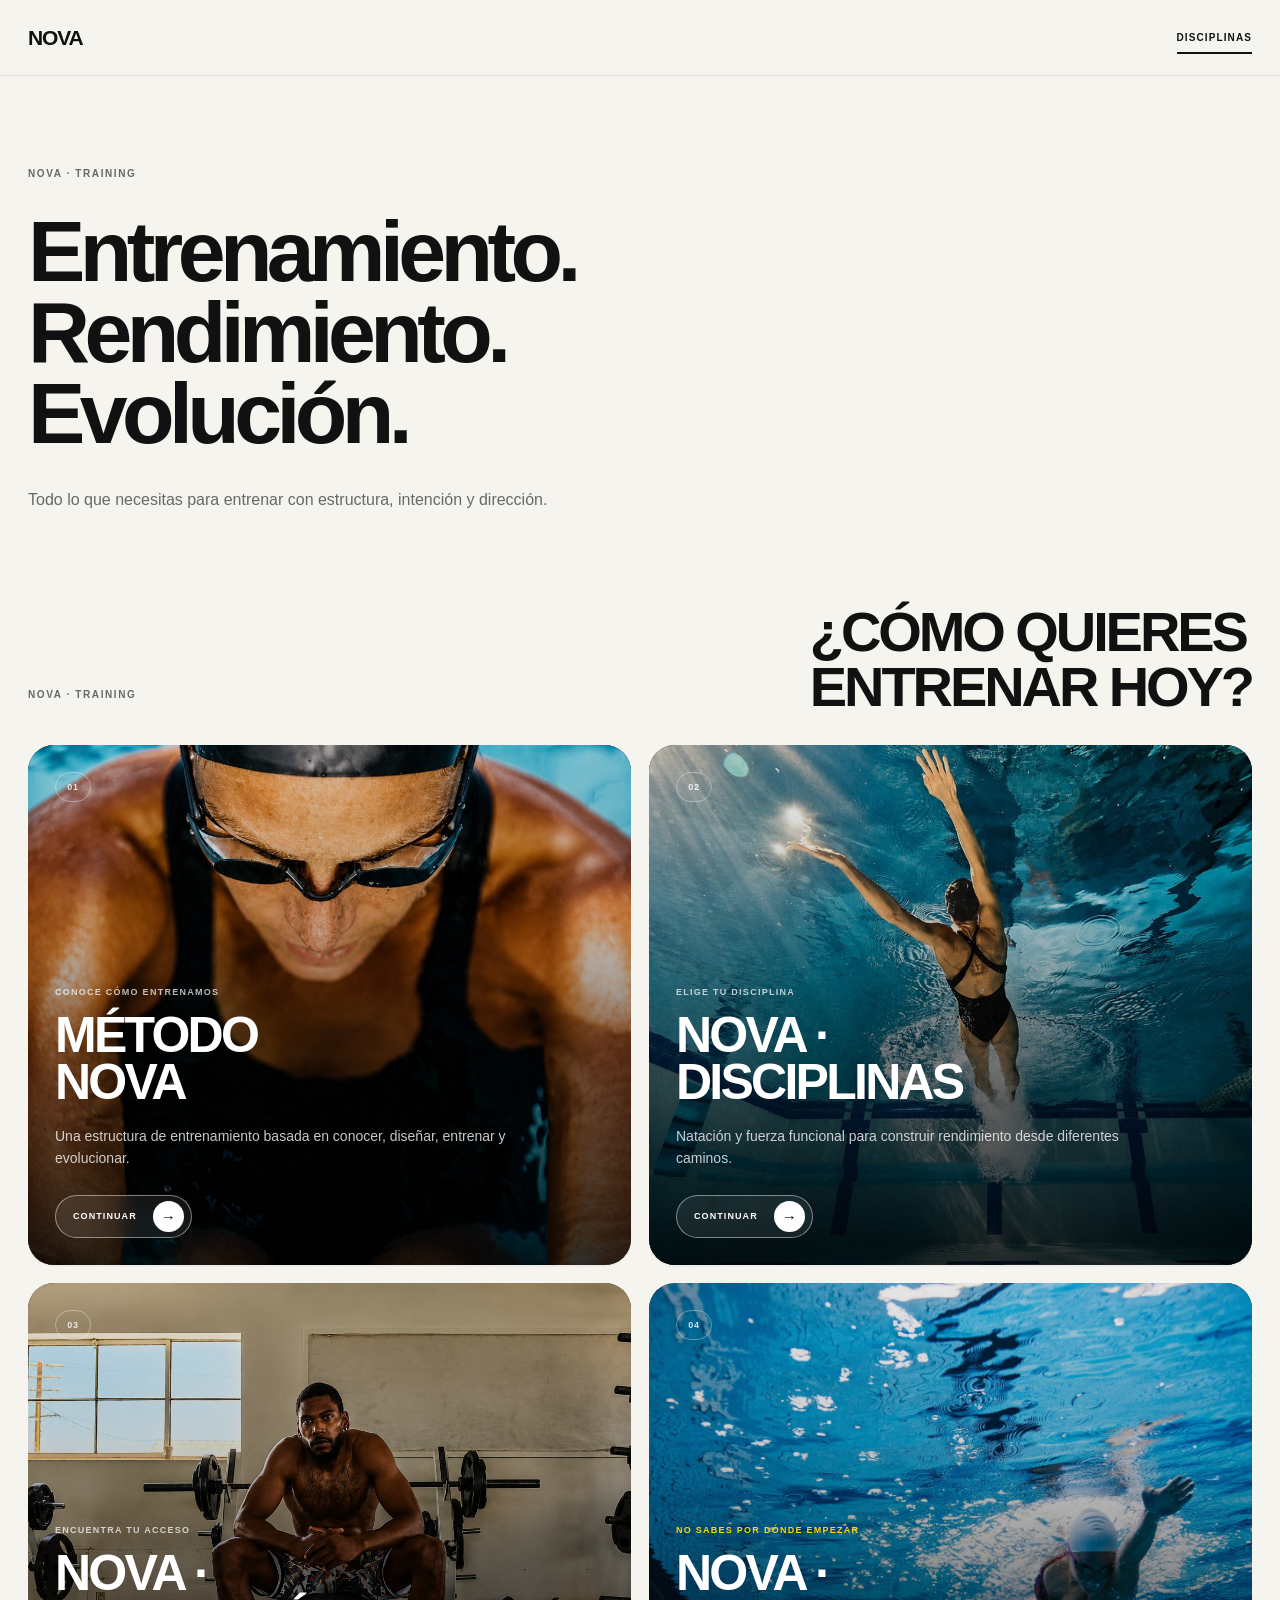
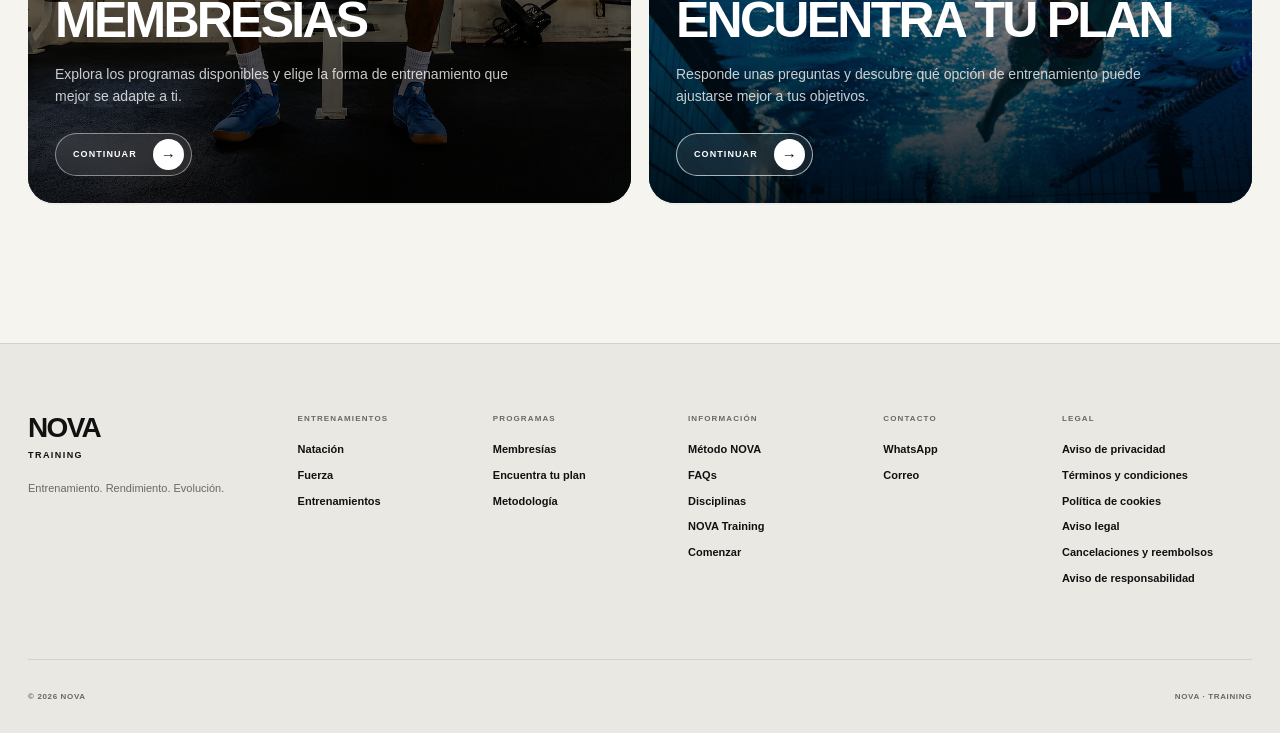
==== commit f5abd9ed: "Update index.html" ====
--- a/index.html
+++ b/index.html
@@ -16,849 +16,6 @@
         rel="stylesheet"
         href="css/index.css"
     >
-
-    <style>
-
-        /* =====================================================
-           NOVA · LEGAL MODAL
-        ====================================================== */
-
-        .nova-legal-text {
-
-            max-height:
-                min(
-                    58vh,
-                    620px
-                );
-
-            overflow-y:
-                auto;
-
-            padding-right:
-                10px;
-
-        }
-
-
-        .nova-legal-text::-webkit-scrollbar {
-
-            width:
-                4px;
-
-        }
-
-
-        .nova-legal-text::-webkit-scrollbar-track {
-
-            background:
-                rgba(
-                    255,
-                    255,
-                    255,
-                    .04
-                );
-
-            border-radius:
-                20px;
-
-        }
-
-
-        .nova-legal-text::-webkit-scrollbar-thumb {
-
-            background:
-                rgba(
-                    255,
-                    255,
-                    255,
-                    .18
-                );
-
-            border-radius:
-                20px;
-
-        }
-
-
-        .nova-legal-text p {
-
-            margin:
-                0 0 18px;
-
-            color:
-                rgba(
-                    255,
-                    255,
-                    255,
-                    .62
-                );
-
-            font-size:
-                13px;
-
-            line-height:
-                1.75;
-
-        }
-
-
-        .nova-legal-text p:last-child {
-
-            margin-bottom:
-                0;
-
-        }
-
-
-        .nova-legal-heading {
-
-            margin:
-                26px 0 12px;
-
-            color:
-                rgba(
-                    255,
-                    255,
-                    255,
-                    .9
-                );
-
-            font-size:
-                11px;
-
-            font-weight:
-                700;
-
-            letter-spacing:
-                .12em;
-
-            text-transform:
-                uppercase;
-
-        }
-
-
-        .nova-legal-heading:first-child {
-
-            margin-top:
-                0;
-
-        }
-
-
-        .nova-legal-list {
-
-            display:
-                grid;
-
-            gap:
-                9px;
-
-            margin:
-                0 0 20px;
-
-            padding:
-                0;
-
-            list-style:
-                none;
-
-        }
-
-
-        .nova-legal-list li {
-
-            position:
-                relative;
-
-            padding-left:
-                17px;
-
-            color:
-                rgba(
-                    255,
-                    255,
-                    255,
-                    .56
-                );
-
-            font-size:
-                12px;
-
-            line-height:
-                1.65;
-
-        }
-
-
-        .nova-legal-list li::before {
-
-            content:
-                "•";
-
-            position:
-                absolute;
-
-            left:
-                0;
-
-            color:
-                rgba(
-                    255,
-                    255,
-                    255,
-                    .32
-                );
-
-        }
-
-
-        .nova-modal-legal-footer {
-
-            display:
-                flex;
-
-            align-items:
-                center;
-
-            justify-content:
-                space-between;
-
-            gap:
-                20px;
-
-            margin-top:
-                28px;
-
-            padding-top:
-                18px;
-
-            border-top:
-                1px solid
-                rgba(
-                    255,
-                    255,
-                    255,
-                    .08
-                );
-
-        }
-
-
-        .nova-modal-legal-footer span {
-
-            color:
-                rgba(
-                    255,
-                    255,
-                    255,
-                    .32
-                );
-
-            font-size:
-                9px;
-
-            font-weight:
-                700;
-
-            letter-spacing:
-                .12em;
-
-            text-transform:
-                uppercase;
-
-        }
-
-
-        /* =====================================================
-           NOVA · FAQ MODAL
-        ====================================================== */
-
-        .nova-faq-text {
-
-            max-height:
-                min(
-                    62vh,
-                    650px
-                );
-
-            overflow-y:
-                auto;
-
-            padding-right:
-                8px;
-
-        }
-
-
-        .nova-faq-text::-webkit-scrollbar {
-
-            width:
-                4px;
-
-        }
-
-
-        .nova-faq-text::-webkit-scrollbar-track {
-
-            background:
-                rgba(
-                    0,
-                    0,
-                    0,
-                    .06
-                );
-
-            border-radius:
-                20px;
-
-        }
-
-
-        .nova-faq-text::-webkit-scrollbar-thumb {
-
-            background:
-                rgba(
-                    0,
-                    0,
-                    0,
-                    .18
-                );
-
-            border-radius:
-                20px;
-
-        }
-
-
-        .nova-faq-list {
-
-            display:
-                grid;
-
-            gap:
-                8px;
-
-            margin-top:
-                24px;
-
-        }
-
-
-        .nova-faq-item {
-
-            overflow:
-                hidden;
-
-            border:
-                1px solid
-                rgba(
-                    0,
-                    0,
-                    0,
-                    .09
-                );
-
-            border-radius:
-                16px;
-
-            background:
-                rgba(
-                    0,
-                    0,
-                    0,
-                    .025
-                );
-
-        }
-
-
-        .nova-faq-question {
-
-            display:
-                flex;
-
-            align-items:
-                center;
-
-            justify-content:
-                space-between;
-
-            gap:
-                20px;
-
-            width:
-                100%;
-
-            padding:
-                17px 18px;
-
-            border:
-                0;
-
-            background:
-                transparent;
-
-            color:
-                rgba(
-                    0,
-                    0,
-                    0,
-                    .88
-                );
-
-            font-family:
-                inherit;
-
-            font-size:
-                13px;
-
-            font-weight:
-                700;
-
-            line-height:
-                1.45;
-
-            text-align:
-                left;
-
-            cursor:
-                pointer;
-
-        }
-
-
-        .nova-faq-question span {
-
-            flex:
-                1;
-
-        }
-
-
-        .nova-faq-icon {
-
-            display:
-                flex;
-
-            align-items:
-                center;
-
-            justify-content:
-                center;
-
-            flex:
-                0 0 auto;
-
-            width:
-                26px;
-
-            height:
-                26px;
-
-            border:
-                1px solid
-                rgba(
-                    0,
-                    0,
-                    0,
-                    .12
-                );
-
-            border-radius:
-                50%;
-
-            color:
-                rgba(
-                    0,
-                    0,
-                    0,
-                    .65
-                );
-
-            font-size:
-                16px;
-
-            font-weight:
-                400;
-
-            line-height:
-                1;
-
-            transition:
-                transform .25s ease,
-                background .25s ease,
-                color .25s ease;
-
-        }
-
-
-        .nova-faq-answer {
-
-            display:
-                none;
-
-            padding:
-                0 18px 18px;
-
-        }
-
-
-        .nova-faq-answer p {
-
-            margin:
-                0;
-
-            color:
-                rgba(
-                    0,
-                    0,
-                    0,
-                    .62
-                );
-
-            font-size:
-                12px;
-
-            line-height:
-                1.7;
-
-        }
-
-
-        .nova-faq-item.is-open
-        .nova-faq-answer {
-
-            display:
-                block;
-
-        }
-
-
-        .nova-faq-item.is-open
-        .nova-faq-icon {
-
-            transform:
-                rotate(45deg);
-
-            background:
-                #000;
-
-            color:
-                #fff;
-
-        }
-
-
-        .nova-faq-footer {
-
-            display:
-                flex;
-
-            align-items:
-                center;
-
-            justify-content:
-                space-between;
-
-            gap:
-                20px;
-
-            margin-top:
-                24px;
-
-            padding-top:
-                17px;
-
-            border-top:
-                1px solid
-                rgba(
-                    0,
-                    0,
-                    0,
-                    .08
-                );
-
-        }
-
-
-        .nova-faq-footer span {
-
-            color:
-                rgba(
-                    0,
-                    0,
-                    0,
-                    .38
-                );
-
-            font-size:
-                9px;
-
-            font-weight:
-                700;
-
-            letter-spacing:
-                .12em;
-
-            text-transform:
-                uppercase;
-
-        }
-
-
-        @media (max-width: 700px) {
-
-            .nova-legal-text {
-
-                max-height:
-                    55vh;
-
-                padding-right:
-                    3px;
-
-            }
-
-
-            .nova-legal-text p {
-
-                font-size:
-                    12px;
-
-                line-height:
-                    1.7;
-
-                margin-bottom:
-                    16px;
-
-            }
-
-
-            .nova-legal-heading {
-
-                margin-top:
-                    23px;
-
-            }
-
-
-            .nova-modal-legal-footer {
-
-                align-items:
-                    flex-start;
-
-                flex-direction:
-                    column;
-
-                gap:
-                    7px;
-
-            }
-
-
-            .nova-faq-text {
-
-                max-height:
-                    58vh;
-
-                padding-right:
-                    3px;
-
-            }
-
-
-            .nova-faq-list {
-
-                margin-top:
-                    20px;
-
-                gap:
-                    7px;
-
-            }
-
-
-            .nova-faq-question {
-
-                padding:
-                    15px;
-
-                font-size:
-                    12px;
-
-            }
-
-
-            .nova-faq-answer {
-
-                padding:
-                    0 15px 16px;
-
-            }
-
-
-            .nova-faq-answer p {
-
-                font-size:
-                    11.5px;
-
-                line-height:
-                    1.65;
-
-            }
-
-
-            .nova-faq-footer {
-
-                align-items:
-                    flex-start;
-
-                flex-direction:
-                    column;
-
-                gap:
-                    7px;
-
-            }
-
-        }
-
-
-        .nova-legal-text p {
-
-            margin:
-                0 0 18px;
-
-            color:
-                rgba(
-                    0,
-                    0,
-                    0,
-                    .72
-                );
-
-            font-size:
-                13px;
-
-            line-height:
-                1.75;
-
-        }
-
-
-        .nova-legal-heading {
-
-            margin:
-                26px 0 12px;
-
-            color:
-                rgba(
-                    0,
-                    0,
-                    0,
-                    .9
-                );
-
-            font-size:
-                11px;
-
-            font-weight:
-                700;
-
-            letter-spacing:
-                .12em;
-
-            text-transform:
-                uppercase;
-
-        }
-
-
-        .nova-legal-list li {
-
-            position:
-                relative;
-
-            padding-left:
-                17px;
-
-            color:
-                rgba(
-                    0,
-                    0,
-                    0,
-                    .68
-                );
-
-            font-size:
-                12px;
-
-            line-height:
-                1.65;
-
-        }
-
-
-        .nova-legal-list li::before {
-
-            content:
-                "•";
-
-            position:
-                absolute;
-
-            left:
-                0;
-
-            color:
-                rgba(
-                    0,
-                    0,
-                    0,
-                    .4
-                );
-
-        }
-
-
-        .nova-modal-legal-footer span {
-
-            color:
-                rgba(
-                    0,
-                    0,
-                    0,
-                    .4
-                );
-
-            font-size:
-                9px;
-
-            font-weight:
-                700;
-
-            letter-spacing:
-                .12em;
-
-            text-transform:
-                uppercase;
-
-        }
-
-        /* =====================================================
-   NOVA · FAQ PLUS · SIN ANIMACIÓN
-===================================================== */
-
-.nova-faq-question > span:last-child {
-    transition: none !important;
-    transform: none !important;
-}
-
-.nova-faq-item[open] .nova-faq-question > span:last-child {
-    transition: none !important;
-    transform: none !important;
-}
-    </style>
 
 </head>
 
@@ -923,20 +80,6 @@
                     class="nova-nav-link is-active"
                 >
                     DISCIPLINAS
-                </a>
-
-                <a
-                    href="programas.html"
-                    class="nova-nav-link"
-                >
-                    MEMBRESÍAS
-                </a>
-
-                <a
-                    href="#novaPlan"
-                    class="nova-nav-link js-open-survey"
-                >
-                    PLAN
                 </a>
 
             </nav>
@@ -2039,198 +1182,228 @@
                 }
 
 
-                /* =================================================
-                   MÉTODO NOVA
-                ================================================== */
-
-                const methodHTML = `
-
-                    <div class="nova-modal-eyebrow">
-                        NOVA · MÉTODO
-                    </div>
-
-
-                    <h2 id="novaModalTitle">
-                        No improvisamos.<br>
-                        Construimos.
-                    </h2>
-
-
-                    <div class="nova-modal-text">
-
-                        <p>
-                            La metodología NOVA parte de entender
-                            dónde estás, qué quieres conseguir y qué
-                            necesitas para avanzar.
-                        </p>
-
-                        <p>
-                            A partir de ahí construimos una estructura
-                            de entrenamiento que pueda evolucionar
-                            contigo.
-                        </p>
-
-                    </div>
-
-
-                    <div class="nova-modal-list">
-
-                        <div class="nova-modal-list-item">
-
-                            <span>01</span>
-
-                            <strong>
-                                CONOCEMOS
-                            </strong>
-
-                        </div>
-
-
-                        <div class="nova-modal-list-item">
-
-                            <span>02</span>
-
-                            <strong>
-                                DISEÑAMOS
-                            </strong>
-
-                        </div>
-
-
-                        <div class="nova-modal-list-item">
-
-                            <span>03</span>
-
-                            <strong>
-                                ENTRENAMOS
-                            </strong>
-
-                        </div>
-
-
-                        <div class="nova-modal-list-item">
-
-                            <span>04</span>
-
-                            <strong>
-                                EVOLUCIONAMOS
-                            </strong>
-
-                        </div>
-
-                    </div>
-
-
-                    <div class="nova-modal-text">
-
-                        <p>
-                            Cada etapa tiene un propósito: conocer tu
-                            punto de partida, diseñar el trabajo,
-                            ejecutarlo con intención y ajustar el proceso
-                            conforme evolucionas.
-                        </p>
-
-                    </div>
-
-
-                    <button
-                        type="button"
-                        class="nova-modal-action js-modal-go-training"
-                    >
-                        VER ENTRENAMIENTOS
-                        <span aria-hidden="true">
-                            →
-                        </span>
-                    </button>
-
-                `;
-
-
-                document
-                    .querySelectorAll(
-                        ".js-open-method"
-                    )
-                    .forEach(
-                        function (link) {
-
-                            link.addEventListener(
-                                "click",
-                                function (event) {
-
-                                    event.preventDefault();
-
-                                    closeMenu();
-
-                                    openModal(
-                                        methodHTML
-                                    );
-
-                                }
-                            );
+               /* =================================================
+   MÉTODO NOVA
+================================================== */
+
+const methodHTML = `
+
+    <div class="nova-modal-eyebrow">
+        NOVA · MÉTODO
+    </div>
+
+
+    <h2 id="novaModalTitle">
+        No improvisamos.<br>
+        Construimos.
+    </h2>
+
+
+    <div class="nova-modal-text">
+
+        <p>
+            La metodología NOVA parte de entender
+            dónde estás, qué quieres conseguir y qué
+            necesitas para avanzar.
+        </p>
+
+        <p>
+            A partir de ahí construimos una estructura
+            de entrenamiento que pueda evolucionar
+            contigo.
+        </p>
+
+    </div>
+
+
+    <!-- =================================================
+         IMÁGENES · MÉTODO NOVA
+    ================================================== -->
+
+    <div class="nova-method-images">
+
+        <div class="nova-method-image">
+
+            <img
+                src="img/beneficio1.jpeg"
+                alt="Entrenamiento NOVA"
+            >
+
+        </div>
+
+
+        <div class="nova-method-image">
+
+            <img
+                src="img/beneficio1.jpeg"
+                alt="Proceso de entrenamiento NOVA"
+            >
+
+        </div>
+
+    </div>
+
+
+    <div class="nova-modal-list">
+
+        <div class="nova-modal-list-item">
+
+            <span>01</span>
+
+            <strong>
+                CONOCEMOS
+            </strong>
+
+        </div>
+
+
+        <div class="nova-modal-list-item">
+
+            <span>02</span>
+
+            <strong>
+                DISEÑAMOS
+            </strong>
+
+        </div>
+
+
+        <div class="nova-modal-list-item">
+
+            <span>03</span>
+
+            <strong>
+                ENTRENAMOS
+            </strong>
+
+        </div>
+
+
+        <div class="nova-modal-list-item">
+
+            <span>04</span>
+
+            <strong>
+                EVOLUCIONAMOS
+            </strong>
+
+        </div>
+
+    </div>
+
+
+    <div class="nova-modal-text">
+
+        <p>
+            Cada etapa tiene un propósito: conocer tu
+            punto de partida, diseñar el trabajo,
+            ejecutarlo con intención y ajustar el proceso
+            conforme evolucionas.
+        </p>
+
+    </div>
+
+
+    <button
+        type="button"
+        class="nova-modal-action js-modal-go-training"
+    >
+        VER ENTRENAMIENTOS
+
+        <span aria-hidden="true">
+            →
+        </span>
+
+    </button>
+
+`;
+
+
+document
+    .querySelectorAll(
+        ".js-open-method"
+    )
+    .forEach(
+        function (link) {
+
+            link.addEventListener(
+                "click",
+                function (event) {
+
+                    event.preventDefault();
+
+                    closeMenu();
+
+                    openModal(
+                        methodHTML
+                    );
+
+                }
+            );
+
+        }
+    );
+
+
+document.addEventListener(
+    "click",
+    function (event) {
+
+        const button =
+            event.target.closest(
+                ".js-modal-go-training"
+            );
+
+
+        if (!button) {
+            return;
+        }
+
+
+        closeModal();
+
+
+        window.setTimeout(
+            function () {
+
+                startPageTransition(
+                    {
+                        getAttribute: function (
+                            attribute
+                        ) {
+
+                            if (
+                                attribute ===
+                                "href"
+                            ) {
+
+                                return "training.html";
+
+                            }
+
+
+                            if (
+                                attribute ===
+                                "data-page-title"
+                            ) {
+
+                                return "DISCIPLINAS";
+
+                            }
+
+
+                            return null;
 
                         }
-                    );
-
-
-                document.addEventListener(
-                    "click",
-                    function (event) {
-
-                        const button =
-                            event.target.closest(
-                                ".js-modal-go-training"
-                            );
-
-
-                        if (!button) {
-                            return;
-                        }
-
-
-                        closeModal();
-
-
-                        window.setTimeout(
-                            function () {
-
-                                startPageTransition(
-                                    {
-                                        getAttribute: function (
-                                            attribute
-                                        ) {
-
-                                            if (
-                                                attribute ===
-                                                "href"
-                                            ) {
-
-                                                return "training.html";
-
-                                            }
-
-
-                                            if (
-                                                attribute ===
-                                                "data-page-title"
-                                            ) {
-
-                                                return "DISCIPLINAS";
-
-                                            }
-
-
-                                            return null;
-
-                                        }
-                                    }
-                                );
-
-                            },
-                            250
-                        );
-
                     }
                 );
+
+            },
+            250
+        );
+
+    }
+);
 
 
                 /* =================================================
@@ -2601,6 +1774,52 @@
                         whatsappMessage +=
                             "\n\nPLAN RECOMENDADO: " +
                             NOVA_SURVEY_ANSWERS.plan;
+
+
+                        /*
+                         * Si el usuario respondió las preguntas
+                         * específicas de FUERZA, también se agregan
+                         * al mensaje de WhatsApp.
+                         */
+
+                        if (
+                            NOVA_SURVEY_ANSWERS.forceAnswers
+                        ) {
+
+                            whatsappMessage +=
+                                "\n\nRESPUESTAS DE FUERZA:";
+
+
+                            whatsappMessage +=
+                                "\n• Qué falta dentro del agua: " +
+                                (
+                                    NOVA_SURVEY_ANSWERS
+                                        .forceAnswers
+                                        .force_need ||
+                                    "No especificado"
+                                );
+
+
+                            whatsappMessage +=
+                                "\n• Apoyo dentro de la natación: " +
+                                (
+                                    NOVA_SURVEY_ANSWERS
+                                        .forceAnswers
+                                        .force_support ||
+                                    "No especificado"
+                                );
+
+
+                            whatsappMessage +=
+                                "\n• Entrenamiento actual fuera del agua: " +
+                                (
+                                    NOVA_SURVEY_ANSWERS
+                                        .forceAnswers
+                                        .force_current ||
+                                    "No especificado"
+                                );
+
+                        }
 
                     }
 
@@ -3876,15 +3095,111 @@
                 ];
 
 
+                /* =================================================
+                   FORCE QUESTIONS
+                ================================================== */
+
+                const questionsForce = [
+
+                    {
+
+                        id:
+                            "force_need",
+
+                        question:
+                            "¿Qué sientes que te falta dentro del agua?",
+
+                        options: [
+
+                            "Me falta fuerza para mantener el ritmo",
+
+                            "Me cuesta sostener la técnica cuando me canso",
+
+                            "Me falta potencia",
+
+                            "Me cuesta mantener una buena posición corporal",
+
+                            "Siento que me falta condición física"
+
+                        ]
+
+                    },
+
+
+                    {
+
+                        id:
+                            "force_support",
+
+                        question:
+                            "¿En qué parte de tu natación quieres sentir más apoyo?",
+
+                        options: [
+
+                            "Brazada",
+
+                            "Patada",
+
+                            "Core y posición corporal",
+
+                            "Salidas y vueltas",
+
+                            "En general"
+
+                        ]
+
+                    },
+
+
+                    {
+
+                        id:
+                            "force_current",
+
+                        question:
+                            "¿Cómo entrenas actualmente fuera del agua?",
+
+                        options: [
+
+                            "No hago entrenamiento de fuerza",
+
+                            "Hago fuerza ocasionalmente",
+
+                            "Entreno fuerza regularmente",
+
+                            "Hago gimnasio / CrossFit",
+
+                            "Otro"
+
+                        ]
+
+                    }
+
+                ];
+
+
                 function openSurvey() {
 
                     closeMenu();
+
 
                     let currentStep =
                         0;
 
+
+                    let currentForceStep =
+                        0;
+
+
                     const answers = {};
 
+
+                    const forceAnswers = {};
+
+
+                    /* =================================================
+                       PREGUNTAS GENERALES
+                    ================================================== */
 
                     function renderQuestion() {
 
@@ -4018,6 +3333,31 @@
                                                     .surveyValue;
 
 
+                                            /*
+                                             * Si la primera respuesta
+                                             * es FUERZA, se intercalan
+                                             * las preguntas específicas
+                                             * antes de continuar con
+                                             * la encuesta general.
+                                             */
+
+                                            if (
+                                                currentStep === 0 &&
+                                                optionButton.dataset
+                                                    .surveyValue ===
+                                                    "Fuerza"
+                                            ) {
+
+                                                currentForceStep =
+                                                    0;
+
+                                                renderForceQuestion();
+
+                                                return;
+
+                                            }
+
+
                                             currentStep++;
 
 
@@ -4042,6 +3382,181 @@
 
                     }
 
+
+                    /* =================================================
+                       PREGUNTAS ESPECÍFICAS DE FUERZA
+                    ================================================== */
+
+                    function renderForceQuestion() {
+
+                        const question =
+                            questionsForce[
+                                currentForceStep
+                            ];
+
+
+                        const progress =
+                            (
+                                (
+                                    currentForceStep + 1
+                                ) /
+                                questionsForce.length
+                            ) *
+                            100;
+
+
+                        openModal(`
+
+                            <div class="nova-survey">
+
+                                <div class="nova-survey-top">
+
+                                    <div class="nova-modal-eyebrow">
+                                        NOVA · FUERZA
+                                    </div>
+
+                                    <div class="nova-survey-progress-text">
+                                        ${currentForceStep + 1}
+                                        /
+                                        ${questionsForce.length}
+                                    </div>
+
+                                </div>
+
+
+                                <div class="nova-survey-progress">
+
+                                    <span
+                                        style="width:${progress}%"
+                                    ></span>
+
+                                </div>
+
+
+                                <div class="nova-survey-question">
+
+                                    <p class="nova-survey-eyebrow">
+                                        FUERZA ·
+                                        ${String(
+                                            currentForceStep + 1
+                                        ).padStart(
+                                            2,
+                                            "0"
+                                        )}
+                                    </p>
+
+
+                                    <h2 id="novaModalTitle">
+                                        ${question.question}
+                                    </h2>
+
+
+                                    <div class="nova-survey-options">
+
+                                        ${question.options
+                                            .map(
+                                                function (
+                                                    option
+                                                ) {
+
+                                                    return `
+
+                                                        <button
+                                                            type="button"
+                                                            class="nova-survey-option"
+                                                            data-force-value="${option}"
+                                                        >
+
+                                                            <span>
+                                                                ${option}
+                                                            </span>
+
+                                                            <span
+                                                                aria-hidden="true"
+                                                            >
+                                                                →
+                                                            </span>
+
+                                                        </button>
+
+                                                    `;
+
+                                                }
+                                            )
+                                            .join("")}
+
+                                    </div>
+
+                                </div>
+
+                            </div>
+
+                        `);
+
+
+                        modalContent
+                            .querySelectorAll(
+                                ".nova-survey-option"
+                            )
+                            .forEach(
+                                function (
+                                    optionButton
+                                ) {
+
+                                    optionButton.addEventListener(
+                                        "click",
+                                        function () {
+
+                                            forceAnswers[
+                                                question.id
+                                            ] =
+                                                optionButton.dataset
+                                                    .forceValue;
+
+
+                                            currentForceStep++;
+
+
+                                            if (
+                                                currentForceStep <
+                                                questionsForce.length
+                                            ) {
+
+                                                renderForceQuestion();
+
+                                            } else {
+
+                                                /*
+                                                 * Las preguntas específicas
+                                                 * de fuerza terminaron.
+                                                 *
+                                                 * Regresamos a la encuesta
+                                                 * general comenzando en
+                                                 * 02 · OBJETIVO.
+                                                 */
+
+                                                currentForceStep =
+                                                    0;
+
+                                                currentStep =
+                                                    1;
+
+                                                renderQuestion();
+
+                                            }
+
+                                        }
+                                    );
+
+                                }
+                            );
+
+                    }
+
+
+                    /* =================================================
+                       RESULTADO
+                    ================================================== */
 
                     function renderSurveyResult() {
 
@@ -4145,7 +3660,24 @@
                                 "No especificado",
 
                             plan:
-                                plan.title
+                                plan.title,
+
+                            forceAnswers:
+                                discipline === "Fuerza"
+                                    ? {
+                                        force_need:
+                                            forceAnswers.force_need ||
+                                            "No especificado",
+
+                                        force_support:
+                                            forceAnswers.force_support ||
+                                            "No especificado",
+
+                                        force_current:
+                                            forceAnswers.force_current ||
+                                            "No especificado"
+                                    }
+                                    : null
 
                         };
 
@@ -4271,6 +3803,9 @@
                                     currentStep =
                                         0;
 
+                                    currentForceStep =
+                                        0;
+
                                     renderQuestion();
 
                                 }
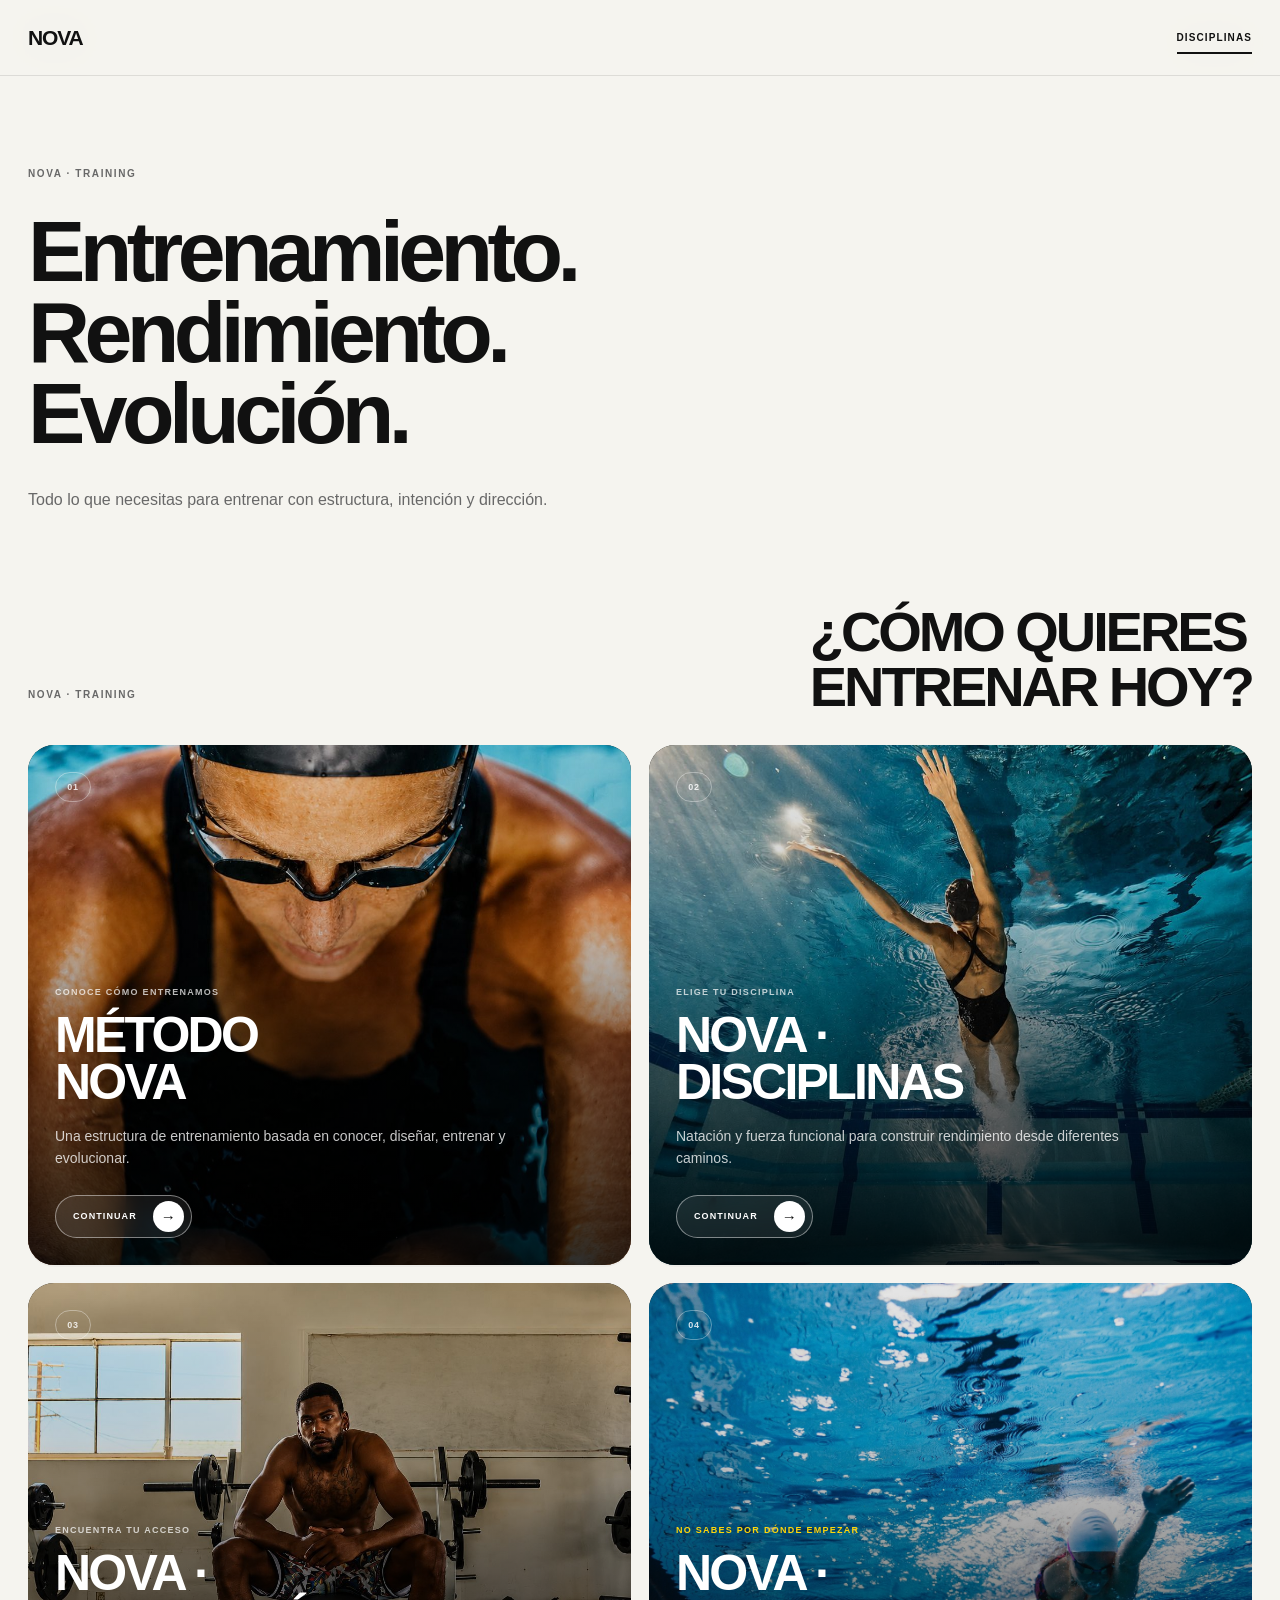
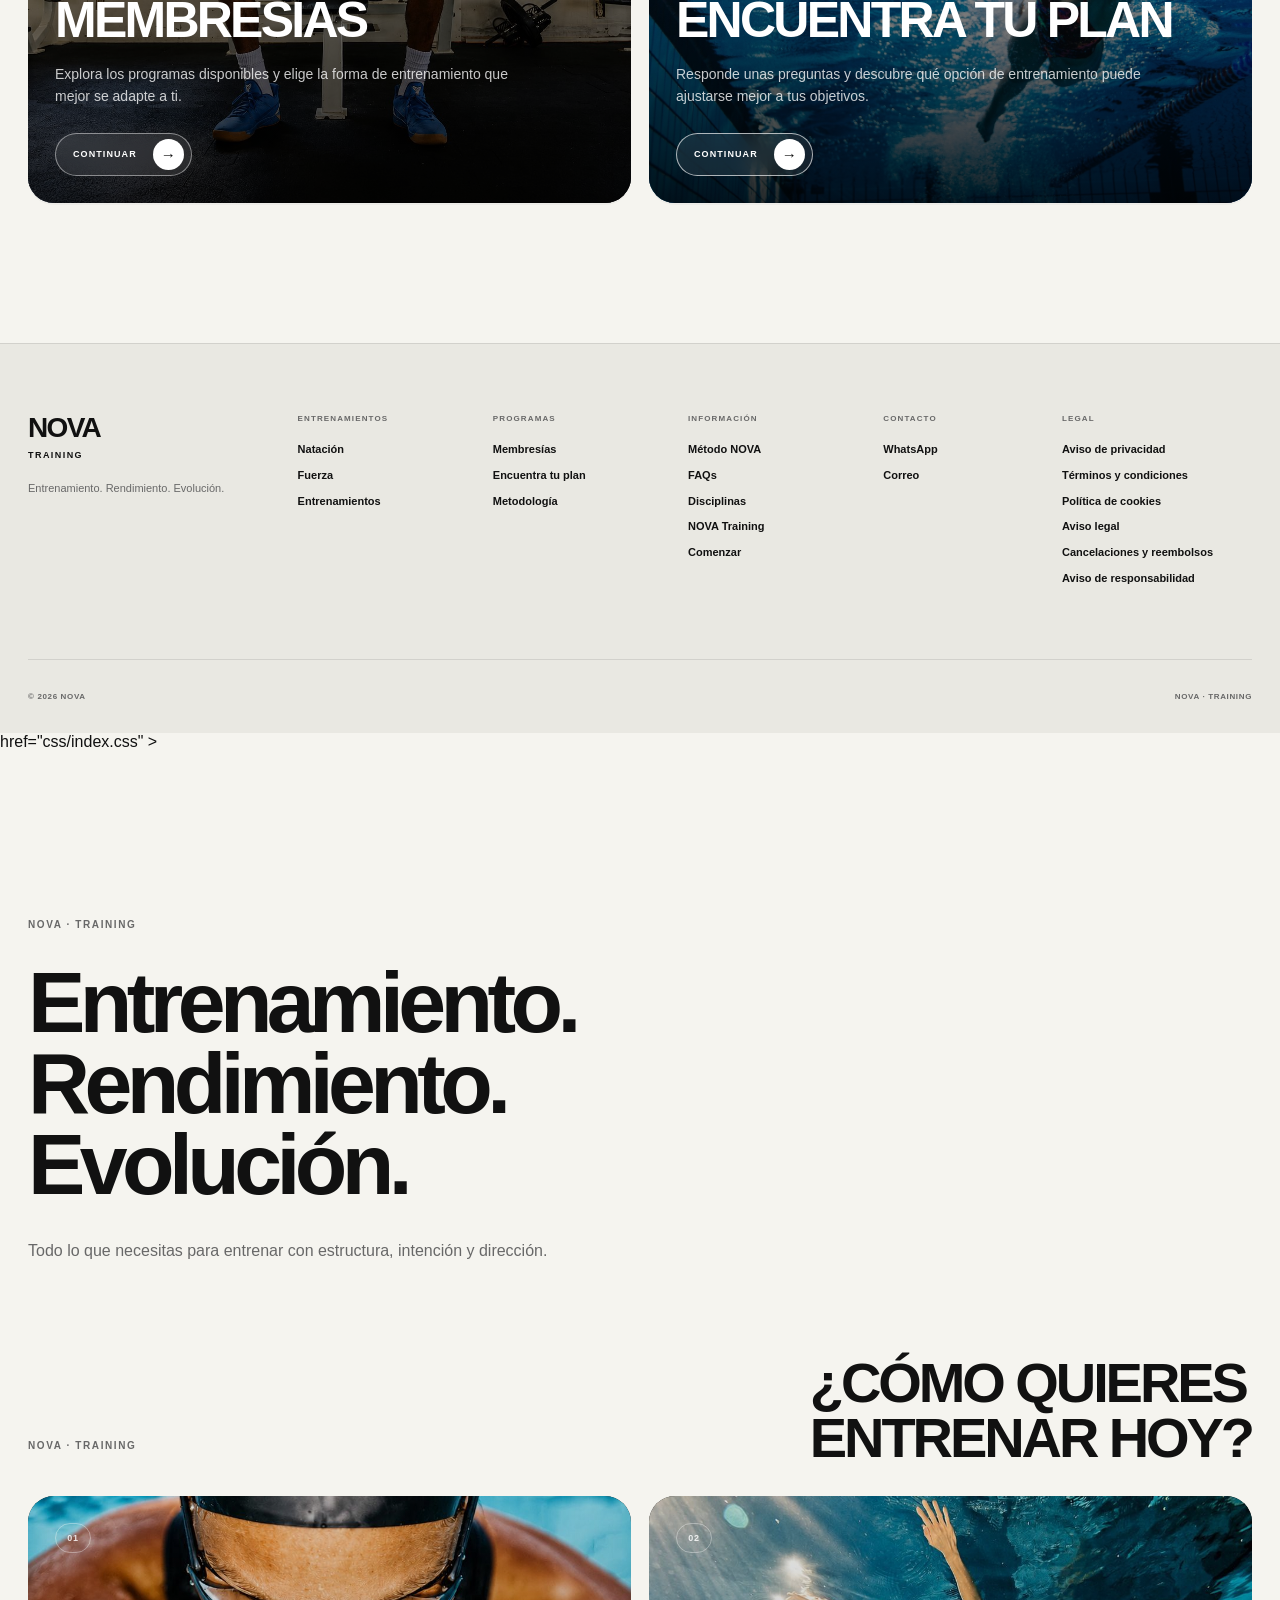
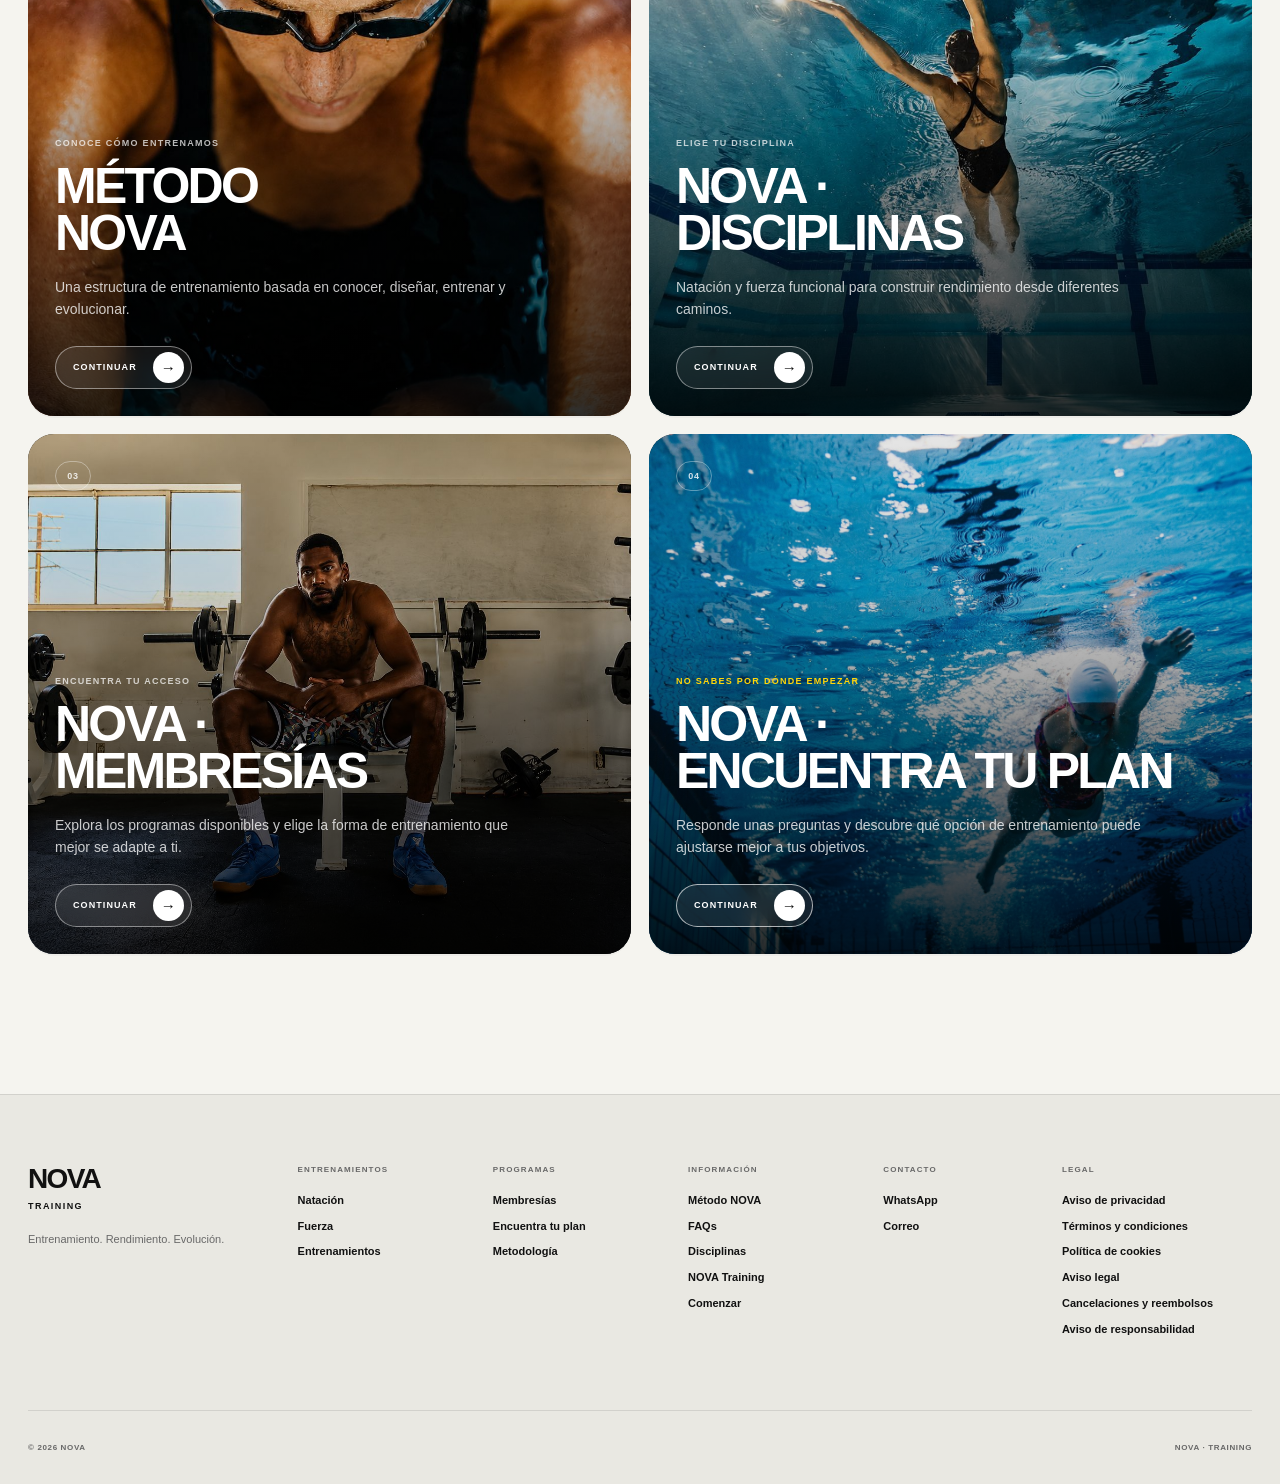
==== commit 7b35ee17: "Update print statement from 'Hello' to 'Goodbye'" ====
--- a/index.html
+++ b/index.html
@@ -1,4 +1,19 @@
 <!DOCTYPE html>
+<html lang="es">
+
+<head>
+
+    <meta charset="UTF-8">
+
+    <meta
+        name="viewport"
+        content="width=device-width, initial-scale=1.0"
+    >
+
+    <title>NOVA · Training</title>
+
+    <link
+        rel="stylesheet"<!DOCTYPE html>
 <html lang="es">
 
 <head>
@@ -3921,3 +3936,3910 @@
 </body>
 
 </html>
+        href="css/index.css"
+    >
+
+</head>
+
+<body>
+
+    <!-- =====================================================
+         NOVA · PAGE TRANSITION
+    ====================================================== -->
+
+    <div
+        class="nova-page-transition"
+        id="novaPageTransition"
+        aria-hidden="true"
+    >
+
+        <div class="nova-page-transition-inner">
+
+            <span class="nova-page-transition-brand">
+                NOVA
+            </span>
+
+            <span class="nova-page-transition-line"></span>
+
+            <span
+                class="nova-page-transition-label"
+                id="novaPageTransitionLabel"
+            >
+                CARGANDO
+            </span>
+
+        </div>
+
+    </div>
+
+
+    <!-- =====================================================
+         NOVA · HEADER
+    ====================================================== -->
+
+    <header
+        class="nova-top"
+        id="top"
+    >
+
+        <div class="nova-top-inner">
+
+            <a
+                href="index.html"
+                class="nova-brand"
+                aria-label="NOVA · Inicio"
+            >
+                NOVA
+            </a>
+
+            <nav
+                class="nova-desktop-nav"
+                aria-label="Navegación principal"
+            >
+
+                <a
+                    href="training.html"
+                    class="nova-nav-link is-active"
+                >
+                    DISCIPLINAS
+                </a>
+
+            </nav>
+
+            <button
+                type="button"
+                class="nova-menu-button"
+                id="novaMenuButton"
+                aria-label="Abrir menú"
+                aria-expanded="false"
+                aria-controls="novaMenu"
+            >
+
+                <span></span>
+                <span></span>
+
+            </button>
+
+        </div>
+
+    </header>
+
+
+    <!-- =====================================================
+         NOVA · MOBILE MENU
+    ====================================================== -->
+
+    <div
+        class="nova-menu-overlay"
+        id="novaMenuOverlay"
+        aria-hidden="true"
+    ></div>
+
+    <aside
+        class="nova-menu"
+        id="novaMenu"
+        aria-hidden="true"
+    >
+
+        <div class="nova-menu-inner">
+
+            <div class="nova-menu-top">
+
+                <span class="nova-menu-label">
+                    NOVA
+                </span>
+
+                <button
+                    type="button"
+                    class="nova-menu-close"
+                    id="novaMenuClose"
+                    aria-label="Cerrar menú"
+                >
+                    ×
+                </button>
+
+            </div>
+
+            <nav
+                class="nova-menu-links"
+                aria-label="Menú móvil"
+            >
+
+                <a
+                    href="index.html"
+                    class="nova-menu-link"
+                >
+                    <span>01</span>
+                    <strong>NOVA</strong>
+                </a>
+
+                <a
+                    href="training.html"
+                    class="nova-menu-link nova-page-link is-active"
+                    data-page-title="DISCIPLINAS"
+                >
+                    <span>02</span>
+                    <strong>DISCIPLINAS</strong>
+                </a>
+
+                <a
+                    href="#novaMemberships"
+                    class="nova-menu-link js-open-memberships"
+                >
+                    <span>03</span>
+                    <strong>MEMBRESÍAS</strong>
+                </a>
+
+                <a
+                    href="#novaPlan"
+                    class="nova-menu-link js-open-survey"
+                >
+                    <span>04</span>
+                    <strong>PLAN</strong>
+                </a>
+
+            </nav>
+
+        </div>
+
+    </aside>
+
+
+    <!-- =====================================================
+         NOVA · MAIN
+    ====================================================== -->
+
+    <main
+        class="nova-page nova-training-page"
+        id="principalPage"
+    >
+
+        <div class="nova-container">
+
+
+            <!-- =================================================
+                 01 · NOVA TRAINING
+            ================================================== -->
+
+            <section
+                class="nova-training-hero"
+                aria-labelledby="trainingTitle"
+            >
+
+                <div class="nova-section-eyebrow">
+                    NOVA · TRAINING
+                </div>
+
+                <h1
+                    class="nova-training-title"
+                    id="trainingTitle"
+                >
+                    Entrenamiento.<br>
+                    Rendimiento.<br>
+                    Evolución.
+                </h1>
+
+                <p class="nova-training-intro">
+                    Todo lo que necesitas para entrenar con estructura,
+                    intención y dirección.
+                </p>
+
+            </section>
+
+
+            <!-- =================================================
+                 02 · TRAINING NAVIGATION
+            ================================================== -->
+
+            <section
+                class="nova-training-navigation"
+                aria-labelledby="trainingNavigationTitle"
+            >
+
+                <div class="nova-training-navigation-header">
+
+                    <div class="nova-section-eyebrow">
+                        NOVA · TRAINING
+                    </div>
+
+                    <h2
+                        class="nova-training-navigation-title"
+                        id="trainingNavigationTitle"
+                    >
+                        ¿CÓMO QUIERES<br>
+                        ENTRENAR HOY?
+                    </h2>
+
+                </div>
+
+
+                <!-- =============================================
+                     FOUR MAIN CARDS
+                ============================================== -->
+
+                <div class="nova-training-cards">
+
+
+                    <!-- =========================================
+                         CARD 01 · MÉTODO
+                    ========================================== -->
+
+                    <a
+                        href="#novaMethod"
+                        class="nova-training-card js-open-method"
+                        data-page-title="MÉTODO NOVA"
+                    >
+
+                        <div
+                            class="nova-training-card-image"
+                            style="background-image: url('img/WhatsApp\ Image\ 2.jpeg');"
+                        ></div>
+
+                        <div class="nova-training-card-overlay"></div>
+
+                        <div class="nova-training-card-top">
+
+                            <span class="nova-training-card-number">
+                                01
+                            </span>
+
+                        </div>
+
+                        <div class="nova-training-card-content">
+
+                            <span class="nova-training-card-label">
+                                CONOCE CÓMO ENTRENAMOS
+                            </span>
+
+                            <h3>
+                                MÉTODO<br>
+                                NOVA
+                            </h3>
+
+                            <p>
+                                Una estructura de entrenamiento basada
+                                en conocer, diseñar, entrenar y evolucionar.
+                            </p>
+
+                            <span class="nova-training-card-button">
+                                CONTINUAR
+                                <span>→</span>
+                            </span>
+
+                        </div>
+
+                    </a>
+
+
+                    <!-- =========================================
+                         CARD 02 · DISCIPLINAS
+                    ========================================== -->
+
+                    <a
+                        href="training.html"
+                        class="nova-training-card nova-page-link"
+                        data-page-title="DISCIPLINAS"
+                    >
+
+                        <div
+                            class="nova-training-card-image"
+                            style="background-image: url('img/WhatsApp Image 4.jpeg');"
+                        ></div>
+
+                        <div class="nova-training-card-overlay"></div>
+
+                        <div class="nova-training-card-top">
+
+                            <span class="nova-training-card-number">
+                                02
+                            </span>
+
+                        </div>
+
+                        <div class="nova-training-card-content">
+
+                            <span class="nova-training-card-label">
+                                ELIGE TU DISCIPLINA
+                            </span>
+
+                            <h3>
+                                NOVA ·<br>
+                                DISCIPLINAS
+                            </h3>
+
+                            <p>
+                                Natación y fuerza funcional para construir
+                                rendimiento desde diferentes caminos.
+                            </p>
+
+                            <span class="nova-training-card-button">
+                                CONTINUAR
+                                <span>→</span>
+                            </span>
+
+                        </div>
+
+                    </a>
+
+
+                    <!-- =========================================
+                         CARD 03 · MEMBRESÍAS
+                    ========================================== -->
+
+                    <a
+                        href="#novaMemberships"
+                        class="nova-training-card js-open-memberships"
+                        data-page-title="MEMBRESÍAS"
+                    >
+
+                        <div
+                            class="nova-training-card-image"
+                            style="background-image: url('img/WhatsApp\ Image\ 3.jpeg');"
+                        ></div>
+
+                        <div class="nova-training-card-overlay"></div>
+
+                        <div class="nova-training-card-top">
+
+                            <span class="nova-training-card-number">
+                                03
+                            </span>
+
+                        </div>
+
+                        <div class="nova-training-card-content">
+
+                            <span class="nova-training-card-label">
+                                ENCUENTRA TU ACCESO
+                            </span>
+
+                            <h3>
+                                NOVA ·<br>
+                                MEMBRESÍAS
+                            </h3>
+
+                            <p>
+                                Explora los programas disponibles y elige
+                                la forma de entrenamiento que mejor se adapte
+                                a ti.
+                            </p>
+
+                            <span class="nova-training-card-button">
+                                CONTINUAR
+                                <span>→</span>
+                            </span>
+
+                        </div>
+
+                    </a>
+
+
+                    <!-- =========================================
+                         CARD 04 · ENCUENTRA TU PLAN
+                    ========================================== -->
+
+                    <a
+                        href="#novaPlan"
+                        class="nova-training-card nova-training-card-featured js-open-survey"
+                        data-page-title="PLAN"
+                    >
+
+                        <div
+                            class="nova-training-card-image"
+                            style="background-image: url('img/chaps.22.JPG');"
+                        ></div>
+
+                        <div class="nova-training-card-overlay"></div>
+
+                        <div class="nova-training-card-top">
+
+                            <span class="nova-training-card-number">
+                                04
+                            </span>
+
+                        </div>
+
+                        <div class="nova-training-card-content">
+
+                            <span class="nova-training-card-label">
+                                NO SABES POR DÓNDE EMPEZAR
+                            </span>
+
+                            <h3>
+                                NOVA ·<br>
+                                ENCUENTRA TU PLAN
+                            </h3>
+
+                            <p>
+                                Responde unas preguntas y descubre qué opción
+                                de entrenamiento puede ajustarse mejor a tus
+                                objetivos.
+                            </p>
+
+                            <span class="nova-training-card-button">
+                                CONTINUAR
+                                <span>→</span>
+                            </span>
+
+                        </div>
+
+                    </a>
+
+
+                </div>
+
+            </section>
+
+
+        </div>
+
+    </main>
+
+
+    <!-- =====================================================
+         NOVA · FOOTER
+    ====================================================== -->
+
+    <footer class="nova-footer">
+
+        <div class="nova-footer-inner">
+
+            <div class="nova-footer-brand">
+
+                <a
+                    href="index.html#top"
+                    class="nova-footer-logo"
+                >
+                    NOVA
+                </a>
+
+                <p>
+                    TRAINING
+                </p>
+
+                <span>
+                    Entrenamiento. Rendimiento. Evolución.
+                </span>
+
+            </div>
+
+
+            <div class="nova-footer-column">
+
+                <h3>
+                    ENTRENAMIENTOS
+                </h3>
+
+                <a href="training.html">
+                    Natación
+                </a>
+
+                <a href="training.html">
+                    Fuerza
+                </a>
+
+                <a href="training.html">
+                    Entrenamientos
+                </a>
+
+            </div>
+
+
+            <div class="nova-footer-column">
+
+                <h3>
+                    PROGRAMAS
+                </h3>
+
+                <a
+                    href="#novaMemberships"
+                    class="js-open-memberships"
+                >
+                    Membresías
+                </a>
+
+                <a
+                    href="#novaPlan"
+                    class="js-open-survey"
+                >
+                    Encuentra tu plan
+                </a>
+
+                <a
+                    href="#novaMethod"
+                    class="js-open-method"
+                >
+                    Metodología
+                </a>
+
+            </div>
+
+
+            <div class="nova-footer-column">
+
+                <h3>
+                    INFORMACIÓN
+                </h3>
+
+                <a
+                    href="#novaMethod"
+                    class="js-open-method"
+                >
+                    Método NOVA
+                </a>
+
+                <a
+                    href="#novaFaq"
+                    class="js-open-faq"
+                >
+                    FAQs
+                </a>
+
+                <a href="training.html">
+                    Disciplinas
+                </a>
+
+                <a href="training.html">
+                    NOVA Training
+                </a>
+
+                <a
+                    href="#novaPlan"
+                    class="js-open-survey"
+                >
+                    Comenzar
+                </a>
+
+            </div>
+
+
+            <div class="nova-footer-column">
+
+                <h3>
+                    CONTACTO
+                </h3>
+
+                <a
+                    href="https://wa.me/525612584271"
+                    target="_blank"
+                    rel="noopener noreferrer"
+                >
+                    WhatsApp
+                </a>
+
+                <a href="mailto:hola@nova.training">
+                    Correo
+                </a>
+
+            </div>
+
+
+            <!-- =================================================
+                 LEGAL
+            ================================================== -->
+
+            <div class="nova-footer-column">
+
+                <h3>
+                    LEGAL
+                </h3>
+
+                <a
+                    href="#novaLegal"
+                    class="js-open-legal"
+                    data-legal="privacy"
+                >
+                    Aviso de privacidad
+                </a>
+
+                <a
+                    href="#novaLegal"
+                    class="js-open-legal"
+                    data-legal="terms"
+                >
+                    Términos y condiciones
+                </a>
+
+                <a
+                    href="#novaLegal"
+                    class="js-open-legal"
+                    data-legal="cookies"
+                >
+                    Política de cookies
+                </a>
+
+                <a
+                    href="#novaLegal"
+                    class="js-open-legal"
+                    data-legal="notice"
+                >
+                    Aviso legal
+                </a>
+
+                <a
+                    href="#novaLegal"
+                    class="js-open-legal"
+                    data-legal="cancellations"
+                >
+                    Cancelaciones y reembolsos
+                </a>
+
+                <a
+                    href="#novaLegal"
+                    class="js-open-legal"
+                    data-legal="responsibility"
+                >
+                    Aviso de responsabilidad
+                </a>
+
+            </div>
+
+        </div>
+
+
+        <div class="nova-footer-bottom">
+
+            <span>
+                © 2026 NOVA
+            </span>
+
+            <span>
+                NOVA · TRAINING
+            </span>
+
+        </div>
+
+    </footer>
+
+
+    <!-- =====================================================
+         NOVA · MODAL GLOBAL
+    ====================================================== -->
+
+    <div
+        class="nova-modal"
+        id="novaModal"
+        aria-hidden="true"
+    >
+
+        <div
+            class="nova-modal-backdrop"
+            data-modal-close
+        ></div>
+
+
+        <div
+            class="nova-modal-dialog"
+            role="dialog"
+            aria-modal="true"
+            aria-labelledby="novaModalTitle"
+        >
+
+            <button
+                type="button"
+                class="nova-modal-close"
+                id="novaModalClose"
+                aria-label="Cerrar"
+            >
+                ×
+            </button>
+
+
+            <div
+                class="nova-modal-content"
+                id="novaModalContent"
+            ></div>
+
+        </div>
+
+    </div>
+
+
+    <!-- =====================================================
+         NOVA · JAVASCRIPT
+         MENÚ + TRANSICIONES + MODALES + ENCUESTA + LEGAL + FAQ
+    ====================================================== -->
+
+    <script>
+
+        document.addEventListener(
+            "DOMContentLoaded",
+            function () {
+
+
+                /* =================================================
+                   ELEMENTOS GENERALES
+                ================================================== */
+
+                const menuButton =
+                    document.getElementById(
+                        "novaMenuButton"
+                    );
+
+                const menu =
+                    document.getElementById(
+                        "novaMenu"
+                    );
+
+                const menuOverlay =
+                    document.getElementById(
+                        "novaMenuOverlay"
+                    );
+
+                const menuClose =
+                    document.getElementById(
+                        "novaMenuClose"
+                    );
+
+
+                const pageTransition =
+                    document.getElementById(
+                        "novaPageTransition"
+                    );
+
+                const pageTransitionLabel =
+                    document.getElementById(
+                        "novaPageTransitionLabel"
+                    );
+
+
+                const pageLinks =
+                    document.querySelectorAll(
+                        ".nova-page-link"
+                    );
+
+
+                const modal =
+                    document.getElementById(
+                        "novaModal"
+                    );
+
+                const modalContent =
+                    document.getElementById(
+                        "novaModalContent"
+                    );
+
+                const modalClose =
+                    document.getElementById(
+                        "novaModalClose"
+                    );
+
+
+                /*
+                 * RESPUESTAS DE "TU PLAN"
+                 *
+                 * Se mantienen únicamente en memoria durante
+                 * esta visita. No modifica la encuesta ni su flujo.
+                 */
+
+                let NOVA_SURVEY_ANSWERS = null;
+
+
+                /* =================================================
+                   MENÚ
+                ================================================== */
+
+                function openMenu() {
+
+                    if (
+                        !menu ||
+                        !menuButton
+                    ) {
+                        return;
+                    }
+
+
+                    menu.classList.add(
+                        "is-open"
+                    );
+
+
+                    if (menuOverlay) {
+
+                        menuOverlay.classList.add(
+                            "is-open"
+                        );
+
+                    }
+
+
+                    menuButton.classList.add(
+                        "is-open"
+                    );
+
+
+                    menuButton.setAttribute(
+                        "aria-expanded",
+                        "true"
+                    );
+
+
+                    menu.setAttribute(
+                        "aria-hidden",
+                        "false"
+                    );
+
+
+                    if (menuOverlay) {
+
+                        menuOverlay.setAttribute(
+                            "aria-hidden",
+                            "false"
+                        );
+
+                    }
+
+
+                    document.body.classList.add(
+                        "nova-menu-open"
+                    );
+
+                }
+
+
+                function closeMenu() {
+
+                    if (
+                        !menu ||
+                        !menuButton
+                    ) {
+                        return;
+                    }
+
+
+                    menu.classList.remove(
+                        "is-open"
+                    );
+
+
+                    if (menuOverlay) {
+
+                        menuOverlay.classList.remove(
+                            "is-open"
+                        );
+
+                    }
+
+
+                    menuButton.classList.remove(
+                        "is-open"
+                    );
+
+
+                    menuButton.setAttribute(
+                        "aria-expanded",
+                        "false"
+                    );
+
+
+                    menu.setAttribute(
+                        "aria-hidden",
+                        "true"
+                    );
+
+
+                    if (menuOverlay) {
+
+                        menuOverlay.setAttribute(
+                            "aria-hidden",
+                            "true"
+                        );
+
+                    }
+
+
+                    document.body.classList.remove(
+                        "nova-menu-open"
+                    );
+
+                }
+
+
+                if (menuButton) {
+
+                    menuButton.addEventListener(
+                        "click",
+                        function () {
+
+                            if (
+                                menuButton.classList.contains(
+                                    "is-open"
+                                )
+                            ) {
+
+                                closeMenu();
+
+                            } else {
+
+                                openMenu();
+
+                            }
+
+                        }
+                    );
+
+                }
+
+
+                if (menuClose) {
+
+                    menuClose.addEventListener(
+                        "click",
+                        closeMenu
+                    );
+
+                }
+
+
+                if (menuOverlay) {
+
+                    menuOverlay.addEventListener(
+                        "click",
+                        closeMenu
+                    );
+
+                }
+
+
+                /* =================================================
+                   TRANSICIÓN DE PÁGINA
+                ================================================== */
+
+                function startPageTransition(
+                    link
+                ) {
+
+                    if (!link) {
+                        return;
+                    }
+
+
+                    const destination =
+                        link.getAttribute(
+                            "href"
+                        );
+
+
+                    if (
+                        !destination ||
+                        destination === "#" ||
+                        destination.startsWith(
+                            "javascript:"
+                        )
+                    ) {
+                        return;
+                    }
+
+
+                    const title =
+                        link.getAttribute(
+                            "data-page-title"
+                        ) || "NOVA";
+
+
+                    if (pageTransitionLabel) {
+
+                        pageTransitionLabel.textContent =
+                            title;
+
+                    }
+
+
+                    document.body.classList.add(
+                        "nova-page-changing"
+                    );
+
+
+                    if (pageTransition) {
+
+                        pageTransition.classList.add(
+                            "is-active"
+                        );
+
+                    }
+
+
+                    window.setTimeout(
+                        function () {
+
+                            window.location.href =
+                                destination;
+
+                        },
+                        650
+                    );
+
+                }
+
+
+                pageLinks.forEach(
+                    function (link) {
+
+                        link.addEventListener(
+                            "click",
+                            function (event) {
+
+                                if (
+                                    event.ctrlKey ||
+                                    event.metaKey ||
+                                    event.shiftKey ||
+                                    event.altKey ||
+                                    event.button !== 0
+                                ) {
+
+                                    return;
+
+                                }
+
+
+                                event.preventDefault();
+
+
+                                closeMenu();
+
+
+                                startPageTransition(
+                                    link
+                                );
+
+                            }
+                        );
+
+                    }
+                );
+
+
+                /* =================================================
+                   MODAL
+                ================================================== */
+
+                function openModal(
+                    html
+                ) {
+
+                    if (
+                        !modal ||
+                        !modalContent
+                    ) {
+                        return;
+                    }
+
+
+                    modalContent.innerHTML =
+                        html;
+
+
+                    modal.classList.add(
+                        "is-open"
+                    );
+
+
+                    modal.setAttribute(
+                        "aria-hidden",
+                        "false"
+                    );
+
+
+                    document.body.classList.add(
+                        "nova-modal-open"
+                    );
+
+                }
+
+
+                function closeModal() {
+
+                    if (!modal) {
+                        return;
+                    }
+
+
+                    modal.classList.remove(
+                        "is-open"
+                    );
+
+
+                    modal.setAttribute(
+                        "aria-hidden",
+                        "true"
+                    );
+
+
+                    document.body.classList.remove(
+                        "nova-modal-open"
+                    );
+
+                }
+
+
+                if (modalClose) {
+
+                    modalClose.addEventListener(
+                        "click",
+                        closeModal
+                    );
+
+                }
+
+
+                if (modal) {
+
+                    modal.addEventListener(
+                        "click",
+                        function (event) {
+
+                            if (
+                                event.target.hasAttribute(
+                                    "data-modal-close"
+                                )
+                            ) {
+
+                                closeModal();
+
+                            }
+
+                        }
+                    );
+
+                }
+
+
+               /* =================================================
+   MÉTODO NOVA
+================================================== */
+
+const methodHTML = `
+
+    <div class="nova-modal-eyebrow">
+        NOVA · MÉTODO
+    </div>
+
+
+    <h2 id="novaModalTitle">
+        No improvisamos.<br>
+        Construimos.
+    </h2>
+
+
+    <div class="nova-modal-text">
+
+        <p>
+            La metodología NOVA parte de entender
+            dónde estás, qué quieres conseguir y qué
+            necesitas para avanzar.
+        </p>
+
+        <p>
+            A partir de ahí construimos una estructura
+            de entrenamiento que pueda evolucionar
+            contigo.
+        </p>
+
+    </div>
+
+
+    <!-- =================================================
+         IMÁGENES · MÉTODO NOVA
+    ================================================== -->
+
+    <div class="nova-method-images">
+
+        <div class="nova-method-image">
+
+            <img
+                src="img/beneficio1.jpeg"
+                alt="Entrenamiento NOVA"
+            >
+
+        </div>
+
+
+        <div class="nova-method-image">
+
+            <img
+                src="img/beneficio1.jpeg"
+                alt="Proceso de entrenamiento NOVA"
+            >
+
+        </div>
+
+    </div>
+
+
+    <div class="nova-modal-list">
+
+        <div class="nova-modal-list-item">
+
+            <span>01</span>
+
+            <strong>
+                CONOCEMOS
+            </strong>
+
+        </div>
+
+
+        <div class="nova-modal-list-item">
+
+            <span>02</span>
+
+            <strong>
+                DISEÑAMOS
+            </strong>
+
+        </div>
+
+
+        <div class="nova-modal-list-item">
+
+            <span>03</span>
+
+            <strong>
+                ENTRENAMOS
+            </strong>
+
+        </div>
+
+
+        <div class="nova-modal-list-item">
+
+            <span>04</span>
+
+            <strong>
+                EVOLUCIONAMOS
+            </strong>
+
+        </div>
+
+    </div>
+
+
+    <div class="nova-modal-text">
+
+        <p>
+            Cada etapa tiene un propósito: conocer tu
+            punto de partida, diseñar el trabajo,
+            ejecutarlo con intención y ajustar el proceso
+            conforme evolucionas.
+        </p>
+
+    </div>
+
+
+    <button
+        type="button"
+        class="nova-modal-action js-modal-go-training"
+    >
+        VER ENTRENAMIENTOS
+
+        <span aria-hidden="true">
+            →
+        </span>
+
+    </button>
+
+`;
+
+
+document
+    .querySelectorAll(
+        ".js-open-method"
+    )
+    .forEach(
+        function (link) {
+
+            link.addEventListener(
+                "click",
+                function (event) {
+
+                    event.preventDefault();
+
+                    closeMenu();
+
+                    openModal(
+                        methodHTML
+                    );
+
+                }
+            );
+
+        }
+    );
+
+
+document.addEventListener(
+    "click",
+    function (event) {
+
+        const button =
+            event.target.closest(
+                ".js-modal-go-training"
+            );
+
+
+        if (!button) {
+            return;
+        }
+
+
+        closeModal();
+
+
+        window.setTimeout(
+            function () {
+
+                startPageTransition(
+                    {
+                        getAttribute: function (
+                            attribute
+                        ) {
+
+                            if (
+                                attribute ===
+                                "href"
+                            ) {
+
+                                return "training.html";
+
+                            }
+
+
+                            if (
+                                attribute ===
+                                "data-page-title"
+                            ) {
+
+                                return "DISCIPLINAS";
+
+                            }
+
+
+                            return null;
+
+                        }
+                    }
+                );
+
+            },
+            250
+        );
+
+    }
+);
+
+
+                /* =================================================
+                   MEMBRESÍAS
+                ================================================== */
+
+                const NOVA_MEMBERSHIPS = [
+
+                    {
+
+                        number:
+                            "01",
+
+                        category:
+                            "NATACIÓN",
+
+                        title:
+                            "BASE",
+
+                        price:
+                            "$999",
+
+                        description:
+                            "Construye una base sólida de técnica, resistencia y adaptación dentro del agua.",
+
+                        details: [
+
+                            "Técnica",
+                            "Resistencia",
+                            "Ritmos",
+                            "Adaptación",
+                            "Progresión",
+                            "Seguimiento"
+
+                        ]
+
+                    },
+
+
+                    {
+
+                        number:
+                            "02",
+
+                        category:
+                            "NATACIÓN",
+
+                        title:
+                            "RENDIMIENTO",
+
+                        price:
+                            "$1,499",
+
+                        description:
+                            "Entrena para mejorar técnica, ritmos, resistencia y capacidad de rendimiento en alberca y/o aguas abiertas.",
+
+                        details: [
+
+                            "Eficiencia técnica",
+                            "Ritmo",
+                            "Velocidad",
+                            "Resistencia",
+                            "Carga",
+                            "Adaptación",
+                            "Seguimiento"
+
+                        ]
+
+                    },
+
+
+                    {
+
+                        number:
+                            "03",
+
+                        category:
+                            "FUERA DEL AGUA",
+
+                        title:
+                            "FUERZA",
+
+                        price:
+                            "$499",
+
+                        description:
+                            "Desarrolla capacidad física, acondicionamiento y fuerza para complementar tu entrenamiento.",
+
+                        details: [
+
+                            "Fuerza general",
+                            "Progresión",
+                            "Capacidad física",
+                            "Control de carga",
+                            "Complemento",
+                            "Seguimiento"
+
+                        ]
+
+                    }
+
+                ];
+
+
+                function membershipsHTML() {
+
+                    return `
+
+                        <div class="nova-modal-eyebrow">
+                            NOVA · MEMBRESÍAS
+                        </div>
+
+
+                        <h2 id="novaModalTitle">
+                            Encuentra tu punto de partida.
+                        </h2>
+
+
+                        <div class="nova-modal-text">
+
+                            <p>
+                                Elige la estructura que mejor se adapte
+                                a lo que quieres trabajar.
+                            </p>
+
+                        </div>
+
+
+                        <div class="nova-modal-memberships">
+
+                            ${NOVA_MEMBERSHIPS
+                                .map(
+                                    function (
+                                        membership,
+                                        index
+                                    ) {
+
+                                        return `
+
+                                            <article
+                                                class="nova-modal-membership"
+                                            >
+
+                                                <div class="nova-modal-membership-top">
+
+                                                    <span>
+                                                        ${membership.number}
+                                                    </span>
+
+                                                    <small>
+                                                        ${membership.category}
+                                                    </small>
+
+                                                </div>
+
+
+                                                <div class="nova-modal-membership-main">
+
+                                                    <h3>
+                                                        ${membership.title}
+                                                    </h3>
+
+                                                    <p>
+                                                        ${membership.description}
+                                                    </p>
+
+                                                </div>
+
+
+                                                <div class="nova-modal-membership-bottom">
+
+                                                    <strong>
+                                                        ${membership.price}
+                                                    </strong>
+
+                                                    <button
+                                                        type="button"
+                                                        class="nova-modal-membership-button"
+                                                        data-membership-index="${index}"
+                                                    >
+                                                        CONOCER
+                                                        <span>
+                                                            →
+                                                        </span>
+                                                    </button>
+
+                                                </div>
+
+                                            </article>
+
+                                        `;
+
+                                    }
+                                )
+                                .join("")}
+
+                        </div>
+
+
+                        <button
+                            type="button"
+                            class="nova-modal-action js-open-survey"
+                        >
+                            NO SÉ QUÉ ELEGIR
+                            <span aria-hidden="true">
+                                →
+                            </span>
+                        </button>
+
+                    `;
+
+                }
+
+
+                function openMemberships() {
+
+                    closeMenu();
+
+                    openModal(
+                        membershipsHTML()
+                    );
+
+                }
+
+
+                document
+                    .querySelectorAll(
+                        ".js-open-memberships"
+                    )
+                    .forEach(
+                        function (link) {
+
+                            link.addEventListener(
+                                "click",
+                                function (event) {
+
+                                    event.preventDefault();
+
+                                    openMemberships();
+
+                                }
+                            );
+
+                        }
+                    );
+
+
+                document.addEventListener(
+                    "click",
+                    function (event) {
+
+                        const membershipButton =
+                            event.target.closest(
+                                ".nova-modal-membership-button"
+                            );
+
+
+                        if (
+                            membershipButton
+                        ) {
+
+                            const index =
+                                Number(
+                                    membershipButton.dataset
+                                        .membershipIndex
+                                );
+
+
+                            const membership =
+                                NOVA_MEMBERSHIPS[index];
+
+
+                            if (membership) {
+
+                                openMembershipDetail(
+                                    membership
+                                );
+
+                            }
+
+
+                            return;
+
+                        }
+
+
+                        const surveyButton =
+                            event.target.closest(
+                                ".js-open-survey"
+                            );
+
+
+                        if (
+                            surveyButton &&
+                            !surveyButton.classList.contains(
+                                "nova-nav-link"
+                            )
+                        ) {
+
+                            event.preventDefault();
+
+                            openSurvey();
+
+                        }
+
+                    }
+                );
+
+
+                function openMembershipDetail(
+                    membership
+                ) {
+
+                    let whatsappMessage =
+                        "Hola NOVA, quiero conocer el plan " +
+                        membership.title +
+                        " de " +
+                        membership.price +
+                        ".";
+
+
+                    /*
+                     * Si el usuario llegó desde "TU PLAN",
+                     * agregamos únicamente sus respuestas al mensaje.
+                     */
+
+                    if (NOVA_SURVEY_ANSWERS) {
+
+                        whatsappMessage +=
+                            "\n\nMIS RESPUESTAS DE TU PLAN:";
+
+
+                        whatsappMessage +=
+                            "\n• Disciplina: " +
+                            NOVA_SURVEY_ANSWERS.disciplina;
+
+
+                        whatsappMessage +=
+                            "\n• Objetivo: " +
+                            NOVA_SURVEY_ANSWERS.objetivo;
+
+
+                        whatsappMessage +=
+                            "\n• Nivel: " +
+                            NOVA_SURVEY_ANSWERS.nivel;
+
+
+                        whatsappMessage +=
+                            "\n• Experiencia: " +
+                            NOVA_SURVEY_ANSWERS.experiencia;
+
+
+                        whatsappMessage +=
+                            "\n• Disponibilidad: " +
+                            NOVA_SURVEY_ANSWERS.disponibilidad;
+
+
+                        whatsappMessage +=
+                            "\n• Distancia más larga: " +
+                            NOVA_SURVEY_ANSWERS.distancia;
+
+
+                        whatsappMessage +=
+                            "\n• Modalidad: " +
+                            NOVA_SURVEY_ANSWERS.modalidad;
+
+
+                        whatsappMessage +=
+                            "\n\nPLAN RECOMENDADO: " +
+                            NOVA_SURVEY_ANSWERS.plan;
+
+
+                        /*
+                         * Si el usuario respondió las preguntas
+                         * específicas de FUERZA, también se agregan
+                         * al mensaje de WhatsApp.
+                         */
+
+                        if (
+                            NOVA_SURVEY_ANSWERS.forceAnswers
+                        ) {
+
+                            whatsappMessage +=
+                                "\n\nRESPUESTAS DE FUERZA:";
+
+
+                            whatsappMessage +=
+                                "\n• Qué falta dentro del agua: " +
+                                (
+                                    NOVA_SURVEY_ANSWERS
+                                        .forceAnswers
+                                        .force_need ||
+                                    "No especificado"
+                                );
+
+
+                            whatsappMessage +=
+                                "\n• Apoyo dentro de la natación: " +
+                                (
+                                    NOVA_SURVEY_ANSWERS
+                                        .forceAnswers
+                                        .force_support ||
+                                    "No especificado"
+                                );
+
+
+                            whatsappMessage +=
+                                "\n• Entrenamiento actual fuera del agua: " +
+                                (
+                                    NOVA_SURVEY_ANSWERS
+                                        .forceAnswers
+                                        .force_current ||
+                                    "No especificado"
+                                );
+
+                        }
+
+                    }
+
+
+                    const html = `
+
+                        <div class="nova-modal-eyebrow">
+                            NOVA · ${membership.category}
+                        </div>
+
+
+                        <h2 id="novaModalTitle">
+                            ${membership.title}
+                        </h2>
+
+
+                        <div class="nova-modal-text">
+
+                            <p>
+                                ${membership.description}
+                            </p>
+
+                        </div>
+
+
+                        <div class="nova-modal-list">
+
+                            ${membership.details
+                                .map(
+                                    function (
+                                        detail,
+                                        index
+                                    ) {
+
+                                        return `
+
+                                            <div class="nova-modal-list-item">
+
+                                                <span>
+                                                    ${String(
+                                                        index + 1
+                                                    ).padStart(
+                                                        2,
+                                                        "0"
+                                                    )}
+                                                </span>
+
+                                                <strong>
+                                                    ${detail}
+                                                </strong>
+
+                                            </div>
+
+                                        `;
+
+                                    }
+                                )
+                                .join("")}
+
+                        </div>
+
+
+                        <div class="nova-plan-investment">
+
+                            <span>
+                                INVERSIÓN
+                            </span>
+
+                            <strong>
+                                ${membership.price}
+                            </strong>
+
+                        </div>
+
+
+                        <a
+                            href="https://wa.me/525612584271?text=${encodeURIComponent(
+                                whatsappMessage
+                            )}"
+                            target="_blank"
+                            rel="noopener noreferrer"
+                            class="nova-modal-action"
+                        >
+                            QUIERO ESTE PLAN
+                            <span aria-hidden="true">
+                                →
+                            </span>
+                        </a>
+
+                    `;
+
+
+                    openModal(
+                        html
+                    );
+
+                }
+
+
+                /* =================================================
+                   FAQ NOVA
+                ================================================== */
+
+                const NOVA_FAQ_CONTENT = [
+
+                    {
+
+                        question:
+                            "¿Necesito experiencia para comenzar?",
+
+                        answer:
+                            "No es indispensable. NOVA cuenta con diferentes estructuras de entrenamiento que pueden adaptarse a distintos niveles de experiencia y objetivos."
+
+                    },
+
+
+                    {
+
+                        question:
+                            "¿Qué disciplinas incluye NOVA?",
+
+                        answer:
+                            "NOVA integra tres áreas de entrenamiento: natación, fuerza y HIT. Dependiendo del programa elegido, puedes trabajar una disciplina o combinar diferentes estímulos."
+
+                    },
+
+
+                    {
+
+                        question:
+                            "¿Puedo combinar natación con fuerza?",
+
+                        answer:
+                            "Sí. El programa POTENCIA combina natación y fuerza dentro de una misma estructura, buscando que ambas áreas trabajen de forma complementaria."
+
+                    },
+
+
+                    {
+
+                        question:
+                            "¿Qué programa debo elegir?",
+
+                        answer:
+                            "Depende de tu objetivo. EVOLUCIÓN está orientado al desarrollo de la natación; POTENCIA combina natación y fuerza; FUERA DEL AGUA integra HIT y fuerza; y FUERZA se centra exclusivamente en el desarrollo de fuerza."
+
+                    },
+
+
+                    {
+
+                        question:
+                            "¿Cómo se realiza el seguimiento?",
+
+                        answer:
+                            "El nivel de seguimiento depende del programa contratado. Puede incluir comunicación directa, ajustes de entrenamiento, revisión del progreso y videollamadas de acuerdo con el nivel de atención correspondiente."
+
+                    },
+
+
+                    {
+
+                        question:
+                            "¿Se utilizan videollamadas?",
+
+                        answer:
+                            "Sí. Los programas que incluyen videollamadas cuentan con sesiones de seguimiento destinadas a revisar el proceso, resolver dudas y realizar los ajustes necesarios."
+
+                    },
+
+
+                    {
+
+                        question:
+                            "¿Cómo funciona el análisis de video?",
+
+                        answer:
+                            "En los programas que incluyen análisis de video, se revisan aspectos técnicos del movimiento para identificar oportunidades de mejora y proporcionar correcciones específicas."
+
+                    },
+
+
+                    {
+
+                        question:
+                            "¿Puedo combinar el programa con mi entrenamiento actual?",
+
+                        answer:
+                            "Sí. La planificación puede considerar tu carga actual de entrenamiento para evitar estímulos innecesarios y mantener una progresión adecuada."
+
+                    },
+
+
+                    {
+
+                        question:
+                            "¿Qué pasa si no puedo cumplir todas las sesiones?",
+
+                        answer:
+                            "El programa puede ajustarse cuando existen cambios en tu disponibilidad. Se priorizan los estímulos más importantes para mantener la continuidad del proceso."
+
+                    },
+
+
+                    {
+
+                        question:
+                            "¿Cómo se realizan los ajustes?",
+
+                        answer:
+                            "Los ajustes se realizan considerando tu evolución, cumplimiento, disponibilidad y respuesta al entrenamiento. El nivel de atención varía según el programa elegido."
+
+                    },
+
+
+                    {
+
+                        question:
+                            "¿Puedo cambiar de programa posteriormente?",
+
+                        answer:
+                            "Sí. Si tus objetivos cambian o necesitas un nivel diferente de acompañamiento, podemos valorar el cambio hacia otro programa de NOVA."
+
+                    },
+
+
+                    {
+
+                        question:
+                            "¿Puede haber sesiones presenciales?",
+
+                        answer:
+                            "Esto depende de varios factores, como la zona en donde resides, la disponibilidad, las condiciones de la instalación y el espacio disponible dentro de la agenda."
+
+                    }
+
+                ];
+
+
+                function openFAQ() {
+
+                    closeMenu();
+
+
+                    const faqHTML = `
+
+                        <div class="nova-modal-eyebrow">
+                            NOVA · INFORMACIÓN
+                        </div>
+
+
+                        <h2 id="novaModalTitle">
+                            Preguntas frecuentes
+                        </h2>
+
+
+                        <div class="nova-modal-text">
+
+                            <p>
+                                Encuentra respuestas sobre los programas,
+                                disciplinas y forma de trabajo de NOVA.
+                            </p>
+
+                        </div>
+
+
+                        <div class="nova-faq-text">
+
+                            <div class="nova-faq-list">
+
+                                ${NOVA_FAQ_CONTENT
+                                    .map(
+                                        function (
+                                            faq,
+                                            index
+                                        ) {
+
+                                            return `
+
+                                                <article
+                                                    class="nova-faq-item"
+                                                >
+
+                                                    <button
+                                                        type="button"
+                                                        class="nova-faq-question"
+                                                        aria-expanded="false"
+                                                    >
+
+                                                        <span>
+                                                            ${String(
+                                                                index + 1
+                                                            ).padStart(
+                                                                2,
+                                                                "0"
+                                                            )}
+                                                            ·
+                                                            ${faq.question}
+                                                        </span>
+
+                                                        <span
+                                                            class="nova-faq-icon"
+                                                            aria-hidden="true"
+                                                        >
+                                                            +
+                                                        </span>
+
+                                                    </button>
+
+
+                                                    <div
+                                                        class="nova-faq-answer"
+                                                    >
+
+                                                        <p>
+                                                            ${faq.answer}
+                                                        </p>
+
+                                                    </div>
+
+                                                </article>
+
+                                            `;
+
+                                        }
+                                    )
+                                    .join("")}
+
+                            </div>
+
+
+                            <div class="nova-faq-footer">
+
+                                <span>
+                                    NOVA · TRAINING
+                                </span>
+
+                                <span>
+                                    Información
+                                </span>
+
+                            </div>
+
+                        </div>
+
+                    `;
+
+
+                    openModal(
+                        faqHTML
+                    );
+
+
+                    modalContent
+                        .querySelectorAll(
+                            ".nova-faq-question"
+                        )
+                        .forEach(
+                            function (
+                                questionButton
+                            ) {
+
+                                questionButton.addEventListener(
+                                    "click",
+                                    function () {
+
+                                        const item =
+                                            questionButton.closest(
+                                                ".nova-faq-item"
+                                            );
+
+
+                                        if (!item) {
+                                            return;
+                                        }
+
+
+                                        const isOpen =
+                                            item.classList.contains(
+                                                "is-open"
+                                            );
+
+
+                                        modalContent
+                                            .querySelectorAll(
+                                                ".nova-faq-item"
+                                            )
+                                            .forEach(
+                                                function (
+                                                    faqItem
+                                                ) {
+
+                                                    faqItem.classList.remove(
+                                                        "is-open"
+                                                    );
+
+
+                                                    const button =
+                                                        faqItem.querySelector(
+                                                            ".nova-faq-question"
+                                                        );
+
+
+                                                    if (button) {
+
+                                                        button.setAttribute(
+                                                            "aria-expanded",
+                                                            "false"
+                                                        );
+
+                                                    }
+
+                                                }
+                                            );
+
+
+                                        if (!isOpen) {
+
+                                            item.classList.add(
+                                                "is-open"
+                                            );
+
+
+                                            questionButton.setAttribute(
+                                                "aria-expanded",
+                                                "true"
+                                            );
+
+                                        }
+
+                                    }
+                                );
+
+                            }
+                        );
+
+                }
+
+
+                document
+                    .querySelectorAll(
+                        ".js-open-faq"
+                    )
+                    .forEach(
+                        function (link) {
+
+                            link.addEventListener(
+                                "click",
+                                function (event) {
+
+                                    event.preventDefault();
+
+                                    openFAQ();
+
+                                }
+                            );
+
+                        }
+                    );
+
+
+                /* =================================================
+                   LEGAL NOVA
+                ================================================== */
+
+                const NOVA_LEGAL_CONTENT = {
+
+                    privacy: {
+
+                        eyebrow:
+                            "NOVA · LEGAL",
+
+                        title:
+                            "Aviso de privacidad",
+
+                        content: `
+
+                            <div class="nova-legal-heading">
+                                01 · Responsable
+                            </div>
+
+                            <p>
+                                NOVA es responsable del tratamiento de los
+                                datos personales que sean proporcionados
+                                voluntariamente por los usuarios a través
+                                de este sitio web, formularios, medios de
+                                contacto o durante la contratación de sus
+                                servicios.
+                            </p>
+
+
+                            <div class="nova-legal-heading">
+                                02 · Datos que podemos recopilar
+                            </div>
+
+                            <p>
+                                Dependiendo de la interacción que tengas
+                                con NOVA, podremos solicitar información
+                                necesaria para atender tu solicitud,
+                                gestionar un programa o mantener la
+                                comunicación relacionada con los servicios.
+                            </p>
+
+                            <ul class="nova-legal-list">
+
+                                <li>
+                                    Nombre y datos de contacto.
+                                </li>
+
+                                <li>
+                                    Información relacionada con tus
+                                    objetivos de entrenamiento.
+                                </li>
+
+                                <li>
+                                    Información necesaria para organizar
+                                    y dar seguimiento al servicio.
+                                </li>
+
+                                <li>
+                                    Información que el usuario decida
+                                    proporcionar voluntariamente.
+                                </li>
+
+                            </ul>
+
+
+                            <div class="nova-legal-heading">
+                                03 · Finalidades
+                            </div>
+
+                            <p>
+                                Los datos podrán utilizarse para responder
+                                solicitudes de información, gestionar
+                                programas de entrenamiento, coordinar
+                                comunicación, dar seguimiento al atleta,
+                                procesar solicitudes relacionadas con los
+                                servicios y mantener una relación adecuada
+                                con los usuarios.
+                            </p>
+
+
+                            <div class="nova-legal-heading">
+                                04 · Protección de la información
+                            </div>
+
+                            <p>
+                                NOVA procurará implementar medidas
+                                razonables para proteger la información
+                                personal contra acceso, uso, alteración
+                                o divulgación no autorizada.
+                            </p>
+
+
+                            <div class="nova-legal-heading">
+                                05 · Derechos del usuario
+                            </div>
+
+                            <p>
+                                El usuario podrá solicitar información
+                                relacionada con el tratamiento de sus
+                                datos personales y ejercer los derechos
+                                que correspondan conforme a la legislación
+                                aplicable.
+                            </p>
+
+
+                            <div class="nova-legal-heading">
+                                06 · Contacto
+                            </div>
+
+                            <p>
+                                Para cualquier asunto relacionado con el
+                                tratamiento de datos personales puedes
+                                comunicarte con NOVA mediante los medios
+                                de contacto disponibles en este sitio.
+                            </p>
+
+                        `
+
+                    },
+
+
+                    terms: {
+
+                        eyebrow:
+                            "NOVA · LEGAL",
+
+                        title:
+                            "Términos y condiciones",
+
+                        content: `
+
+                            <div class="nova-legal-heading">
+                                01 · Aceptación
+                            </div>
+
+                            <p>
+                                El acceso y utilización del sitio web de
+                                NOVA implica la aceptación de los presentes
+                                términos y condiciones.
+                            </p>
+
+
+                            <div class="nova-legal-heading">
+                                02 · Servicios
+                            </div>
+
+                            <p>
+                                NOVA ofrece programas y estructuras de
+                                entrenamiento relacionados con natación,
+                                fuerza y otras modalidades descritas en
+                                el sitio. Las características, duración,
+                                nivel de atención y condiciones pueden
+                                variar dependiendo del programa contratado.
+                            </p>
+
+
+                            <div class="nova-legal-heading">
+                                03 · Información proporcionada
+                            </div>
+
+                            <p>
+                                El usuario se compromete a proporcionar
+                                información correcta y suficiente cuando
+                                sea necesaria para la prestación del
+                                servicio.
+                            </p>
+
+
+                            <div class="nova-legal-heading">
+                                04 · Uso personal
+                            </div>
+
+                            <p>
+                                Los programas, entrenamientos, materiales
+                                y contenidos proporcionados por NOVA son
+                                para uso personal del usuario que los
+                                contrata.
+                            </p>
+
+                            <p>
+                                No está permitido compartir, revender,
+                                reproducir, distribuir o comercializar
+                                contenidos de NOVA sin autorización.
+                            </p>
+
+
+                            <div class="nova-legal-heading">
+                                05 · Propiedad intelectual
+                            </div>
+
+                            <p>
+                                Los textos, entrenamientos, estructuras,
+                                imágenes, elementos gráficos, metodología
+                                y demás contenidos del sitio pertenecen
+                                a NOVA o se utilizan con las autorizaciones
+                                correspondientes.
+                            </p>
+
+
+                            <div class="nova-legal-heading">
+                                06 · Modificaciones
+                            </div>
+
+                            <p>
+                                NOVA podrá actualizar, modificar o mejorar
+                                sus programas, contenidos y servicios
+                                cuando resulte necesario.
+                            </p>
+
+
+                            <div class="nova-legal-heading">
+                                07 · Uso responsable
+                            </div>
+
+                            <p>
+                                El usuario deberá utilizar los servicios
+                                de manera responsable y seguir las
+                                recomendaciones de seguridad correspondientes
+                                a cada actividad.
+                            </p>
+
+                        `
+
+                    },
+
+
+                    cookies: {
+
+                        eyebrow:
+                            "NOVA · LEGAL",
+
+                        title:
+                            "Política de cookies",
+
+                        content: `
+
+                            <div class="nova-legal-heading">
+                                01 · ¿Qué son las cookies?
+                            </div>
+
+                            <p>
+                                Las cookies son pequeños archivos que
+                                pueden almacenarse en el dispositivo del
+                                usuario cuando visita un sitio web.
+                            </p>
+
+
+                            <div class="nova-legal-heading">
+                                02 · Uso en NOVA
+                            </div>
+
+                            <p>
+                                El sitio web de NOVA puede utilizar cookies
+                                y tecnologías similares para permitir el
+                                correcto funcionamiento de determinadas
+                                funciones y mejorar la experiencia de
+                                navegación.
+                            </p>
+
+
+                            <div class="nova-legal-heading">
+                                03 · Para qué pueden utilizarse
+                            </div>
+
+                            <ul class="nova-legal-list">
+
+                                <li>
+                                    Mantener funciones necesarias del sitio.
+                                </li>
+
+                                <li>
+                                    Recordar determinadas preferencias.
+                                </li>
+
+                                <li>
+                                    Obtener información técnica relacionada
+                                    con la navegación.
+                                </li>
+
+                                <li>
+                                    Mejorar la experiencia de usuario.
+                                </li>
+
+                            </ul>
+
+
+                            <div class="nova-legal-heading">
+                                04 · Servicios externos
+                            </div>
+
+                            <p>
+                                Algunas funciones o servicios externos
+                                utilizados por el sitio podrían establecer
+                                sus propias cookies de acuerdo con sus
+                                respectivas políticas de privacidad.
+                            </p>
+
+
+                            <div class="nova-legal-heading">
+                                05 · Configuración
+                            </div>
+
+                            <p>
+                                El usuario puede configurar su navegador
+                                para bloquear, eliminar o limitar el uso
+                                de cookies. Algunas funciones del sitio
+                                podrían verse afectadas si se deshabilitan
+                                determinadas cookies.
+                            </p>
+
+                        `
+
+                    },
+
+
+                    notice: {
+
+                        eyebrow:
+                            "NOVA · LEGAL",
+
+                        title:
+                            "Aviso legal",
+
+                        content: `
+
+                            <div class="nova-legal-heading">
+                                01 · Información general
+                            </div>
+
+                            <p>
+                                NOVA es una plataforma dedicada a ofrecer
+                                información, programas y servicios
+                                relacionados con entrenamiento deportivo.
+                            </p>
+
+
+                            <div class="nova-legal-heading">
+                                02 · Contenido
+                            </div>
+
+                            <p>
+                                La información publicada en este sitio
+                                tiene carácter informativo y está
+                                relacionada con los servicios y programas
+                                ofrecidos por NOVA.
+                            </p>
+
+
+                            <div class="nova-legal-heading">
+                                03 · Actualización de información
+                            </div>
+
+                            <p>
+                                NOVA procurará mantener la información del
+                                sitio actualizada. Sin embargo, determinados
+                                contenidos, precios, disponibilidad,
+                                características de programas o condiciones
+                                pueden modificarse.
+                            </p>
+
+
+                            <div class="nova-legal-heading">
+                                04 · Información de entrenamiento
+                            </div>
+
+                            <p>
+                                El contenido del sitio y los programas de
+                                entrenamiento no deberán interpretarse como
+                                sustituto de una valoración médica,
+                                diagnóstico, tratamiento o atención
+                                profesional de la salud.
+                            </p>
+
+
+                            <div class="nova-legal-heading">
+                                05 · Contacto
+                            </div>
+
+                            <p>
+                                Para cualquier duda relacionada con los
+                                servicios, programas o información publicada,
+                                el usuario puede ponerse en contacto con NOVA
+                                mediante los canales disponibles en este sitio.
+                            </p>
+
+                        `
+
+                    },
+
+
+                    cancellations: {
+
+                        eyebrow:
+                            "NOVA · LEGAL",
+
+                        title:
+                            "Cancelaciones y reembolsos",
+
+                        content: `
+
+                            <div class="nova-legal-heading">
+                                01 · Condiciones generales
+                            </div>
+
+                            <p>
+                                Las condiciones de cancelación y reembolso
+                                dependerán del servicio o programa
+                                contratado y de las condiciones informadas
+                                al momento de realizar la compra.
+                            </p>
+
+
+                            <div class="nova-legal-heading">
+                                02 · Solicitudes
+                            </div>
+
+                            <p>
+                                Si necesitas cancelar un servicio o
+                                solicitar una revisión de tu compra,
+                                deberás comunicarte con NOVA utilizando
+                                los medios de contacto disponibles.
+                            </p>
+
+
+                            <div class="nova-legal-heading">
+                                03 · Revisión
+                            </div>
+
+                            <p>
+                                Las solicitudes serán revisadas considerando
+                                la fecha de contratación, el estado del
+                                servicio, el acceso utilizado y las
+                                condiciones específicas aplicables a la
+                                compra.
+                            </p>
+
+
+                            <div class="nova-legal-heading">
+                                04 · Programas iniciados
+                            </div>
+
+                            <p>
+                                Una vez iniciado o utilizado un programa,
+                                el derecho a cancelación o reembolso podrá
+                                estar sujeto a las condiciones aplicables
+                                al servicio contratado.
+                            </p>
+
+
+                            <div class="nova-legal-heading">
+                                05 · Cambios de programa
+                            </div>
+
+                            <p>
+                                Los cambios de programa podrán ser
+                                considerados cuando existan razones
+                                relacionadas con los objetivos,
+                                disponibilidad o necesidades del atleta.
+                            </p>
+
+
+                            <div class="nova-legal-heading">
+                                06 · Resolución
+                            </div>
+
+                            <p>
+                                NOVA comunicará al usuario la resolución
+                                de cualquier solicitud de cancelación,
+                                cambio o reembolso mediante los canales
+                                de contacto correspondientes.
+                            </p>
+
+                        `
+
+                    },
+
+
+                    responsibility: {
+
+                        eyebrow:
+                            "NOVA · LEGAL",
+
+                        title:
+                            "Aviso de responsabilidad",
+
+                        content: `
+
+                            <div class="nova-legal-heading">
+                                01 · Naturaleza del servicio
+                            </div>
+
+                            <p>
+                                Los programas de NOVA tienen carácter
+                                formativo y de entrenamiento deportivo.
+                            </p>
+
+
+                            <div class="nova-legal-heading">
+                                02 · Riesgos del entrenamiento
+                            </div>
+
+                            <p>
+                                La práctica de actividad física y deportiva
+                                implica riesgos inherentes a la propia
+                                actividad. El usuario deberá realizar los
+                                entrenamientos de acuerdo con su nivel,
+                                capacidades y condiciones personales.
+                            </p>
+
+
+                            <div class="nova-legal-heading">
+                                03 · Condiciones personales
+                            </div>
+
+                            <p>
+                                Antes de iniciar un programa de entrenamiento,
+                                el usuario deberá considerar si se encuentra
+                                en condiciones adecuadas para realizar
+                                actividad física y, cuando corresponda,
+                                consultar con un profesional de la salud.
+                            </p>
+
+
+                            <div class="nova-legal-heading">
+                                04 · Instalaciones y equipo
+                            </div>
+
+                            <p>
+                                Las sesiones deberán realizarse en
+                                instalaciones adecuadas y utilizando el
+                                equipo correspondiente, especialmente en
+                                actividades de natación, aguas abiertas,
+                                fuerza y entrenamiento de alta intensidad.
+                            </p>
+
+
+                            <div class="nova-legal-heading">
+                                05 · Actividades acuáticas
+                            </div>
+
+                            <p>
+                                En actividades acuáticas, el usuario deberá
+                                respetar las normas de seguridad de la
+                                instalación y contar con las condiciones
+                                necesarias para realizar la sesión.
+                            </p>
+
+
+                            <div class="nova-legal-heading">
+                                06 · Comunicación del atleta
+                            </div>
+
+                            <p>
+                                El atleta es responsable de comunicar
+                                cualquier circunstancia que pueda afectar
+                                su capacidad para realizar el entrenamiento
+                                y de detener la actividad cuando considere
+                                que continuar representa un riesgo.
+                            </p>
+
+
+                            <div class="nova-legal-heading">
+                                07 · Alcance
+                            </div>
+
+                            <p>
+                                La planificación proporcionada por NOVA
+                                no sustituye una evaluación médica,
+                                fisioterapéutica o de cualquier otra
+                                especialidad sanitaria.
+                            </p>
+
+                        `
+
+                    }
+
+                };
+
+
+                function openLegalDocument(
+                    type
+                ) {
+
+                    const legalDocument =
+                        NOVA_LEGAL_CONTENT[type];
+
+
+                    if (!legalDocument) {
+                        return;
+                    }
+
+
+                    openModal(`
+
+                        <div class="nova-modal-eyebrow">
+                            ${legalDocument.eyebrow}
+                        </div>
+
+
+                        <h2 id="novaModalTitle">
+                            ${legalDocument.title}
+                        </h2>
+
+
+                        <div class="nova-modal-text nova-legal-text">
+
+                            ${legalDocument.content}
+
+                        </div>
+
+
+                        <div class="nova-modal-legal-footer">
+
+                            <span>
+                                NOVA · TRAINING
+                            </span>
+
+                            <span>
+                                Información legal
+                            </span>
+
+                        </div>
+
+                    `);
+
+                }
+
+
+                document
+                    .querySelectorAll(
+                        ".js-open-legal"
+                    )
+                    .forEach(
+                        function (link) {
+
+                            link.addEventListener(
+                                "click",
+                                function (event) {
+
+                                    event.preventDefault();
+
+                                    closeMenu();
+
+                                    const type =
+                                        link.getAttribute(
+                                            "data-legal"
+                                        );
+
+                                    openLegalDocument(
+                                        type
+                                    );
+
+                                }
+                            );
+
+                        }
+                    );
+
+
+                /* =================================================
+                   ENCUESTA
+                ================================================== */
+
+                const surveyQuestions = [
+
+                    {
+
+                        eyebrow:
+                            "01 · DISCIPLINA",
+
+                        title:
+                            "¿Qué quieres entrenar?",
+
+                        options: [
+
+                            "Natación",
+                            "Aguas abiertas",
+                            "Fuerza",
+                            "No estoy seguro"
+
+                        ]
+
+                    },
+
+
+                    {
+
+                        eyebrow:
+                            "02 · OBJETIVO",
+
+                        title:
+                            "¿Qué quieres mejorar?",
+
+                        options: [
+
+                            "Técnica",
+                            "Resistencia",
+                            "Velocidad",
+                            "Fuerza",
+                            "Prepararme para una competencia",
+                            "Otro"
+
+                        ]
+
+                    },
+
+
+                    {
+
+                        eyebrow:
+                            "03 · NIVEL",
+
+                        title:
+                            "¿Cuál es tu nivel?",
+
+                        options: [
+
+                            "Principiante",
+                            "Intermedio",
+                            "Avanzado",
+                            "No estoy seguro"
+
+                        ]
+
+                    },
+
+
+                    {
+
+                        eyebrow:
+                            "04 · EXPERIENCIA",
+
+                        title:
+                            "¿Cuánto tiempo llevas entrenando?",
+
+                        options: [
+
+                            "Menos de 6 meses",
+                            "6 meses a 1 año",
+                            "1 a 3 años",
+                            "Más de 3 años"
+
+                        ]
+
+                    },
+
+
+                    {
+
+                        eyebrow:
+                            "05 · DISPONIBILIDAD",
+
+                        title:
+                            "¿Cuánto tiempo tienes disponible por entrenamiento?",
+
+                        options: [
+
+                            "30–45 min",
+                            "45–60 min",
+                            "60–90 min",
+                            "90+ min",
+                            "Entreno cuando tengo disponibilidad"
+
+                        ]
+
+                    },
+
+
+                    {
+
+                        eyebrow:
+                            "06 · DISTANCIA",
+
+                        title:
+                            "¿Cuál ha sido la distancia más larga que has nadado?",
+
+                        options: [
+
+                            "500 m",
+                            "1K a 3K",
+                            "3K a 5K",
+                            "5K a 10K",
+                            "Otro"
+
+                        ]
+
+                    },
+
+
+                    {
+
+                        eyebrow:
+                            "07 · ENTRENAMIENTO",
+
+                        title:
+                            "¿Qué modalidad buscas?",
+
+                        description:
+                            "La modalidad presencial está sujeta a ubicación y disponibilidad. El entrenamiento online te permite seguir tu programa desde donde estés.",
+
+                        options: [
+
+                            "Online",
+                            "Presencial",
+                            "No estoy seguro"
+
+                        ]
+
+                    }
+
+                ];
+
+
+                /* =================================================
+                   FORCE QUESTIONS
+                ================================================== */
+
+                const questionsForce = [
+
+                    {
+
+                        id:
+                            "force_need",
+
+                        question:
+                            "¿Qué sientes que te falta dentro del agua?",
+
+                        options: [
+
+                            "Me falta fuerza para mantener el ritmo",
+
+                            "Me cuesta sostener la técnica cuando me canso",
+
+                            "Me falta potencia",
+
+                            "Me cuesta mantener una buena posición corporal",
+
+                            "Siento que me falta condición física"
+
+                        ]
+
+                    },
+
+
+                    {
+
+                        id:
+                            "force_support",
+
+                        question:
+                            "¿En qué parte de tu natación quieres sentir más apoyo?",
+
+                        options: [
+
+                            "Brazada",
+
+                            "Patada",
+
+                            "Core y posición corporal",
+
+                            "Salidas y vueltas",
+
+                            "En general"
+
+                        ]
+
+                    },
+
+
+                    {
+
+                        id:
+                            "force_current",
+
+                        question:
+                            "¿Cómo entrenas actualmente fuera del agua?",
+
+                        options: [
+
+                            "No hago entrenamiento de fuerza",
+
+                            "Hago fuerza ocasionalmente",
+
+                            "Entreno fuerza regularmente",
+
+                            "Hago gimnasio / CrossFit",
+
+                            "Otro"
+
+                        ]
+
+                    }
+
+                ];
+
+
+                function openSurvey() {
+
+                    closeMenu();
+
+
+                    let currentStep =
+                        0;
+
+
+                    let currentForceStep =
+                        0;
+
+
+                    const answers = {};
+
+
+                    const forceAnswers = {};
+
+
+                    /* =================================================
+                       PREGUNTAS GENERALES
+                    ================================================== */
+
+                    function renderQuestion() {
+
+                        const question =
+                            surveyQuestions[
+                                currentStep
+                            ];
+
+
+                        const progress =
+                            (
+                                (
+                                    currentStep + 1
+                                ) /
+                                surveyQuestions.length
+                            ) *
+                            100;
+
+
+                        openModal(`
+
+                            <div class="nova-survey">
+
+                                <div class="nova-survey-top">
+
+                                    <div class="nova-modal-eyebrow">
+                                        NOVA · ENCUENTRA TU PLAN
+                                    </div>
+
+                                    <div class="nova-survey-progress-text">
+                                        ${currentStep + 1}
+                                        /
+                                        ${surveyQuestions.length}
+                                    </div>
+
+                                </div>
+
+
+                                <div class="nova-survey-progress">
+
+                                    <span
+                                        style="width:${progress}%"
+                                    ></span>
+
+                                </div>
+
+
+                                <div class="nova-survey-question">
+
+                                    <p class="nova-survey-eyebrow">
+                                        ${question.eyebrow}
+                                    </p>
+
+
+                                    <h2 id="novaModalTitle">
+                                        ${question.title}
+                                    </h2>
+
+
+                                    ${
+                                        question.description
+                                            ? `
+                                                <p class="nova-modal-text">
+                                                    ${question.description}
+                                                </p>
+                                            `
+                                            : ""
+                                    }
+
+
+                                    <div class="nova-survey-options">
+
+                                        ${question.options
+                                            .map(
+                                                function (
+                                                    option
+                                                ) {
+
+                                                    return `
+
+                                                        <button
+                                                            type="button"
+                                                            class="nova-survey-option"
+                                                            data-survey-value="${option}"
+                                                        >
+
+                                                            <span>
+                                                                ${option}
+                                                            </span>
+
+                                                            <span
+                                                                aria-hidden="true"
+                                                            >
+                                                                →
+                                                            </span>
+
+                                                        </button>
+
+                                                    `;
+
+                                                }
+                                            )
+                                            .join("")}
+
+                                    </div>
+
+                                </div>
+
+                            </div>
+
+                        `);
+
+
+                        modalContent
+                            .querySelectorAll(
+                                ".nova-survey-option"
+                            )
+                            .forEach(
+                                function (
+                                    optionButton
+                                ) {
+
+                                    optionButton.addEventListener(
+                                        "click",
+                                        function () {
+
+                                            answers[
+                                                currentStep
+                                            ] =
+                                                optionButton.dataset
+                                                    .surveyValue;
+
+
+                                            /*
+                                             * Si la primera respuesta
+                                             * es FUERZA, se intercalan
+                                             * las preguntas específicas
+                                             * antes de continuar con
+                                             * la encuesta general.
+                                             */
+
+                                            if (
+                                                currentStep === 0 &&
+                                                optionButton.dataset
+                                                    .surveyValue ===
+                                                    "Fuerza"
+                                            ) {
+
+                                                currentForceStep =
+                                                    0;
+
+                                                renderForceQuestion();
+
+                                                return;
+
+                                            }
+
+
+                                            currentStep++;
+
+
+                                            if (
+                                                currentStep <
+                                                surveyQuestions.length
+                                            ) {
+
+                                                renderQuestion();
+
+                                            } else {
+
+                                                renderSurveyResult();
+
+                                            }
+
+                                        }
+                                    );
+
+                                }
+                            );
+
+                    }
+
+
+                    /* =================================================
+                       PREGUNTAS ESPECÍFICAS DE FUERZA
+                    ================================================== */
+
+                    function renderForceQuestion() {
+
+                        const question =
+                            questionsForce[
+                                currentForceStep
+                            ];
+
+
+                        const progress =
+                            (
+                                (
+                                    currentForceStep + 1
+                                ) /
+                                questionsForce.length
+                            ) *
+                            100;
+
+
+                        openModal(`
+
+                            <div class="nova-survey">
+
+                                <div class="nova-survey-top">
+
+                                    <div class="nova-modal-eyebrow">
+                                        NOVA · FUERZA
+                                    </div>
+
+                                    <div class="nova-survey-progress-text">
+                                        ${currentForceStep + 1}
+                                        /
+                                        ${questionsForce.length}
+                                    </div>
+
+                                </div>
+
+
+                                <div class="nova-survey-progress">
+
+                                    <span
+                                        style="width:${progress}%"
+                                    ></span>
+
+                                </div>
+
+
+                                <div class="nova-survey-question">
+
+                                    <p class="nova-survey-eyebrow">
+                                        FUERZA ·
+                                        ${String(
+                                            currentForceStep + 1
+                                        ).padStart(
+                                            2,
+                                            "0"
+                                        )}
+                                    </p>
+
+
+                                    <h2 id="novaModalTitle">
+                                        ${question.question}
+                                    </h2>
+
+
+                                    <div class="nova-survey-options">
+
+                                        ${question.options
+                                            .map(
+                                                function (
+                                                    option
+                                                ) {
+
+                                                    return `
+
+                                                        <button
+                                                            type="button"
+                                                            class="nova-survey-option"
+                                                            data-force-value="${option}"
+                                                        >
+
+                                                            <span>
+                                                                ${option}
+                                                            </span>
+
+                                                            <span
+                                                                aria-hidden="true"
+                                                            >
+                                                                →
+                                                            </span>
+
+                                                        </button>
+
+                                                    `;
+
+                                                }
+                                            )
+                                            .join("")}
+
+                                    </div>
+
+                                </div>
+
+                            </div>
+
+                        `);
+
+
+                        modalContent
+                            .querySelectorAll(
+                                ".nova-survey-option"
+                            )
+                            .forEach(
+                                function (
+                                    optionButton
+                                ) {
+
+                                    optionButton.addEventListener(
+                                        "click",
+                                        function () {
+
+                                            forceAnswers[
+                                                question.id
+                                            ] =
+                                                optionButton.dataset
+                                                    .forceValue;
+
+
+                                            currentForceStep++;
+
+
+                                            if (
+                                                currentForceStep <
+                                                questionsForce.length
+                                            ) {
+
+                                                renderForceQuestion();
+
+                                            } else {
+
+                                                /*
+                                                 * Las preguntas específicas
+                                                 * de fuerza terminaron.
+                                                 *
+                                                 * Regresamos a la encuesta
+                                                 * general comenzando en
+                                                 * 02 · OBJETIVO.
+                                                 */
+
+                                                currentForceStep =
+                                                    0;
+
+                                                currentStep =
+                                                    1;
+
+                                                renderQuestion();
+
+                                            }
+
+                                        }
+                                    );
+
+                                }
+                            );
+
+                    }
+
+
+                    /* =================================================
+                       RESULTADO
+                    ================================================== */
+
+                    function renderSurveyResult() {
+
+                        let suggestedPlan =
+                            "BASE";
+
+
+                        const discipline =
+                            answers[0];
+
+                        const goal =
+                            answers[1];
+
+
+                        if (
+                            discipline ===
+                            "Fuerza"
+                        ) {
+
+                            suggestedPlan =
+                                "FUERZA";
+
+                        } else if (
+                            discipline ===
+                            "Aguas abiertas"
+                        ) {
+
+                            suggestedPlan =
+                                "RENDIMIENTO";
+
+                        } else if (
+                            goal ===
+                            "Velocidad"
+                        ) {
+
+                            suggestedPlan =
+                                "RENDIMIENTO";
+
+                        } else {
+
+                            suggestedPlan =
+                                "BASE";
+
+                        }
+
+
+                        const plan =
+                            NOVA_MEMBERSHIPS.find(
+                                function (
+                                    membership
+                                ) {
+
+                                    return (
+                                        membership.title ===
+                                        suggestedPlan
+                                    );
+
+                                }
+                            );
+
+
+                        if (!plan) {
+                            return;
+                        }
+
+
+                        /*
+                         * GUARDAMOS LAS RESPUESTAS DE "TU PLAN"
+                         * para utilizarlas únicamente cuando el usuario
+                         * llegue al botón "QUIERO ESTE PLAN".
+                         */
+
+                        NOVA_SURVEY_ANSWERS = {
+
+                            disciplina:
+                                answers[0] ||
+                                "No especificado",
+
+                            objetivo:
+                                answers[1] ||
+                                "No especificado",
+
+                            nivel:
+                                answers[2] ||
+                                "No especificado",
+
+                            experiencia:
+                                answers[3] ||
+                                "No especificado",
+
+                            disponibilidad:
+                                answers[4] ||
+                                "No especificado",
+
+                            distancia:
+                                answers[5] ||
+                                "No especificado",
+
+                            modalidad:
+                                answers[6] ||
+                                "No especificado",
+
+                            plan:
+                                plan.title,
+
+                            forceAnswers:
+                                discipline === "Fuerza"
+                                    ? {
+                                        force_need:
+                                            forceAnswers.force_need ||
+                                            "No especificado",
+
+                                        force_support:
+                                            forceAnswers.force_support ||
+                                            "No especificado",
+
+                                        force_current:
+                                            forceAnswers.force_current ||
+                                            "No especificado"
+                                    }
+                                    : null
+
+                        };
+
+
+                        openModal(`
+
+                            <div class="nova-survey-result">
+
+                                <div class="nova-modal-eyebrow">
+                                    NOVA · PUNTO DE PARTIDA
+                                </div>
+
+
+                                <h2 id="novaModalTitle">
+                                    Tenemos una idea para ti.
+                                </h2>
+
+
+                                <div class="nova-modal-text">
+
+                                    <p>
+                                        De acuerdo con tus respuestas,
+                                        puedes comenzar explorando:
+                                    </p>
+
+                                </div>
+
+
+                                <div class="nova-survey-result-plan">
+
+                                    <span>
+                                        ${plan.category}
+                                    </span>
+
+                                    <strong>
+                                        ${plan.title}
+                                    </strong>
+
+                                    <b>
+                                        ${plan.price}
+                                    </b>
+
+                                </div>
+
+
+                                <div class="nova-modal-text">
+
+                                    <p>
+                                        Puedes conocer el plan y después
+                                        continuar directamente con NOVA
+                                        si quieres comenzar.
+                                    </p>
+
+                                </div>
+
+
+                                <div class="nova-survey-result-actions">
+
+                                    <button
+                                        type="button"
+                                        class="nova-modal-action"
+                                        id="surveyPlanButton"
+                                    >
+                                        CONOCER PLAN
+                                        <span aria-hidden="true">
+                                            →
+                                        </span>
+                                    </button>
+
+
+                                    <button
+                                        type="button"
+                                        class="nova-survey-restart"
+                                        id="surveyRestartButton"
+                                    >
+                                        VOLVER A HACER LA ENCUESTA
+                                    </button>
+
+                                </div>
+
+                            </div>
+
+                        `);
+
+
+                        const surveyPlanButton =
+                            document.getElementById(
+                                "surveyPlanButton"
+                            );
+
+
+                        const surveyRestartButton =
+                            document.getElementById(
+                                "surveyRestartButton"
+                            );
+
+
+                        if (surveyPlanButton) {
+
+                            surveyPlanButton.addEventListener(
+                                "click",
+                                function () {
+
+                                    openMembershipDetail(
+                                        plan
+                                    );
+
+                                }
+                            );
+
+                        }
+
+
+                        if (surveyRestartButton) {
+
+                            surveyRestartButton.addEventListener(
+                                "click",
+                                function () {
+
+                                    NOVA_SURVEY_ANSWERS =
+                                        null;
+
+                                    currentStep =
+                                        0;
+
+                                    currentForceStep =
+                                        0;
+
+                                    renderQuestion();
+
+                                }
+                            );
+
+                        }
+
+                    }
+
+
+                    renderQuestion();
+
+                }
+
+
+                /* =================================================
+                   ESC
+                ================================================== */
+
+                document.addEventListener(
+                    "keydown",
+                    function (event) {
+
+                        if (
+                            event.key === "Escape"
+                        ) {
+
+                            if (
+                                modal &&
+                                modal.classList.contains(
+                                    "is-open"
+                                )
+                            ) {
+
+                                closeModal();
+
+                                return;
+
+                            }
+
+
+                            if (
+                                menu &&
+                                menu.classList.contains(
+                                    "is-open"
+                                )
+                            ) {
+
+                                closeMenu();
+
+                            }
+
+                        }
+
+                    }
+                );
+
+
+                /* =================================================
+                   RESIZE
+                ================================================== */
+
+                window.addEventListener(
+                    "resize",
+                    function () {
+
+                        if (
+                            window.innerWidth > 900 &&
+                            menu &&
+                            menu.classList.contains(
+                                "is-open"
+                            )
+                        ) {
+
+                            closeMenu();
+
+                        }
+
+                    }
+                );
+
+
+                /* =================================================
+                   PAGE SHOW
+                ================================================== */
+
+                window.addEventListener(
+                    "pageshow",
+                    function () {
+
+                        if (pageTransition) {
+
+                            pageTransition.classList.remove(
+                                "is-active"
+                            );
+
+                        }
+
+
+                        document.body.classList.remove(
+                            "nova-page-changing"
+                        );
+
+                    }
+                );
+
+
+            }
+        );
+
+    </script>
+
+</body>
+
+</html>
--- a/css/index.css
+++ b/css/index.css
@@ -3289,3 +3289,2256 @@
     }
 
 }
+/* =========================================================
+   17 · MODAL
+   VENTANAS COMPACTAS · ESTILO NOVA
+   ========================================================= */
+
+.nova-info-modal {
+
+    position: fixed;
+
+    inset: 0;
+
+    z-index: 7000;
+
+    display: flex;
+
+    align-items: center;
+    justify-content: center;
+
+    padding: 24px;
+
+    visibility: hidden;
+    opacity: 0;
+
+    pointer-events: none;
+
+    transition:
+        opacity .28s ease,
+        visibility .28s ease;
+
+}
+
+
+.nova-info-modal.is-open {
+
+    visibility: visible;
+
+    opacity: 1;
+
+    pointer-events: auto;
+
+}
+
+
+.nova-info-modal-overlay {
+
+    position: absolute;
+
+    inset: 0;
+
+    background:
+        rgba(17,17,17,.52);
+
+    backdrop-filter:
+        blur(5px);
+
+    -webkit-backdrop-filter:
+        blur(5px);
+
+}
+
+
+.nova-info-modal-panel {
+
+    position: relative;
+
+    z-index: 2;
+
+    width: min(
+        680px,
+        calc(100vw - 48px)
+    );
+
+    max-height:
+        min(
+            78vh,
+            700px
+        );
+
+    overflow: auto;
+
+    border-radius:
+        22px;
+
+    background:
+        var(--nova-bg);
+
+    color:
+        var(--nova-black);
+
+    box-shadow:
+        0 24px 80px
+        rgba(0,0,0,.18);
+
+    transform:
+        translateY(18px)
+        scale(.98);
+
+    transition:
+        transform .4s var(--nova-ease);
+
+}
+
+
+.nova-info-modal.is-open
+.nova-info-modal-panel {
+
+    transform:
+        translateY(0)
+        scale(1);
+
+}
+
+
+.nova-info-modal-close {
+
+    position: absolute;
+
+    z-index: 5;
+
+    top: 16px;
+    right: 16px;
+
+    width: 38px;
+    height: 38px;
+
+    display: flex;
+
+    align-items: center;
+    justify-content: center;
+
+    border-radius: 50%;
+
+    background:
+        var(--nova-black);
+
+    color:
+        var(--nova-white);
+
+    font-size: 22px;
+    font-weight: 300;
+
+    line-height: 1;
+
+    transition:
+        transform .3s var(--nova-ease),
+        background .2s ease,
+        color .2s ease;
+
+}
+
+
+.nova-info-modal-close:hover {
+
+    transform:
+        rotate(90deg);
+
+    background:
+        var(--nova-yellow);
+
+    color:
+        var(--nova-black);
+
+}
+
+
+.nova-info-modal-content {
+
+    padding:
+        42px;
+
+}
+
+
+.nova-info-modal-eyebrow {
+
+    margin-bottom: 13px;
+
+    color:
+        var(--nova-gray);
+
+    font-size: 8px;
+    font-weight: 800;
+
+    letter-spacing: .15em;
+
+}
+
+
+.nova-info-modal-content h2 {
+
+    max-width: 570px;
+
+    font-size: clamp(
+        42px,
+        6vw,
+        68px
+    );
+
+    line-height: .88;
+
+    letter-spacing: -.075em;
+
+}
+
+
+.nova-info-modal-intro {
+
+    max-width: 560px;
+
+    margin-top: 22px;
+
+    color:
+        var(--nova-gray);
+
+    font-size: 12px;
+
+    line-height: 1.7;
+
+}
+
+
+.nova-info-modal-intro p + p {
+
+    margin-top: 15px;
+
+}
+
+
+/* =========================================================
+   18 · MODAL CONTENT
+   ========================================================= */
+
+.nova-methodology-images {
+
+    display: grid;
+
+    grid-template-columns:
+        repeat(2, minmax(0, 1fr));
+
+    gap: 9px;
+
+    margin-top: 26px;
+
+}
+
+
+.nova-methodology-image {
+
+    aspect-ratio: 1.55;
+
+    overflow: hidden;
+
+    border-radius:
+        13px;
+
+    background:
+        var(--nova-bg-alt);
+
+}
+
+
+.nova-methodology-image img {
+
+    width: 100%;
+    height: 100%;
+
+    object-fit: cover;
+
+}
+
+
+.nova-methodology-steps {
+
+    display: grid;
+
+    grid-template-columns:
+        repeat(2, minmax(0, 1fr));
+
+    gap: 1px;
+
+    margin-top: 25px;
+
+    overflow: hidden;
+
+    border:
+        1px solid
+        var(--nova-border);
+
+    border-radius:
+        13px;
+
+    background:
+        var(--nova-border);
+
+}
+
+
+.nova-methodology-step {
+
+    min-height: 130px;
+
+    padding: 18px;
+
+    background:
+        var(--nova-bg);
+
+}
+
+
+.nova-methodology-step-number {
+
+    display: block;
+
+    margin-bottom: 17px;
+
+    color:
+        var(--nova-gray-light);
+
+    font-size: 8px;
+    font-weight: 800;
+
+    letter-spacing: .12em;
+
+}
+
+
+.nova-methodology-step strong {
+
+    display: block;
+
+    font-size: 10px;
+    font-weight: 900;
+
+    letter-spacing: .06em;
+
+}
+
+
+.nova-methodology-step p {
+
+    margin-top: 8px;
+
+    color:
+        var(--nova-gray);
+
+    font-size: 10px;
+
+    line-height: 1.55;
+
+}
+
+
+/* =========================================================
+   19 · COACH MODAL
+   ========================================================= */
+
+.nova-coach-modal-grid {
+
+    display: grid;
+
+    grid-template-columns:
+        190px
+        minmax(0, 1fr);
+
+    gap: 28px;
+
+    align-items: start;
+
+}
+
+
+.nova-coach-modal-photo {
+
+    width: 190px;
+    height: 250px;
+
+    overflow: hidden;
+
+    border-radius:
+        15px;
+
+    background:
+        var(--nova-bg-alt);
+
+}
+
+
+.nova-coach-modal-photo img {
+
+    width: 100%;
+    height: 100%;
+
+    object-fit: cover;
+
+}
+
+
+.nova-coach-modal-copy {
+
+    align-self: center;
+
+}
+
+
+.nova-coach-modal-role {
+
+    margin-top: 12px;
+
+    color:
+        var(--nova-gray);
+
+    font-size: 8px;
+    font-weight: 800;
+
+    letter-spacing: .13em;
+
+}
+
+
+.nova-coach-modal-copy > p {
+
+    max-width: 430px;
+
+    margin-top: 15px;
+
+    color:
+        var(--nova-gray);
+
+    font-size: 11px;
+
+    line-height: 1.65;
+
+}
+
+
+.nova-coach-modal-list {
+
+    margin-top: 22px;
+
+    border-top:
+        1px solid
+        var(--nova-border);
+
+}
+
+
+.nova-coach-modal-list > div {
+
+    padding:
+        12px
+        0;
+
+    border-bottom:
+        1px solid
+        var(--nova-border);
+
+    color:
+        var(--nova-gray);
+
+    font-size: 10px;
+
+    line-height: 1.55;
+
+}
+
+
+.nova-coach-modal-list strong {
+
+    display: block;
+
+    margin-bottom: 3px;
+
+    color:
+        var(--nova-black);
+
+    font-size: 8px;
+
+    letter-spacing: .1em;
+
+}
+
+
+/* =========================================================
+   20 · LEGAL WINDOWS
+   ========================================================= */
+
+.nova-legal-text {
+
+    max-height:
+        min(
+            53vh,
+            500px
+        );
+
+    margin-top: 22px;
+
+    padding-right: 8px;
+
+    overflow-y: auto;
+
+    scrollbar-width: thin;
+
+}
+
+
+.nova-legal-text::-webkit-scrollbar {
+
+    width: 4px;
+
+}
+
+
+.nova-legal-text::-webkit-scrollbar-track {
+
+    background:
+        rgba(17,17,17,.04);
+
+}
+
+
+.nova-legal-text::-webkit-scrollbar-thumb {
+
+    background:
+        rgba(17,17,17,.18);
+
+    border-radius:
+        10px;
+
+}
+
+
+.nova-legal-text p {
+
+    margin:
+        0 0 16px;
+
+    color:
+        rgba(17,17,17,.72);
+
+    font-size: 11px;
+
+    line-height: 1.7;
+
+}
+
+
+.nova-legal-heading {
+
+    margin:
+        23px 0 10px;
+
+    color:
+        rgba(17,17,17,.9);
+
+    font-size: 9px;
+    font-weight: 800;
+
+    letter-spacing: .12em;
+
+    text-transform: uppercase;
+
+}
+
+
+.nova-legal-heading:first-child {
+
+    margin-top: 0;
+
+}
+
+
+.nova-legal-list {
+
+    display: grid;
+
+    gap: 7px;
+
+    margin:
+        0 0 18px;
+
+    padding: 0;
+
+    list-style: none;
+
+}
+
+
+.nova-legal-list li {
+
+    position: relative;
+
+    padding-left: 15px;
+
+    color:
+        rgba(17,17,17,.68);
+
+    font-size: 10.5px;
+
+    line-height: 1.6;
+
+}
+
+
+.nova-legal-list li::before {
+
+    content: "";
+
+    position: absolute;
+
+    top: .68em;
+    left: 0;
+
+    width: 4px;
+    height: 4px;
+
+    border-radius: 50%;
+
+    background:
+        rgba(17,17,17,.4);
+
+}
+
+
+.nova-modal-legal-footer {
+
+    display: flex;
+
+    align-items: center;
+    justify-content: space-between;
+
+    gap: 20px;
+
+    margin-top: 22px;
+
+    padding-top: 14px;
+
+    border-top:
+        1px solid
+        rgba(17,17,17,.08);
+
+}
+
+
+.nova-modal-legal-footer span {
+
+    color:
+        rgba(17,17,17,.4);
+
+    font-size: 8px;
+    font-weight: 800;
+
+    letter-spacing: .12em;
+
+    text-transform: uppercase;
+
+}
+
+
+/* =========================================================
+   21 · FAQ WINDOWS
+   ========================================================= */
+
+.nova-faq-text {
+
+    max-height:
+        min(
+            57vh,
+            540px
+        );
+
+    margin-top: 22px;
+
+    padding-right: 7px;
+
+    overflow-y: auto;
+
+    scrollbar-width: thin;
+
+}
+
+
+.nova-faq-text::-webkit-scrollbar {
+
+    width: 4px;
+
+}
+
+
+.nova-faq-text::-webkit-scrollbar-track {
+
+    background:
+        rgba(17,17,17,.06);
+
+}
+
+
+.nova-faq-text::-webkit-scrollbar-thumb {
+
+    background:
+        rgba(17,17,17,.18);
+
+    border-radius:
+        10px;
+
+}
+
+
+.nova-faq-list {
+
+    display: grid;
+
+    gap: 7px;
+
+    margin-top: 20px;
+
+}
+
+
+.nova-faq-item {
+
+    overflow: hidden;
+
+    border:
+        1px solid
+        rgba(0,0,0,.09);
+
+    border-radius:
+        13px;
+
+    background:
+        rgba(0,0,0,.025);
+
+}
+
+
+.nova-faq-question {
+
+    width: 100%;
+
+    padding:
+        14px
+        15px;
+
+    display: flex;
+
+    align-items: center;
+    justify-content: space-between;
+
+    gap: 15px;
+
+    border: 0;
+
+    background: transparent;
+
+    color:
+        rgba(17,17,17,.88);
+
+    font-size: 11px;
+    font-weight: 700;
+
+    line-height: 1.45;
+
+    text-align: left;
+
+    cursor: pointer;
+
+}
+
+
+.nova-faq-question > span:first-child {
+
+    flex: 1;
+
+}
+
+
+.nova-faq-question > span:last-child {
+
+    width: 25px;
+    height: 25px;
+
+    flex: 0 0 25px;
+
+    display: flex;
+
+    align-items: center;
+    justify-content: center;
+
+    border:
+        1px solid
+        rgba(0,0,0,.12);
+
+    border-radius: 50%;
+
+    color:
+        rgba(0,0,0,.65);
+
+    font-size: 15px;
+    font-weight: 400;
+
+    line-height: 1;
+
+    transition: none !important;
+
+    transform: none !important;
+
+}
+
+
+.nova-faq-item.is-open
+.nova-faq-question > span:last-child {
+
+    background:
+        var(--nova-black);
+
+    color:
+        var(--nova-white);
+
+    transform: none !important;
+
+}
+
+
+.nova-faq-answer {
+
+    display: none;
+
+    padding:
+        0
+        15px
+        15px;
+
+}
+
+
+.nova-faq-item.is-open
+.nova-faq-answer {
+
+    display: block;
+
+}
+
+
+.nova-faq-answer p {
+
+    margin: 0;
+
+    color:
+        rgba(17,17,17,.62);
+
+    font-size: 10.5px;
+
+    line-height: 1.65;
+
+}
+
+
+.nova-faq-footer {
+
+    display: flex;
+
+    align-items: center;
+    justify-content: space-between;
+
+    gap: 20px;
+
+    margin-top: 20px;
+
+    padding-top: 14px;
+
+    border-top:
+        1px solid
+        rgba(0,0,0,.08);
+
+}
+
+
+.nova-faq-footer span {
+
+    color:
+        rgba(17,17,17,.38);
+
+    font-size: 8px;
+    font-weight: 800;
+
+    letter-spacing: .12em;
+
+    text-transform: uppercase;
+
+}
+
+
+/* =========================================================
+   22 · FOOTER LINKS · VENTANITAS
+   ========================================================= */
+
+.nova-footer-link {
+
+    display: block;
+
+    width: auto;
+
+    margin-bottom: 11px;
+
+    padding: 0;
+
+    border: 0;
+
+    background: transparent;
+
+    color:
+        var(--nova-black);
+
+    font-size: 10px;
+    font-weight: 700;
+
+    text-align: left;
+
+    transition:
+        color .25s ease,
+        transform .3s var(--nova-ease);
+
+}
+
+
+.nova-footer-link:hover {
+
+    color:
+        var(--nova-gray);
+
+    transform:
+        translateX(3px);
+
+}
+
+
+/* =========================================================
+   23 · MOBILE · VENTANAS PEQUEÑAS
+   ========================================================= */
+
+@media (max-width: 700px) {
+
+    .nova-info-modal {
+
+        padding: 10px;
+
+    }
+
+
+    .nova-info-modal-panel {
+
+        width:
+            calc(100vw - 20px);
+
+        max-height:
+            calc(100vh - 20px);
+
+        border-radius:
+            18px;
+
+    }
+
+
+    .nova-info-modal-content {
+
+        padding:
+            38px
+            19px
+            23px;
+
+    }
+
+
+    .nova-info-modal-close {
+
+        top: 12px;
+        right: 12px;
+
+        width: 35px;
+        height: 35px;
+
+        font-size: 20px;
+
+    }
+
+
+    .nova-info-modal-eyebrow {
+
+        margin-bottom: 11px;
+
+        font-size: 7px;
+
+    }
+
+
+    .nova-info-modal-content h2 {
+
+        font-size:
+            clamp(
+                38px,
+                12vw,
+                53px
+            );
+
+    }
+
+
+    .nova-info-modal-intro {
+
+        margin-top: 19px;
+
+        font-size: 11px;
+
+        line-height: 1.65;
+
+    }
+
+
+    .nova-methodology-images {
+
+        grid-template-columns: 1fr;
+
+        gap: 7px;
+
+        margin-top: 20px;
+
+    }
+
+
+    .nova-methodology-image {
+
+        aspect-ratio: 1.6;
+
+        border-radius: 11px;
+
+    }
+
+
+    .nova-methodology-steps {
+
+        grid-template-columns: 1fr;
+
+        margin-top: 20px;
+
+    }
+
+
+    .nova-methodology-step {
+
+        min-height: auto;
+
+        padding: 16px;
+
+    }
+
+
+    .nova-methodology-step-number {
+
+        margin-bottom: 13px;
+
+    }
+
+
+    .nova-coach-modal-grid {
+
+        grid-template-columns: 1fr;
+
+        gap: 20px;
+
+    }
+
+
+    .nova-coach-modal-photo {
+
+        width: 100%;
+        height: 230px;
+
+    }
+
+
+    .nova-coach-modal-copy > p {
+
+        font-size: 10.5px;
+
+    }
+
+
+    .nova-legal-text {
+
+        max-height:
+            55vh;
+
+        padding:
+            3px;
+
+    }
+
+
+    .nova-legal-text p {
+
+        margin-bottom: 16px;
+
+        font-size: 11px;
+
+        line-height: 1.7;
+
+    }
+
+
+    .nova-legal-heading {
+
+        margin-top: 23px;
+
+    }
+
+
+    .nova-modal-legal-footer {
+
+        align-items: flex-start;
+
+        flex-direction: column;
+
+        gap: 7px;
+
+    }
+
+
+    .nova-faq-text {
+
+        max-height:
+            58vh;
+
+        padding:
+            3px;
+
+    }
+
+
+    .nova-faq-list {
+
+        margin-top: 18px;
+
+        gap: 7px;
+
+    }
+
+
+    .nova-faq-question {
+
+        padding:
+            13px
+            14px;
+
+        font-size: 10.5px;
+
+    }
+
+
+    .nova-faq-answer {
+
+        padding:
+            0
+            14px
+            14px;
+
+    }
+
+
+    .nova-faq-answer p {
+
+        font-size: 10px;
+
+        line-height: 1.65;
+
+    }
+
+
+    .nova-faq-footer {
+
+        align-items: flex-start;
+
+        flex-direction: column;
+
+        gap: 7px;
+
+    }
+
+}
+
+
+/* =========================================================
+   24 · EXTRA SMALL
+   ========================================================= */
+
+@media (max-width: 420px) {
+
+    .nova-info-modal-content {
+
+        padding:
+            36px
+            17px
+            20px;
+
+    }
+
+
+    .nova-info-modal-content h2 {
+
+        font-size: 38px;
+
+    }
+
+
+    .nova-info-modal-close {
+
+        top: 10px;
+        right: 10px;
+
+    }
+
+
+    .nova-coach-modal-photo {
+
+        height: 210px;
+
+    }
+
+}
+
+
+        /* =====================================================
+           NOVA · LEGAL MODAL
+        ====================================================== */
+
+        .nova-legal-text {
+
+            max-height:
+                min(
+                    58vh,
+                    620px
+                );
+
+            overflow-y:
+                auto;
+
+            padding-right:
+                10px;
+
+        }
+
+
+        .nova-legal-text::-webkit-scrollbar {
+
+            width:
+                4px;
+
+        }
+
+
+        .nova-legal-text::-webkit-scrollbar-track {
+
+            background:
+                rgba(
+                    255,
+                    255,
+                    255,
+                    .04
+                );
+
+            border-radius:
+                20px;
+
+        }
+
+
+        .nova-legal-text::-webkit-scrollbar-thumb {
+
+            background:
+                rgba(
+                    255,
+                    255,
+                    255,
+                    .18
+                );
+
+            border-radius:
+                20px;
+
+        }
+
+
+        .nova-legal-text p {
+
+            margin:
+                0 0 18px;
+
+            color:
+                rgba(
+                    255,
+                    255,
+                    255,
+                    .62
+                );
+
+            font-size:
+                13px;
+
+            line-height:
+                1.75;
+
+        }
+
+
+        .nova-legal-text p:last-child {
+
+            margin-bottom:
+                0;
+
+        }
+
+
+        .nova-legal-heading {
+
+            margin:
+                26px 0 12px;
+
+            color:
+                rgba(
+                    255,
+                    255,
+                    255,
+                    .9
+                );
+
+            font-size:
+                11px;
+
+            font-weight:
+                700;
+
+            letter-spacing:
+                .12em;
+
+            text-transform:
+                uppercase;
+
+        }
+
+
+        .nova-legal-heading:first-child {
+
+            margin-top:
+                0;
+
+        }
+
+
+        .nova-legal-list {
+
+            display:
+                grid;
+
+            gap:
+                9px;
+
+            margin:
+                0 0 20px;
+
+            padding:
+                0;
+
+            list-style:
+                none;
+
+        }
+
+
+        .nova-legal-list li {
+
+            position:
+                relative;
+
+            padding-left:
+                17px;
+
+            color:
+                rgba(
+                    255,
+                    255,
+                    255,
+                    .56
+                );
+
+            font-size:
+                12px;
+
+            line-height:
+                1.65;
+
+        }
+
+
+        .nova-legal-list li::before {
+
+            content:
+                "•";
+
+            position:
+                absolute;
+
+            left:
+                0;
+
+            color:
+                rgba(
+                    255,
+                    255,
+                    255,
+                    .32
+                );
+
+        }
+
+
+        .nova-modal-legal-footer {
+
+            display:
+                flex;
+
+            align-items:
+                center;
+
+            justify-content:
+                space-between;
+
+            gap:
+                20px;
+
+            margin-top:
+                28px;
+
+            padding-top:
+                18px;
+
+            border-top:
+                1px solid
+                rgba(
+                    255,
+                    255,
+                    255,
+                    .08
+                );
+
+        }
+
+
+        .nova-modal-legal-footer span {
+
+            color:
+                rgba(
+                    255,
+                    255,
+                    255,
+                    .32
+                );
+
+            font-size:
+                9px;
+
+            font-weight:
+                700;
+
+            letter-spacing:
+                .12em;
+
+            text-transform:
+                uppercase;
+
+        }
+
+
+        /* =====================================================
+           NOVA · FAQ MODAL
+        ====================================================== */
+
+        .nova-faq-text {
+
+            max-height:
+                min(
+                    62vh,
+                    650px
+                );
+
+            overflow-y:
+                auto;
+
+            padding-right:
+                8px;
+
+        }
+
+
+        .nova-faq-text::-webkit-scrollbar {
+
+            width:
+                4px;
+
+        }
+
+
+        .nova-faq-text::-webkit-scrollbar-track {
+
+            background:
+                rgba(
+                    0,
+                    0,
+                    0,
+                    .06
+                );
+
+            border-radius:
+                20px;
+
+        }
+
+
+        .nova-faq-text::-webkit-scrollbar-thumb {
+
+            background:
+                rgba(
+                    0,
+                    0,
+                    0,
+                    .18
+                );
+
+            border-radius:
+                20px;
+
+        }
+
+
+        .nova-faq-list {
+
+            display:
+                grid;
+
+            gap:
+                8px;
+
+            margin-top:
+                24px;
+
+        }
+
+
+        .nova-faq-item {
+
+            overflow:
+                hidden;
+
+            border:
+                1px solid
+                rgba(
+                    0,
+                    0,
+                    0,
+                    .09
+                );
+
+            border-radius:
+                16px;
+
+            background:
+                rgba(
+                    0,
+                    0,
+                    0,
+                    .025
+                );
+
+        }
+
+
+        .nova-faq-question {
+
+            display:
+                flex;
+
+            align-items:
+                center;
+
+            justify-content:
+                space-between;
+
+            gap:
+                20px;
+
+            width:
+                100%;
+
+            padding:
+                17px 18px;
+
+            border:
+                0;
+
+            background:
+                transparent;
+
+            color:
+                rgba(
+                    0,
+                    0,
+                    0,
+                    .88
+                );
+
+            font-family:
+                inherit;
+
+            font-size:
+                13px;
+
+            font-weight:
+                700;
+
+            line-height:
+                1.45;
+
+            text-align:
+                left;
+
+            cursor:
+                pointer;
+
+        }
+
+
+        .nova-faq-question span {
+
+            flex:
+                1;
+
+        }
+
+
+        .nova-faq-icon {
+
+            display:
+                flex;
+
+            align-items:
+                center;
+
+            justify-content:
+                center;
+
+            flex:
+                0 0 auto;
+
+            width:
+                26px;
+
+            height:
+                26px;
+
+            border:
+                1px solid
+                rgba(
+                    0,
+                    0,
+                    0,
+                    .12
+                );
+
+            border-radius:
+                50%;
+
+            color:
+                rgba(
+                    0,
+                    0,
+                    0,
+                    .65
+                );
+
+            font-size:
+                16px;
+
+            font-weight:
+                400;
+
+            line-height:
+                1;
+
+            transition:
+                transform .25s ease,
+                background .25s ease,
+                color .25s ease;
+
+        }
+
+
+        .nova-faq-answer {
+
+            display:
+                none;
+
+            padding:
+                0 18px 18px;
+
+        }
+
+
+        .nova-faq-answer p {
+
+            margin:
+                0;
+
+            color:
+                rgba(
+                    0,
+                    0,
+                    0,
+                    .62
+                );
+
+            font-size:
+                12px;
+
+            line-height:
+                1.7;
+
+        }
+
+
+        .nova-faq-item.is-open
+        .nova-faq-answer {
+
+            display:
+                block;
+
+        }
+
+
+        .nova-faq-item.is-open
+        .nova-faq-icon {
+
+            transform:
+                rotate(45deg);
+
+            background:
+                #000;
+
+            color:
+                #fff;
+
+        }
+
+
+        .nova-faq-footer {
+
+            display:
+                flex;
+
+            align-items:
+                center;
+
+            justify-content:
+                space-between;
+
+            gap:
+                20px;
+
+            margin-top:
+                24px;
+
+            padding-top:
+                17px;
+
+            border-top:
+                1px solid
+                rgba(
+                    0,
+                    0,
+                    0,
+                    .08
+                );
+
+        }
+
+
+        .nova-faq-footer span {
+
+            color:
+                rgba(
+                    0,
+                    0,
+                    0,
+                    .38
+                );
+
+            font-size:
+                9px;
+
+            font-weight:
+                700;
+
+            letter-spacing:
+                .12em;
+
+            text-transform:
+                uppercase;
+
+        }
+
+
+        @media (max-width: 700px) {
+
+            .nova-legal-text {
+
+                max-height:
+                    55vh;
+
+                padding-right:
+                    3px;
+
+            }
+
+
+            .nova-legal-text p {
+
+                font-size:
+                    12px;
+
+                line-height:
+                    1.7;
+
+                margin-bottom:
+                    16px;
+
+            }
+
+
+            .nova-legal-heading {
+
+                margin-top:
+                    23px;
+
+            }
+
+
+            .nova-modal-legal-footer {
+
+                align-items:
+                    flex-start;
+
+                flex-direction:
+                    column;
+
+                gap:
+                    7px;
+
+            }
+
+
+            .nova-faq-text {
+
+                max-height:
+                    58vh;
+
+                padding-right:
+                    3px;
+
+            }
+
+
+            .nova-faq-list {
+
+                margin-top:
+                    20px;
+
+                gap:
+                    7px;
+
+            }
+
+
+            .nova-faq-question {
+
+                padding:
+                    15px;
+
+                font-size:
+                    12px;
+
+            }
+
+
+            .nova-faq-answer {
+
+                padding:
+                    0 15px 16px;
+
+            }
+
+
+            .nova-faq-answer p {
+
+                font-size:
+                    11.5px;
+
+                line-height:
+                    1.65;
+
+            }
+
+
+            .nova-faq-footer {
+
+                align-items:
+                    flex-start;
+
+                flex-direction:
+                    column;
+
+                gap:
+                    7px;
+
+            }
+
+        }
+
+
+        .nova-legal-text p {
+
+            margin:
+                0 0 18px;
+
+            color:
+                rgba(
+                    0,
+                    0,
+                    0,
+                    .72
+                );
+
+            font-size:
+                13px;
+
+            line-height:
+                1.75;
+
+        }
+
+
+        .nova-legal-heading {
+
+            margin:
+                26px 0 12px;
+
+            color:
+                rgba(
+                    0,
+                    0,
+                    0,
+                    .9
+                );
+
+            font-size:
+                11px;
+
+            font-weight:
+                700;
+
+            letter-spacing:
+                .12em;
+
+            text-transform:
+                uppercase;
+
+        }
+
+
+        .nova-legal-list li {
+
+            position:
+                relative;
+
+            padding-left:
+                17px;
+
+            color:
+                rgba(
+                    0,
+                    0,
+                    0,
+                    .68
+                );
+
+            font-size:
+                12px;
+
+            line-height:
+                1.65;
+
+        }
+
+
+        .nova-legal-list li::before {
+
+            content:
+                "•";
+
+            position:
+                absolute;
+
+            left:
+                0;
+
+            color:
+                rgba(
+                    0,
+                    0,
+                    0,
+                    .4
+                );
+
+        }
+
+
+        .nova-modal-legal-footer span {
+
+            color:
+                rgba(
+                    0,
+                    0,
+                    0,
+                    .4
+                );
+
+            font-size:
+                9px;
+
+            font-weight:
+                700;
+
+            letter-spacing:
+                .12em;
+
+            text-transform:
+                uppercase;
+
+        }
+
+        /* =====================================================
+   NOVA · FAQ PLUS · SIN ANIMACIÓN
+===================================================== */
+
+.nova-faq-question > span:last-child {
+    transition: none !important;
+    transform: none !important;
+}
+
+.nova-faq-item[open] .nova-faq-question > span:last-child {
+    transition: none !important;
+    transform: none !important;
+}
+/* =========================================================
+   NOVA · MÉTODO · GALERÍA DE IMÁGENES
+========================================================= */
+
+.nova-method-images {
+
+    display: grid;
+
+    grid-template-columns:
+        repeat(2, minmax(0, 1fr));
+
+    gap: 12px;
+
+    width: 100%;
+
+    margin:
+        30px 0
+        34px;
+
+}
+
+
+/* =========================================================
+   IMAGEN
+========================================================= */
+
+.nova-method-image {
+
+    position: relative;
+
+    width: 100%;
+
+    height: 230px;
+
+    overflow: hidden;
+
+    border-radius: 20px;
+
+    background:
+        #e9e8e2;
+
+}
+
+
+/* =========================================================
+   FOTO
+========================================================= */
+
+.nova-method-image img {
+
+    display: block;
+
+    width: 100%;
+
+    height: 100%;
+
+    object-fit: cover;
+
+    object-position: center;
+
+    transition:
+        transform 0.6s
+        cubic-bezier(.22, .61, .36, 1);
+
+}
+
+
+/* =========================================================
+   EFECTO SUTIL
+========================================================= */
+
+.nova-method-image:hover img {
+
+    transform:
+        scale(1.04);
+
+}
+
+
+/* =========================================================
+   SOMBRA INTERIOR
+========================================================= */
+
+.nova-method-image::after {
+
+    content: "";
+
+    position: absolute;
+
+    inset: 0;
+
+    pointer-events: none;
+
+    background:
+        linear-gradient(
+            180deg,
+            rgba(0,0,0,0.02) 0%,
+            rgba(0,0,0,0.08) 100%
+        );
+
+}
+
+
+/* =========================================================
+   TABLET
+========================================================= */
+
+@media (max-width: 900px) {
+
+    .nova-method-images {
+
+        gap: 10px;
+
+        margin:
+            26px 0
+            30px;
+
+    }
+
+
+    .nova-method-image {
+
+        height: 200px;
+
+        border-radius: 17px;
+
+    }
+
+}
+
+
+/* =========================================================
+   MOBILE
+========================================================= */
+
+@media (max-width: 600px) {
+
+    .nova-method-images {
+
+        grid-template-columns:
+            1fr;
+
+        gap: 10px;
+
+        margin:
+            24px 0
+            30px;
+
+    }
+
+
+    .nova-method-image {
+
+        height: 190px;
+
+        border-radius: 16px;
+
+    }
+
+
+    .nova-method-image img {
+
+        object-position: center;
+
+    }
+
+}
+
+
+/* =========================================================
+   MOBILE PEQUEÑO
+========================================================= */
+
+@media (max-width: 380px) {
+
+    .nova-method-image {
+
+        height: 170px;
+
+        border-radius: 14px;
+
+    }
+
+}
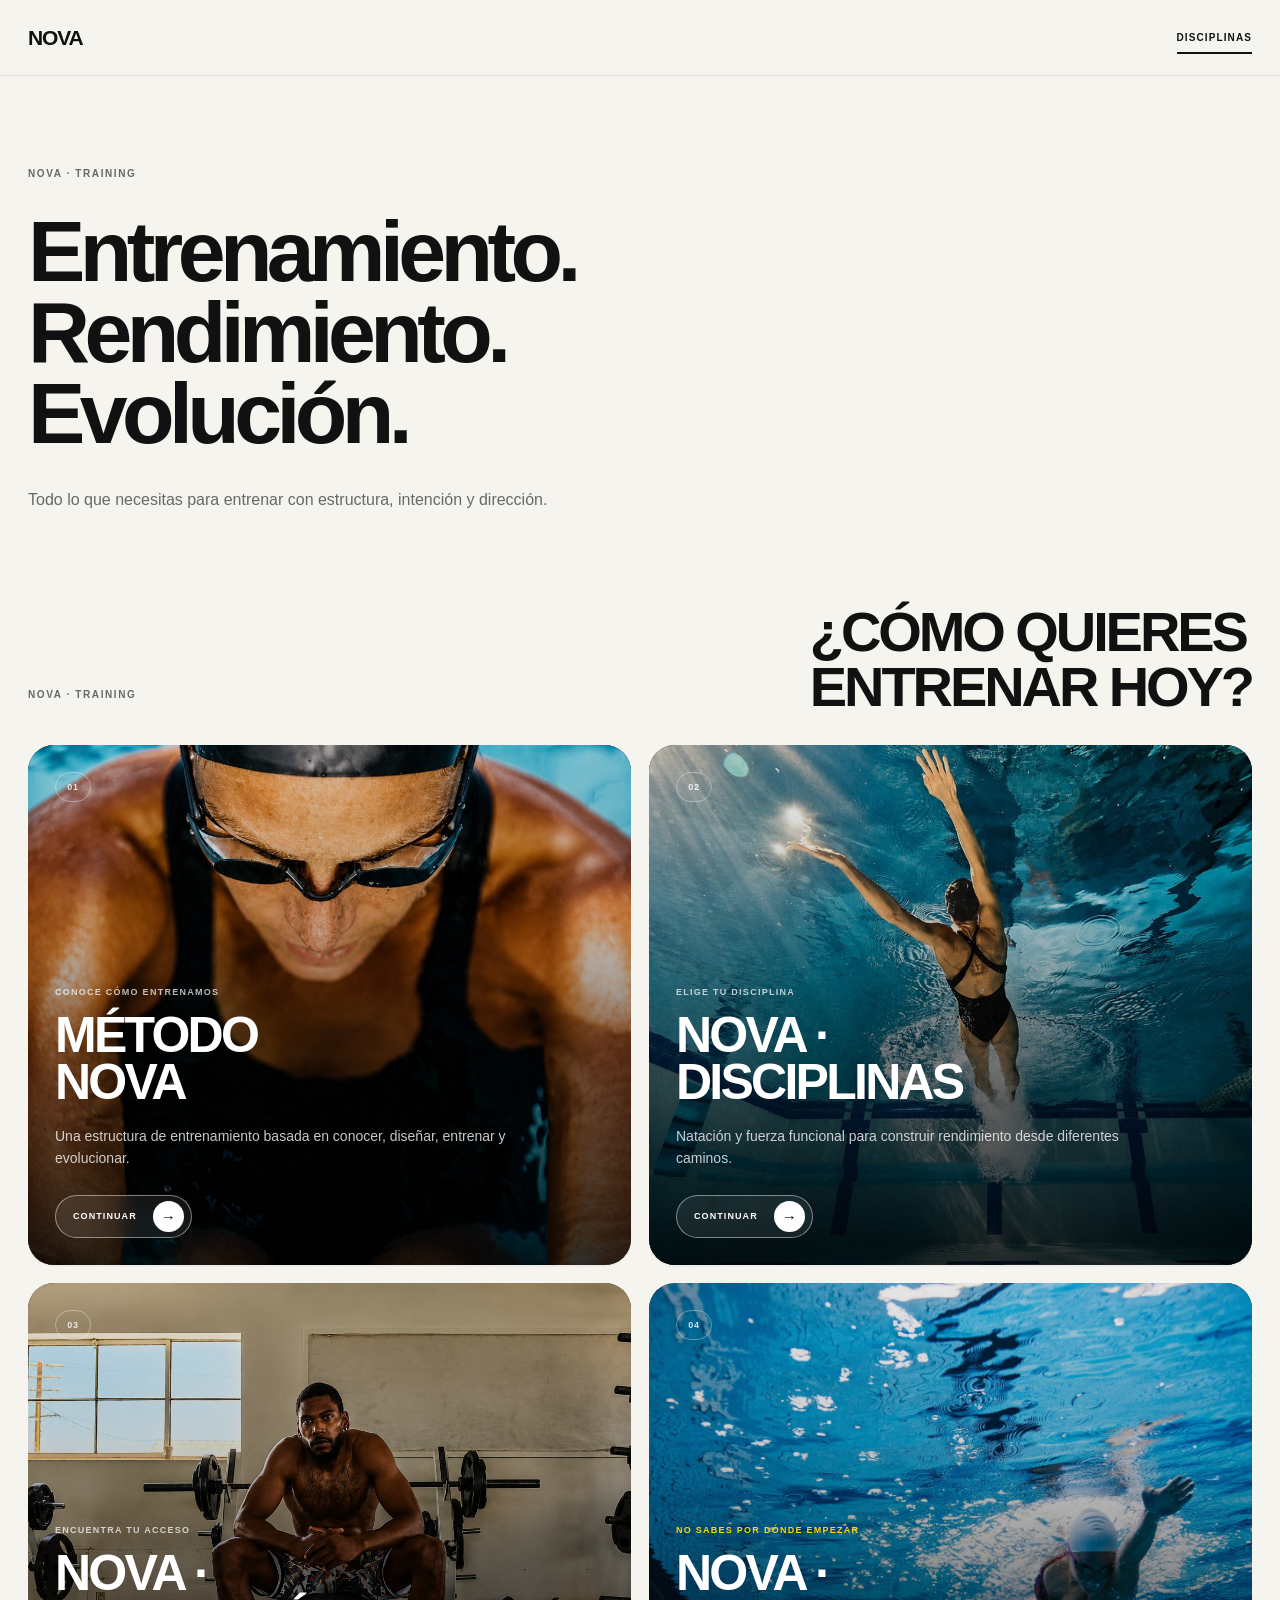
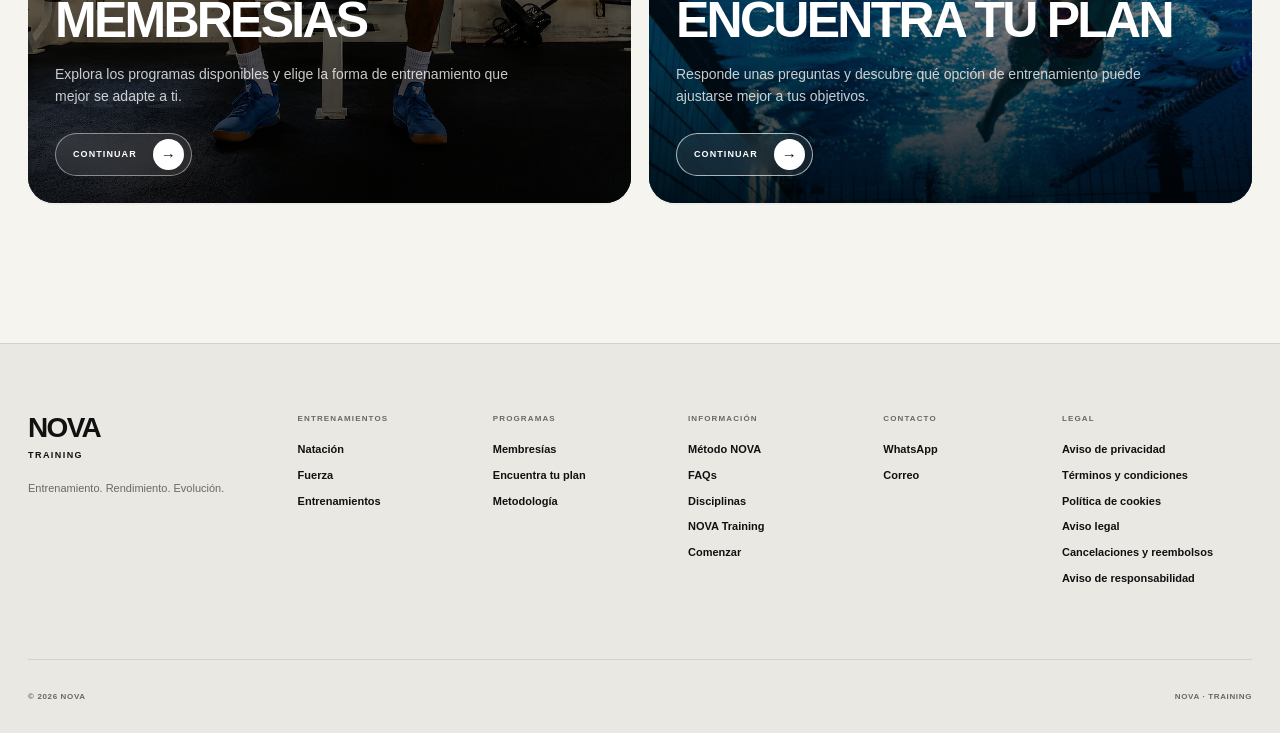
==== commit cf9ae997: "Update index.html" ====
--- a/index.html
+++ b/index.html
@@ -1,19 +1,4 @@
 <!DOCTYPE html>
-<html lang="es">
-
-<head>
-
-    <meta charset="UTF-8">
-
-    <meta
-        name="viewport"
-        content="width=device-width, initial-scale=1.0"
-    >
-
-    <title>NOVA · Training</title>
-
-    <link
-        rel="stylesheet"<!DOCTYPE html>
 <html lang="es">
 
 <head>
@@ -1255,6 +1240,348 @@
             >
 
         </div>
+
+    </div>
+
+
+    <!-- =================================================
+         CARACTERÍSTICAS · MÉTODO NOVA
+    ================================================== -->
+
+    <div class="nova-features">
+
+
+        <!-- FEATURE 01 -->
+
+        <article class="nova-feature">
+
+            <div
+                class="nova-feature-icon"
+                aria-hidden="true"
+            >
+
+                <svg
+                    viewBox="0 0 64 64"
+                    role="img"
+                >
+
+                    <rect
+                        x="12"
+                        y="15"
+                        width="40"
+                        height="38"
+                        rx="5"
+                        fill="none"
+                        stroke="currentColor"
+                        stroke-width="2.5"
+                    />
+
+                    <line
+                        x1="12"
+                        y1="25"
+                        x2="52"
+                        y2="25"
+                        stroke="currentColor"
+                        stroke-width="2.5"
+                    />
+
+                    <line
+                        x1="22"
+                        y1="9"
+                        x2="22"
+                        y2="19"
+                        stroke="currentColor"
+                        stroke-width="2.5"
+                        stroke-linecap="round"
+                    />
+
+                    <line
+                        x1="42"
+                        y1="9"
+                        x2="42"
+                        y2="19"
+                        stroke="currentColor"
+                        stroke-width="2.5"
+                        stroke-linecap="round"
+                    />
+
+                    <circle
+                        cx="23"
+                        cy="34"
+                        r="2"
+                        fill="currentColor"
+                    />
+
+                    <circle
+                        cx="32"
+                        cy="34"
+                        r="2"
+                        fill="currentColor"
+                    />
+
+                    <circle
+                        cx="41"
+                        cy="34"
+                        r="2"
+                        fill="currentColor"
+                    />
+
+                    <circle
+                        cx="23"
+                        cy="43"
+                        r="2"
+                        fill="currentColor"
+                    />
+
+                    <circle
+                        cx="32"
+                        cy="43"
+                        r="2"
+                        fill="currentColor"
+                    />
+
+                </svg>
+
+            </div>
+
+
+            <div class="nova-feature-content">
+
+                <p class="nova-feature-label">
+                    PROGRAMACIÓN
+                </p>
+
+                <h3>
+                    Nuevos entrenamientos cada semana
+                </h3>
+
+                <p>
+                    Una variedad de sesiones y estructuras
+                    para seguir construyendo capacidad,
+                    técnica y rendimiento.
+                </p>
+
+            </div>
+
+        </article>
+
+
+
+        <!-- FEATURE 02 -->
+
+        <article class="nova-feature">
+
+            <div
+                class="nova-feature-icon"
+                aria-hidden="true"
+            >
+
+                <svg
+                    viewBox="0 0 64 64"
+                    role="img"
+                >
+
+                    <circle
+                        cx="32"
+                        cy="32"
+                        r="22"
+                        fill="none"
+                        stroke="currentColor"
+                        stroke-width="2.5"
+                    />
+
+                    <path
+                        d="M32 18v15l10 6"
+                        fill="none"
+                        stroke="currentColor"
+                        stroke-width="2.5"
+                        stroke-linecap="round"
+                        stroke-linejoin="round"
+                    />
+
+                    <path
+                        d="M46 17l5 5"
+                        fill="none"
+                        stroke="currentColor"
+                        stroke-width="2.5"
+                        stroke-linecap="round"
+                    />
+
+                    <path
+                        d="M51 22l-7 1"
+                        fill="none"
+                        stroke="currentColor"
+                        stroke-width="2.5"
+                        stroke-linecap="round"
+                    />
+
+                </svg>
+
+            </div>
+
+
+            <div class="nova-feature-content">
+
+                <p class="nova-feature-label">
+                    ESTRUCTURA
+                </p>
+
+                <h3>
+                    Sabe qué entrenar
+                </h3>
+
+                <p>
+                    Cada sesión tiene un propósito y forma
+                    parte de una estructura pensada para
+                    avanzar.
+                </p>
+
+            </div>
+
+        </article>
+
+
+
+        <!-- FEATURE 03 -->
+
+        <article class="nova-feature">
+
+            <div
+                class="nova-feature-icon"
+                aria-hidden="true"
+            >
+
+                <svg
+                    viewBox="0 0 64 64"
+                    role="img"
+                >
+
+                    <circle
+                        cx="32"
+                        cy="22"
+                        r="8"
+                        fill="none"
+                        stroke="currentColor"
+                        stroke-width="2.5"
+                    />
+
+                    <path
+                        d="M18 51c1-10 7-15 14-15s13 5 14 15"
+                        fill="none"
+                        stroke="currentColor"
+                        stroke-width="2.5"
+                        stroke-linecap="round"
+                    />
+
+                    <path
+                        d="M14 31h12"
+                        fill="none"
+                        stroke="currentColor"
+                        stroke-width="2.5"
+                        stroke-linecap="round"
+                    />
+
+                    <path
+                        d="M38 31h12"
+                        fill="none"
+                        stroke="currentColor"
+                        stroke-width="2.5"
+                        stroke-linecap="round"
+                    />
+
+                </svg>
+
+            </div>
+
+
+            <div class="nova-feature-content">
+
+                <p class="nova-feature-label">
+                    COACHING
+                </p>
+
+                <h3>
+                    Entrena con dirección
+                </h3>
+
+                <p>
+                    Una metodología construida alrededor
+                    de tu nivel, tus objetivos y tu proceso.
+                </p>
+
+            </div>
+
+        </article>
+
+
+
+        <!-- FEATURE 04 -->
+
+        <article class="nova-feature">
+
+            <div
+                class="nova-feature-icon"
+                aria-hidden="true"
+            >
+
+                <svg
+                    viewBox="0 0 64 64"
+                    role="img"
+                >
+
+                    <path
+                        d="M13 47L25 35l8 7 18-22"
+                        fill="none"
+                        stroke="currentColor"
+                        stroke-width="2.5"
+                        stroke-linecap="round"
+                        stroke-linejoin="round"
+                    />
+
+                    <path
+                        d="M41 20h10v10"
+                        fill="none"
+                        stroke="currentColor"
+                        stroke-width="2.5"
+                        stroke-linecap="round"
+                        stroke-linejoin="round"
+                    />
+
+                    <line
+                        x1="13"
+                        y1="52"
+                        x2="51"
+                        y2="52"
+                        stroke="currentColor"
+                        stroke-width="2.5"
+                        stroke-linecap="round"
+                    />
+
+                </svg>
+
+            </div>
+
+
+            <div class="nova-feature-content">
+
+                <p class="nova-feature-label">
+                    EVOLUCIÓN
+                </p>
+
+                <h3>
+                    Tu entrenamiento cambia contigo
+                </h3>
+
+                <p>
+                    El trabajo puede ajustarse conforme
+                    cambian tu capacidad, experiencia
+                    y objetivos.
+                </p>
+
+            </div>
+
+        </article>
+
 
     </div>
 
@@ -3936,3910 +4263,3 @@
 </body>
 
 </html>
-        href="css/index.css"
-    >
-
-</head>
-
-<body>
-
-    <!-- =====================================================
-         NOVA · PAGE TRANSITION
-    ====================================================== -->
-
-    <div
-        class="nova-page-transition"
-        id="novaPageTransition"
-        aria-hidden="true"
-    >
-
-        <div class="nova-page-transition-inner">
-
-            <span class="nova-page-transition-brand">
-                NOVA
-            </span>
-
-            <span class="nova-page-transition-line"></span>
-
-            <span
-                class="nova-page-transition-label"
-                id="novaPageTransitionLabel"
-            >
-                CARGANDO
-            </span>
-
-        </div>
-
-    </div>
-
-
-    <!-- =====================================================
-         NOVA · HEADER
-    ====================================================== -->
-
-    <header
-        class="nova-top"
-        id="top"
-    >
-
-        <div class="nova-top-inner">
-
-            <a
-                href="index.html"
-                class="nova-brand"
-                aria-label="NOVA · Inicio"
-            >
-                NOVA
-            </a>
-
-            <nav
-                class="nova-desktop-nav"
-                aria-label="Navegación principal"
-            >
-
-                <a
-                    href="training.html"
-                    class="nova-nav-link is-active"
-                >
-                    DISCIPLINAS
-                </a>
-
-            </nav>
-
-            <button
-                type="button"
-                class="nova-menu-button"
-                id="novaMenuButton"
-                aria-label="Abrir menú"
-                aria-expanded="false"
-                aria-controls="novaMenu"
-            >
-
-                <span></span>
-                <span></span>
-
-            </button>
-
-        </div>
-
-    </header>
-
-
-    <!-- =====================================================
-         NOVA · MOBILE MENU
-    ====================================================== -->
-
-    <div
-        class="nova-menu-overlay"
-        id="novaMenuOverlay"
-        aria-hidden="true"
-    ></div>
-
-    <aside
-        class="nova-menu"
-        id="novaMenu"
-        aria-hidden="true"
-    >
-
-        <div class="nova-menu-inner">
-
-            <div class="nova-menu-top">
-
-                <span class="nova-menu-label">
-                    NOVA
-                </span>
-
-                <button
-                    type="button"
-                    class="nova-menu-close"
-                    id="novaMenuClose"
-                    aria-label="Cerrar menú"
-                >
-                    ×
-                </button>
-
-            </div>
-
-            <nav
-                class="nova-menu-links"
-                aria-label="Menú móvil"
-            >
-
-                <a
-                    href="index.html"
-                    class="nova-menu-link"
-                >
-                    <span>01</span>
-                    <strong>NOVA</strong>
-                </a>
-
-                <a
-                    href="training.html"
-                    class="nova-menu-link nova-page-link is-active"
-                    data-page-title="DISCIPLINAS"
-                >
-                    <span>02</span>
-                    <strong>DISCIPLINAS</strong>
-                </a>
-
-                <a
-                    href="#novaMemberships"
-                    class="nova-menu-link js-open-memberships"
-                >
-                    <span>03</span>
-                    <strong>MEMBRESÍAS</strong>
-                </a>
-
-                <a
-                    href="#novaPlan"
-                    class="nova-menu-link js-open-survey"
-                >
-                    <span>04</span>
-                    <strong>PLAN</strong>
-                </a>
-
-            </nav>
-
-        </div>
-
-    </aside>
-
-
-    <!-- =====================================================
-         NOVA · MAIN
-    ====================================================== -->
-
-    <main
-        class="nova-page nova-training-page"
-        id="principalPage"
-    >
-
-        <div class="nova-container">
-
-
-            <!-- =================================================
-                 01 · NOVA TRAINING
-            ================================================== -->
-
-            <section
-                class="nova-training-hero"
-                aria-labelledby="trainingTitle"
-            >
-
-                <div class="nova-section-eyebrow">
-                    NOVA · TRAINING
-                </div>
-
-                <h1
-                    class="nova-training-title"
-                    id="trainingTitle"
-                >
-                    Entrenamiento.<br>
-                    Rendimiento.<br>
-                    Evolución.
-                </h1>
-
-                <p class="nova-training-intro">
-                    Todo lo que necesitas para entrenar con estructura,
-                    intención y dirección.
-                </p>
-
-            </section>
-
-
-            <!-- =================================================
-                 02 · TRAINING NAVIGATION
-            ================================================== -->
-
-            <section
-                class="nova-training-navigation"
-                aria-labelledby="trainingNavigationTitle"
-            >
-
-                <div class="nova-training-navigation-header">
-
-                    <div class="nova-section-eyebrow">
-                        NOVA · TRAINING
-                    </div>
-
-                    <h2
-                        class="nova-training-navigation-title"
-                        id="trainingNavigationTitle"
-                    >
-                        ¿CÓMO QUIERES<br>
-                        ENTRENAR HOY?
-                    </h2>
-
-                </div>
-
-
-                <!-- =============================================
-                     FOUR MAIN CARDS
-                ============================================== -->
-
-                <div class="nova-training-cards">
-
-
-                    <!-- =========================================
-                         CARD 01 · MÉTODO
-                    ========================================== -->
-
-                    <a
-                        href="#novaMethod"
-                        class="nova-training-card js-open-method"
-                        data-page-title="MÉTODO NOVA"
-                    >
-
-                        <div
-                            class="nova-training-card-image"
-                            style="background-image: url('img/WhatsApp\ Image\ 2.jpeg');"
-                        ></div>
-
-                        <div class="nova-training-card-overlay"></div>
-
-                        <div class="nova-training-card-top">
-
-                            <span class="nova-training-card-number">
-                                01
-                            </span>
-
-                        </div>
-
-                        <div class="nova-training-card-content">
-
-                            <span class="nova-training-card-label">
-                                CONOCE CÓMO ENTRENAMOS
-                            </span>
-
-                            <h3>
-                                MÉTODO<br>
-                                NOVA
-                            </h3>
-
-                            <p>
-                                Una estructura de entrenamiento basada
-                                en conocer, diseñar, entrenar y evolucionar.
-                            </p>
-
-                            <span class="nova-training-card-button">
-                                CONTINUAR
-                                <span>→</span>
-                            </span>
-
-                        </div>
-
-                    </a>
-
-
-                    <!-- =========================================
-                         CARD 02 · DISCIPLINAS
-                    ========================================== -->
-
-                    <a
-                        href="training.html"
-                        class="nova-training-card nova-page-link"
-                        data-page-title="DISCIPLINAS"
-                    >
-
-                        <div
-                            class="nova-training-card-image"
-                            style="background-image: url('img/WhatsApp Image 4.jpeg');"
-                        ></div>
-
-                        <div class="nova-training-card-overlay"></div>
-
-                        <div class="nova-training-card-top">
-
-                            <span class="nova-training-card-number">
-                                02
-                            </span>
-
-                        </div>
-
-                        <div class="nova-training-card-content">
-
-                            <span class="nova-training-card-label">
-                                ELIGE TU DISCIPLINA
-                            </span>
-
-                            <h3>
-                                NOVA ·<br>
-                                DISCIPLINAS
-                            </h3>
-
-                            <p>
-                                Natación y fuerza funcional para construir
-                                rendimiento desde diferentes caminos.
-                            </p>
-
-                            <span class="nova-training-card-button">
-                                CONTINUAR
-                                <span>→</span>
-                            </span>
-
-                        </div>
-
-                    </a>
-
-
-                    <!-- =========================================
-                         CARD 03 · MEMBRESÍAS
-                    ========================================== -->
-
-                    <a
-                        href="#novaMemberships"
-                        class="nova-training-card js-open-memberships"
-                        data-page-title="MEMBRESÍAS"
-                    >
-
-                        <div
-                            class="nova-training-card-image"
-                            style="background-image: url('img/WhatsApp\ Image\ 3.jpeg');"
-                        ></div>
-
-                        <div class="nova-training-card-overlay"></div>
-
-                        <div class="nova-training-card-top">
-
-                            <span class="nova-training-card-number">
-                                03
-                            </span>
-
-                        </div>
-
-                        <div class="nova-training-card-content">
-
-                            <span class="nova-training-card-label">
-                                ENCUENTRA TU ACCESO
-                            </span>
-
-                            <h3>
-                                NOVA ·<br>
-                                MEMBRESÍAS
-                            </h3>
-
-                            <p>
-                                Explora los programas disponibles y elige
-                                la forma de entrenamiento que mejor se adapte
-                                a ti.
-                            </p>
-
-                            <span class="nova-training-card-button">
-                                CONTINUAR
-                                <span>→</span>
-                            </span>
-
-                        </div>
-
-                    </a>
-
-
-                    <!-- =========================================
-                         CARD 04 · ENCUENTRA TU PLAN
-                    ========================================== -->
-
-                    <a
-                        href="#novaPlan"
-                        class="nova-training-card nova-training-card-featured js-open-survey"
-                        data-page-title="PLAN"
-                    >
-
-                        <div
-                            class="nova-training-card-image"
-                            style="background-image: url('img/chaps.22.JPG');"
-                        ></div>
-
-                        <div class="nova-training-card-overlay"></div>
-
-                        <div class="nova-training-card-top">
-
-                            <span class="nova-training-card-number">
-                                04
-                            </span>
-
-                        </div>
-
-                        <div class="nova-training-card-content">
-
-                            <span class="nova-training-card-label">
-                                NO SABES POR DÓNDE EMPEZAR
-                            </span>
-
-                            <h3>
-                                NOVA ·<br>
-                                ENCUENTRA TU PLAN
-                            </h3>
-
-                            <p>
-                                Responde unas preguntas y descubre qué opción
-                                de entrenamiento puede ajustarse mejor a tus
-                                objetivos.
-                            </p>
-
-                            <span class="nova-training-card-button">
-                                CONTINUAR
-                                <span>→</span>
-                            </span>
-
-                        </div>
-
-                    </a>
-
-
-                </div>
-
-            </section>
-
-
-        </div>
-
-    </main>
-
-
-    <!-- =====================================================
-         NOVA · FOOTER
-    ====================================================== -->
-
-    <footer class="nova-footer">
-
-        <div class="nova-footer-inner">
-
-            <div class="nova-footer-brand">
-
-                <a
-                    href="index.html#top"
-                    class="nova-footer-logo"
-                >
-                    NOVA
-                </a>
-
-                <p>
-                    TRAINING
-                </p>
-
-                <span>
-                    Entrenamiento. Rendimiento. Evolución.
-                </span>
-
-            </div>
-
-
-            <div class="nova-footer-column">
-
-                <h3>
-                    ENTRENAMIENTOS
-                </h3>
-
-                <a href="training.html">
-                    Natación
-                </a>
-
-                <a href="training.html">
-                    Fuerza
-                </a>
-
-                <a href="training.html">
-                    Entrenamientos
-                </a>
-
-            </div>
-
-
-            <div class="nova-footer-column">
-
-                <h3>
-                    PROGRAMAS
-                </h3>
-
-                <a
-                    href="#novaMemberships"
-                    class="js-open-memberships"
-                >
-                    Membresías
-                </a>
-
-                <a
-                    href="#novaPlan"
-                    class="js-open-survey"
-                >
-                    Encuentra tu plan
-                </a>
-
-                <a
-                    href="#novaMethod"
-                    class="js-open-method"
-                >
-                    Metodología
-                </a>
-
-            </div>
-
-
-            <div class="nova-footer-column">
-
-                <h3>
-                    INFORMACIÓN
-                </h3>
-
-                <a
-                    href="#novaMethod"
-                    class="js-open-method"
-                >
-                    Método NOVA
-                </a>
-
-                <a
-                    href="#novaFaq"
-                    class="js-open-faq"
-                >
-                    FAQs
-                </a>
-
-                <a href="training.html">
-                    Disciplinas
-                </a>
-
-                <a href="training.html">
-                    NOVA Training
-                </a>
-
-                <a
-                    href="#novaPlan"
-                    class="js-open-survey"
-                >
-                    Comenzar
-                </a>
-
-            </div>
-
-
-            <div class="nova-footer-column">
-
-                <h3>
-                    CONTACTO
-                </h3>
-
-                <a
-                    href="https://wa.me/525612584271"
-                    target="_blank"
-                    rel="noopener noreferrer"
-                >
-                    WhatsApp
-                </a>
-
-                <a href="mailto:hola@nova.training">
-                    Correo
-                </a>
-
-            </div>
-
-
-            <!-- =================================================
-                 LEGAL
-            ================================================== -->
-
-            <div class="nova-footer-column">
-
-                <h3>
-                    LEGAL
-                </h3>
-
-                <a
-                    href="#novaLegal"
-                    class="js-open-legal"
-                    data-legal="privacy"
-                >
-                    Aviso de privacidad
-                </a>
-
-                <a
-                    href="#novaLegal"
-                    class="js-open-legal"
-                    data-legal="terms"
-                >
-                    Términos y condiciones
-                </a>
-
-                <a
-                    href="#novaLegal"
-                    class="js-open-legal"
-                    data-legal="cookies"
-                >
-                    Política de cookies
-                </a>
-
-                <a
-                    href="#novaLegal"
-                    class="js-open-legal"
-                    data-legal="notice"
-                >
-                    Aviso legal
-                </a>
-
-                <a
-                    href="#novaLegal"
-                    class="js-open-legal"
-                    data-legal="cancellations"
-                >
-                    Cancelaciones y reembolsos
-                </a>
-
-                <a
-                    href="#novaLegal"
-                    class="js-open-legal"
-                    data-legal="responsibility"
-                >
-                    Aviso de responsabilidad
-                </a>
-
-            </div>
-
-        </div>
-
-
-        <div class="nova-footer-bottom">
-
-            <span>
-                © 2026 NOVA
-            </span>
-
-            <span>
-                NOVA · TRAINING
-            </span>
-
-        </div>
-
-    </footer>
-
-
-    <!-- =====================================================
-         NOVA · MODAL GLOBAL
-    ====================================================== -->
-
-    <div
-        class="nova-modal"
-        id="novaModal"
-        aria-hidden="true"
-    >
-
-        <div
-            class="nova-modal-backdrop"
-            data-modal-close
-        ></div>
-
-
-        <div
-            class="nova-modal-dialog"
-            role="dialog"
-            aria-modal="true"
-            aria-labelledby="novaModalTitle"
-        >
-
-            <button
-                type="button"
-                class="nova-modal-close"
-                id="novaModalClose"
-                aria-label="Cerrar"
-            >
-                ×
-            </button>
-
-
-            <div
-                class="nova-modal-content"
-                id="novaModalContent"
-            ></div>
-
-        </div>
-
-    </div>
-
-
-    <!-- =====================================================
-         NOVA · JAVASCRIPT
-         MENÚ + TRANSICIONES + MODALES + ENCUESTA + LEGAL + FAQ
-    ====================================================== -->
-
-    <script>
-
-        document.addEventListener(
-            "DOMContentLoaded",
-            function () {
-
-
-                /* =================================================
-                   ELEMENTOS GENERALES
-                ================================================== */
-
-                const menuButton =
-                    document.getElementById(
-                        "novaMenuButton"
-                    );
-
-                const menu =
-                    document.getElementById(
-                        "novaMenu"
-                    );
-
-                const menuOverlay =
-                    document.getElementById(
-                        "novaMenuOverlay"
-                    );
-
-                const menuClose =
-                    document.getElementById(
-                        "novaMenuClose"
-                    );
-
-
-                const pageTransition =
-                    document.getElementById(
-                        "novaPageTransition"
-                    );
-
-                const pageTransitionLabel =
-                    document.getElementById(
-                        "novaPageTransitionLabel"
-                    );
-
-
-                const pageLinks =
-                    document.querySelectorAll(
-                        ".nova-page-link"
-                    );
-
-
-                const modal =
-                    document.getElementById(
-                        "novaModal"
-                    );
-
-                const modalContent =
-                    document.getElementById(
-                        "novaModalContent"
-                    );
-
-                const modalClose =
-                    document.getElementById(
-                        "novaModalClose"
-                    );
-
-
-                /*
-                 * RESPUESTAS DE "TU PLAN"
-                 *
-                 * Se mantienen únicamente en memoria durante
-                 * esta visita. No modifica la encuesta ni su flujo.
-                 */
-
-                let NOVA_SURVEY_ANSWERS = null;
-
-
-                /* =================================================
-                   MENÚ
-                ================================================== */
-
-                function openMenu() {
-
-                    if (
-                        !menu ||
-                        !menuButton
-                    ) {
-                        return;
-                    }
-
-
-                    menu.classList.add(
-                        "is-open"
-                    );
-
-
-                    if (menuOverlay) {
-
-                        menuOverlay.classList.add(
-                            "is-open"
-                        );
-
-                    }
-
-
-                    menuButton.classList.add(
-                        "is-open"
-                    );
-
-
-                    menuButton.setAttribute(
-                        "aria-expanded",
-                        "true"
-                    );
-
-
-                    menu.setAttribute(
-                        "aria-hidden",
-                        "false"
-                    );
-
-
-                    if (menuOverlay) {
-
-                        menuOverlay.setAttribute(
-                            "aria-hidden",
-                            "false"
-                        );
-
-                    }
-
-
-                    document.body.classList.add(
-                        "nova-menu-open"
-                    );
-
-                }
-
-
-                function closeMenu() {
-
-                    if (
-                        !menu ||
-                        !menuButton
-                    ) {
-                        return;
-                    }
-
-
-                    menu.classList.remove(
-                        "is-open"
-                    );
-
-
-                    if (menuOverlay) {
-
-                        menuOverlay.classList.remove(
-                            "is-open"
-                        );
-
-                    }
-
-
-                    menuButton.classList.remove(
-                        "is-open"
-                    );
-
-
-                    menuButton.setAttribute(
-                        "aria-expanded",
-                        "false"
-                    );
-
-
-                    menu.setAttribute(
-                        "aria-hidden",
-                        "true"
-                    );
-
-
-                    if (menuOverlay) {
-
-                        menuOverlay.setAttribute(
-                            "aria-hidden",
-                            "true"
-                        );
-
-                    }
-
-
-                    document.body.classList.remove(
-                        "nova-menu-open"
-                    );
-
-                }
-
-
-                if (menuButton) {
-
-                    menuButton.addEventListener(
-                        "click",
-                        function () {
-
-                            if (
-                                menuButton.classList.contains(
-                                    "is-open"
-                                )
-                            ) {
-
-                                closeMenu();
-
-                            } else {
-
-                                openMenu();
-
-                            }
-
-                        }
-                    );
-
-                }
-
-
-                if (menuClose) {
-
-                    menuClose.addEventListener(
-                        "click",
-                        closeMenu
-                    );
-
-                }
-
-
-                if (menuOverlay) {
-
-                    menuOverlay.addEventListener(
-                        "click",
-                        closeMenu
-                    );
-
-                }
-
-
-                /* =================================================
-                   TRANSICIÓN DE PÁGINA
-                ================================================== */
-
-                function startPageTransition(
-                    link
-                ) {
-
-                    if (!link) {
-                        return;
-                    }
-
-
-                    const destination =
-                        link.getAttribute(
-                            "href"
-                        );
-
-
-                    if (
-                        !destination ||
-                        destination === "#" ||
-                        destination.startsWith(
-                            "javascript:"
-                        )
-                    ) {
-                        return;
-                    }
-
-
-                    const title =
-                        link.getAttribute(
-                            "data-page-title"
-                        ) || "NOVA";
-
-
-                    if (pageTransitionLabel) {
-
-                        pageTransitionLabel.textContent =
-                            title;
-
-                    }
-
-
-                    document.body.classList.add(
-                        "nova-page-changing"
-                    );
-
-
-                    if (pageTransition) {
-
-                        pageTransition.classList.add(
-                            "is-active"
-                        );
-
-                    }
-
-
-                    window.setTimeout(
-                        function () {
-
-                            window.location.href =
-                                destination;
-
-                        },
-                        650
-                    );
-
-                }
-
-
-                pageLinks.forEach(
-                    function (link) {
-
-                        link.addEventListener(
-                            "click",
-                            function (event) {
-
-                                if (
-                                    event.ctrlKey ||
-                                    event.metaKey ||
-                                    event.shiftKey ||
-                                    event.altKey ||
-                                    event.button !== 0
-                                ) {
-
-                                    return;
-
-                                }
-
-
-                                event.preventDefault();
-
-
-                                closeMenu();
-
-
-                                startPageTransition(
-                                    link
-                                );
-
-                            }
-                        );
-
-                    }
-                );
-
-
-                /* =================================================
-                   MODAL
-                ================================================== */
-
-                function openModal(
-                    html
-                ) {
-
-                    if (
-                        !modal ||
-                        !modalContent
-                    ) {
-                        return;
-                    }
-
-
-                    modalContent.innerHTML =
-                        html;
-
-
-                    modal.classList.add(
-                        "is-open"
-                    );
-
-
-                    modal.setAttribute(
-                        "aria-hidden",
-                        "false"
-                    );
-
-
-                    document.body.classList.add(
-                        "nova-modal-open"
-                    );
-
-                }
-
-
-                function closeModal() {
-
-                    if (!modal) {
-                        return;
-                    }
-
-
-                    modal.classList.remove(
-                        "is-open"
-                    );
-
-
-                    modal.setAttribute(
-                        "aria-hidden",
-                        "true"
-                    );
-
-
-                    document.body.classList.remove(
-                        "nova-modal-open"
-                    );
-
-                }
-
-
-                if (modalClose) {
-
-                    modalClose.addEventListener(
-                        "click",
-                        closeModal
-                    );
-
-                }
-
-
-                if (modal) {
-
-                    modal.addEventListener(
-                        "click",
-                        function (event) {
-
-                            if (
-                                event.target.hasAttribute(
-                                    "data-modal-close"
-                                )
-                            ) {
-
-                                closeModal();
-
-                            }
-
-                        }
-                    );
-
-                }
-
-
-               /* =================================================
-   MÉTODO NOVA
-================================================== */
-
-const methodHTML = `
-
-    <div class="nova-modal-eyebrow">
-        NOVA · MÉTODO
-    </div>
-
-
-    <h2 id="novaModalTitle">
-        No improvisamos.<br>
-        Construimos.
-    </h2>
-
-
-    <div class="nova-modal-text">
-
-        <p>
-            La metodología NOVA parte de entender
-            dónde estás, qué quieres conseguir y qué
-            necesitas para avanzar.
-        </p>
-
-        <p>
-            A partir de ahí construimos una estructura
-            de entrenamiento que pueda evolucionar
-            contigo.
-        </p>
-
-    </div>
-
-
-    <!-- =================================================
-         IMÁGENES · MÉTODO NOVA
-    ================================================== -->
-
-    <div class="nova-method-images">
-
-        <div class="nova-method-image">
-
-            <img
-                src="img/beneficio1.jpeg"
-                alt="Entrenamiento NOVA"
-            >
-
-        </div>
-
-
-        <div class="nova-method-image">
-
-            <img
-                src="img/beneficio1.jpeg"
-                alt="Proceso de entrenamiento NOVA"
-            >
-
-        </div>
-
-    </div>
-
-
-    <div class="nova-modal-list">
-
-        <div class="nova-modal-list-item">
-
-            <span>01</span>
-
-            <strong>
-                CONOCEMOS
-            </strong>
-
-        </div>
-
-
-        <div class="nova-modal-list-item">
-
-            <span>02</span>
-
-            <strong>
-                DISEÑAMOS
-            </strong>
-
-        </div>
-
-
-        <div class="nova-modal-list-item">
-
-            <span>03</span>
-
-            <strong>
-                ENTRENAMOS
-            </strong>
-
-        </div>
-
-
-        <div class="nova-modal-list-item">
-
-            <span>04</span>
-
-            <strong>
-                EVOLUCIONAMOS
-            </strong>
-
-        </div>
-
-    </div>
-
-
-    <div class="nova-modal-text">
-
-        <p>
-            Cada etapa tiene un propósito: conocer tu
-            punto de partida, diseñar el trabajo,
-            ejecutarlo con intención y ajustar el proceso
-            conforme evolucionas.
-        </p>
-
-    </div>
-
-
-    <button
-        type="button"
-        class="nova-modal-action js-modal-go-training"
-    >
-        VER ENTRENAMIENTOS
-
-        <span aria-hidden="true">
-            →
-        </span>
-
-    </button>
-
-`;
-
-
-document
-    .querySelectorAll(
-        ".js-open-method"
-    )
-    .forEach(
-        function (link) {
-
-            link.addEventListener(
-                "click",
-                function (event) {
-
-                    event.preventDefault();
-
-                    closeMenu();
-
-                    openModal(
-                        methodHTML
-                    );
-
-                }
-            );
-
-        }
-    );
-
-
-document.addEventListener(
-    "click",
-    function (event) {
-
-        const button =
-            event.target.closest(
-                ".js-modal-go-training"
-            );
-
-
-        if (!button) {
-            return;
-        }
-
-
-        closeModal();
-
-
-        window.setTimeout(
-            function () {
-
-                startPageTransition(
-                    {
-                        getAttribute: function (
-                            attribute
-                        ) {
-
-                            if (
-                                attribute ===
-                                "href"
-                            ) {
-
-                                return "training.html";
-
-                            }
-
-
-                            if (
-                                attribute ===
-                                "data-page-title"
-                            ) {
-
-                                return "DISCIPLINAS";
-
-                            }
-
-
-                            return null;
-
-                        }
-                    }
-                );
-
-            },
-            250
-        );
-
-    }
-);
-
-
-                /* =================================================
-                   MEMBRESÍAS
-                ================================================== */
-
-                const NOVA_MEMBERSHIPS = [
-
-                    {
-
-                        number:
-                            "01",
-
-                        category:
-                            "NATACIÓN",
-
-                        title:
-                            "BASE",
-
-                        price:
-                            "$999",
-
-                        description:
-                            "Construye una base sólida de técnica, resistencia y adaptación dentro del agua.",
-
-                        details: [
-
-                            "Técnica",
-                            "Resistencia",
-                            "Ritmos",
-                            "Adaptación",
-                            "Progresión",
-                            "Seguimiento"
-
-                        ]
-
-                    },
-
-
-                    {
-
-                        number:
-                            "02",
-
-                        category:
-                            "NATACIÓN",
-
-                        title:
-                            "RENDIMIENTO",
-
-                        price:
-                            "$1,499",
-
-                        description:
-                            "Entrena para mejorar técnica, ritmos, resistencia y capacidad de rendimiento en alberca y/o aguas abiertas.",
-
-                        details: [
-
-                            "Eficiencia técnica",
-                            "Ritmo",
-                            "Velocidad",
-                            "Resistencia",
-                            "Carga",
-                            "Adaptación",
-                            "Seguimiento"
-
-                        ]
-
-                    },
-
-
-                    {
-
-                        number:
-                            "03",
-
-                        category:
-                            "FUERA DEL AGUA",
-
-                        title:
-                            "FUERZA",
-
-                        price:
-                            "$499",
-
-                        description:
-                            "Desarrolla capacidad física, acondicionamiento y fuerza para complementar tu entrenamiento.",
-
-                        details: [
-
-                            "Fuerza general",
-                            "Progresión",
-                            "Capacidad física",
-                            "Control de carga",
-                            "Complemento",
-                            "Seguimiento"
-
-                        ]
-
-                    }
-
-                ];
-
-
-                function membershipsHTML() {
-
-                    return `
-
-                        <div class="nova-modal-eyebrow">
-                            NOVA · MEMBRESÍAS
-                        </div>
-
-
-                        <h2 id="novaModalTitle">
-                            Encuentra tu punto de partida.
-                        </h2>
-
-
-                        <div class="nova-modal-text">
-
-                            <p>
-                                Elige la estructura que mejor se adapte
-                                a lo que quieres trabajar.
-                            </p>
-
-                        </div>
-
-
-                        <div class="nova-modal-memberships">
-
-                            ${NOVA_MEMBERSHIPS
-                                .map(
-                                    function (
-                                        membership,
-                                        index
-                                    ) {
-
-                                        return `
-
-                                            <article
-                                                class="nova-modal-membership"
-                                            >
-
-                                                <div class="nova-modal-membership-top">
-
-                                                    <span>
-                                                        ${membership.number}
-                                                    </span>
-
-                                                    <small>
-                                                        ${membership.category}
-                                                    </small>
-
-                                                </div>
-
-
-                                                <div class="nova-modal-membership-main">
-
-                                                    <h3>
-                                                        ${membership.title}
-                                                    </h3>
-
-                                                    <p>
-                                                        ${membership.description}
-                                                    </p>
-
-                                                </div>
-
-
-                                                <div class="nova-modal-membership-bottom">
-
-                                                    <strong>
-                                                        ${membership.price}
-                                                    </strong>
-
-                                                    <button
-                                                        type="button"
-                                                        class="nova-modal-membership-button"
-                                                        data-membership-index="${index}"
-                                                    >
-                                                        CONOCER
-                                                        <span>
-                                                            →
-                                                        </span>
-                                                    </button>
-
-                                                </div>
-
-                                            </article>
-
-                                        `;
-
-                                    }
-                                )
-                                .join("")}
-
-                        </div>
-
-
-                        <button
-                            type="button"
-                            class="nova-modal-action js-open-survey"
-                        >
-                            NO SÉ QUÉ ELEGIR
-                            <span aria-hidden="true">
-                                →
-                            </span>
-                        </button>
-
-                    `;
-
-                }
-
-
-                function openMemberships() {
-
-                    closeMenu();
-
-                    openModal(
-                        membershipsHTML()
-                    );
-
-                }
-
-
-                document
-                    .querySelectorAll(
-                        ".js-open-memberships"
-                    )
-                    .forEach(
-                        function (link) {
-
-                            link.addEventListener(
-                                "click",
-                                function (event) {
-
-                                    event.preventDefault();
-
-                                    openMemberships();
-
-                                }
-                            );
-
-                        }
-                    );
-
-
-                document.addEventListener(
-                    "click",
-                    function (event) {
-
-                        const membershipButton =
-                            event.target.closest(
-                                ".nova-modal-membership-button"
-                            );
-
-
-                        if (
-                            membershipButton
-                        ) {
-
-                            const index =
-                                Number(
-                                    membershipButton.dataset
-                                        .membershipIndex
-                                );
-
-
-                            const membership =
-                                NOVA_MEMBERSHIPS[index];
-
-
-                            if (membership) {
-
-                                openMembershipDetail(
-                                    membership
-                                );
-
-                            }
-
-
-                            return;
-
-                        }
-
-
-                        const surveyButton =
-                            event.target.closest(
-                                ".js-open-survey"
-                            );
-
-
-                        if (
-                            surveyButton &&
-                            !surveyButton.classList.contains(
-                                "nova-nav-link"
-                            )
-                        ) {
-
-                            event.preventDefault();
-
-                            openSurvey();
-
-                        }
-
-                    }
-                );
-
-
-                function openMembershipDetail(
-                    membership
-                ) {
-
-                    let whatsappMessage =
-                        "Hola NOVA, quiero conocer el plan " +
-                        membership.title +
-                        " de " +
-                        membership.price +
-                        ".";
-
-
-                    /*
-                     * Si el usuario llegó desde "TU PLAN",
-                     * agregamos únicamente sus respuestas al mensaje.
-                     */
-
-                    if (NOVA_SURVEY_ANSWERS) {
-
-                        whatsappMessage +=
-                            "\n\nMIS RESPUESTAS DE TU PLAN:";
-
-
-                        whatsappMessage +=
-                            "\n• Disciplina: " +
-                            NOVA_SURVEY_ANSWERS.disciplina;
-
-
-                        whatsappMessage +=
-                            "\n• Objetivo: " +
-                            NOVA_SURVEY_ANSWERS.objetivo;
-
-
-                        whatsappMessage +=
-                            "\n• Nivel: " +
-                            NOVA_SURVEY_ANSWERS.nivel;
-
-
-                        whatsappMessage +=
-                            "\n• Experiencia: " +
-                            NOVA_SURVEY_ANSWERS.experiencia;
-
-
-                        whatsappMessage +=
-                            "\n• Disponibilidad: " +
-                            NOVA_SURVEY_ANSWERS.disponibilidad;
-
-
-                        whatsappMessage +=
-                            "\n• Distancia más larga: " +
-                            NOVA_SURVEY_ANSWERS.distancia;
-
-
-                        whatsappMessage +=
-                            "\n• Modalidad: " +
-                            NOVA_SURVEY_ANSWERS.modalidad;
-
-
-                        whatsappMessage +=
-                            "\n\nPLAN RECOMENDADO: " +
-                            NOVA_SURVEY_ANSWERS.plan;
-
-
-                        /*
-                         * Si el usuario respondió las preguntas
-                         * específicas de FUERZA, también se agregan
-                         * al mensaje de WhatsApp.
-                         */
-
-                        if (
-                            NOVA_SURVEY_ANSWERS.forceAnswers
-                        ) {
-
-                            whatsappMessage +=
-                                "\n\nRESPUESTAS DE FUERZA:";
-
-
-                            whatsappMessage +=
-                                "\n• Qué falta dentro del agua: " +
-                                (
-                                    NOVA_SURVEY_ANSWERS
-                                        .forceAnswers
-                                        .force_need ||
-                                    "No especificado"
-                                );
-
-
-                            whatsappMessage +=
-                                "\n• Apoyo dentro de la natación: " +
-                                (
-                                    NOVA_SURVEY_ANSWERS
-                                        .forceAnswers
-                                        .force_support ||
-                                    "No especificado"
-                                );
-
-
-                            whatsappMessage +=
-                                "\n• Entrenamiento actual fuera del agua: " +
-                                (
-                                    NOVA_SURVEY_ANSWERS
-                                        .forceAnswers
-                                        .force_current ||
-                                    "No especificado"
-                                );
-
-                        }
-
-                    }
-
-
-                    const html = `
-
-                        <div class="nova-modal-eyebrow">
-                            NOVA · ${membership.category}
-                        </div>
-
-
-                        <h2 id="novaModalTitle">
-                            ${membership.title}
-                        </h2>
-
-
-                        <div class="nova-modal-text">
-
-                            <p>
-                                ${membership.description}
-                            </p>
-
-                        </div>
-
-
-                        <div class="nova-modal-list">
-
-                            ${membership.details
-                                .map(
-                                    function (
-                                        detail,
-                                        index
-                                    ) {
-
-                                        return `
-
-                                            <div class="nova-modal-list-item">
-
-                                                <span>
-                                                    ${String(
-                                                        index + 1
-                                                    ).padStart(
-                                                        2,
-                                                        "0"
-                                                    )}
-                                                </span>
-
-                                                <strong>
-                                                    ${detail}
-                                                </strong>
-
-                                            </div>
-
-                                        `;
-
-                                    }
-                                )
-                                .join("")}
-
-                        </div>
-
-
-                        <div class="nova-plan-investment">
-
-                            <span>
-                                INVERSIÓN
-                            </span>
-
-                            <strong>
-                                ${membership.price}
-                            </strong>
-
-                        </div>
-
-
-                        <a
-                            href="https://wa.me/525612584271?text=${encodeURIComponent(
-                                whatsappMessage
-                            )}"
-                            target="_blank"
-                            rel="noopener noreferrer"
-                            class="nova-modal-action"
-                        >
-                            QUIERO ESTE PLAN
-                            <span aria-hidden="true">
-                                →
-                            </span>
-                        </a>
-
-                    `;
-
-
-                    openModal(
-                        html
-                    );
-
-                }
-
-
-                /* =================================================
-                   FAQ NOVA
-                ================================================== */
-
-                const NOVA_FAQ_CONTENT = [
-
-                    {
-
-                        question:
-                            "¿Necesito experiencia para comenzar?",
-
-                        answer:
-                            "No es indispensable. NOVA cuenta con diferentes estructuras de entrenamiento que pueden adaptarse a distintos niveles de experiencia y objetivos."
-
-                    },
-
-
-                    {
-
-                        question:
-                            "¿Qué disciplinas incluye NOVA?",
-
-                        answer:
-                            "NOVA integra tres áreas de entrenamiento: natación, fuerza y HIT. Dependiendo del programa elegido, puedes trabajar una disciplina o combinar diferentes estímulos."
-
-                    },
-
-
-                    {
-
-                        question:
-                            "¿Puedo combinar natación con fuerza?",
-
-                        answer:
-                            "Sí. El programa POTENCIA combina natación y fuerza dentro de una misma estructura, buscando que ambas áreas trabajen de forma complementaria."
-
-                    },
-
-
-                    {
-
-                        question:
-                            "¿Qué programa debo elegir?",
-
-                        answer:
-                            "Depende de tu objetivo. EVOLUCIÓN está orientado al desarrollo de la natación; POTENCIA combina natación y fuerza; FUERA DEL AGUA integra HIT y fuerza; y FUERZA se centra exclusivamente en el desarrollo de fuerza."
-
-                    },
-
-
-                    {
-
-                        question:
-                            "¿Cómo se realiza el seguimiento?",
-
-                        answer:
-                            "El nivel de seguimiento depende del programa contratado. Puede incluir comunicación directa, ajustes de entrenamiento, revisión del progreso y videollamadas de acuerdo con el nivel de atención correspondiente."
-
-                    },
-
-
-                    {
-
-                        question:
-                            "¿Se utilizan videollamadas?",
-
-                        answer:
-                            "Sí. Los programas que incluyen videollamadas cuentan con sesiones de seguimiento destinadas a revisar el proceso, resolver dudas y realizar los ajustes necesarios."
-
-                    },
-
-
-                    {
-
-                        question:
-                            "¿Cómo funciona el análisis de video?",
-
-                        answer:
-                            "En los programas que incluyen análisis de video, se revisan aspectos técnicos del movimiento para identificar oportunidades de mejora y proporcionar correcciones específicas."
-
-                    },
-
-
-                    {
-
-                        question:
-                            "¿Puedo combinar el programa con mi entrenamiento actual?",
-
-                        answer:
-                            "Sí. La planificación puede considerar tu carga actual de entrenamiento para evitar estímulos innecesarios y mantener una progresión adecuada."
-
-                    },
-
-
-                    {
-
-                        question:
-                            "¿Qué pasa si no puedo cumplir todas las sesiones?",
-
-                        answer:
-                            "El programa puede ajustarse cuando existen cambios en tu disponibilidad. Se priorizan los estímulos más importantes para mantener la continuidad del proceso."
-
-                    },
-
-
-                    {
-
-                        question:
-                            "¿Cómo se realizan los ajustes?",
-
-                        answer:
-                            "Los ajustes se realizan considerando tu evolución, cumplimiento, disponibilidad y respuesta al entrenamiento. El nivel de atención varía según el programa elegido."
-
-                    },
-
-
-                    {
-
-                        question:
-                            "¿Puedo cambiar de programa posteriormente?",
-
-                        answer:
-                            "Sí. Si tus objetivos cambian o necesitas un nivel diferente de acompañamiento, podemos valorar el cambio hacia otro programa de NOVA."
-
-                    },
-
-
-                    {
-
-                        question:
-                            "¿Puede haber sesiones presenciales?",
-
-                        answer:
-                            "Esto depende de varios factores, como la zona en donde resides, la disponibilidad, las condiciones de la instalación y el espacio disponible dentro de la agenda."
-
-                    }
-
-                ];
-
-
-                function openFAQ() {
-
-                    closeMenu();
-
-
-                    const faqHTML = `
-
-                        <div class="nova-modal-eyebrow">
-                            NOVA · INFORMACIÓN
-                        </div>
-
-
-                        <h2 id="novaModalTitle">
-                            Preguntas frecuentes
-                        </h2>
-
-
-                        <div class="nova-modal-text">
-
-                            <p>
-                                Encuentra respuestas sobre los programas,
-                                disciplinas y forma de trabajo de NOVA.
-                            </p>
-
-                        </div>
-
-
-                        <div class="nova-faq-text">
-
-                            <div class="nova-faq-list">
-
-                                ${NOVA_FAQ_CONTENT
-                                    .map(
-                                        function (
-                                            faq,
-                                            index
-                                        ) {
-
-                                            return `
-
-                                                <article
-                                                    class="nova-faq-item"
-                                                >
-
-                                                    <button
-                                                        type="button"
-                                                        class="nova-faq-question"
-                                                        aria-expanded="false"
-                                                    >
-
-                                                        <span>
-                                                            ${String(
-                                                                index + 1
-                                                            ).padStart(
-                                                                2,
-                                                                "0"
-                                                            )}
-                                                            ·
-                                                            ${faq.question}
-                                                        </span>
-
-                                                        <span
-                                                            class="nova-faq-icon"
-                                                            aria-hidden="true"
-                                                        >
-                                                            +
-                                                        </span>
-
-                                                    </button>
-
-
-                                                    <div
-                                                        class="nova-faq-answer"
-                                                    >
-
-                                                        <p>
-                                                            ${faq.answer}
-                                                        </p>
-
-                                                    </div>
-
-                                                </article>
-
-                                            `;
-
-                                        }
-                                    )
-                                    .join("")}
-
-                            </div>
-
-
-                            <div class="nova-faq-footer">
-
-                                <span>
-                                    NOVA · TRAINING
-                                </span>
-
-                                <span>
-                                    Información
-                                </span>
-
-                            </div>
-
-                        </div>
-
-                    `;
-
-
-                    openModal(
-                        faqHTML
-                    );
-
-
-                    modalContent
-                        .querySelectorAll(
-                            ".nova-faq-question"
-                        )
-                        .forEach(
-                            function (
-                                questionButton
-                            ) {
-
-                                questionButton.addEventListener(
-                                    "click",
-                                    function () {
-
-                                        const item =
-                                            questionButton.closest(
-                                                ".nova-faq-item"
-                                            );
-
-
-                                        if (!item) {
-                                            return;
-                                        }
-
-
-                                        const isOpen =
-                                            item.classList.contains(
-                                                "is-open"
-                                            );
-
-
-                                        modalContent
-                                            .querySelectorAll(
-                                                ".nova-faq-item"
-                                            )
-                                            .forEach(
-                                                function (
-                                                    faqItem
-                                                ) {
-
-                                                    faqItem.classList.remove(
-                                                        "is-open"
-                                                    );
-
-
-                                                    const button =
-                                                        faqItem.querySelector(
-                                                            ".nova-faq-question"
-                                                        );
-
-
-                                                    if (button) {
-
-                                                        button.setAttribute(
-                                                            "aria-expanded",
-                                                            "false"
-                                                        );
-
-                                                    }
-
-                                                }
-                                            );
-
-
-                                        if (!isOpen) {
-
-                                            item.classList.add(
-                                                "is-open"
-                                            );
-
-
-                                            questionButton.setAttribute(
-                                                "aria-expanded",
-                                                "true"
-                                            );
-
-                                        }
-
-                                    }
-                                );
-
-                            }
-                        );
-
-                }
-
-
-                document
-                    .querySelectorAll(
-                        ".js-open-faq"
-                    )
-                    .forEach(
-                        function (link) {
-
-                            link.addEventListener(
-                                "click",
-                                function (event) {
-
-                                    event.preventDefault();
-
-                                    openFAQ();
-
-                                }
-                            );
-
-                        }
-                    );
-
-
-                /* =================================================
-                   LEGAL NOVA
-                ================================================== */
-
-                const NOVA_LEGAL_CONTENT = {
-
-                    privacy: {
-
-                        eyebrow:
-                            "NOVA · LEGAL",
-
-                        title:
-                            "Aviso de privacidad",
-
-                        content: `
-
-                            <div class="nova-legal-heading">
-                                01 · Responsable
-                            </div>
-
-                            <p>
-                                NOVA es responsable del tratamiento de los
-                                datos personales que sean proporcionados
-                                voluntariamente por los usuarios a través
-                                de este sitio web, formularios, medios de
-                                contacto o durante la contratación de sus
-                                servicios.
-                            </p>
-
-
-                            <div class="nova-legal-heading">
-                                02 · Datos que podemos recopilar
-                            </div>
-
-                            <p>
-                                Dependiendo de la interacción que tengas
-                                con NOVA, podremos solicitar información
-                                necesaria para atender tu solicitud,
-                                gestionar un programa o mantener la
-                                comunicación relacionada con los servicios.
-                            </p>
-
-                            <ul class="nova-legal-list">
-
-                                <li>
-                                    Nombre y datos de contacto.
-                                </li>
-
-                                <li>
-                                    Información relacionada con tus
-                                    objetivos de entrenamiento.
-                                </li>
-
-                                <li>
-                                    Información necesaria para organizar
-                                    y dar seguimiento al servicio.
-                                </li>
-
-                                <li>
-                                    Información que el usuario decida
-                                    proporcionar voluntariamente.
-                                </li>
-
-                            </ul>
-
-
-                            <div class="nova-legal-heading">
-                                03 · Finalidades
-                            </div>
-
-                            <p>
-                                Los datos podrán utilizarse para responder
-                                solicitudes de información, gestionar
-                                programas de entrenamiento, coordinar
-                                comunicación, dar seguimiento al atleta,
-                                procesar solicitudes relacionadas con los
-                                servicios y mantener una relación adecuada
-                                con los usuarios.
-                            </p>
-
-
-                            <div class="nova-legal-heading">
-                                04 · Protección de la información
-                            </div>
-
-                            <p>
-                                NOVA procurará implementar medidas
-                                razonables para proteger la información
-                                personal contra acceso, uso, alteración
-                                o divulgación no autorizada.
-                            </p>
-
-
-                            <div class="nova-legal-heading">
-                                05 · Derechos del usuario
-                            </div>
-
-                            <p>
-                                El usuario podrá solicitar información
-                                relacionada con el tratamiento de sus
-                                datos personales y ejercer los derechos
-                                que correspondan conforme a la legislación
-                                aplicable.
-                            </p>
-
-
-                            <div class="nova-legal-heading">
-                                06 · Contacto
-                            </div>
-
-                            <p>
-                                Para cualquier asunto relacionado con el
-                                tratamiento de datos personales puedes
-                                comunicarte con NOVA mediante los medios
-                                de contacto disponibles en este sitio.
-                            </p>
-
-                        `
-
-                    },
-
-
-                    terms: {
-
-                        eyebrow:
-                            "NOVA · LEGAL",
-
-                        title:
-                            "Términos y condiciones",
-
-                        content: `
-
-                            <div class="nova-legal-heading">
-                                01 · Aceptación
-                            </div>
-
-                            <p>
-                                El acceso y utilización del sitio web de
-                                NOVA implica la aceptación de los presentes
-                                términos y condiciones.
-                            </p>
-
-
-                            <div class="nova-legal-heading">
-                                02 · Servicios
-                            </div>
-
-                            <p>
-                                NOVA ofrece programas y estructuras de
-                                entrenamiento relacionados con natación,
-                                fuerza y otras modalidades descritas en
-                                el sitio. Las características, duración,
-                                nivel de atención y condiciones pueden
-                                variar dependiendo del programa contratado.
-                            </p>
-
-
-                            <div class="nova-legal-heading">
-                                03 · Información proporcionada
-                            </div>
-
-                            <p>
-                                El usuario se compromete a proporcionar
-                                información correcta y suficiente cuando
-                                sea necesaria para la prestación del
-                                servicio.
-                            </p>
-
-
-                            <div class="nova-legal-heading">
-                                04 · Uso personal
-                            </div>
-
-                            <p>
-                                Los programas, entrenamientos, materiales
-                                y contenidos proporcionados por NOVA son
-                                para uso personal del usuario que los
-                                contrata.
-                            </p>
-
-                            <p>
-                                No está permitido compartir, revender,
-                                reproducir, distribuir o comercializar
-                                contenidos de NOVA sin autorización.
-                            </p>
-
-
-                            <div class="nova-legal-heading">
-                                05 · Propiedad intelectual
-                            </div>
-
-                            <p>
-                                Los textos, entrenamientos, estructuras,
-                                imágenes, elementos gráficos, metodología
-                                y demás contenidos del sitio pertenecen
-                                a NOVA o se utilizan con las autorizaciones
-                                correspondientes.
-                            </p>
-
-
-                            <div class="nova-legal-heading">
-                                06 · Modificaciones
-                            </div>
-
-                            <p>
-                                NOVA podrá actualizar, modificar o mejorar
-                                sus programas, contenidos y servicios
-                                cuando resulte necesario.
-                            </p>
-
-
-                            <div class="nova-legal-heading">
-                                07 · Uso responsable
-                            </div>
-
-                            <p>
-                                El usuario deberá utilizar los servicios
-                                de manera responsable y seguir las
-                                recomendaciones de seguridad correspondientes
-                                a cada actividad.
-                            </p>
-
-                        `
-
-                    },
-
-
-                    cookies: {
-
-                        eyebrow:
-                            "NOVA · LEGAL",
-
-                        title:
-                            "Política de cookies",
-
-                        content: `
-
-                            <div class="nova-legal-heading">
-                                01 · ¿Qué son las cookies?
-                            </div>
-
-                            <p>
-                                Las cookies son pequeños archivos que
-                                pueden almacenarse en el dispositivo del
-                                usuario cuando visita un sitio web.
-                            </p>
-
-
-                            <div class="nova-legal-heading">
-                                02 · Uso en NOVA
-                            </div>
-
-                            <p>
-                                El sitio web de NOVA puede utilizar cookies
-                                y tecnologías similares para permitir el
-                                correcto funcionamiento de determinadas
-                                funciones y mejorar la experiencia de
-                                navegación.
-                            </p>
-
-
-                            <div class="nova-legal-heading">
-                                03 · Para qué pueden utilizarse
-                            </div>
-
-                            <ul class="nova-legal-list">
-
-                                <li>
-                                    Mantener funciones necesarias del sitio.
-                                </li>
-
-                                <li>
-                                    Recordar determinadas preferencias.
-                                </li>
-
-                                <li>
-                                    Obtener información técnica relacionada
-                                    con la navegación.
-                                </li>
-
-                                <li>
-                                    Mejorar la experiencia de usuario.
-                                </li>
-
-                            </ul>
-
-
-                            <div class="nova-legal-heading">
-                                04 · Servicios externos
-                            </div>
-
-                            <p>
-                                Algunas funciones o servicios externos
-                                utilizados por el sitio podrían establecer
-                                sus propias cookies de acuerdo con sus
-                                respectivas políticas de privacidad.
-                            </p>
-
-
-                            <div class="nova-legal-heading">
-                                05 · Configuración
-                            </div>
-
-                            <p>
-                                El usuario puede configurar su navegador
-                                para bloquear, eliminar o limitar el uso
-                                de cookies. Algunas funciones del sitio
-                                podrían verse afectadas si se deshabilitan
-                                determinadas cookies.
-                            </p>
-
-                        `
-
-                    },
-
-
-                    notice: {
-
-                        eyebrow:
-                            "NOVA · LEGAL",
-
-                        title:
-                            "Aviso legal",
-
-                        content: `
-
-                            <div class="nova-legal-heading">
-                                01 · Información general
-                            </div>
-
-                            <p>
-                                NOVA es una plataforma dedicada a ofrecer
-                                información, programas y servicios
-                                relacionados con entrenamiento deportivo.
-                            </p>
-
-
-                            <div class="nova-legal-heading">
-                                02 · Contenido
-                            </div>
-
-                            <p>
-                                La información publicada en este sitio
-                                tiene carácter informativo y está
-                                relacionada con los servicios y programas
-                                ofrecidos por NOVA.
-                            </p>
-
-
-                            <div class="nova-legal-heading">
-                                03 · Actualización de información
-                            </div>
-
-                            <p>
-                                NOVA procurará mantener la información del
-                                sitio actualizada. Sin embargo, determinados
-                                contenidos, precios, disponibilidad,
-                                características de programas o condiciones
-                                pueden modificarse.
-                            </p>
-
-
-                            <div class="nova-legal-heading">
-                                04 · Información de entrenamiento
-                            </div>
-
-                            <p>
-                                El contenido del sitio y los programas de
-                                entrenamiento no deberán interpretarse como
-                                sustituto de una valoración médica,
-                                diagnóstico, tratamiento o atención
-                                profesional de la salud.
-                            </p>
-
-
-                            <div class="nova-legal-heading">
-                                05 · Contacto
-                            </div>
-
-                            <p>
-                                Para cualquier duda relacionada con los
-                                servicios, programas o información publicada,
-                                el usuario puede ponerse en contacto con NOVA
-                                mediante los canales disponibles en este sitio.
-                            </p>
-
-                        `
-
-                    },
-
-
-                    cancellations: {
-
-                        eyebrow:
-                            "NOVA · LEGAL",
-
-                        title:
-                            "Cancelaciones y reembolsos",
-
-                        content: `
-
-                            <div class="nova-legal-heading">
-                                01 · Condiciones generales
-                            </div>
-
-                            <p>
-                                Las condiciones de cancelación y reembolso
-                                dependerán del servicio o programa
-                                contratado y de las condiciones informadas
-                                al momento de realizar la compra.
-                            </p>
-
-
-                            <div class="nova-legal-heading">
-                                02 · Solicitudes
-                            </div>
-
-                            <p>
-                                Si necesitas cancelar un servicio o
-                                solicitar una revisión de tu compra,
-                                deberás comunicarte con NOVA utilizando
-                                los medios de contacto disponibles.
-                            </p>
-
-
-                            <div class="nova-legal-heading">
-                                03 · Revisión
-                            </div>
-
-                            <p>
-                                Las solicitudes serán revisadas considerando
-                                la fecha de contratación, el estado del
-                                servicio, el acceso utilizado y las
-                                condiciones específicas aplicables a la
-                                compra.
-                            </p>
-
-
-                            <div class="nova-legal-heading">
-                                04 · Programas iniciados
-                            </div>
-
-                            <p>
-                                Una vez iniciado o utilizado un programa,
-                                el derecho a cancelación o reembolso podrá
-                                estar sujeto a las condiciones aplicables
-                                al servicio contratado.
-                            </p>
-
-
-                            <div class="nova-legal-heading">
-                                05 · Cambios de programa
-                            </div>
-
-                            <p>
-                                Los cambios de programa podrán ser
-                                considerados cuando existan razones
-                                relacionadas con los objetivos,
-                                disponibilidad o necesidades del atleta.
-                            </p>
-
-
-                            <div class="nova-legal-heading">
-                                06 · Resolución
-                            </div>
-
-                            <p>
-                                NOVA comunicará al usuario la resolución
-                                de cualquier solicitud de cancelación,
-                                cambio o reembolso mediante los canales
-                                de contacto correspondientes.
-                            </p>
-
-                        `
-
-                    },
-
-
-                    responsibility: {
-
-                        eyebrow:
-                            "NOVA · LEGAL",
-
-                        title:
-                            "Aviso de responsabilidad",
-
-                        content: `
-
-                            <div class="nova-legal-heading">
-                                01 · Naturaleza del servicio
-                            </div>
-
-                            <p>
-                                Los programas de NOVA tienen carácter
-                                formativo y de entrenamiento deportivo.
-                            </p>
-
-
-                            <div class="nova-legal-heading">
-                                02 · Riesgos del entrenamiento
-                            </div>
-
-                            <p>
-                                La práctica de actividad física y deportiva
-                                implica riesgos inherentes a la propia
-                                actividad. El usuario deberá realizar los
-                                entrenamientos de acuerdo con su nivel,
-                                capacidades y condiciones personales.
-                            </p>
-
-
-                            <div class="nova-legal-heading">
-                                03 · Condiciones personales
-                            </div>
-
-                            <p>
-                                Antes de iniciar un programa de entrenamiento,
-                                el usuario deberá considerar si se encuentra
-                                en condiciones adecuadas para realizar
-                                actividad física y, cuando corresponda,
-                                consultar con un profesional de la salud.
-                            </p>
-
-
-                            <div class="nova-legal-heading">
-                                04 · Instalaciones y equipo
-                            </div>
-
-                            <p>
-                                Las sesiones deberán realizarse en
-                                instalaciones adecuadas y utilizando el
-                                equipo correspondiente, especialmente en
-                                actividades de natación, aguas abiertas,
-                                fuerza y entrenamiento de alta intensidad.
-                            </p>
-
-
-                            <div class="nova-legal-heading">
-                                05 · Actividades acuáticas
-                            </div>
-
-                            <p>
-                                En actividades acuáticas, el usuario deberá
-                                respetar las normas de seguridad de la
-                                instalación y contar con las condiciones
-                                necesarias para realizar la sesión.
-                            </p>
-
-
-                            <div class="nova-legal-heading">
-                                06 · Comunicación del atleta
-                            </div>
-
-                            <p>
-                                El atleta es responsable de comunicar
-                                cualquier circunstancia que pueda afectar
-                                su capacidad para realizar el entrenamiento
-                                y de detener la actividad cuando considere
-                                que continuar representa un riesgo.
-                            </p>
-
-
-                            <div class="nova-legal-heading">
-                                07 · Alcance
-                            </div>
-
-                            <p>
-                                La planificación proporcionada por NOVA
-                                no sustituye una evaluación médica,
-                                fisioterapéutica o de cualquier otra
-                                especialidad sanitaria.
-                            </p>
-
-                        `
-
-                    }
-
-                };
-
-
-                function openLegalDocument(
-                    type
-                ) {
-
-                    const legalDocument =
-                        NOVA_LEGAL_CONTENT[type];
-
-
-                    if (!legalDocument) {
-                        return;
-                    }
-
-
-                    openModal(`
-
-                        <div class="nova-modal-eyebrow">
-                            ${legalDocument.eyebrow}
-                        </div>
-
-
-                        <h2 id="novaModalTitle">
-                            ${legalDocument.title}
-                        </h2>
-
-
-                        <div class="nova-modal-text nova-legal-text">
-
-                            ${legalDocument.content}
-
-                        </div>
-
-
-                        <div class="nova-modal-legal-footer">
-
-                            <span>
-                                NOVA · TRAINING
-                            </span>
-
-                            <span>
-                                Información legal
-                            </span>
-
-                        </div>
-
-                    `);
-
-                }
-
-
-                document
-                    .querySelectorAll(
-                        ".js-open-legal"
-                    )
-                    .forEach(
-                        function (link) {
-
-                            link.addEventListener(
-                                "click",
-                                function (event) {
-
-                                    event.preventDefault();
-
-                                    closeMenu();
-
-                                    const type =
-                                        link.getAttribute(
-                                            "data-legal"
-                                        );
-
-                                    openLegalDocument(
-                                        type
-                                    );
-
-                                }
-                            );
-
-                        }
-                    );
-
-
-                /* =================================================
-                   ENCUESTA
-                ================================================== */
-
-                const surveyQuestions = [
-
-                    {
-
-                        eyebrow:
-                            "01 · DISCIPLINA",
-
-                        title:
-                            "¿Qué quieres entrenar?",
-
-                        options: [
-
-                            "Natación",
-                            "Aguas abiertas",
-                            "Fuerza",
-                            "No estoy seguro"
-
-                        ]
-
-                    },
-
-
-                    {
-
-                        eyebrow:
-                            "02 · OBJETIVO",
-
-                        title:
-                            "¿Qué quieres mejorar?",
-
-                        options: [
-
-                            "Técnica",
-                            "Resistencia",
-                            "Velocidad",
-                            "Fuerza",
-                            "Prepararme para una competencia",
-                            "Otro"
-
-                        ]
-
-                    },
-
-
-                    {
-
-                        eyebrow:
-                            "03 · NIVEL",
-
-                        title:
-                            "¿Cuál es tu nivel?",
-
-                        options: [
-
-                            "Principiante",
-                            "Intermedio",
-                            "Avanzado",
-                            "No estoy seguro"
-
-                        ]
-
-                    },
-
-
-                    {
-
-                        eyebrow:
-                            "04 · EXPERIENCIA",
-
-                        title:
-                            "¿Cuánto tiempo llevas entrenando?",
-
-                        options: [
-
-                            "Menos de 6 meses",
-                            "6 meses a 1 año",
-                            "1 a 3 años",
-                            "Más de 3 años"
-
-                        ]
-
-                    },
-
-
-                    {
-
-                        eyebrow:
-                            "05 · DISPONIBILIDAD",
-
-                        title:
-                            "¿Cuánto tiempo tienes disponible por entrenamiento?",
-
-                        options: [
-
-                            "30–45 min",
-                            "45–60 min",
-                            "60–90 min",
-                            "90+ min",
-                            "Entreno cuando tengo disponibilidad"
-
-                        ]
-
-                    },
-
-
-                    {
-
-                        eyebrow:
-                            "06 · DISTANCIA",
-
-                        title:
-                            "¿Cuál ha sido la distancia más larga que has nadado?",
-
-                        options: [
-
-                            "500 m",
-                            "1K a 3K",
-                            "3K a 5K",
-                            "5K a 10K",
-                            "Otro"
-
-                        ]
-
-                    },
-
-
-                    {
-
-                        eyebrow:
-                            "07 · ENTRENAMIENTO",
-
-                        title:
-                            "¿Qué modalidad buscas?",
-
-                        description:
-                            "La modalidad presencial está sujeta a ubicación y disponibilidad. El entrenamiento online te permite seguir tu programa desde donde estés.",
-
-                        options: [
-
-                            "Online",
-                            "Presencial",
-                            "No estoy seguro"
-
-                        ]
-
-                    }
-
-                ];
-
-
-                /* =================================================
-                   FORCE QUESTIONS
-                ================================================== */
-
-                const questionsForce = [
-
-                    {
-
-                        id:
-                            "force_need",
-
-                        question:
-                            "¿Qué sientes que te falta dentro del agua?",
-
-                        options: [
-
-                            "Me falta fuerza para mantener el ritmo",
-
-                            "Me cuesta sostener la técnica cuando me canso",
-
-                            "Me falta potencia",
-
-                            "Me cuesta mantener una buena posición corporal",
-
-                            "Siento que me falta condición física"
-
-                        ]
-
-                    },
-
-
-                    {
-
-                        id:
-                            "force_support",
-
-                        question:
-                            "¿En qué parte de tu natación quieres sentir más apoyo?",
-
-                        options: [
-
-                            "Brazada",
-
-                            "Patada",
-
-                            "Core y posición corporal",
-
-                            "Salidas y vueltas",
-
-                            "En general"
-
-                        ]
-
-                    },
-
-
-                    {
-
-                        id:
-                            "force_current",
-
-                        question:
-                            "¿Cómo entrenas actualmente fuera del agua?",
-
-                        options: [
-
-                            "No hago entrenamiento de fuerza",
-
-                            "Hago fuerza ocasionalmente",
-
-                            "Entreno fuerza regularmente",
-
-                            "Hago gimnasio / CrossFit",
-
-                            "Otro"
-
-                        ]
-
-                    }
-
-                ];
-
-
-                function openSurvey() {
-
-                    closeMenu();
-
-
-                    let currentStep =
-                        0;
-
-
-                    let currentForceStep =
-                        0;
-
-
-                    const answers = {};
-
-
-                    const forceAnswers = {};
-
-
-                    /* =================================================
-                       PREGUNTAS GENERALES
-                    ================================================== */
-
-                    function renderQuestion() {
-
-                        const question =
-                            surveyQuestions[
-                                currentStep
-                            ];
-
-
-                        const progress =
-                            (
-                                (
-                                    currentStep + 1
-                                ) /
-                                surveyQuestions.length
-                            ) *
-                            100;
-
-
-                        openModal(`
-
-                            <div class="nova-survey">
-
-                                <div class="nova-survey-top">
-
-                                    <div class="nova-modal-eyebrow">
-                                        NOVA · ENCUENTRA TU PLAN
-                                    </div>
-
-                                    <div class="nova-survey-progress-text">
-                                        ${currentStep + 1}
-                                        /
-                                        ${surveyQuestions.length}
-                                    </div>
-
-                                </div>
-
-
-                                <div class="nova-survey-progress">
-
-                                    <span
-                                        style="width:${progress}%"
-                                    ></span>
-
-                                </div>
-
-
-                                <div class="nova-survey-question">
-
-                                    <p class="nova-survey-eyebrow">
-                                        ${question.eyebrow}
-                                    </p>
-
-
-                                    <h2 id="novaModalTitle">
-                                        ${question.title}
-                                    </h2>
-
-
-                                    ${
-                                        question.description
-                                            ? `
-                                                <p class="nova-modal-text">
-                                                    ${question.description}
-                                                </p>
-                                            `
-                                            : ""
-                                    }
-
-
-                                    <div class="nova-survey-options">
-
-                                        ${question.options
-                                            .map(
-                                                function (
-                                                    option
-                                                ) {
-
-                                                    return `
-
-                                                        <button
-                                                            type="button"
-                                                            class="nova-survey-option"
-                                                            data-survey-value="${option}"
-                                                        >
-
-                                                            <span>
-                                                                ${option}
-                                                            </span>
-
-                                                            <span
-                                                                aria-hidden="true"
-                                                            >
-                                                                →
-                                                            </span>
-
-                                                        </button>
-
-                                                    `;
-
-                                                }
-                                            )
-                                            .join("")}
-
-                                    </div>
-
-                                </div>
-
-                            </div>
-
-                        `);
-
-
-                        modalContent
-                            .querySelectorAll(
-                                ".nova-survey-option"
-                            )
-                            .forEach(
-                                function (
-                                    optionButton
-                                ) {
-
-                                    optionButton.addEventListener(
-                                        "click",
-                                        function () {
-
-                                            answers[
-                                                currentStep
-                                            ] =
-                                                optionButton.dataset
-                                                    .surveyValue;
-
-
-                                            /*
-                                             * Si la primera respuesta
-                                             * es FUERZA, se intercalan
-                                             * las preguntas específicas
-                                             * antes de continuar con
-                                             * la encuesta general.
-                                             */
-
-                                            if (
-                                                currentStep === 0 &&
-                                                optionButton.dataset
-                                                    .surveyValue ===
-                                                    "Fuerza"
-                                            ) {
-
-                                                currentForceStep =
-                                                    0;
-
-                                                renderForceQuestion();
-
-                                                return;
-
-                                            }
-
-
-                                            currentStep++;
-
-
-                                            if (
-                                                currentStep <
-                                                surveyQuestions.length
-                                            ) {
-
-                                                renderQuestion();
-
-                                            } else {
-
-                                                renderSurveyResult();
-
-                                            }
-
-                                        }
-                                    );
-
-                                }
-                            );
-
-                    }
-
-
-                    /* =================================================
-                       PREGUNTAS ESPECÍFICAS DE FUERZA
-                    ================================================== */
-
-                    function renderForceQuestion() {
-
-                        const question =
-                            questionsForce[
-                                currentForceStep
-                            ];
-
-
-                        const progress =
-                            (
-                                (
-                                    currentForceStep + 1
-                                ) /
-                                questionsForce.length
-                            ) *
-                            100;
-
-
-                        openModal(`
-
-                            <div class="nova-survey">
-
-                                <div class="nova-survey-top">
-
-                                    <div class="nova-modal-eyebrow">
-                                        NOVA · FUERZA
-                                    </div>
-
-                                    <div class="nova-survey-progress-text">
-                                        ${currentForceStep + 1}
-                                        /
-                                        ${questionsForce.length}
-                                    </div>
-
-                                </div>
-
-
-                                <div class="nova-survey-progress">
-
-                                    <span
-                                        style="width:${progress}%"
-                                    ></span>
-
-                                </div>
-
-
-                                <div class="nova-survey-question">
-
-                                    <p class="nova-survey-eyebrow">
-                                        FUERZA ·
-                                        ${String(
-                                            currentForceStep + 1
-                                        ).padStart(
-                                            2,
-                                            "0"
-                                        )}
-                                    </p>
-
-
-                                    <h2 id="novaModalTitle">
-                                        ${question.question}
-                                    </h2>
-
-
-                                    <div class="nova-survey-options">
-
-                                        ${question.options
-                                            .map(
-                                                function (
-                                                    option
-                                                ) {
-
-                                                    return `
-
-                                                        <button
-                                                            type="button"
-                                                            class="nova-survey-option"
-                                                            data-force-value="${option}"
-                                                        >
-
-                                                            <span>
-                                                                ${option}
-                                                            </span>
-
-                                                            <span
-                                                                aria-hidden="true"
-                                                            >
-                                                                →
-                                                            </span>
-
-                                                        </button>
-
-                                                    `;
-
-                                                }
-                                            )
-                                            .join("")}
-
-                                    </div>
-
-                                </div>
-
-                            </div>
-
-                        `);
-
-
-                        modalContent
-                            .querySelectorAll(
-                                ".nova-survey-option"
-                            )
-                            .forEach(
-                                function (
-                                    optionButton
-                                ) {
-
-                                    optionButton.addEventListener(
-                                        "click",
-                                        function () {
-
-                                            forceAnswers[
-                                                question.id
-                                            ] =
-                                                optionButton.dataset
-                                                    .forceValue;
-
-
-                                            currentForceStep++;
-
-
-                                            if (
-                                                currentForceStep <
-                                                questionsForce.length
-                                            ) {
-
-                                                renderForceQuestion();
-
-                                            } else {
-
-                                                /*
-                                                 * Las preguntas específicas
-                                                 * de fuerza terminaron.
-                                                 *
-                                                 * Regresamos a la encuesta
-                                                 * general comenzando en
-                                                 * 02 · OBJETIVO.
-                                                 */
-
-                                                currentForceStep =
-                                                    0;
-
-                                                currentStep =
-                                                    1;
-
-                                                renderQuestion();
-
-                                            }
-
-                                        }
-                                    );
-
-                                }
-                            );
-
-                    }
-
-
-                    /* =================================================
-                       RESULTADO
-                    ================================================== */
-
-                    function renderSurveyResult() {
-
-                        let suggestedPlan =
-                            "BASE";
-
-
-                        const discipline =
-                            answers[0];
-
-                        const goal =
-                            answers[1];
-
-
-                        if (
-                            discipline ===
-                            "Fuerza"
-                        ) {
-
-                            suggestedPlan =
-                                "FUERZA";
-
-                        } else if (
-                            discipline ===
-                            "Aguas abiertas"
-                        ) {
-
-                            suggestedPlan =
-                                "RENDIMIENTO";
-
-                        } else if (
-                            goal ===
-                            "Velocidad"
-                        ) {
-
-                            suggestedPlan =
-                                "RENDIMIENTO";
-
-                        } else {
-
-                            suggestedPlan =
-                                "BASE";
-
-                        }
-
-
-                        const plan =
-                            NOVA_MEMBERSHIPS.find(
-                                function (
-                                    membership
-                                ) {
-
-                                    return (
-                                        membership.title ===
-                                        suggestedPlan
-                                    );
-
-                                }
-                            );
-
-
-                        if (!plan) {
-                            return;
-                        }
-
-
-                        /*
-                         * GUARDAMOS LAS RESPUESTAS DE "TU PLAN"
-                         * para utilizarlas únicamente cuando el usuario
-                         * llegue al botón "QUIERO ESTE PLAN".
-                         */
-
-                        NOVA_SURVEY_ANSWERS = {
-
-                            disciplina:
-                                answers[0] ||
-                                "No especificado",
-
-                            objetivo:
-                                answers[1] ||
-                                "No especificado",
-
-                            nivel:
-                                answers[2] ||
-                                "No especificado",
-
-                            experiencia:
-                                answers[3] ||
-                                "No especificado",
-
-                            disponibilidad:
-                                answers[4] ||
-                                "No especificado",
-
-                            distancia:
-                                answers[5] ||
-                                "No especificado",
-
-                            modalidad:
-                                answers[6] ||
-                                "No especificado",
-
-                            plan:
-                                plan.title,
-
-                            forceAnswers:
-                                discipline === "Fuerza"
-                                    ? {
-                                        force_need:
-                                            forceAnswers.force_need ||
-                                            "No especificado",
-
-                                        force_support:
-                                            forceAnswers.force_support ||
-                                            "No especificado",
-
-                                        force_current:
-                                            forceAnswers.force_current ||
-                                            "No especificado"
-                                    }
-                                    : null
-
-                        };
-
-
-                        openModal(`
-
-                            <div class="nova-survey-result">
-
-                                <div class="nova-modal-eyebrow">
-                                    NOVA · PUNTO DE PARTIDA
-                                </div>
-
-
-                                <h2 id="novaModalTitle">
-                                    Tenemos una idea para ti.
-                                </h2>
-
-
-                                <div class="nova-modal-text">
-
-                                    <p>
-                                        De acuerdo con tus respuestas,
-                                        puedes comenzar explorando:
-                                    </p>
-
-                                </div>
-
-
-                                <div class="nova-survey-result-plan">
-
-                                    <span>
-                                        ${plan.category}
-                                    </span>
-
-                                    <strong>
-                                        ${plan.title}
-                                    </strong>
-
-                                    <b>
-                                        ${plan.price}
-                                    </b>
-
-                                </div>
-
-
-                                <div class="nova-modal-text">
-
-                                    <p>
-                                        Puedes conocer el plan y después
-                                        continuar directamente con NOVA
-                                        si quieres comenzar.
-                                    </p>
-
-                                </div>
-
-
-                                <div class="nova-survey-result-actions">
-
-                                    <button
-                                        type="button"
-                                        class="nova-modal-action"
-                                        id="surveyPlanButton"
-                                    >
-                                        CONOCER PLAN
-                                        <span aria-hidden="true">
-                                            →
-                                        </span>
-                                    </button>
-
-
-                                    <button
-                                        type="button"
-                                        class="nova-survey-restart"
-                                        id="surveyRestartButton"
-                                    >
-                                        VOLVER A HACER LA ENCUESTA
-                                    </button>
-
-                                </div>
-
-                            </div>
-
-                        `);
-
-
-                        const surveyPlanButton =
-                            document.getElementById(
-                                "surveyPlanButton"
-                            );
-
-
-                        const surveyRestartButton =
-                            document.getElementById(
-                                "surveyRestartButton"
-                            );
-
-
-                        if (surveyPlanButton) {
-
-                            surveyPlanButton.addEventListener(
-                                "click",
-                                function () {
-
-                                    openMembershipDetail(
-                                        plan
-                                    );
-
-                                }
-                            );
-
-                        }
-
-
-                        if (surveyRestartButton) {
-
-                            surveyRestartButton.addEventListener(
-                                "click",
-                                function () {
-
-                                    NOVA_SURVEY_ANSWERS =
-                                        null;
-
-                                    currentStep =
-                                        0;
-
-                                    currentForceStep =
-                                        0;
-
-                                    renderQuestion();
-
-                                }
-                            );
-
-                        }
-
-                    }
-
-
-                    renderQuestion();
-
-                }
-
-
-                /* =================================================
-                   ESC
-                ================================================== */
-
-                document.addEventListener(
-                    "keydown",
-                    function (event) {
-
-                        if (
-                            event.key === "Escape"
-                        ) {
-
-                            if (
-                                modal &&
-                                modal.classList.contains(
-                                    "is-open"
-                                )
-                            ) {
-
-                                closeModal();
-
-                                return;
-
-                            }
-
-
-                            if (
-                                menu &&
-                                menu.classList.contains(
-                                    "is-open"
-                                )
-                            ) {
-
-                                closeMenu();
-
-                            }
-
-                        }
-
-                    }
-                );
-
-
-                /* =================================================
-                   RESIZE
-                ================================================== */
-
-                window.addEventListener(
-                    "resize",
-                    function () {
-
-                        if (
-                            window.innerWidth > 900 &&
-                            menu &&
-                            menu.classList.contains(
-                                "is-open"
-                            )
-                        ) {
-
-                            closeMenu();
-
-                        }
-
-                    }
-                );
-
-
-                /* =================================================
-                   PAGE SHOW
-                ================================================== */
-
-                window.addEventListener(
-                    "pageshow",
-                    function () {
-
-                        if (pageTransition) {
-
-                            pageTransition.classList.remove(
-                                "is-active"
-                            );
-
-                        }
-
-
-                        document.body.classList.remove(
-                            "nova-page-changing"
-                        );
-
-                    }
-                );
-
-
-            }
-        );
-
-    </script>
-
-</body>
-
-</html>
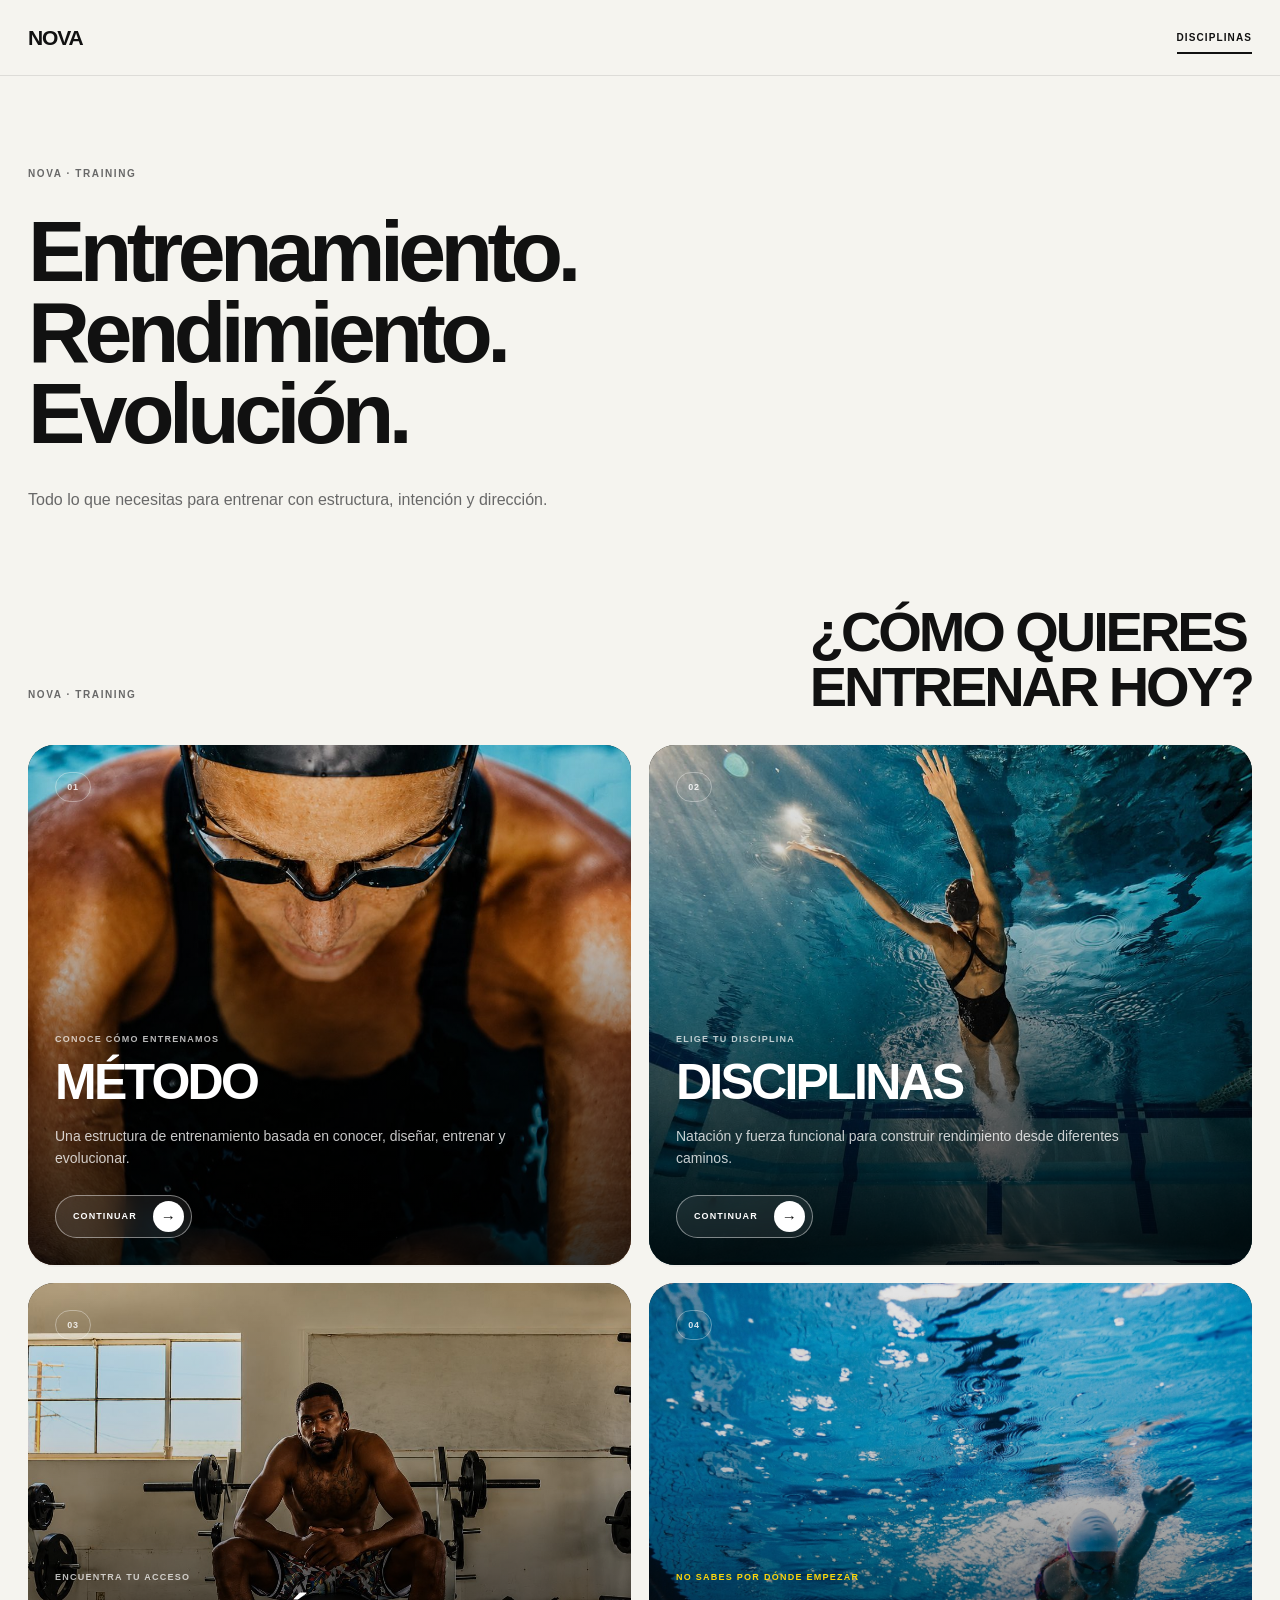
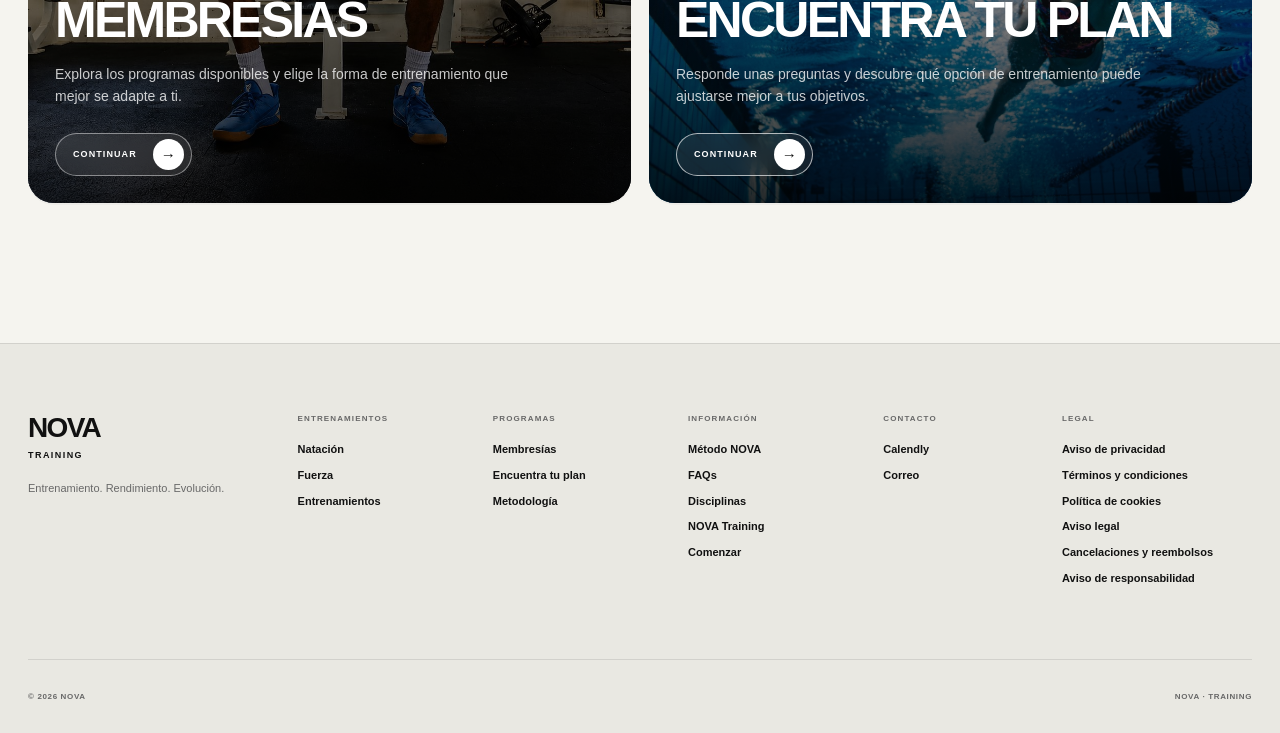
==== commit 42c952fb: "Update print statement from 'Hello' to 'Goodbye'" ====
--- a/index.html
+++ b/index.html
@@ -291,7 +291,7 @@
 
                             <h3>
                                 MÉTODO<br>
-                                NOVA
+                                
                             </h3>
 
                             <p>
@@ -311,11 +311,12 @@
 
                     <!-- =========================================
                          CARD 02 · DISCIPLINAS
+                         SIN TRANSICIÓN DE PÁGINA
                     ========================================== -->
 
                     <a
-                        href="training.html"
-                        class="nova-training-card nova-page-link"
+                        href="#novaDisciplines"
+                        class="nova-training-card js-open-disciplines"
                         data-page-title="DISCIPLINAS"
                     >
 
@@ -341,8 +342,8 @@
                             </span>
 
                             <h3>
-                                NOVA ·<br>
-                                DISCIPLINAS
+                                DISCIPLINAS<br>
+                                
                             </h3>
 
                             <p>
@@ -392,8 +393,8 @@
                             </span>
 
                             <h3>
-                                NOVA ·<br>
-                                MEMBRESÍAS
+                                MEMBRESÍAS<br>
+                                
                             </h3>
 
                             <p>
@@ -444,8 +445,8 @@
                             </span>
 
                             <h3>
-                                NOVA ·<br>
-                                ENCUENTRA TU PLAN
+                                ENCUENTRA TU PLAN<br>
+                                
                             </h3>
 
                             <p>
@@ -597,13 +598,13 @@
                     CONTACTO
                 </h3>
 
-                <a
-                    href="https://wa.me/525612584271"
-                    target="_blank"
-                    rel="noopener noreferrer"
-                >
-                    WhatsApp
-                </a>
+<a
+    href="https://calendly.com/alancoach8/nueva-reunion"
+    target="_blank"
+    rel="noopener noreferrer"
+>
+    Calendly
+</a>
 
                 <a href="mailto:hola@nova.training">
                     Correo
@@ -1182,570 +1183,406 @@
                 }
 
 
-               /* =================================================
-   MÉTODO NOVA
-================================================== */
-
-const methodHTML = `
-
-    <div class="nova-modal-eyebrow">
-        NOVA · MÉTODO
-    </div>
-
-
-    <h2 id="novaModalTitle">
-        No improvisamos.<br>
-        Construimos.
-    </h2>
-
-
-    <div class="nova-modal-text">
-
-        <p>
-            La metodología NOVA parte de entender
-            dónde estás, qué quieres conseguir y qué
-            necesitas para avanzar.
-        </p>
-
-        <p>
-            A partir de ahí construimos una estructura
-            de entrenamiento que pueda evolucionar
-            contigo.
-        </p>
-
-    </div>
-
-
-    <!-- =================================================
-         IMÁGENES · MÉTODO NOVA
-    ================================================== -->
-
-    <div class="nova-method-images">
-
-        <div class="nova-method-image">
-
-            <img
-                src="img/beneficio1.jpeg"
-                alt="Entrenamiento NOVA"
-            >
-
-        </div>
-
-
-        <div class="nova-method-image">
-
-            <img
-                src="img/beneficio1.jpeg"
-                alt="Proceso de entrenamiento NOVA"
-            >
-
-        </div>
-
-    </div>
-
-
-    <!-- =================================================
-         CARACTERÍSTICAS · MÉTODO NOVA
-    ================================================== -->
-
-    <div class="nova-features">
-
-
-        <!-- FEATURE 01 -->
-
-        <article class="nova-feature">
-
-            <div
-                class="nova-feature-icon"
-                aria-hidden="true"
-            >
-
-                <svg
-                    viewBox="0 0 64 64"
-                    role="img"
-                >
-
-                    <rect
-                        x="12"
-                        y="15"
-                        width="40"
-                        height="38"
-                        rx="5"
-                        fill="none"
-                        stroke="currentColor"
-                        stroke-width="2.5"
-                    />
-
-                    <line
-                        x1="12"
-                        y1="25"
-                        x2="52"
-                        y2="25"
-                        stroke="currentColor"
-                        stroke-width="2.5"
-                    />
-
-                    <line
-                        x1="22"
-                        y1="9"
-                        x2="22"
-                        y2="19"
-                        stroke="currentColor"
-                        stroke-width="2.5"
-                        stroke-linecap="round"
-                    />
-
-                    <line
-                        x1="42"
-                        y1="9"
-                        x2="42"
-                        y2="19"
-                        stroke="currentColor"
-                        stroke-width="2.5"
-                        stroke-linecap="round"
-                    />
-
-                    <circle
-                        cx="23"
-                        cy="34"
-                        r="2"
-                        fill="currentColor"
-                    />
-
-                    <circle
-                        cx="32"
-                        cy="34"
-                        r="2"
-                        fill="currentColor"
-                    />
-
-                    <circle
-                        cx="41"
-                        cy="34"
-                        r="2"
-                        fill="currentColor"
-                    />
-
-                    <circle
-                        cx="23"
-                        cy="43"
-                        r="2"
-                        fill="currentColor"
-                    />
-
-                    <circle
-                        cx="32"
-                        cy="43"
-                        r="2"
-                        fill="currentColor"
-                    />
-
-                </svg>
-
-            </div>
-
-
-            <div class="nova-feature-content">
-
-                <p class="nova-feature-label">
-                    PROGRAMACIÓN
-                </p>
-
-                <h3>
-                    Nuevos entrenamientos cada semana
-                </h3>
-
-                <p>
-                    Una variedad de sesiones y estructuras
-                    para seguir construyendo capacidad,
-                    técnica y rendimiento.
-                </p>
-
-            </div>
-
-        </article>
-
-
-
-        <!-- FEATURE 02 -->
-
-        <article class="nova-feature">
-
-            <div
-                class="nova-feature-icon"
-                aria-hidden="true"
-            >
-
-                <svg
-                    viewBox="0 0 64 64"
-                    role="img"
-                >
-
-                    <circle
-                        cx="32"
-                        cy="32"
-                        r="22"
-                        fill="none"
-                        stroke="currentColor"
-                        stroke-width="2.5"
-                    />
-
-                    <path
-                        d="M32 18v15l10 6"
-                        fill="none"
-                        stroke="currentColor"
-                        stroke-width="2.5"
-                        stroke-linecap="round"
-                        stroke-linejoin="round"
-                    />
-
-                    <path
-                        d="M46 17l5 5"
-                        fill="none"
-                        stroke="currentColor"
-                        stroke-width="2.5"
-                        stroke-linecap="round"
-                    />
-
-                    <path
-                        d="M51 22l-7 1"
-                        fill="none"
-                        stroke="currentColor"
-                        stroke-width="2.5"
-                        stroke-linecap="round"
-                    />
-
-                </svg>
-
-            </div>
-
-
-            <div class="nova-feature-content">
-
-                <p class="nova-feature-label">
-                    ESTRUCTURA
-                </p>
-
-                <h3>
-                    Sabe qué entrenar
-                </h3>
-
-                <p>
-                    Cada sesión tiene un propósito y forma
-                    parte de una estructura pensada para
-                    avanzar.
-                </p>
-
-            </div>
-
-        </article>
-
-
-
-        <!-- FEATURE 03 -->
-
-        <article class="nova-feature">
-
-            <div
-                class="nova-feature-icon"
-                aria-hidden="true"
-            >
-
-                <svg
-                    viewBox="0 0 64 64"
-                    role="img"
-                >
-
-                    <circle
-                        cx="32"
-                        cy="22"
-                        r="8"
-                        fill="none"
-                        stroke="currentColor"
-                        stroke-width="2.5"
-                    />
-
-                    <path
-                        d="M18 51c1-10 7-15 14-15s13 5 14 15"
-                        fill="none"
-                        stroke="currentColor"
-                        stroke-width="2.5"
-                        stroke-linecap="round"
-                    />
-
-                    <path
-                        d="M14 31h12"
-                        fill="none"
-                        stroke="currentColor"
-                        stroke-width="2.5"
-                        stroke-linecap="round"
-                    />
-
-                    <path
-                        d="M38 31h12"
-                        fill="none"
-                        stroke="currentColor"
-                        stroke-width="2.5"
-                        stroke-linecap="round"
-                    />
-
-                </svg>
-
-            </div>
-
-
-            <div class="nova-feature-content">
-
-                <p class="nova-feature-label">
-                    COACHING
-                </p>
-
-                <h3>
-                    Entrena con dirección
-                </h3>
-
-                <p>
-                    Una metodología construida alrededor
-                    de tu nivel, tus objetivos y tu proceso.
-                </p>
-
-            </div>
-
-        </article>
-
-
-
-        <!-- FEATURE 04 -->
-
-        <article class="nova-feature">
-
-            <div
-                class="nova-feature-icon"
-                aria-hidden="true"
-            >
-
-                <svg
-                    viewBox="0 0 64 64"
-                    role="img"
-                >
-
-                    <path
-                        d="M13 47L25 35l8 7 18-22"
-                        fill="none"
-                        stroke="currentColor"
-                        stroke-width="2.5"
-                        stroke-linecap="round"
-                        stroke-linejoin="round"
-                    />
-
-                    <path
-                        d="M41 20h10v10"
-                        fill="none"
-                        stroke="currentColor"
-                        stroke-width="2.5"
-                        stroke-linecap="round"
-                        stroke-linejoin="round"
-                    />
-
-                    <line
-                        x1="13"
-                        y1="52"
-                        x2="51"
-                        y2="52"
-                        stroke="currentColor"
-                        stroke-width="2.5"
-                        stroke-linecap="round"
-                    />
-
-                </svg>
-
-            </div>
-
-
-            <div class="nova-feature-content">
-
-                <p class="nova-feature-label">
-                    EVOLUCIÓN
-                </p>
-
-                <h3>
-                    Tu entrenamiento cambia contigo
-                </h3>
-
-                <p>
-                    El trabajo puede ajustarse conforme
-                    cambian tu capacidad, experiencia
-                    y objetivos.
-                </p>
-
-            </div>
-
-        </article>
-
-
-    </div>
-
-
-    <div class="nova-modal-list">
-
-        <div class="nova-modal-list-item">
-
-            <span>01</span>
-
-            <strong>
-                CONOCEMOS
-            </strong>
-
-        </div>
-
-
-        <div class="nova-modal-list-item">
-
-            <span>02</span>
-
-            <strong>
-                DISEÑAMOS
-            </strong>
-
-        </div>
-
-
-        <div class="nova-modal-list-item">
-
-            <span>03</span>
-
-            <strong>
-                ENTRENAMOS
-            </strong>
-
-        </div>
-
-
-        <div class="nova-modal-list-item">
-
-            <span>04</span>
-
-            <strong>
-                EVOLUCIONAMOS
-            </strong>
-
-        </div>
-
-    </div>
-
-
-    <div class="nova-modal-text">
-
-        <p>
-            Cada etapa tiene un propósito: conocer tu
-            punto de partida, diseñar el trabajo,
-            ejecutarlo con intención y ajustar el proceso
-            conforme evolucionas.
-        </p>
-
-    </div>
-
-
-    <button
-        type="button"
-        class="nova-modal-action js-modal-go-training"
-    >
-        VER ENTRENAMIENTOS
-
-        <span aria-hidden="true">
-            →
-        </span>
-
-    </button>
-
-`;
-
-
-document
-    .querySelectorAll(
-        ".js-open-method"
-    )
-    .forEach(
-        function (link) {
-
-            link.addEventListener(
-                "click",
-                function (event) {
-
-                    event.preventDefault();
-
-                    closeMenu();
-
-                    openModal(
-                        methodHTML
+                /* =================================================
+                   DISCIPLINAS NOVA
+                ================================================== */
+
+                const disciplinesHTML = `
+
+                    <div class="nova-modal-eyebrow">
+                        NOVA · DISCIPLINAS
+                    </div>
+
+
+                    <h2 id="novaModalTitle">
+                        Elige tu disciplina.
+                    </h2>
+
+
+                    <div class="nova-modal-text">
+
+                        <p>
+                            Entrena desde el camino que mejor se adapte
+                            a tus objetivos y construye rendimiento con
+                            una estructura clara.
+                        </p>
+
+                    </div>
+
+
+                    <div class="nova-modal-list">
+
+                        <div class="nova-modal-list-item">
+
+                            <span>
+                                01
+                            </span>
+
+                            <strong>
+                                NATACIÓN
+                            </strong>
+
+                        </div>
+
+
+                        <div class="nova-modal-text">
+
+                            <p>
+                                Técnica, resistencia, ritmo y eficiencia.
+                                Trabajamos los diferentes estilos para mejorar
+                                la coordinación, el control corporal y la capacidad
+                                de nadar mejor durante más tiempo.
+                            </p>
+
+                        </div>
+
+
+                        <div class="nova-modal-list-item">
+
+                            <span>
+                                02
+                            </span>
+
+                            <strong>
+                                AGUAS ABIERTAS
+                            </strong>
+
+                        </div>
+
+
+                        <div class="nova-modal-text">
+
+                            <p>
+                                Nadar fuera de la piscina requiere adaptarse al entorno.
+                                Entrenamos orientación, respiración, ritmo, resistencia
+                                y capacidad para responder al oleaje, corriente y distancia.
+                            </p>
+
+                        </div>
+
+
+                        <div class="nova-modal-list-item">
+
+                            <span>
+                                03
+                            </span>
+
+                            <strong>
+                                FUERZA
+                            </strong>
+
+                        </div>
+
+
+                        <div class="nova-modal-text">
+
+                            <p>
+                                Desarrollamos fuerza dentro y fuera del agua.
+                                En el agua, para mejorar la brazada, posición y propulsión;
+                                fuera del agua, para construir potencia, estabilidad,
+                                resistencia y control.
+                            </p>
+
+                        </div>
+
+                    </div>
+
+
+                    <div class="nova-modal-footer-action">
+
+                        <a
+                            href="training.html"
+                            class="nova-modal-action js-go-training-direct"
+                        >
+                            IR A TRAINING
+
+                            <span aria-hidden="true">
+                                →
+                            </span>
+
+                        </a>
+
+                    </div>
+
+                `;
+
+
+                document
+                    .querySelectorAll(
+                        ".js-open-disciplines"
+                    )
+                    .forEach(
+                        function (link) {
+
+                            link.addEventListener(
+                                "click",
+                                function (event) {
+
+                                    event.preventDefault();
+
+                                    closeMenu();
+
+                                    openModal(
+                                        disciplinesHTML
+                                    );
+
+                                }
+                            );
+
+                        }
                     );
 
-                }
-            );
-
-        }
-    );
-
-
-document.addEventListener(
-    "click",
-    function (event) {
-
-        const button =
-            event.target.closest(
-                ".js-modal-go-training"
-            );
-
-
-        if (!button) {
-            return;
-        }
-
-
-        closeModal();
-
-
-        window.setTimeout(
-            function () {
-
-                startPageTransition(
-                    {
-                        getAttribute: function (
-                            attribute
-                        ) {
-
-                            if (
-                                attribute ===
-                                "href"
-                            ) {
-
-                                return "training.html";
-
-                            }
-
-
-                            if (
-                                attribute ===
-                                "data-page-title"
-                            ) {
-
-                                return "DISCIPLINAS";
-
-                            }
-
-
-                            return null;
-
+
+                document.addEventListener(
+                    "click",
+                    function (event) {
+
+                        const trainingButton =
+                            event.target.closest(
+                                ".js-go-training-direct"
+                            );
+
+
+                        if (!trainingButton) {
+                            return;
                         }
+
+
+                        event.preventDefault();
+
+
+                        closeModal();
+
+
+                        window.location.href =
+                            "training.html";
+
                     }
                 );
 
-            },
-            250
-        );
-
-    }
-);
+
+                /* =================================================
+                   MÉTODO NOVA
+                ================================================== */
+
+                const methodHTML = `
+
+                    <div class="nova-modal-eyebrow">
+                        NOVA · MÉTODO
+                    </div>
+
+
+                    <h2 id="novaModalTitle">
+                        No improvisamos.<br>
+                        Construimos.
+                    </h2>
+
+
+                    <div class="nova-modal-text">
+
+                        <p>
+                            La metodología NOVA parte de entender
+                            dónde estás, qué quieres conseguir y qué
+                            necesitas para avanzar.
+                        </p>
+
+                        <p>
+                            A partir de ahí construimos una estructura
+                            de entrenamiento que pueda evolucionar
+                            contigo.
+                        </p>
+
+                    </div>
+
+
+                    <!-- =================================================
+                         IMÁGENES · MÉTODO NOVA
+                    ================================================== -->
+
+                    <div class="nova-method-images">
+
+                        <div class="nova-method-image">
+
+                            <img
+                                src="img/beneficio1.jpeg"
+                                alt="Entrenamiento NOVA"
+                            >
+
+                        </div>
+
+
+                        <div class="nova-method-image">
+
+                            <img
+                                src="img/beneficio1.jpeg"
+                                alt="Proceso de entrenamiento NOVA"
+                            >
+
+                        </div>
+
+                    </div>
+
+
+                    <div class="nova-modal-list">
+
+                        <div class="nova-modal-list-item">
+
+                            <span>></span>
+
+                            <strong>
+                                CONOCEMOS
+                            </strong>
+
+                        </div>
+
+
+                        <div class="nova-modal-list-item">
+
+                            <span>></span>
+
+                            <strong>
+                                DISEÑAMOS
+                            </strong>
+
+                        </div>
+
+
+                        <div class="nova-modal-list-item">
+
+                            <span>></span>
+
+                            <strong>
+                                ENTRENAMOS
+                            </strong>
+
+                        </div>
+
+
+                        <div class="nova-modal-list-item">
+
+                            <span>></span>
+
+                            <strong>
+                                EVOLUCIONAMOS
+                            </strong>
+
+                        </div>
+
+                    </div>
+
+
+                    <div class="nova-modal-text">
+
+                        <p>
+                            Cada etapa tiene un propósito: conocer tu
+                            punto de partida, diseñar el trabajo,
+                            ejecutarlo con intención y ajustar el proceso
+                            conforme evolucionas.
+                        </p>
+
+                    </div>
+
+
+                    <button
+                        type="button"
+                        class="nova-modal-action js-modal-go-training"
+                    >
+                        VER ENTRENAMIENTOS
+
+                        <span aria-hidden="true">
+                            →
+                        </span>
+
+                    </button>
+
+                `;
+
+
+                document
+                    .querySelectorAll(
+                        ".js-open-method"
+                    )
+                    .forEach(
+                        function (link) {
+
+                            link.addEventListener(
+                                "click",
+                                function (event) {
+
+                                    event.preventDefault();
+
+                                    closeMenu();
+
+                                    openModal(
+                                        methodHTML
+                                    );
+
+                                }
+                            );
+
+                        }
+                    );
+
+
+                document.addEventListener(
+                    "click",
+                    function (event) {
+
+                        const button =
+                            event.target.closest(
+                                ".js-modal-go-training"
+                            );
+
+
+                        if (!button) {
+                            return;
+                        }
+
+
+                        closeModal();
+
+
+                        window.setTimeout(
+                            function () {
+
+                                startPageTransition(
+                                    {
+                                        getAttribute: function (
+                                            attribute
+                                        ) {
+
+                                            if (
+                                                attribute ===
+                                                "href"
+                                            ) {
+
+                                                return "training.html";
+
+                                            }
+
+
+                                            if (
+                                                attribute ===
+                                                "data-page-title"
+                                            ) {
+
+                                                return "DISCIPLINAS";
+
+                                            }
+
+
+                                            return null;
+
+                                        }
+                                    }
+                                );
+
+                            },
+                            250
+                        );
+
+                    }
+                );
 
 
                 /* =================================================
@@ -2665,6 +2502,7 @@
                                 comunicación relacionada con los servicios.
                             </p>
 
+
                             <ul class="nova-legal-list">
 
                                 <li>
--- a/css/index.css
+++ b/css/index.css
@@ -5542,3 +5542,423 @@
     }
 
 }
+
+/* =========================================================
+   NOVA · MÉTODO · FEATURES
+   ========================================================= */
+
+.nova-features {
+    width: 100%;
+    display: grid;
+    grid-template-columns: repeat(2, minmax(0, 1fr));
+    gap: 14px;
+    margin: 34px 0;
+}
+
+
+/* =========================================================
+   TARJETA
+   ========================================================= */
+
+.nova-feature {
+    position: relative;
+
+    display: flex;
+    flex-direction: column;
+
+    min-width: 0;
+    padding: 24px 22px 22px;
+
+    background: var(--nova-bg-alt, #e9e8e2);
+    border-radius: 18px;
+
+    border: 1px solid rgba(17, 17, 17, 0.07);
+
+    box-sizing: border-box;
+}
+
+
+/* =========================================================
+   ICONO
+   ========================================================= */
+
+.nova-feature-icon {
+    width: 48px;
+    height: 48px;
+
+    display: flex;
+    align-items: center;
+    justify-content: center;
+
+    margin-bottom: 20px;
+
+    color: var(--nova-black, #111);
+
+    flex-shrink: 0;
+}
+
+
+.nova-feature-icon svg {
+    width: 46px;
+    height: 46px;
+
+    display: block;
+
+    overflow: visible;
+}
+
+
+/* =========================================================
+   CONTENIDO
+   ========================================================= */
+
+.nova-feature-content {
+    display: flex;
+    flex-direction: column;
+    align-items: flex-start;
+
+    min-width: 0;
+}
+
+
+.nova-feature-label {
+    margin: 0 0 8px;
+
+    font-size: 10px;
+    line-height: 1.2;
+
+    font-weight: 700;
+    letter-spacing: 0.14em;
+
+    color: rgba(17, 17, 17, 0.55);
+}
+
+
+.nova-feature h3 {
+    margin: 0 0 10px;
+
+    max-width: 100%;
+
+    font-size: 19px;
+    line-height: 1.12;
+
+    font-weight: 700;
+    letter-spacing: -0.025em;
+
+    color: var(--nova-black, #111);
+}
+
+
+.nova-feature-content > p:last-child {
+    margin: 0;
+
+    max-width: 100%;
+
+    font-size: 13px;
+    line-height: 1.55;
+
+    font-weight: 400;
+
+    color: rgba(17, 17, 17, 0.66);
+}
+
+
+/* =========================================================
+   AJUSTE PARA MODAL
+   ========================================================= */
+
+.nova-modal-text + .nova-method-images + .nova-features {
+    margin-top: 30px;
+}
+
+
+.nova-features + .nova-modal-list {
+    margin-top: 30px;
+}
+
+
+/* =========================================================
+   IMÁGENES DEL MÉTODO
+   ========================================================= */
+
+.nova-method-images {
+    width: 100%;
+
+    display: grid;
+    grid-template-columns: repeat(2, minmax(0, 1fr));
+
+    gap: 14px;
+
+    margin: 30px 0;
+}
+
+
+.nova-method-image {
+    position: relative;
+
+    width: 100%;
+    aspect-ratio: 1.45 / 1;
+
+    overflow: hidden;
+
+    border-radius: 18px;
+
+    background: var(--nova-bg-alt, #e9e8e2);
+}
+
+
+.nova-method-image img {
+    width: 100%;
+    height: 100%;
+
+    display: block;
+
+    object-fit: cover;
+}
+
+
+/* =========================================================
+   LISTA · 01 / 02 / 03 / 04
+   ========================================================= */
+
+.nova-modal-list {
+    width: 100%;
+
+    display: grid;
+    grid-template-columns: repeat(2, minmax(0, 1fr));
+
+    gap: 10px;
+
+    margin: 30px 0;
+}
+
+
+.nova-modal-list-item {
+    min-height: 62px;
+
+    display: flex;
+    align-items: center;
+    gap: 14px;
+
+    padding: 15px 17px;
+
+    box-sizing: border-box;
+
+    background: var(--nova-bg-alt, #e9e8e2);
+
+    border-radius: 14px;
+
+    border: 1px solid rgba(17, 17, 17, 0.06);
+}
+
+
+.nova-modal-list-item span {
+    font-size: 10px;
+    line-height: 1;
+
+    font-weight: 700;
+
+    letter-spacing: 0.08em;
+
+    color: rgba(17, 17, 17, 0.42);
+}
+
+
+.nova-modal-list-item strong {
+    font-size: 12px;
+    line-height: 1.2;
+
+    font-weight: 700;
+
+    letter-spacing: 0.04em;
+
+    color: var(--nova-black, #111);
+}
+
+
+/* =========================================================
+   TABLET
+   ========================================================= */
+
+@media (max-width: 760px) {
+
+    .nova-features {
+        grid-template-columns: 1fr 1fr;
+        gap: 10px;
+
+        margin: 28px 0;
+    }
+
+
+    .nova-feature {
+        padding: 20px 17px 19px;
+        border-radius: 16px;
+    }
+
+
+    .nova-feature-icon {
+        width: 42px;
+        height: 42px;
+
+        margin-bottom: 16px;
+    }
+
+
+    .nova-feature-icon svg {
+        width: 40px;
+        height: 40px;
+    }
+
+
+    .nova-feature h3 {
+        font-size: 17px;
+    }
+
+
+    .nova-feature-content > p:last-child {
+        font-size: 12px;
+        line-height: 1.5;
+    }
+
+
+    .nova-method-images {
+        gap: 10px;
+    }
+
+
+    .nova-modal-list {
+        gap: 8px;
+    }
+
+}
+
+
+/* =========================================================
+   MÓVIL
+   ========================================================= */
+
+@media (max-width: 520px) {
+
+    .nova-features {
+        grid-template-columns: 1fr;
+        gap: 10px;
+
+        margin: 26px 0;
+    }
+
+
+    .nova-feature {
+        min-height: auto;
+
+        padding: 19px 18px;
+
+        border-radius: 15px;
+    }
+
+
+    .nova-feature-icon {
+        width: 40px;
+        height: 40px;
+
+        margin-bottom: 14px;
+    }
+
+
+    .nova-feature-icon svg {
+        width: 38px;
+        height: 38px;
+    }
+
+
+    .nova-feature-label {
+        margin-bottom: 7px;
+
+        font-size: 9px;
+    }
+
+
+    .nova-feature h3 {
+        margin-bottom: 8px;
+
+        font-size: 17px;
+        line-height: 1.15;
+    }
+
+
+    .nova-feature-content > p:last-child {
+        font-size: 12px;
+        line-height: 1.5;
+    }
+
+
+    .nova-method-images {
+        grid-template-columns: 1fr;
+        gap: 10px;
+
+        margin: 24px 0;
+    }
+
+
+    .nova-method-image {
+        aspect-ratio: 1.7 / 1;
+        border-radius: 15px;
+    }
+
+
+    .nova-modal-list {
+        grid-template-columns: 1fr 1fr;
+        gap: 8px;
+
+        margin: 26px 0;
+    }
+
+
+    .nova-modal-list-item {
+        min-height: 56px;
+
+        padding: 13px 12px;
+
+        gap: 10px;
+
+        border-radius: 12px;
+    }
+
+
+    .nova-modal-list-item strong {
+        font-size: 10px;
+    }
+
+}
+
+
+/* =========================================================
+   MÓVIL MUY PEQUEÑO
+   ========================================================= */
+
+@media (max-width: 360px) {
+
+    .nova-features {
+        grid-template-columns: 1fr;
+    }
+
+
+    .nova-feature {
+        padding: 17px 16px;
+    }
+
+
+    .nova-feature h3 {
+        font-size: 16px;
+    }
+
+
+    .nova-feature-content > p:last-child {
+        font-size: 11.5px;
+    }
+
+
+    .nova-modal-list-item {
+        padding: 12px 10px;
+    }
+
+}
